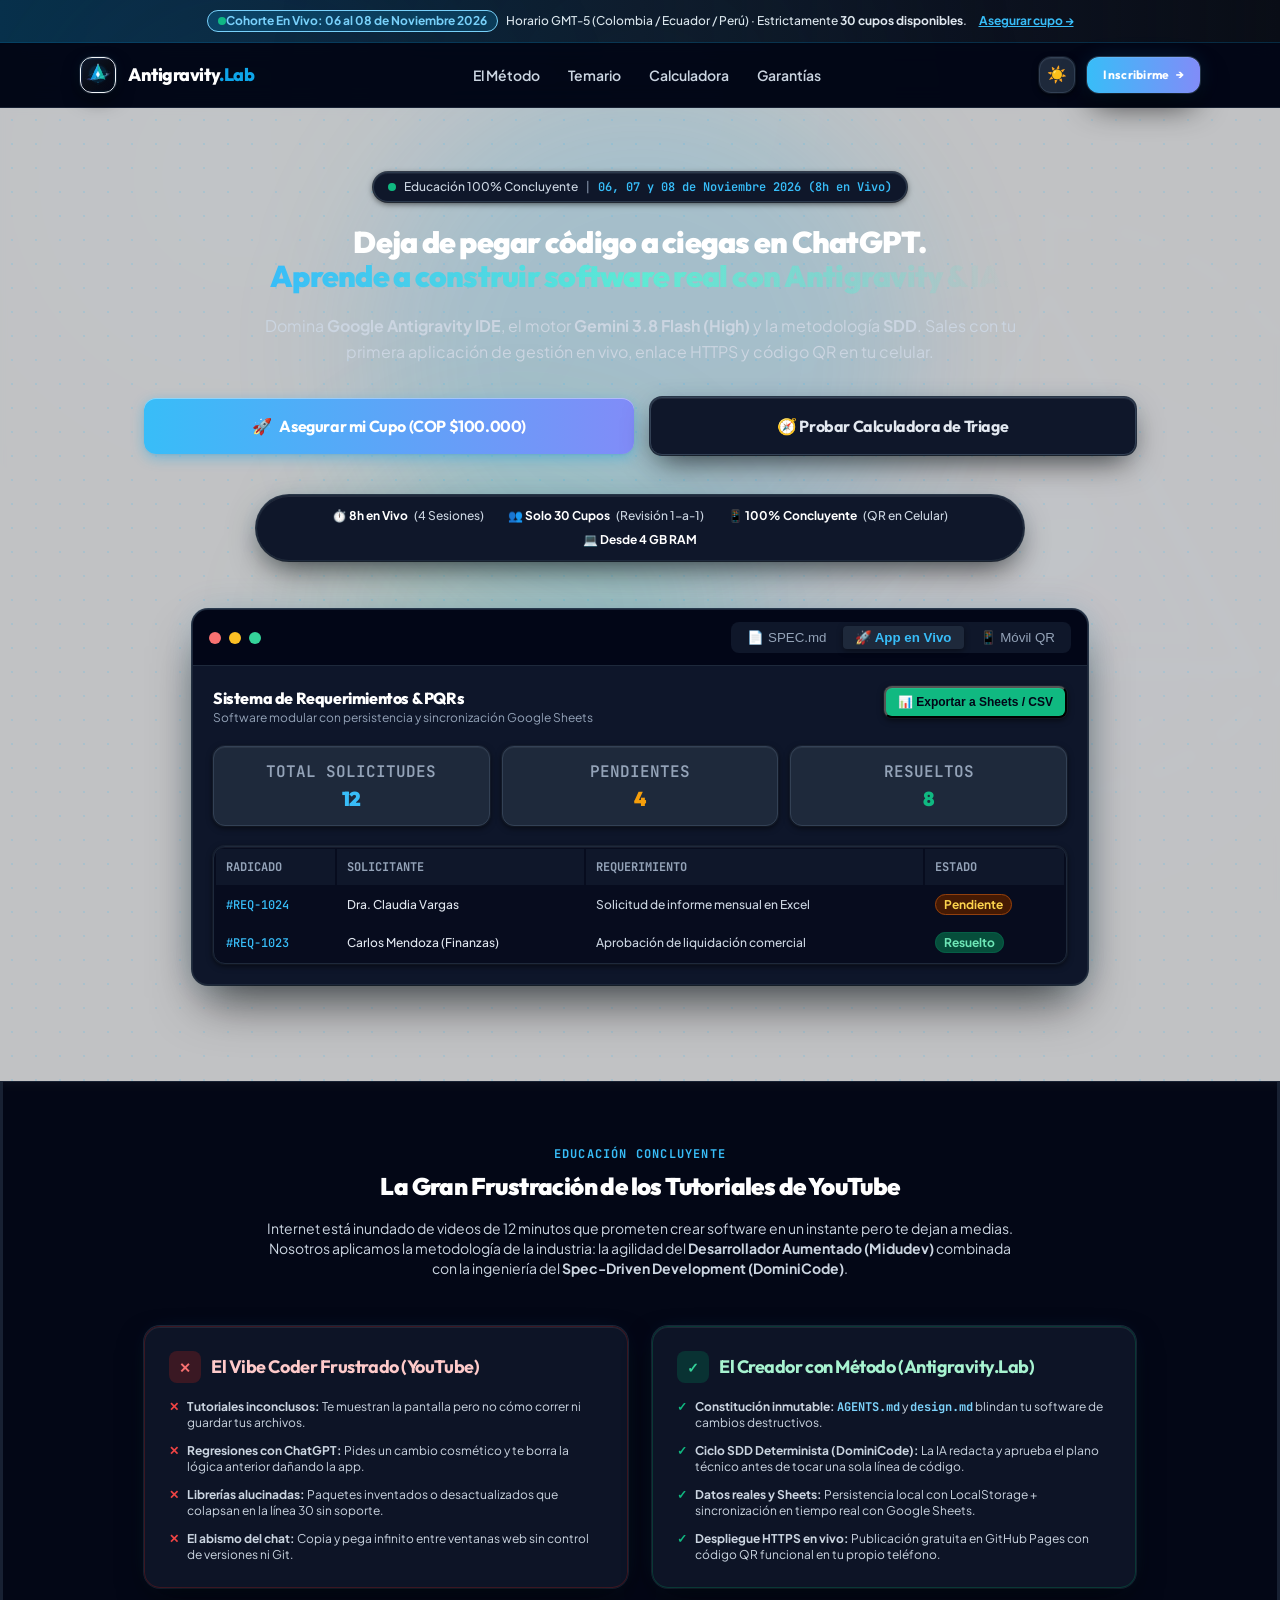
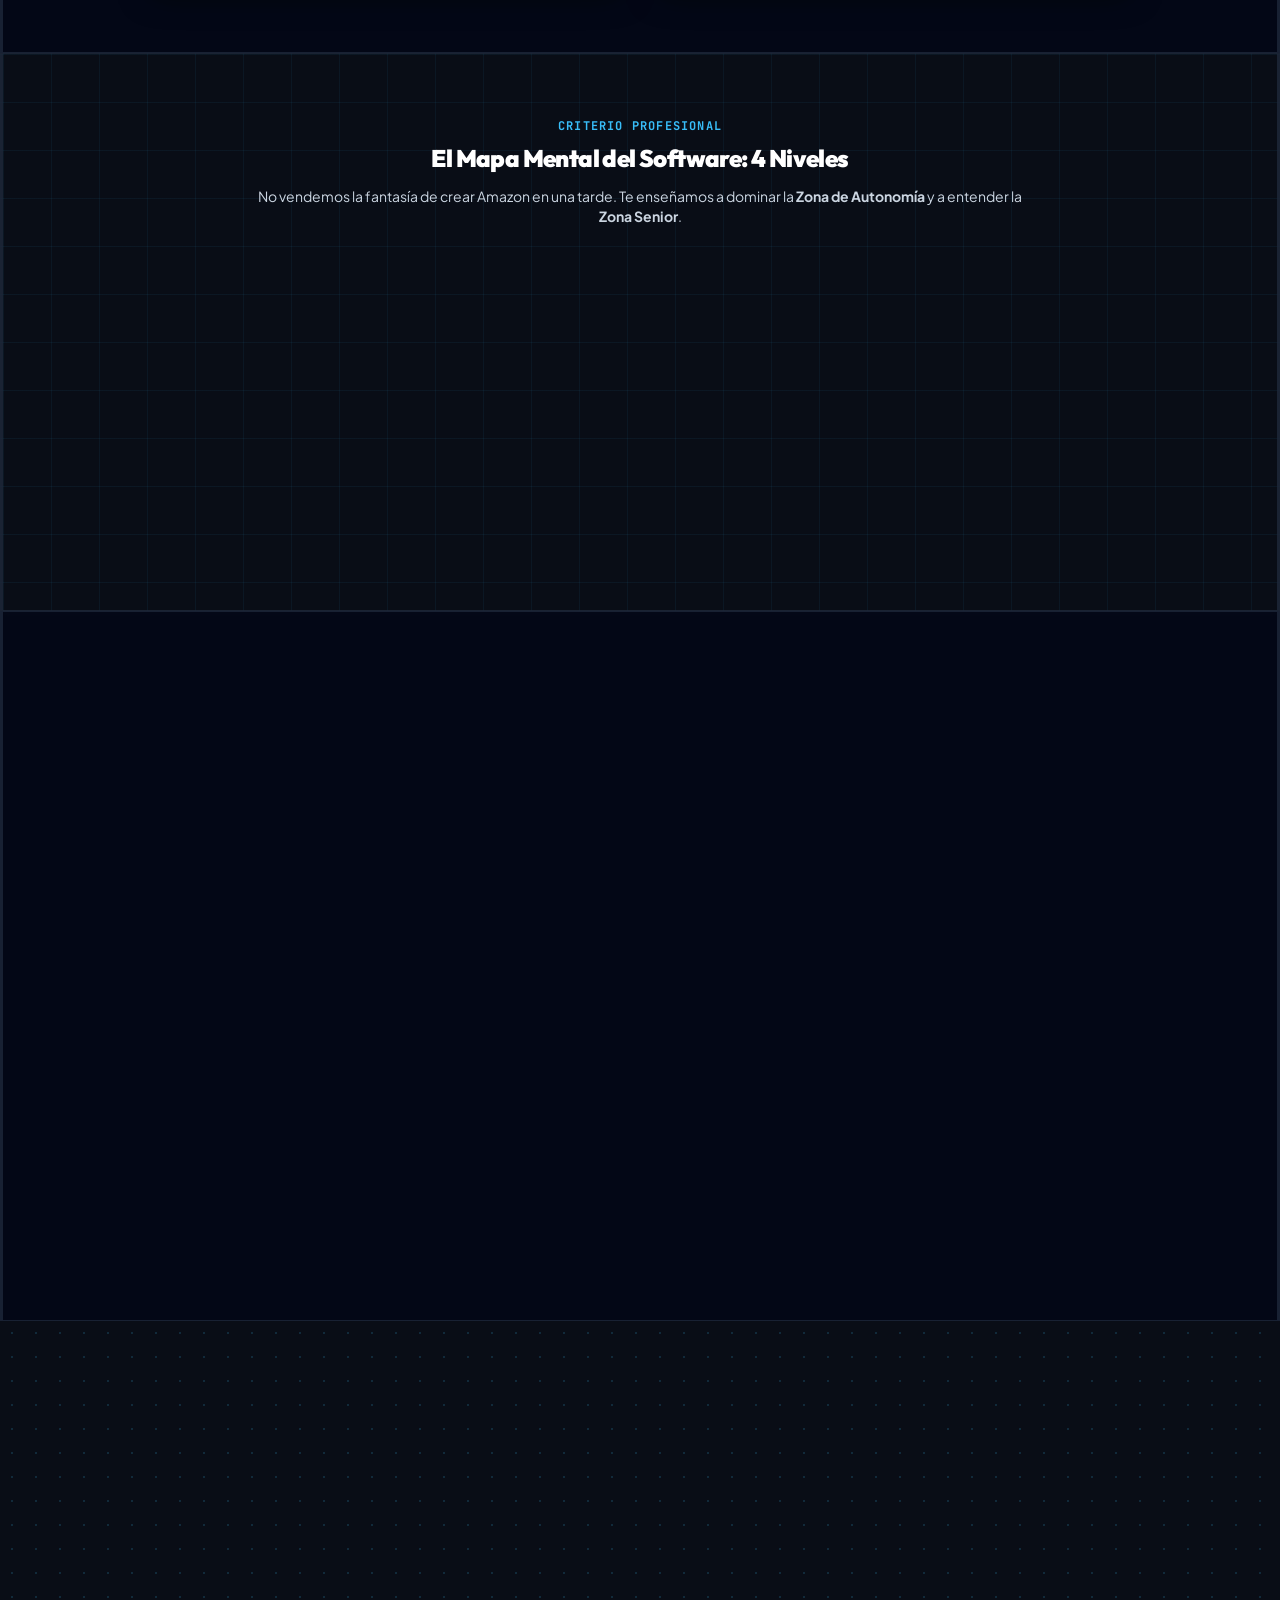
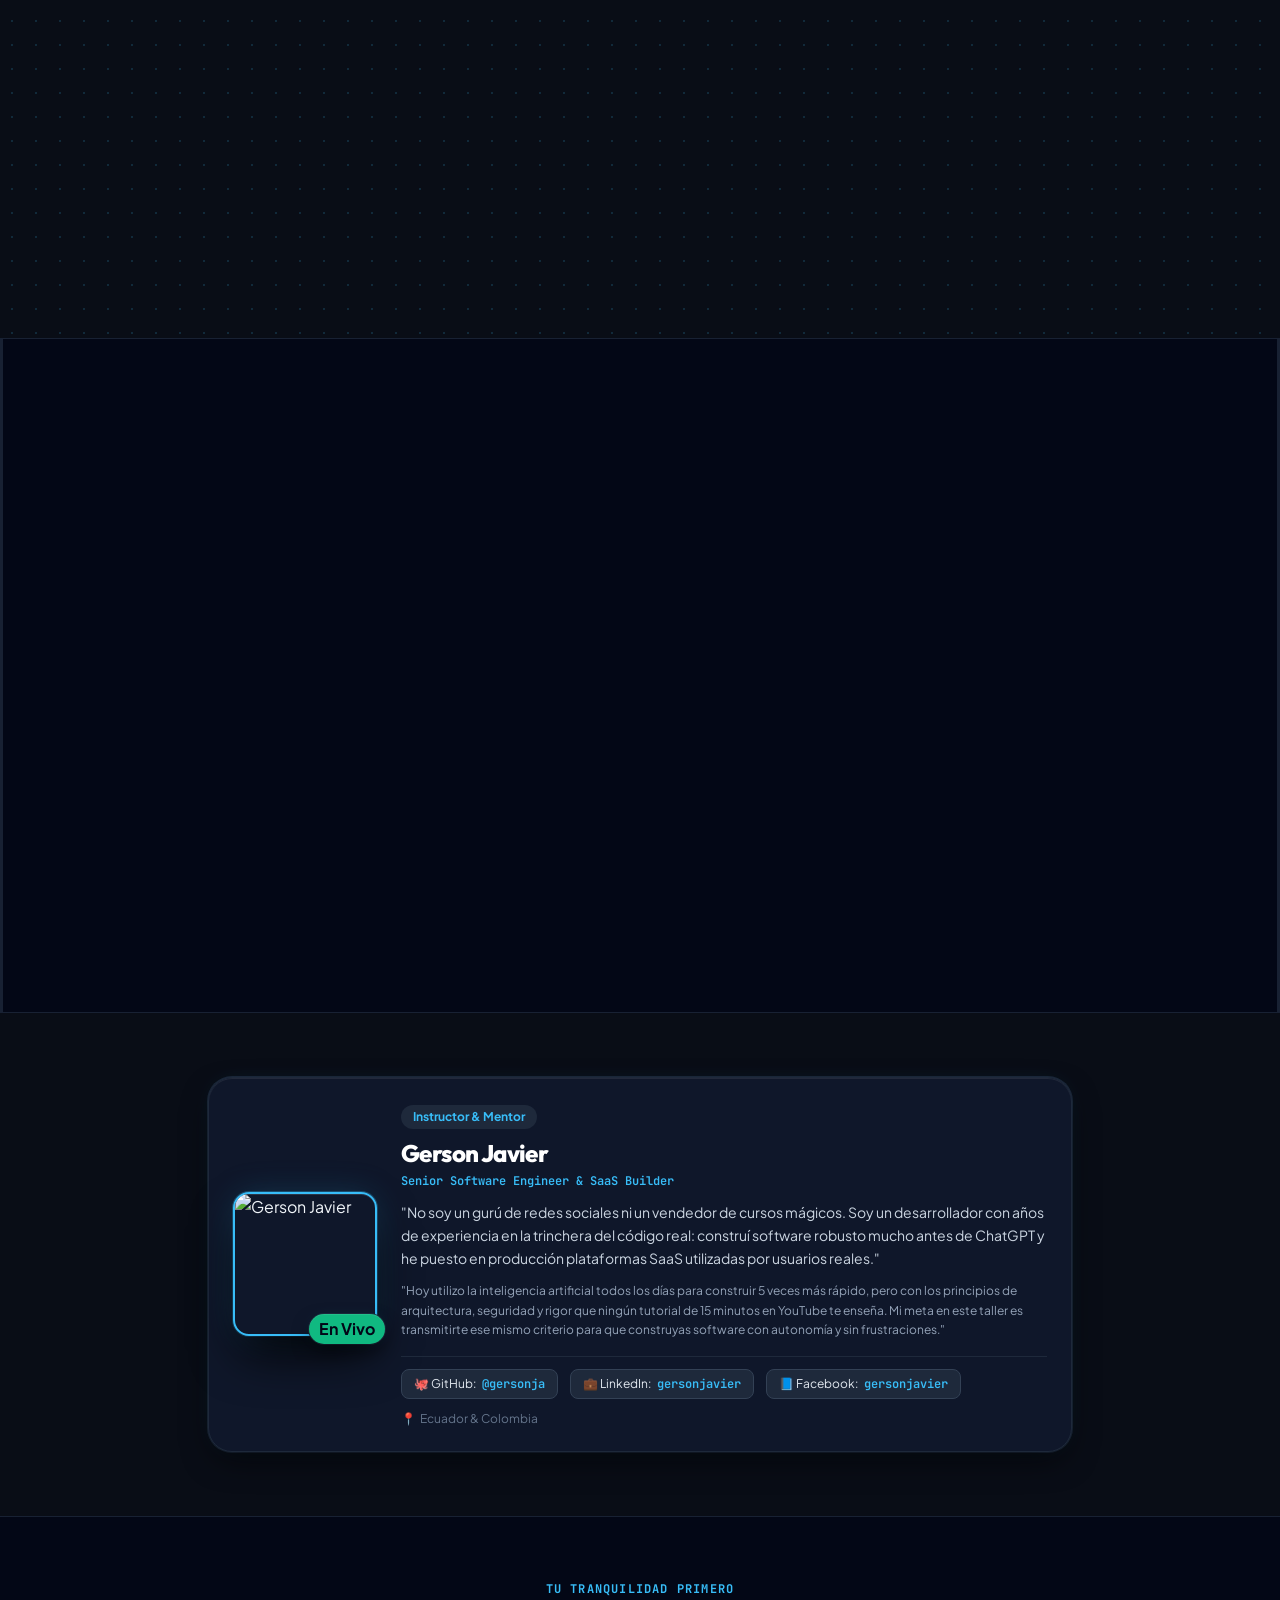
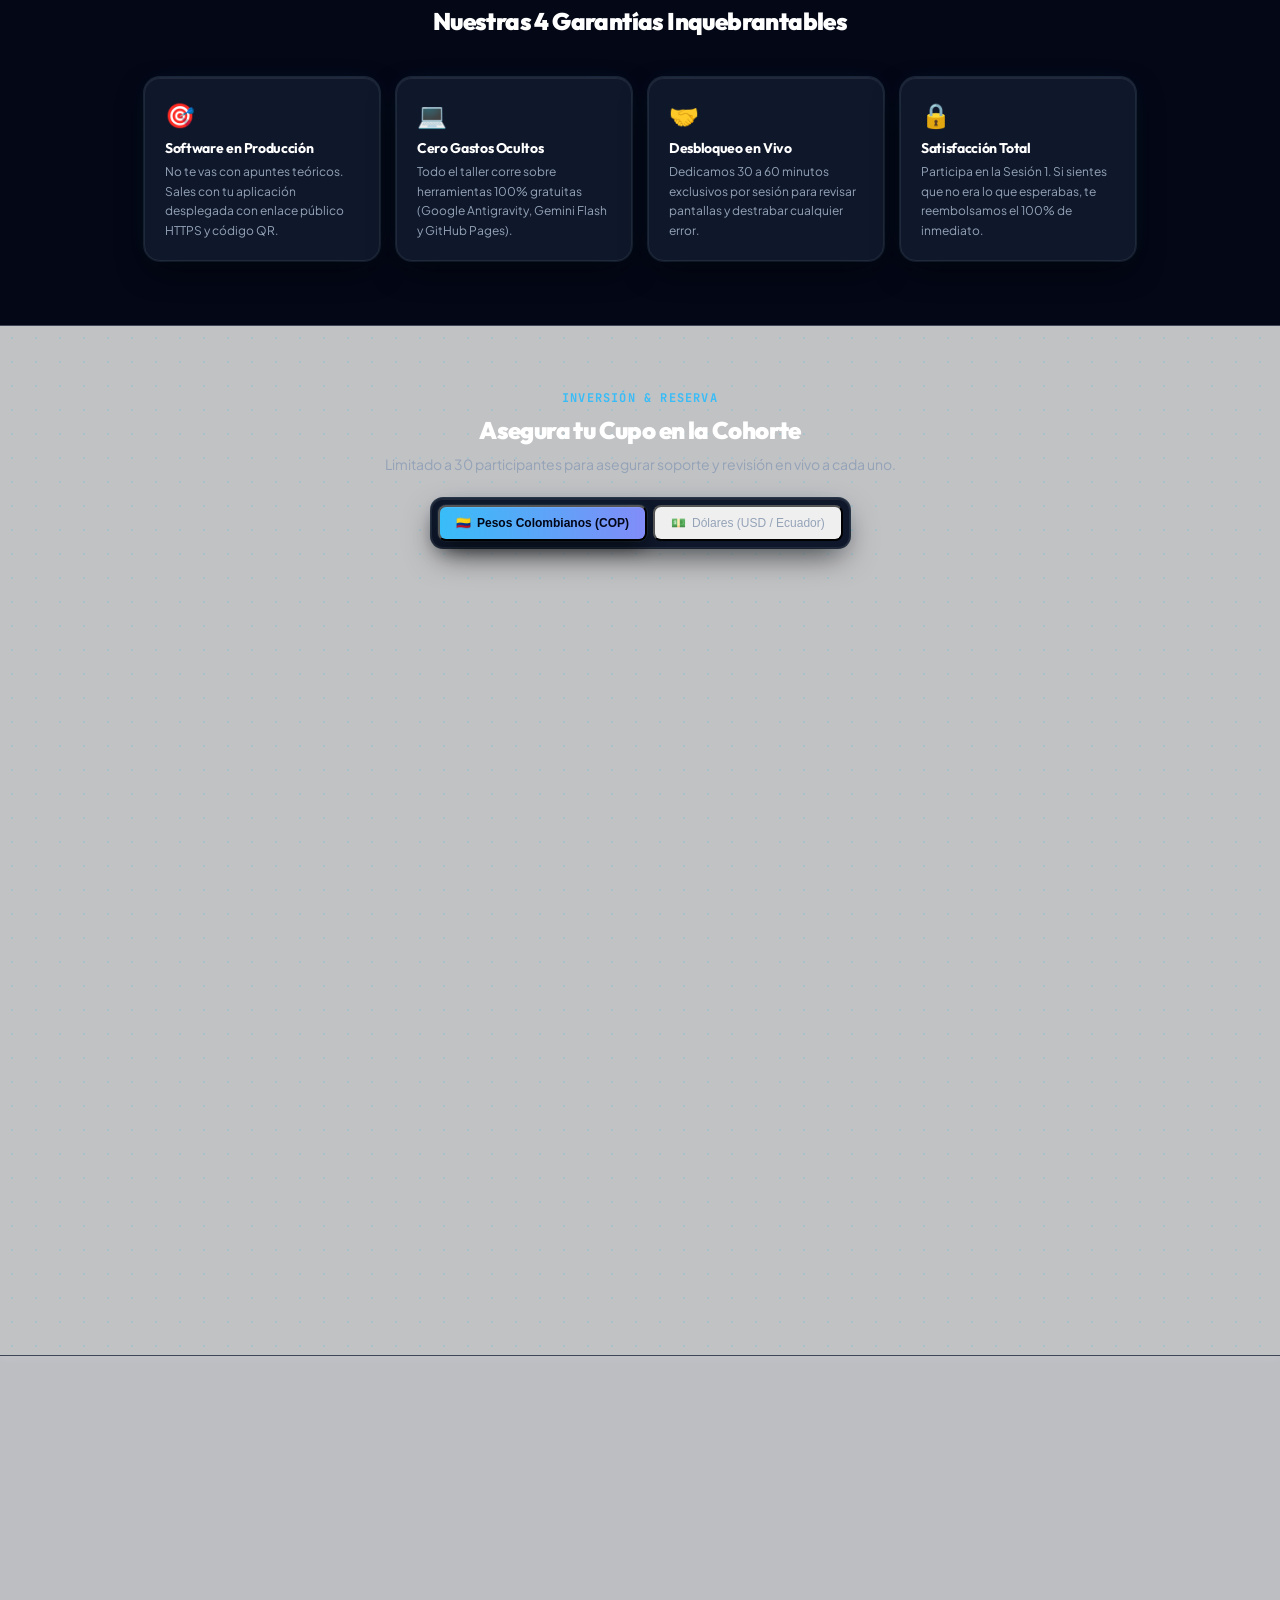
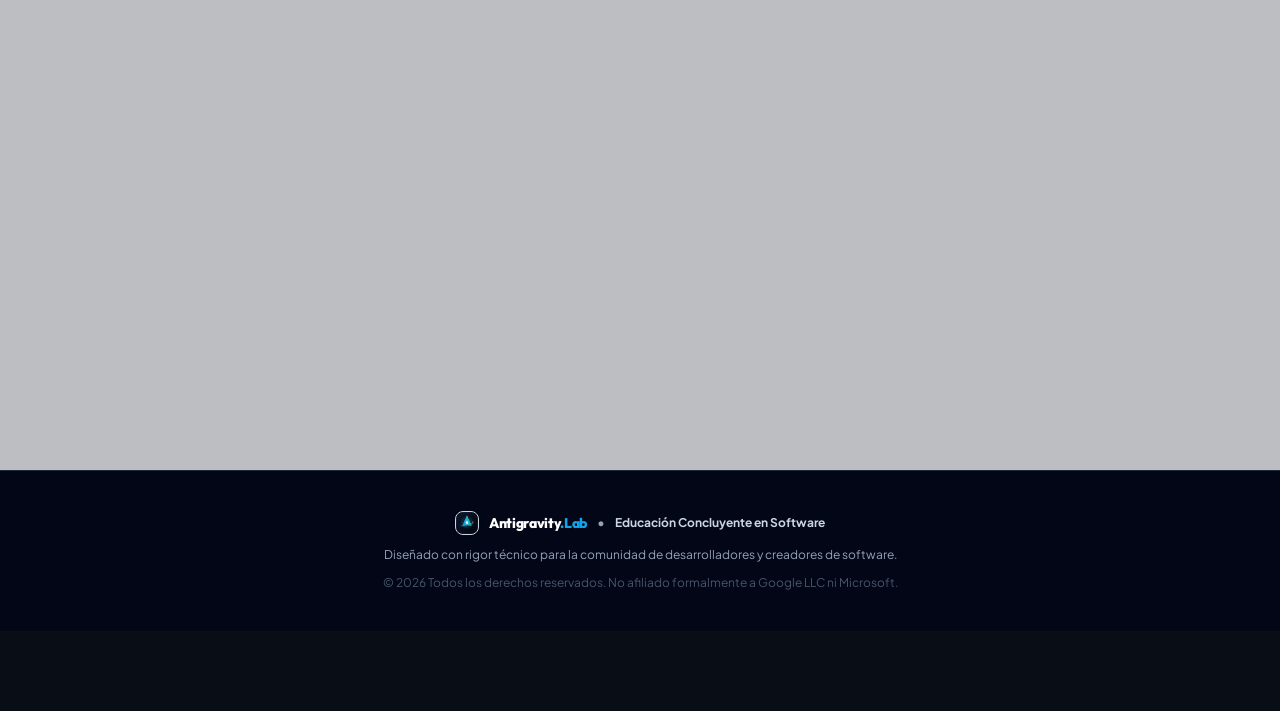
==== index.html @ 739fc52e "feat(ui): implementar sombras multicapa con profundidad 3d, destellos reactivos y elevacion de tarje" ====
<!DOCTYPE html>
<html lang="es" class="scroll-smooth">
<head>
  <meta charset="UTF-8">
  <meta name="viewport" content="width=device-width, initial-scale=1.0">
  <title>Taller Práctico Intensivo: De Cero a Software en Producción con Antigravity & IA</title>
  <meta name="description" content="Aprende a dirigir a Google Antigravity IDE con el método de un Desarrollador Senior. 8 horas prácticas en vivo. Educación 100% concluyente: sales con tu software en producción.">
  
  <!-- Open Graph -->
  <meta property="og:title" content="Taller Práctico Intensivo: Antigravity & Creación de Software con IA">
  <meta property="og:description" content="Deja de pegar código a ciegas. Aprende Arquitectura Limpia, Ciclo SDD y despliega software real de negocio en vivo.">
  <meta property="og:type" content="website">
  <meta property="og:image" content="logo.png">
  
  <!-- Favicon & App Icons -->
  <link rel="icon" type="image/svg+xml" href="favicon.svg">
  <link rel="icon" type="image/png" sizes="96x96" href="favicon-96x96.png">
  <link rel="icon" type="image/png" sizes="32x32" href="favicon-32x32.png">
  <link rel="icon" type="image/png" sizes="16x16" href="favicon-16x16.png">
  <link rel="shortcut icon" href="favicon.ico">
  <link rel="apple-touch-icon" sizes="180x180" href="apple-touch-icon.png">
  <link rel="manifest" href="site.webmanifest">
  <meta name="theme-color" content="#0284c7">
  
  <!-- Fonts: The Golden Trio (Outfit + Plus Jakarta Sans + JetBrains Mono) -->
  <link rel="preconnect" href="https://fonts.googleapis.com">
  <link rel="preconnect" href="https://fonts.gstatic.com" crossorigin>
  <link href="https://fonts.googleapis.com/css2?family=JetBrains+Mono:wght@400;500;600;700&family=Outfit:wght@500;600;700;800;900&family=Plus+Jakarta+Sans:wght@400;500;600;700&display=swap" rel="stylesheet">
  
  <!-- Custom Stylesheet & Anti-Watermark Overrides (v2.7) -->
  <link rel="stylesheet" href="styles.css?v=2.7">
  
  <!-- Fallback Inmediato para Accesibilidad & Bloqueadores de JS -->
  <noscript>
    <style>
      .reveal-up, .reveal-down, .reveal-left, .reveal-right, .reveal-scale, .reveal-rotate {
        opacity: 1 !important;
        transform: none !important;
      }
    </style>
  </noscript>
  
  <!-- Tailwind CSS CDN -->
  <script src="https://cdn.tailwindcss.com"></script>
  <script>
    tailwind.config = {
      darkMode: 'class',
      theme: {
        extend: {
          fontFamily: {
            display: ['"Outfit"', 'sans-serif'],
            sans: ['"Plus Jakarta Sans"', 'sans-serif'],
            mono: ['"JetBrains Mono"', 'monospace'],
          },
          colors: {
            brand: {
              50: '#f0f9ff',
              100: '#e0f2fe',
              400: '#38bdf8',
              500: '#0ea5e9',
              600: '#0284c7',
              900: '#0c4a6e',
            }
          }
        }
      }
    }
  </script>

  <!-- Inicialización de Tema: Light Theme por defecto -->
  <script>
    (function() {
      try {
        const saved = localStorage.getItem('antigravity_theme');
        if (saved === 'light') {
          document.documentElement.classList.remove('dark');
        } else {
          document.documentElement.classList.add('dark');
        }
      } catch(e) {}
    })();
  </script>
</head>
<body class="bg-slate-50/90 text-slate-800 dark:bg-[#090d16] dark:text-slate-100 font-sans selection:bg-sky-500 selection:text-white pb-20 md:pb-0 transition-colors duration-300 relative">

  <!-- LIENZO DE DESTELLOS Y PARALLAX REACTIVO AL SCROLL (ATMÓSFERA MODO CLARO & OSCURO) -->
  <div id="scroll-ambient-canvas" aria-hidden="true">
    <!-- Destello 1 (Sky / Cyan) -->
    <div id="glow-orb-1" class="glow-orb transition-transform duration-700 ease-out"></div>

    <!-- Destello 2 (Indigo / Violeta) -->
    <div id="glow-orb-2" class="glow-orb transition-transform duration-700 ease-out"></div>

    <!-- Destello 3 (Teal / Esmeralda) -->
    <div id="glow-orb-3" class="glow-orb transition-transform duration-700 ease-out"></div>

    <!-- Marca de Agua Sutil Antigravity en Parallax Rotativo -->
    <div id="watermark-logo" class="transition-transform duration-500 ease-out pointer-events-none">
      <svg viewBox="0 0 200 200" fill="none" xmlns="http://www.w3.org/2000/svg" class="w-full h-full text-sky-600 dark:text-sky-400">
        <circle cx="100" cy="100" r="92" stroke="currentColor" stroke-width="3" stroke-dasharray="14 10" />
        <circle cx="100" cy="100" r="76" stroke="currentColor" stroke-width="1.5" stroke-dasharray="6 6" opacity="0.6"/>
        <polygon points="100,32 165,152 35,152" stroke="currentColor" stroke-width="4" stroke-linejoin="round"/>
        <polygon points="100,58 145,142 55,142" stroke="currentColor" stroke-width="2" stroke-linejoin="round" opacity="0.5"/>
        <circle cx="100" cy="108" r="16" fill="currentColor"/>
        <line x1="100" y1="4" x2="100" y2="24" stroke="currentColor" stroke-width="3"/>
        <line x1="100" y1="176" x2="100" y2="196" stroke="currentColor" stroke-width="3"/>
        <line x1="4" y1="100" x2="24" y2="100" stroke="currentColor" stroke-width="3"/>
        <line x1="176" y1="100" x2="196" y2="100" stroke="currentColor" stroke-width="3"/>
      </svg>
    </div>
  </div>

  <!-- BARRA SUPERIOR DE ALERTA DE COHORTE -->
  <div class="bg-gradient-to-r from-sky-100 via-indigo-50 to-sky-100 dark:from-sky-950 dark:via-slate-900 dark:to-indigo-950 border-b border-sky-200/80 dark:border-sky-800/40 py-2.5 px-4 text-center text-xs sm:text-sm text-sky-950 dark:text-slate-200 transition-colors shadow-xs">
    <div class="max-w-6xl mx-auto flex items-center justify-center gap-2 font-medium">
      <span class="inline-flex items-center justify-center px-2.5 py-0.5 rounded-full text-xs font-bold bg-sky-500/20 text-sky-700 dark:text-sky-300 border border-sky-500/30">
        <span class="w-2 h-2 rounded-full bg-emerald-500 animate-pulse mr-1.5"></span> Cohorte En Vivo: 06 al 08 de Noviembre 2026
      </span>
      <span>Horario GMT-5 (Colombia / Ecuador / Perú) · Estrictamente <strong>30 cupos disponibles</strong>.</span>
      <a href="#precio" class="hidden md:inline-flex items-center text-sky-600 dark:text-sky-400 hover:text-sky-500 dark:hover:text-sky-300 font-bold underline ml-1">
        Asegurar cupo &rarr;
      </a>
    </div>
  </div>

  <!-- NAVEGACIÓN PRINCIPAL -->
  <header class="sticky top-0 z-40 bg-white/85 dark:bg-slate-950/85 backdrop-blur-md border-b border-slate-200/80 dark:border-slate-800/80 transition-colors">
    <div class="max-w-6xl mx-auto px-4 h-16 flex items-center justify-between">
      
      <!-- LOGO -->
      <div class="flex items-center gap-3">
        <a href="#" class="flex items-center gap-3 group">
          <img src="favicon.svg" alt="Antigravity.Lab" width="36" height="36" class="w-9 h-9 rounded-xl shadow-md border border-sky-400/40 group-hover:scale-105 group-hover:border-sky-400 transition">
          <div>
            <span class="font-display font-extrabold tracking-tight text-slate-900 dark:text-white text-lg sm:text-xl">Antigravity<span class="text-sky-500">.Lab</span></span>
            <span class="hidden sm:inline-block ml-2 text-[11px] font-mono px-2 py-0.5 rounded bg-slate-100 dark:bg-slate-800 text-slate-600 dark:text-slate-300 border border-slate-200 dark:border-slate-700 font-semibold">Taller Práctico</span>
          </div>
        </a>
      </div>
      
      <!-- MENÚ DE ESCRITORIO (4 ENLACES ESENCIALES, LIMPIO Y ESPACIOSO) -->
      <nav class="hidden md:flex items-center gap-7 text-sm font-semibold text-slate-600 dark:text-slate-300">
        <a href="#metodo" class="hover:text-sky-600 dark:hover:text-sky-400 transition">El Método</a>
        <a href="#temario" class="hover:text-sky-600 dark:hover:text-sky-400 transition">Temario</a>
        <a href="#triage" class="hover:text-sky-600 dark:hover:text-sky-400 transition">Calculadora</a>
        <a href="#garantia" class="hover:text-sky-600 dark:hover:text-sky-400 transition">Garantías</a>
      </nav>

      <!-- ACCIONES DE CABECERA (ESCRITORIO) -->
      <div class="hidden md:flex items-center gap-3">
        <!-- Switch Sun / Moon (Escritorio) -->
        <button onclick="toggleTheme()" id="theme-btn-desktop" aria-label="Cambiar tema claro/oscuro" class="w-9 h-9 rounded-xl bg-slate-100 dark:bg-slate-800 hover:bg-slate-200 dark:hover:bg-slate-700 text-slate-700 dark:text-amber-400 border border-slate-200 dark:border-slate-700 flex items-center justify-center transition shadow-sm cursor-pointer" title="Alternar Modo Claro / Modo Oscuro">
          <span class="theme-icon-moon text-base">🌙</span>
          <span class="theme-icon-sun text-base">☀️</span>
        </button>

        <a href="#precio" class="bg-gradient-to-r from-sky-500 to-indigo-500 hover:from-sky-400 hover:to-indigo-400 text-white font-bold text-xs sm:text-sm px-4 py-2.5 rounded-xl transition shadow-lg shadow-sky-500/25 flex items-center gap-1.5 font-display tracking-wide">
          <span>Inscribirme</span>
          <span class="text-xs">&rarr;</span>
          <span id="header-cta-text" class="hidden"></span>
        </a>
      </div>

      <!-- BOTONES MÓVIL: TEMA + HAMBURGUESA -->
      <div class="flex items-center gap-2 md:hidden">
        <!-- Switch Sun/Moon móvil -->
        <button onclick="toggleTheme()" id="theme-btn-mobile" aria-label="Cambiar tema claro/oscuro" class="w-9 h-9 rounded-xl bg-slate-100 dark:bg-slate-800 text-slate-700 dark:text-amber-400 border border-slate-200 dark:border-slate-700 flex items-center justify-center transition cursor-pointer" title="Alternar Modo Claro / Modo Oscuro">
          <span class="theme-icon-moon text-sm">🌙</span>
          <span class="theme-icon-sun text-sm">☀️</span>
        </button>

        <!-- Botón Hamburguesa Animado -->
        <button id="mobile-menu-btn" onclick="toggleMobileMenu()" aria-label="Abrir menú" class="w-10 h-10 rounded-xl bg-slate-100 dark:bg-slate-800 border border-slate-200 dark:border-slate-700 flex flex-col items-center justify-center gap-1.5 p-2.5 transition">
          <span class="hamburger-line hamburger-line-1 w-5 h-0.5 bg-slate-800 dark:bg-slate-200 rounded-full"></span>
          <span class="hamburger-line hamburger-line-2 w-5 h-0.5 bg-slate-800 dark:bg-slate-200 rounded-full"></span>
          <span class="hamburger-line hamburger-line-3 w-5 h-0.5 bg-slate-800 dark:bg-slate-200 rounded-full"></span>
        </button>
      </div>

    </div>

    <!-- MENÚ DESPLEGABLE MÓVIL (DRAWER) -->
    <div id="mobile-menu-drawer" class="hidden md:hidden border-b border-slate-200 dark:border-slate-800 bg-white/95 dark:bg-slate-950/95 backdrop-blur-xl px-5 py-6 space-y-4 shadow-2xl transition-all duration-300">
      <nav class="flex flex-col space-y-3 font-semibold text-slate-700 dark:text-slate-200 text-base">
        <a href="#metodo" onclick="toggleMobileMenu()" class="flex items-center gap-3 py-2 px-3 rounded-lg hover:bg-slate-100 dark:hover:bg-slate-800 transition">
          <span class="text-sky-500">⚡</span> El Método
        </a>
        <a href="#antigravity" onclick="toggleMobileMenu()" class="flex items-center gap-3 py-2 px-3 rounded-lg hover:bg-slate-100 dark:hover:bg-slate-800 transition">
          <span class="text-sky-500">🧠</span> ¿Por qué Google & Gemini?
        </a>
        <a href="#triage" onclick="toggleMobileMenu()" class="flex items-center gap-3 py-2 px-3 rounded-lg hover:bg-slate-100 dark:hover:bg-slate-800 transition">
          <span class="text-sky-500">🧭</span> Calculadora de Triage
        </a>
        <a href="#temario" onclick="toggleMobileMenu()" class="flex items-center gap-3 py-2 px-3 rounded-lg hover:bg-slate-100 dark:hover:bg-slate-800 transition">
          <span class="text-sky-500">📚</span> Temario de 4 Módulos
        </a>
        <a href="#garantia" onclick="toggleMobileMenu()" class="flex items-center gap-3 py-2 px-3 rounded-lg hover:bg-slate-100 dark:hover:bg-slate-800 transition">
          <span class="text-sky-500">🛡️</span> Nuestras 4 Garantías
        </a>
        <a href="#instructor" onclick="toggleMobileMenu()" class="flex items-center gap-3 py-2 px-3 rounded-lg hover:bg-slate-100 dark:hover:bg-slate-800 transition">
          <span class="text-sky-500">👨‍🏫</span> Instructor
        </a>
      </nav>

      <!-- Selector de Moneda en Móvil -->
      <div class="pt-4 border-t border-slate-200 dark:border-slate-800">
        <div class="text-xs font-mono uppercase text-slate-500 dark:text-slate-400 mb-2">Moneda del taller:</div>
        <div class="grid grid-cols-2 gap-2">
          <button onclick="setCurrency('COP'); toggleMobileMenu()" class="py-2 rounded-lg text-xs font-bold bg-sky-500 text-slate-950 text-center">
            🇨🇴 Pesos (COP)
          </button>
          <button onclick="setCurrency('USD'); toggleMobileMenu()" class="py-2 rounded-lg text-xs font-bold bg-slate-200 dark:bg-slate-800 text-slate-800 dark:text-slate-200 text-center">
            💵 Dólares (USD)
          </button>
        </div>
      </div>

      <div class="pt-2">
        <a href="#precio" onclick="toggleMobileMenu()" class="w-full py-3 rounded-xl bg-gradient-to-r from-sky-500 to-indigo-500 text-white font-bold text-center block shadow-lg shadow-sky-500/20 font-display">
          Inscribirme al Taller
        </a>
      </div>
    </div>
  </header>

  <!-- HERO SECTION CON MAQUETA INTERACTIVA -->
  <section class="relative pt-10 pb-16 md:pt-16 md:pb-24 overflow-hidden bg-white/75 dark:bg-[#090d16]/90 backdrop-blur-sm bg-grid-subtle transition-colors">
    <!-- Luces de atmósfera difusas -->
    <div class="absolute top-1/4 left-1/2 -translate-x-1/2 -translate-y-1/2 w-[550px] h-[550px] bg-sky-400/12 dark:bg-sky-500/15 rounded-full blur-3xl pointer-events-none"></div>
    <div class="absolute top-1/3 left-1/4 w-[400px] h-[400px] bg-emerald-400/10 dark:bg-emerald-500/10 rounded-full blur-3xl pointer-events-none"></div>
    <div class="absolute top-1/2 right-1/4 w-[420px] h-[420px] bg-indigo-500/10 dark:bg-indigo-600/15 rounded-full blur-3xl pointer-events-none"></div>

    <div class="max-w-5xl mx-auto px-4 text-center relative z-10">
      
      <!-- Badge de Credibilidad -->
      <div class="inline-flex items-center gap-2 px-3.5 py-1.5 rounded-full bg-white dark:bg-slate-900 border border-slate-200 dark:border-slate-700/80 text-slate-600 dark:text-slate-300 text-xs sm:text-sm mb-6 shadow-sm">
        <span class="flex h-2 w-2 rounded-full bg-emerald-500"></span>
        <span class="font-medium">Educación 100% Concluyente</span>
        <span class="text-slate-400">|</span>
        <span class="text-sky-600 dark:text-sky-400 font-mono font-semibold">06, 07 y 08 de Noviembre 2026 (8h en Vivo)</span>
      </div>

      <!-- Título Principal con Outfit (Display) -->
      <h1 class="font-display font-black text-3xl sm:text-5xl md:text-6xl tracking-tight text-slate-950 dark:text-white leading-[1.12] mb-5">
        Deja de pegar código a ciegas en ChatGPT. <br/>
        <span class="text-transparent bg-clip-text bg-gradient-to-r from-sky-600 via-teal-500 to-indigo-600 dark:from-sky-400 dark:via-teal-300 dark:to-indigo-300">
          Aprende a construir software real con Antigravity & IA.
        </span>
      </h1>

      <!-- Subtítulo -->
      <p class="text-base sm:text-xl text-slate-600 dark:text-slate-300 max-w-3xl mx-auto mb-8 font-normal leading-relaxed">
        Domina <strong>Google Antigravity IDE</strong>, el motor <strong>Gemini 3.8 Flash (High)</strong> y la metodología <strong>SDD</strong>. Sales con tu primera aplicación de gestión en vivo, enlace HTTPS y código QR en tu celular.
      </p>

      <!-- Botones de Acción con Profundidad Táctil -->
      <div class="flex flex-col sm:flex-row items-center justify-center gap-4 mb-10">
        <a href="#precio" class="w-full sm:w-auto px-8 py-4 rounded-xl bg-gradient-to-r from-sky-500 to-indigo-500 hover:from-sky-400 hover:to-indigo-400 text-white font-display font-bold text-base sm:text-lg transition btn-tactile-sky flex items-center justify-center gap-2">
          <span>🚀</span>
          <span id="hero-cta-text">Asegurar mi Cupo (COP $100.000)</span>
        </a>
        <a href="#triage" class="w-full sm:w-auto px-7 py-4 rounded-xl bg-white dark:bg-slate-900 hover:bg-slate-100 dark:hover:bg-slate-800 text-slate-800 dark:text-slate-200 font-display font-bold text-base border border-slate-200 dark:border-slate-700 transition shadow-soft-card flex items-center justify-center gap-2">
          <span>🧭 Probar Calculadora de Triage</span>
        </a>
      </div>

      <!-- Barra de Confianza Hero (Fluida, Elegante, Con Sombra Suave y Relieve) -->
      <div class="inline-flex flex-wrap items-center justify-center gap-x-6 gap-y-2 py-3 px-6 rounded-full bg-white dark:bg-slate-900 border border-slate-200 dark:border-slate-800 shadow-soft-card max-w-3xl mx-auto mb-12 text-xs text-slate-600 dark:text-slate-300">
        <span class="flex items-center gap-1.5 font-medium"><strong class="font-bold text-slate-900 dark:text-white">⏱️ 8h en Vivo</strong> (4 Sesiones)</span>
        <span class="hidden sm:inline text-slate-300 dark:text-slate-700">•</span>
        <span class="flex items-center gap-1.5 font-medium"><strong class="font-bold text-slate-900 dark:text-white">👥 Solo 30 Cupos</strong> (Revisión 1-a-1)</span>
        <span class="hidden sm:inline text-slate-300 dark:text-slate-700">•</span>
        <span class="flex items-center gap-1.5 font-medium"><strong class="font-bold text-slate-900 dark:text-white">📱 100% Concluyente</strong> (QR en Celular)</span>
        <span class="hidden sm:inline text-slate-300 dark:text-slate-700">•</span>
        <span class="flex items-center gap-1.5 font-medium"><strong class="font-bold text-slate-900 dark:text-white">💻 Desde 4 GB RAM</strong></span>
      </div>

      <!-- MAQUETA INTERACTIVA DE APLICACIÓN (SHOWCASE WINDOW MOCKUP) -->
      <div class="mockup-window shadow-perspective bg-white dark:bg-slate-900 text-left border border-slate-200 dark:border-slate-800/90 shadow-2xl rounded-2xl max-w-4xl mx-auto overflow-hidden reveal-scale">
        
        <!-- Barra de Ventana Mac -->
        <div class="bg-slate-100 dark:bg-slate-950 px-4 py-3 border-b border-slate-200 dark:border-slate-800 flex flex-wrap items-center justify-between gap-3">
          <div class="flex items-center gap-2">
            <span class="w-3 h-3 rounded-full bg-red-400 inline-block"></span>
            <span class="w-3 h-3 rounded-full bg-amber-400 inline-block"></span>
            <span class="w-3 h-3 rounded-full bg-emerald-400 inline-block"></span>
            <span class="ml-2 font-mono text-xs text-slate-500 dark:text-slate-400 hidden sm:inline">antigravity://sistema-requerimientos</span>
          </div>

          <!-- Selector de Pestañas del Mockup -->
          <div class="flex items-center gap-1 bg-slate-200/70 dark:bg-slate-900 p-1 rounded-lg text-xs font-mono">
            <button id="tab-btn-spec" onclick="switchHeroTab('spec')" class="mockup-tab-btn px-3 py-1 rounded text-slate-600 dark:text-slate-400 hover:text-slate-900 dark:hover:text-white">
              📄 SPEC.md
            </button>
            <button id="tab-btn-app" onclick="switchHeroTab('app')" class="mockup-tab-btn active px-3 py-1 rounded">
              🚀 App en Vivo
            </button>
            <button id="tab-btn-mobile" onclick="switchHeroTab('mobile')" class="mockup-tab-btn px-3 py-1 rounded text-slate-600 dark:text-slate-400 hover:text-slate-900 dark:hover:text-white">
              📱 Móvil QR
            </button>
          </div>
        </div>

        <!-- Contenido Pestaña 1: SPEC.md -->
        <div id="hero-tab-spec" class="hidden p-6 font-mono text-xs sm:text-sm bg-slate-950 text-slate-200 overflow-x-auto">
          <div class="text-slate-500 mb-2">// 📐 docs/specs/01-requerimientos-spec.md — Gobernanza Antigravity</div>
          <div class="text-sky-400 font-bold mb-1"># ESPECIFICACIÓN: Sistema de Gestión de Requerimientos & PQRs</div>
          <div class="text-emerald-400 mb-1">✓ AXIOMA INMUTABLE: ¡Estamos siempre en producción! Cero roturas.</div>
          <div class="text-slate-400 mb-2">✓ ARQUITECTURA: Screaming Architecture (`features/requerimientos`, `features/metricas`)</div>
          <div class="text-amber-300 mb-1">## 1. Contrato de Datos (LocalStorage):</div>
          <div class="text-slate-300 pl-4">ticket: { id: "REQ-01", solicitante: string, estado: "PENDIENTE"|"RESUELTO", fecha: ISO }</div>
          <div class="text-amber-300 mt-2 mb-1">## 2. Métricas KPI en Tiempo Real:</div>
          <div class="text-slate-300 pl-4">calcularKPIs(tickets) ➔ Total, Pendientes, Resueltos y % Cumplimiento.</div>
          <div class="text-sky-300 mt-3 pt-2 border-t border-slate-800">STATUS: ✅ PLANO APROBADO POR EL TECH LEAD ➔ COMPILACIÓN AUTORIZADA</div>
        </div>

        <!-- Contenido Pestaña 2: App en Vivo (Por Defecto) -->
        <div id="hero-tab-app" class="p-5 sm:p-6 bg-slate-50/50 dark:bg-slate-900/50">
          
          <div class="flex flex-col sm:flex-row sm:items-center justify-between gap-3 mb-5">
            <div>
              <h3 class="font-display font-extrabold text-base sm:text-lg text-slate-900 dark:text-white">
                Sistema de Requerimientos & PQRs
              </h3>
              <p class="text-xs text-slate-500 dark:text-slate-400">Software modular con persistencia y sincronización Google Sheets</p>
            </div>
            <button onclick="simularExportacion()" class="self-start sm:self-auto px-3 py-1.5 rounded-lg bg-emerald-500 hover:bg-emerald-400 text-slate-950 font-bold text-xs flex items-center gap-1.5 transition shadow-sm">
              <span>📊 Exportar a Sheets / CSV</span>
            </button>
          </div>

          <!-- Tarjetas KPI del Software -->
          <div class="grid grid-cols-3 gap-3 mb-5">
            <div class="p-3 rounded-xl bg-white dark:bg-slate-800 border-t-2 border-t-sky-500 border border-slate-200 dark:border-slate-700 shadow-sm text-center">
              <div class="text-[11px] font-mono text-slate-500 dark:text-slate-400 uppercase font-semibold">Total Solicitudes</div>
              <div id="kpi-total" class="font-display font-black text-xl sm:text-2xl text-sky-600 dark:text-sky-400">12</div>
            </div>
            <div class="p-3 rounded-xl bg-white dark:bg-slate-800 border-t-2 border-t-amber-500 border border-slate-200 dark:border-slate-700 shadow-sm text-center">
              <div class="text-[11px] font-mono text-slate-500 dark:text-slate-400 uppercase font-semibold">Pendientes</div>
              <div id="kpi-pendientes" class="font-display font-black text-xl sm:text-2xl text-amber-500">4</div>
            </div>
            <div class="p-3 rounded-xl bg-white dark:bg-slate-800 border-t-2 border-t-emerald-500 border border-slate-200 dark:border-slate-700 shadow-sm text-center">
              <div class="text-[11px] font-mono text-slate-500 dark:text-slate-400 uppercase font-semibold">Resueltos</div>
              <div id="kpi-resueltos" class="font-display font-black text-xl sm:text-2xl text-emerald-500">8</div>
            </div>
          </div>

          <!-- Tabla Visual Simulada -->
          <div class="overflow-x-auto rounded-xl border border-slate-200 dark:border-slate-800 bg-white dark:bg-slate-950/60 shadow-sm">
            <table class="w-full text-xs text-left">
              <thead class="bg-slate-100 dark:bg-slate-900 text-slate-600 dark:text-slate-400 font-mono font-semibold uppercase">
                <tr>
                  <th class="p-2.5">Radicado</th>
                  <th class="p-2.5">Solicitante</th>
                  <th class="p-2.5">Requerimiento</th>
                  <th class="p-2.5">Estado</th>
                </tr>
              </thead>
              <tbody class="divide-y divide-slate-100 dark:divide-slate-800 font-medium">
                <tr class="hover:bg-slate-50 dark:hover:bg-slate-900/50">
                  <td class="p-2.5 font-mono text-sky-600 dark:text-sky-400">#REQ-1024</td>
                  <td class="p-2.5 text-slate-900 dark:text-slate-200">Dra. Claudia Vargas</td>
                  <td class="p-2.5 text-slate-600 dark:text-slate-300">Solicitud de informe mensual en Excel</td>
                  <td class="p-2.5"><span class="px-2 py-0.5 rounded-full text-[10px] bg-amber-100 dark:bg-amber-950 text-amber-700 dark:text-amber-300 font-bold border border-amber-300 dark:border-amber-800">Pendiente</span></td>
                </tr>
                <tr class="hover:bg-slate-50 dark:hover:bg-slate-900/50">
                  <td class="p-2.5 font-mono text-sky-600 dark:text-sky-400">#REQ-1023</td>
                  <td class="p-2.5 text-slate-900 dark:text-slate-200">Carlos Mendoza (Finanzas)</td>
                  <td class="p-2.5 text-slate-600 dark:text-slate-300">Aprobación de liquidación comercial</td>
                  <td class="p-2.5"><span class="px-2 py-0.5 rounded-full text-[10px] bg-emerald-100 dark:bg-emerald-950 text-emerald-700 dark:text-emerald-300 font-bold border border-emerald-300 dark:border-emerald-800">Resuelto</span></td>
                </tr>
              </tbody>
            </table>
          </div>

          <div id="export-toast" class="hidden mt-3 p-2.5 rounded-lg bg-emerald-100 dark:bg-emerald-950 text-emerald-800 dark:text-emerald-200 text-xs font-mono text-center border border-emerald-300 dark:border-emerald-800">
            ✅ Archivo CSV con BOM UTF-8 descargado y sincronizado con Google Sheets.
          </div>

        </div>

        <!-- Contenido Pestaña 3: Móvil QR -->
        <div id="hero-tab-mobile" class="hidden p-6 bg-slate-100 dark:bg-slate-950 text-center">
          <div class="max-w-xs mx-auto p-5 rounded-2xl bg-white dark:bg-slate-900 border border-slate-200 dark:border-slate-800 shadow-xl">
            <div class="w-12 h-1 bg-slate-300 dark:bg-slate-700 rounded-full mx-auto mb-4"></div>
            <div class="w-36 h-36 bg-slate-100 dark:bg-slate-800 border-2 border-dashed border-sky-400 rounded-xl mx-auto flex flex-col items-center justify-center p-3 mb-3">
              <span class="text-4xl mb-1">📱</span>
              <span class="text-[10px] font-mono text-slate-500 dark:text-slate-400">Código QR Desplegado</span>
            </div>
            <div class="font-display font-bold text-xs text-slate-900 dark:text-white mb-1">https://tunombre.github.io/app/</div>
            <p class="text-[11px] text-slate-500 dark:text-slate-400">Escaneable desde cualquier teléfono celular en 3 segundos.</p>
          </div>
        </div>

      </div>

    </div>
  </section>

  <!-- CONTRASTE VISUAL: YOUTUBE VS ANTIGRAVITY.LAB -->
  <section id="metodo" class="py-16 bg-white/75 dark:bg-slate-950/70 border-y border-slate-200/80 dark:border-slate-800/80 transition-colors backdrop-blur-sm">
    <div class="max-w-5xl mx-auto px-4">
      
      <div class="text-center max-w-3xl mx-auto mb-12 reveal-up">
        <h2 class="text-xs uppercase font-mono tracking-widest text-sky-600 dark:text-sky-400 font-bold mb-2">Educación Concluyente</h2>
        <h3 class="font-display font-black text-2xl sm:text-4xl text-slate-950 dark:text-white tracking-tight mb-4">
          La Gran Frustración de los Tutoriales de YouTube
        </h3>
        <p class="text-sm sm:text-base text-slate-600 dark:text-slate-300">
          Internet está inundado de videos de 12 minutos que prometen crear software en un instante pero te dejan a medias. Nosotros aplicamos la metodología de la industria: la agilidad del <strong>Desarrollador Aumentado (Midudev)</strong> combinada con la ingeniería del <strong>Spec-Driven Development (DominiCode)</strong>.
        </p>
      </div>

      <div class="grid md:grid-cols-2 gap-6">
        
        <!-- Tarjeta Roja: YouTube Promedio -->
        <div class="p-6 sm:p-7 rounded-2xl bg-gradient-to-b from-red-50/80 to-white dark:from-red-950/25 dark:to-slate-900 border-t-4 border-t-red-500 border border-red-200 dark:border-red-900/40 text-left shadow-soft-card reveal-left">
          <div class="flex items-center gap-2.5 mb-4">
            <span class="w-8 h-8 rounded-lg bg-red-100 dark:bg-red-900/40 text-red-600 dark:text-red-400 flex items-center justify-center font-bold text-sm">✕</span>
            <h4 class="font-display font-bold text-lg text-red-950 dark:text-red-200">El Vibe Coder Frustrado (YouTube)</h4>
          </div>
          <ul class="space-y-3 text-xs sm:text-sm text-slate-700 dark:text-slate-300">
            <li class="flex items-start gap-2">
              <span class="text-red-500 font-bold">✕</span>
              <span><strong>Tutoriales inconclusos:</strong> Te muestran la pantalla pero no cómo correr ni guardar tus archivos.</span>
            </li>
            <li class="flex items-start gap-2">
              <span class="text-red-500 font-bold">✕</span>
              <span><strong>Regresiones con ChatGPT:</strong> Pides un cambio cosmético y te borra la lógica anterior dañando la app.</span>
            </li>
            <li class="flex items-start gap-2">
              <span class="text-red-500 font-bold">✕</span>
              <span><strong>Librerías alucinadas:</strong> Paquetes inventados o desactualizados que colapsan en la línea 30 sin soporte.</span>
            </li>
            <li class="flex items-start gap-2">
              <span class="text-red-500 font-bold">✕</span>
              <span><strong>El abismo del chat:</strong> Copia y pega infinito entre ventanas web sin control de versiones ni Git.</span>
            </li>
          </ul>
        </div>

        <!-- Tarjeta Verde: Antigravity.Lab -->
        <div class="p-6 sm:p-7 rounded-2xl bg-gradient-to-b from-emerald-50/80 to-white dark:from-emerald-950/25 dark:to-slate-900 border-t-4 border-t-emerald-500 border border-emerald-200 dark:border-emerald-800/50 text-left shadow-soft-card glow-border-sky reveal-right">
          <div class="flex items-center gap-2.5 mb-4">
            <span class="w-8 h-8 rounded-lg bg-emerald-100 dark:bg-emerald-900/40 text-emerald-600 dark:text-emerald-400 flex items-center justify-center font-bold text-sm">✓</span>
            <h4 class="font-display font-bold text-lg text-emerald-950 dark:text-emerald-200">El Creador con Método (Antigravity.Lab)</h4>
          </div>
          <ul class="space-y-3 text-xs sm:text-sm text-slate-700 dark:text-slate-300">
            <li class="flex items-start gap-2">
              <span class="text-emerald-500 font-bold">✓</span>
              <span><strong>Constitución inmutable:</strong> <code class="font-mono text-xs text-sky-600 dark:text-sky-300 font-bold">AGENTS.md</code> y <code class="font-mono text-xs text-sky-600 dark:text-sky-300 font-bold">design.md</code> blindan tu software de cambios destructivos.</span>
            </li>
            <li class="flex items-start gap-2">
              <span class="text-emerald-500 font-bold">✓</span>
              <span><strong>Ciclo SDD Determinista (DominiCode):</strong> La IA redacta y aprueba el plano técnico antes de tocar una sola línea de código.</span>
            </li>
            <li class="flex items-start gap-2">
              <span class="text-emerald-500 font-bold">✓</span>
              <span><strong>Datos reales y Sheets:</strong> Persistencia local con LocalStorage + sincronización en tiempo real con Google Sheets.</span>
            </li>
            <li class="flex items-start gap-2">
              <span class="text-emerald-500 font-bold">✓</span>
              <span><strong>Despliegue HTTPS en vivo:</strong> Publicación gratuita en GitHub Pages con código QR funcional en tu propio teléfono.</span>
            </li>
          </ul>
        </div>

      </div>

    </div>
  </section>

  <!-- EL MAPA MENTAL: 4 NIVELES Y EL MURO DE LA REALIDAD -->
  <section id="niveles" class="py-16 bg-slate-50/75 dark:bg-[#090d16] bg-lines-subtle transition-colors border-y border-slate-200/80 dark:border-slate-800/80 backdrop-blur-sm">
    <div class="max-w-5xl mx-auto px-4">
      
      <div class="text-center max-w-3xl mx-auto mb-12 reveal-up">
        <h2 class="text-xs uppercase font-mono tracking-widest text-sky-600 dark:text-sky-400 font-bold mb-2">Criterio Profesional</h2>
        <h3 class="font-display font-black text-2xl sm:text-4xl text-slate-950 dark:text-white tracking-tight mb-3">
          El Mapa Mental del Software: 4 Niveles
        </h3>
        <p class="text-sm sm:text-base text-slate-600 dark:text-slate-300">
          No vendemos la fantasía de crear Amazon en una tarde. Te enseñamos a dominar la <strong>Zona de Autonomía</strong> y a entender la <strong>Zona Senior</strong>.
        </p>
      </div>

      <div class="grid sm:grid-cols-2 lg:grid-cols-4 gap-4 text-left">
        
        <!-- Nivel 1 -->
        <div class="p-5 rounded-2xl bg-white dark:bg-slate-900 border-t-4 border-t-sky-500 border border-slate-200 dark:border-slate-800 shadow-soft-card reveal-left stagger-1">
          <div class="flex items-center justify-between gap-2 mb-3">
            <span class="font-display font-bold text-sm text-sky-600 dark:text-sky-400">Nivel 1</span>
            <span class="text-[10px] font-mono px-2 py-0.5 rounded-full bg-emerald-100 dark:bg-emerald-950 text-emerald-700 dark:text-emerald-300 font-bold">Zona Autonomía</span>
          </div>
          <h4 class="font-display font-bold text-base text-slate-900 dark:text-white mb-1">Landing con Cotizador</h4>
          <p class="text-xs text-slate-600 dark:text-slate-400 leading-relaxed mb-3">Páginas de captación con cotizador interactivo de presupuestos en tiempo real y cierre por WhatsApp. 1 solo archivo HTML + Tailwind + JS.</p>
          <div class="text-[11px] font-mono text-slate-500">Sesión 1 del Taller</div>
        </div>

        <!-- Nivel 2 -->
        <div class="p-5 rounded-2xl bg-white dark:bg-slate-900 border-t-4 border-t-teal-500 border border-slate-200 dark:border-slate-800 shadow-soft-card reveal-up stagger-2">
          <div class="flex items-center justify-between gap-2 mb-3">
            <span class="font-display font-bold text-sm text-teal-600 dark:text-teal-400">Nivel 2</span>
            <span class="text-[10px] font-mono px-2 py-0.5 rounded-full bg-emerald-100 dark:bg-emerald-950 text-emerald-700 dark:text-emerald-300 font-bold">Zona Autonomía</span>
          </div>
          <h4 class="font-display font-bold text-base text-slate-900 dark:text-white mb-1">Mini-App con Memoria</h4>
          <p class="text-xs text-slate-600 dark:text-slate-400 leading-relaxed mb-3">Formularios con persistencia en LocalStorage, validaciones defensivas y cálculos numéricos.</p>
          <div class="text-[11px] font-mono text-slate-500">Sesión 2 del Taller</div>
        </div>

        <!-- Nivel 3 -->
        <div class="p-5 rounded-2xl bg-gradient-to-b from-sky-50/70 to-white dark:from-sky-950/40 dark:to-slate-900 border-2 border-sky-400 dark:border-sky-400 shadow-soft-card glow-border-sky reveal-scale stagger-3 relative">
          <div class="flex items-center justify-between gap-2 mb-3">
            <span class="font-display font-bold text-sm text-sky-600 dark:text-sky-400">Nivel 3</span>
            <span class="text-[10px] font-mono px-2 py-0.5 rounded-full bg-sky-100 dark:bg-sky-950 text-sky-700 dark:text-sky-300 font-bold">Núcleo del Taller</span>
          </div>
          <h4 class="font-display font-bold text-base text-slate-900 dark:text-white mb-1">Sistema de Negocio</h4>
          <p class="text-xs text-slate-600 dark:text-slate-400 leading-relaxed mb-3">Screaming Architecture, PQRs, tarjetas KPI en tiempo real y sincronizador con Google Sheets.</p>
          <div class="text-[11px] font-mono text-sky-600 dark:text-sky-400 font-bold">Sesión 3 del Taller</div>
        </div>

        <!-- Nivel 4 -->
        <div class="p-5 rounded-2xl bg-indigo-50/40 dark:bg-slate-900/90 border-t-4 border-t-indigo-500 border border-indigo-200 dark:border-indigo-900/60 shadow-soft-card reveal-right stagger-4">
          <div class="flex items-center justify-between gap-2 mb-3">
            <span class="font-display font-bold text-sm text-indigo-600 dark:text-indigo-400">Nivel 4</span>
            <span class="text-[10px] font-mono px-2 py-0.5 rounded-full bg-indigo-100 dark:bg-indigo-950 text-indigo-700 dark:text-indigo-300 font-bold">Zona Senior</span>
          </div>
          <h4 class="font-display font-bold text-base text-slate-900 dark:text-white mb-1">Monorepo & Cloud</h4>
          <p class="text-xs text-slate-600 dark:text-slate-400 leading-relaxed mb-3">PostgreSQL, Docker, autenticación JWT, Linux VPS y radar de dependencias con Graphify.</p>
          <div class="text-[11px] font-mono text-indigo-600 dark:text-indigo-400 font-bold">Sesión 4 & Nivel 2</div>
        </div>

      </div>

    </div>
  </section>

  <!-- ¿POR QUÉ GOOGLE ANTIGRAVITY & GEMINI? -->
  <section id="antigravity" class="py-16 bg-white/75 dark:bg-slate-950/70 border-y border-slate-200/80 dark:border-slate-800/80 transition-colors backdrop-blur-sm">
    <div class="max-w-5xl mx-auto px-4">
      
      <div class="text-center max-w-3xl mx-auto mb-12 reveal-down">
        <h2 class="text-xs uppercase font-mono tracking-widest text-sky-600 dark:text-sky-400 font-bold mb-2">Criterio Tecnológico</h2>
        <h3 class="font-display font-black text-2xl sm:text-4xl text-slate-950 dark:text-white tracking-tight mb-3">
          ¿Por qué Google Antigravity & Gemini?
        </h3>
        <p class="text-sm sm:text-base text-slate-600 dark:text-slate-300">
          En el ecosistema existen herramientas extraordinarias. No venimos a hablar mal de ninguna; te enseñamos dónde brilla cada una y por qué Google es la mejor cabina para este taller:
        </p>
      </div>

      <!-- Cuadrante Comparativo Objetivo -->
      <div class="grid sm:grid-cols-2 lg:grid-cols-4 gap-4 mb-10 text-left">
        <div class="p-5 rounded-2xl bg-white dark:bg-slate-900 border-t-4 border-t-emerald-500 border border-slate-200 dark:border-slate-800 shadow-soft-card reveal-left stagger-1">
          <div class="font-display font-bold text-base text-slate-900 dark:text-white mb-1">ChatGPT & Claude</div>
          <div class="text-xs font-mono text-emerald-600 dark:text-emerald-400 mb-2 font-semibold">Ideación y Textos</div>
          <p class="text-xs text-slate-600 dark:text-slate-400 leading-relaxed">Insuperables para pulir propuestas de valor, lluvias de ideas y redacción de copys comerciales.</p>
        </div>
        <div class="p-5 rounded-2xl bg-white dark:bg-slate-900 border-t-4 border-t-sky-500 border border-slate-200 dark:border-slate-800 shadow-soft-card reveal-down stagger-2">
          <div class="font-display font-bold text-base text-slate-900 dark:text-white mb-1">GitHub Copilot</div>
          <div class="text-xs font-mono text-sky-600 dark:text-sky-400 mb-2 font-semibold">Autocompletado Rápido</div>
          <p class="text-xs text-slate-600 dark:text-slate-400 leading-relaxed">Excelente para programadores que ya dominan la sintaxis y quieren teclear código más rápido en su editor.</p>
        </div>
        <div class="p-5 rounded-2xl bg-white dark:bg-slate-900 border-t-4 border-t-purple-500 border border-slate-200 dark:border-slate-800 shadow-soft-card reveal-up stagger-3">
          <div class="font-display font-bold text-base text-slate-900 dark:text-white mb-1">Cursor & Windsurf</div>
          <div class="text-xs font-mono text-purple-600 dark:text-purple-400 mb-2 font-semibold">Diffs Multi-archivo</div>
          <p class="text-xs text-slate-600 dark:text-slate-400 leading-relaxed">Pioneros destacados para desarrolladores avanzados con flujos de terminal y suscripciones por API.</p>
        </div>
        <div class="p-5 rounded-2xl bg-gradient-to-b from-sky-50/80 to-white dark:from-sky-950/40 dark:to-slate-900 border-2 border-sky-400 dark:border-sky-500/70 shadow-soft-card glow-border-sky reveal-right stagger-4">
          <div class="font-display font-bold text-base text-sky-900 dark:text-sky-200 mb-1">Google Antigravity</div>
          <div class="text-xs font-mono text-sky-600 dark:text-sky-400 mb-2 font-bold">Creación Agéntica Unificada</div>
          <p class="text-xs text-slate-700 dark:text-slate-300 leading-relaxed">Cero barreras de pago con Gmail, ventana monumental de 1M de tokens y optimizado desde 4 GB de RAM.</p>
        </div>
      </div>

      <!-- 5 Puntos Clave de Elección -->
      <div class="grid sm:grid-cols-3 lg:grid-cols-5 gap-3 text-left">
        <div class="p-4 rounded-xl bg-white dark:bg-slate-900 border border-slate-200 dark:border-slate-800 shadow-soft-card reveal-left stagger-1">
          <div class="text-xl mb-1.5">🔑</div>
          <div class="font-display font-bold text-xs text-slate-900 dark:text-white mb-1">Cero Fricción</div>
          <div class="text-[11px] text-slate-600 dark:text-slate-400 leading-relaxed">Acceso inmediato con tu cuenta de Google (Gmail). Sin tarjetas de crédito internacionales.</div>
        </div>
        <div class="p-4 rounded-xl bg-white dark:bg-slate-900 border border-slate-200 dark:border-slate-800 shadow-soft-card reveal-down stagger-2">
          <div class="text-xl mb-1.5">🧠</div>
          <div class="font-display font-bold text-xs text-slate-900 dark:text-white mb-1">1M+ Tokens</div>
          <div class="text-[11px] text-slate-600 dark:text-slate-400 leading-relaxed">Gemini retiene tu proyecto entero en memoria para no desincronizar HTML, CSS y lógica.</div>
        </div>
        <div class="p-4 rounded-xl bg-white dark:bg-slate-900 border border-slate-200 dark:border-slate-800 shadow-soft-card reveal-scale stagger-3">
          <div class="text-xl mb-1.5">📐</div>
          <div class="font-display font-bold text-xs text-slate-900 dark:text-white mb-1">High Reasoning</div>
          <div class="text-[11px] text-slate-600 dark:text-slate-400 leading-relaxed">Obliga al agente a reflexionar, simular dependencias y actuar como arquitecto sénior.</div>
        </div>
        <div class="p-4 rounded-xl bg-white dark:bg-slate-900 border border-slate-200 dark:border-slate-800 shadow-soft-card reveal-up stagger-4">
          <div class="text-xl mb-1.5">💻</div>
          <div class="font-display font-bold text-xs text-slate-900 dark:text-white mb-1">Desde 4 GB RAM</div>
          <div class="text-[11px] text-slate-600 dark:text-slate-400 leading-relaxed">Ligero y accesible para computadoras portátiles normales sin tarjetas gráficas caras.</div>
        </div>
        <div class="p-4 rounded-xl bg-white dark:bg-slate-900 border border-slate-200 dark:border-slate-800 shadow-soft-card reveal-right stagger-5">
          <div class="text-xl mb-1.5">📊</div>
          <div class="font-display font-bold text-xs text-slate-900 dark:text-white mb-1">Google Sheets</div>
          <div class="text-[11px] text-slate-600 dark:text-slate-400 leading-relaxed">Sincronización en la nube en tiempo real sin pagar costos mensuales de servidores.</div>
        </div>
      </div>

    </div>
  </section>

  <!-- CALCULADORA DE TRIAGE INTERACTIVA -->
  <section id="triage" class="py-16 bg-slate-50/75 dark:bg-[#090d16] bg-grid-subtle transition-colors backdrop-blur-sm">
    <div class="max-w-4xl mx-auto px-4 text-center">
      
      <div class="reveal-up">
        <h2 class="text-xs uppercase font-mono tracking-widest text-sky-600 dark:text-sky-400 font-bold mb-2">Simulador de Decisiones Técnicas</h2>
        <h3 class="font-display font-black text-2xl sm:text-3xl text-slate-950 dark:text-white tracking-tight mb-4">
          Calculadora de Triage Determinista
        </h3>
        <p class="text-sm text-slate-600 dark:text-slate-300 max-w-2xl mx-auto mb-8">
          El gran secreto de los ingenieros senior es no sobrediseñar lo simple ni subestimar lo complejo. Selecciona qué tipo de software quieres construir para ver el veredicto:
        </p>
      </div>

      <!-- Selector de Casos -->
      <div class="flex flex-wrap items-center justify-center gap-2 mb-6 reveal-down">
        <button id="btn-1" onclick="setTriage(1)" class="triage-btn px-4 py-2.5 rounded-xl border border-slate-200 dark:border-slate-700 bg-white dark:bg-slate-800/60 text-xs sm:text-sm font-semibold transition shadow-soft-card">
          1. Landing con Cotizador
        </button>
        <button id="btn-2" onclick="setTriage(2)" class="triage-btn px-4 py-2.5 rounded-xl border-2 border-sky-500 bg-sky-50 dark:bg-slate-800 text-sky-900 dark:text-sky-300 text-xs sm:text-sm font-bold transition shadow-soft-card">
          2. Sistema de Requerimientos & PQRs
        </button>
        <button id="btn-3" onclick="setTriage(3)" class="triage-btn px-4 py-2.5 rounded-xl border border-slate-200 dark:border-slate-700 bg-white dark:bg-slate-800/60 text-xs sm:text-sm font-semibold transition shadow-soft-card">
          3. Software Corporativo Multiusuario
        </button>
      </div>

      <!-- Resultado de Triage -->
      <div id="triage-result" class="bg-white dark:bg-slate-900 border border-slate-200 dark:border-slate-800 shadow-soft-card rounded-2xl p-6 text-left max-w-3xl mx-auto transition-colors reveal-scale">
        <!-- Renderizado dinámico vía JavaScript -->
      </div>

    </div>
  </section>

  <!-- TEMARIO: NAVEGADOR INTERACTIVO DE MÓDULOS (TABS) -->
  <section id="temario" class="py-16 bg-white/75 dark:bg-slate-950/70 border-y border-slate-200/80 dark:border-slate-800/80 transition-colors backdrop-blur-sm">
    <div class="max-w-4xl mx-auto px-4">
      
      <div class="text-center max-w-3xl mx-auto mb-10 reveal-up">
        <h2 class="text-xs uppercase font-mono tracking-widest text-sky-600 dark:text-sky-400 font-bold mb-2">Programa Curricular</h2>
        <h3 class="font-display font-black text-2xl sm:text-4xl text-slate-950 dark:text-white tracking-tight mb-3">
          4 Módulos Prácticos en Vivo (8 Horas)
        </h3>
        <p class="text-sm sm:text-base text-slate-600 dark:text-slate-300">
          Toca cada pestaña para explorar los objetivos y el entregable concluyente de cada sesión:
        </p>
      </div>

      <!-- Selector de Pestañas de Módulos -->
      <div class="grid grid-cols-2 sm:grid-cols-4 gap-2 mb-6 reveal-down">
        <button id="mod-tab-1" onclick="setModuleTab(1)" class="module-tab-btn py-3 px-3 rounded-xl text-xs sm:text-sm font-display font-bold border transition text-center border-slate-200 dark:border-slate-800 bg-white dark:bg-slate-900 text-slate-600 dark:text-slate-300">
          Módulo 1: El Despegue
          <span class="block text-[10px] opacity-75 font-mono mt-0.5">Vie 06 Nov · 6:00 PM</span>
        </button>
        <button id="mod-tab-2" onclick="setModuleTab(2)" class="module-tab-btn py-3 px-3 rounded-xl text-xs sm:text-sm font-display font-bold border transition text-center border-slate-200 dark:border-slate-800 bg-white dark:bg-slate-900 text-slate-600 dark:text-slate-300">
          Módulo 2: El Cerebro
          <span class="block text-[10px] opacity-75 font-mono mt-0.5">Sáb 07 Nov · 10:00 AM</span>
        </button>
        <button id="mod-tab-3" onclick="setModuleTab(3)" class="module-tab-btn active py-3 px-3 rounded-xl text-xs sm:text-sm font-display font-bold border-2 border-sky-500 bg-sky-50 dark:bg-slate-800 text-sky-900 dark:text-sky-300 shadow-md text-center">
          Módulo 3: Construcción SDD
          <span class="block text-[10px] opacity-75 font-mono mt-0.5">Sáb 07 Nov · 3:00 PM</span>
        </button>
        <button id="mod-tab-4" onclick="setModuleTab(4)" class="module-tab-btn py-3 px-3 rounded-xl text-xs sm:text-sm font-display font-bold border transition text-center border-slate-200 dark:border-slate-800 bg-white dark:bg-slate-900 text-slate-600 dark:text-slate-300">
          Módulo 4: Producción & Negocio
          <span class="block text-[10px] opacity-75 font-mono mt-0.5">Dom 08 Nov · 10:00 AM</span>
        </button>
      </div>

      <!-- Tarjeta de Contenido del Módulo Activo -->
      <div id="module-content-card" class="bg-white dark:bg-slate-900 border border-slate-200 dark:border-slate-800 shadow-soft-card rounded-2xl p-6 sm:p-8 text-left transition-colors reveal-scale">
        <!-- Render dinámico por JavaScript -->
      </div>

    </div>
  </section>

  <!-- EL INSTRUCTOR: GERSON JAVIER -->
  <section id="instructor" class="py-16 bg-slate-50/75 dark:bg-[#090d16] transition-colors backdrop-blur-sm">
    <div class="max-w-4xl mx-auto px-4">
      <div class="bg-white dark:bg-slate-900 rounded-3xl p-6 sm:p-10 border border-slate-200 dark:border-slate-800 shadow-soft-card text-left transition-colors reveal-scale">
        <div class="flex flex-col md:flex-row items-center gap-6 sm:gap-8">
          <div class="relative flex-shrink-0 reveal-left stagger-1">
            <img src="https://github.com/gersonja.png" alt="Gerson Javier" width="144" height="144" class="w-28 h-28 sm:w-36 sm:h-36 rounded-2xl object-cover border-2 border-sky-400 shadow-xl" onerror="this.onerror=null; this.src='https://ui-avatars.com/api/?name=Gerson+Javier&background=0284c7&color=fff&size=256';">
            <div class="absolute -bottom-2 -right-2 bg-emerald-500 text-slate-950 text-[10px] px-2.5 py-0.5 rounded-full font-bold shadow-md">
              En Vivo
            </div>
          </div>
          <div class="reveal-right stagger-2">
            <div class="inline-flex items-center gap-2 px-3 py-1 rounded-full bg-sky-100 dark:bg-slate-800 text-sky-700 dark:text-sky-400 text-xs font-bold mb-2">
              Instructor & Mentor
            </div>
            <h3 class="font-display font-extrabold text-2xl sm:text-3xl text-slate-950 dark:text-white mb-1">
              Gerson Javier
            </h3>
            <div class="text-sky-600 dark:text-sky-400 font-semibold text-xs sm:text-sm mb-3 font-mono">
              Senior Software Engineer & SaaS Builder
            </div>
            <p class="text-slate-600 dark:text-slate-300 text-sm leading-relaxed mb-3">
              "No soy un gurú de redes sociales ni un vendedor de cursos mágicos. Soy un desarrollador con años de experiencia en la trinchera del código real: construí software robusto mucho antes de ChatGPT y he puesto en producción plataformas SaaS utilizadas por usuarios reales."
            </p>
            <p class="text-slate-500 dark:text-slate-400 text-xs leading-relaxed mb-4">
              "Hoy utilizo la inteligencia artificial todos los días para construir 5 veces más rápido, pero con los principios de arquitectura, seguridad y rigor que ningún tutorial de 15 minutos en YouTube te enseña. Mi meta en este taller es transmitirte ese mismo criterio para que construyas software con autonomía y sin frustraciones."
            </p>
            
            <!-- Enlaces directos a perfiles reales -->
            <div class="flex flex-wrap items-center gap-3 pt-3 border-t border-slate-200 dark:border-slate-800 text-xs">
              <a href="https://github.com/gersonja" target="_blank" class="inline-flex items-center gap-1.5 px-3 py-1.5 rounded-lg bg-slate-100 dark:bg-slate-800 hover:bg-slate-200 dark:hover:bg-slate-700 text-slate-800 dark:text-slate-200 border border-slate-200 dark:border-slate-700 transition">
                <span>🐙 GitHub:</span>
                <span class="font-mono text-sky-600 dark:text-sky-400 font-semibold">@gersonja</span>
              </a>
              <a href="https://www.linkedin.com/in/gersonjavier/" target="_blank" class="inline-flex items-center gap-1.5 px-3 py-1.5 rounded-lg bg-slate-100 dark:bg-slate-800 hover:bg-slate-200 dark:hover:bg-slate-700 text-slate-800 dark:text-slate-200 border border-slate-200 dark:border-slate-700 transition">
                <span>💼 LinkedIn:</span>
                <span class="font-mono text-sky-600 dark:text-sky-400 font-semibold">gersonjavier</span>
              </a>
              <a href="https://www.facebook.com/gersonjavier" target="_blank" class="inline-flex items-center gap-1.5 px-3 py-1.5 rounded-lg bg-slate-100 dark:bg-slate-800 hover:bg-slate-200 dark:hover:bg-slate-700 text-slate-800 dark:text-slate-200 border border-slate-200 dark:border-slate-700 transition">
                <span>📘 Facebook:</span>
                <span class="font-mono text-sky-600 dark:text-sky-400 font-semibold">gersonjavier</span>
              </a>
              <span class="text-slate-500 text-xs flex items-center gap-1">
                <span>📍</span> Ecuador & Colombia
              </span>
            </div>
          </div>
        </div>
      </div>
    </div>
  </section>

  <!-- GARANTÍAS CERO HUMO -->
  <section id="garantia" class="py-16 bg-white/75 dark:bg-slate-950/70 border-t border-slate-200/80 dark:border-slate-800/80 transition-colors backdrop-blur-sm">
    <div class="max-w-5xl mx-auto px-4 text-center">
      <div class="reveal-up">
        <h2 class="text-xs uppercase font-mono tracking-widest text-sky-600 dark:text-sky-400 font-bold mb-2">Tu Tranquilidad Primero</h2>
        <h3 class="font-display font-black text-2xl sm:text-3xl text-slate-950 dark:text-white tracking-tight mb-10">
          Nuestras 4 Garantías Inquebrantables
        </h3>
      </div>

      <div class="grid sm:grid-cols-2 lg:grid-cols-4 gap-4 text-left">
        <div class="p-5 rounded-2xl bg-white dark:bg-slate-900 border-t-4 border-t-sky-500 border border-slate-200 dark:border-slate-800 shadow-soft-card reveal-left stagger-1">
          <div class="text-2xl mb-2">🎯</div>
          <h4 class="font-display font-bold text-sm text-slate-900 dark:text-white mb-1">Software en Producción</h4>
          <p class="text-xs text-slate-600 dark:text-slate-400 leading-relaxed">No te vas con apuntes teóricos. Sales con tu aplicación desplegada con enlace público HTTPS y código QR.</p>
        </div>
        <div class="p-5 rounded-2xl bg-white dark:bg-slate-900 border-t-4 border-t-emerald-500 border border-slate-200 dark:border-slate-800 shadow-soft-card reveal-down stagger-2">
          <div class="text-2xl mb-2">💻</div>
          <h4 class="font-display font-bold text-sm text-slate-900 dark:text-white mb-1">Cero Gastos Ocultos</h4>
          <p class="text-xs text-slate-600 dark:text-slate-400 leading-relaxed">Todo el taller corre sobre herramientas 100% gratuitas (Google Antigravity, Gemini Flash y GitHub Pages).</p>
        </div>
        <div class="p-5 rounded-2xl bg-white dark:bg-slate-900 border-t-4 border-t-amber-500 border border-slate-200 dark:border-slate-800 shadow-soft-card reveal-up stagger-3">
          <div class="text-2xl mb-2">🤝</div>
          <h4 class="font-display font-bold text-sm text-slate-900 dark:text-white mb-1">Desbloqueo en Vivo</h4>
          <p class="text-xs text-slate-600 dark:text-slate-400 leading-relaxed">Dedicamos 30 a 60 minutos exclusivos por sesión para revisar pantallas y destrabar cualquier error.</p>
        </div>
        <div class="p-5 rounded-2xl bg-white dark:bg-slate-900 border-t-4 border-t-indigo-500 border border-slate-200 dark:border-slate-800 shadow-soft-card reveal-right stagger-4">
          <div class="text-2xl mb-2">🔒</div>
          <h4 class="font-display font-bold text-sm text-slate-900 dark:text-white mb-1">Satisfacción Total</h4>
          <p class="text-xs text-slate-600 dark:text-slate-400 leading-relaxed">Participa en la Sesión 1. Si sientes que no era lo que esperabas, te reembolsamos el 100% de inmediato.</p>
        </div>
      </div>
    </div>
  </section>

  <!-- TARJETA DE PRECIO Y RETORNO DE INVERSIÓN (ROI) -->
  <section id="precio" class="py-16 bg-white/75 dark:bg-[#090d16]/90 bg-grid-subtle border-t border-slate-200/80 dark:border-slate-800/80 transition-colors relative overflow-hidden backdrop-blur-sm">
    <!-- Luces de atmósfera difusas -->
    <div class="absolute top-1/3 left-1/4 w-[450px] h-[450px] bg-sky-400/10 dark:bg-sky-500/15 rounded-full blur-3xl pointer-events-none"></div>
    <div class="absolute bottom-1/4 right-1/4 w-[400px] h-[400px] bg-indigo-400/10 dark:bg-indigo-500/15 rounded-full blur-3xl pointer-events-none"></div>

    <div class="max-w-3xl mx-auto px-4 text-center relative z-10">
      
      <div class="reveal-up">
        <h2 class="text-xs uppercase font-mono tracking-widest text-sky-600 dark:text-sky-400 font-bold mb-2">Inversión & Reserva</h2>
        <h3 class="font-display font-black text-2xl sm:text-4xl text-slate-950 dark:text-white tracking-tight mb-2">
          Asegura tu Cupo en la Cohorte
        </h3>
        <p class="text-sm text-slate-600 dark:text-slate-400 max-w-xl mx-auto mb-6">
          Limitado a 30 participantes para asegurar soporte y revisión en vivo a cada uno.
        </p>
      </div>

      <!-- Selector de Moneda Dinámico (COP / USD) -->
      <div class="inline-flex items-center gap-1.5 p-1.5 rounded-xl bg-white dark:bg-slate-900 border border-slate-200 dark:border-slate-800 shadow-soft-card mb-8 reveal-down">
        <button id="curr-cop" onclick="setCurrency('COP')" class="px-4 py-2 rounded-lg text-xs sm:text-sm font-bold transition flex items-center gap-1.5 bg-gradient-to-r from-sky-500 to-teal-400 text-slate-950 shadow-md">
          <span>🇨🇴</span> Pesos Colombianos (COP)
        </button>
        <button id="curr-usd" onclick="setCurrency('USD')" class="px-4 py-2 rounded-lg text-xs sm:text-sm font-medium text-slate-600 dark:text-slate-400 hover:text-slate-900 dark:hover:text-white transition flex items-center gap-1.5">
          <span>💵</span> Dólares (USD / Ecuador)
        </button>
      </div>

      <!-- Tarjeta de Precio con Profundidad Destacada -->
      <div class="card-featured rounded-3xl p-6 sm:p-10 border-2 border-sky-400 dark:border-sky-500/70 relative text-left transition-colors reveal-scale">
        
        <div id="price-savings" class="absolute -top-3.5 right-6 px-3.5 py-1 rounded-full bg-gradient-to-r from-sky-500 to-teal-400 text-slate-950 font-extrabold text-xs tracking-wider uppercase shadow-md">
          Ahorras $50.000 COP
        </div>

        <div class="flex flex-col sm:flex-row sm:items-baseline justify-between gap-4 border-b border-slate-200 dark:border-slate-800 pb-6 mb-6">
          <div>
            <h3 class="font-display font-black text-xl sm:text-2xl text-slate-950 dark:text-white">Taller Completo (4 Sesiones)</h3>
            <p class="text-xs sm:text-sm text-slate-500 dark:text-slate-400">Acceso a clases en vivo, grabaciones y kit de plantillas</p>
          </div>
          <div class="text-right">
            <span id="price-regular" class="text-sm text-slate-400 line-through block font-mono">COP $150.000</span>
            <span id="price-active" class="font-display font-black text-3xl sm:text-4xl text-sky-600 dark:text-sky-400 tracking-tight">
              COP $100.000
            </span>
          </div>
        </div>


        <!-- Cronograma Oficial de la Cohorte -->
        <div class="mb-6 p-4 rounded-2xl bg-sky-50 dark:bg-sky-950/40 border border-sky-200 dark:border-sky-800/60 shadow-xs">
          <div class="flex flex-wrap items-center justify-between gap-2 mb-2.5 pb-2 border-b border-sky-200/80 dark:border-sky-800/60">
            <span class="text-xs font-mono font-bold text-sky-800 dark:text-sky-300 uppercase tracking-wider flex items-center gap-1.5">
              <span>🗓️</span> Cronograma En Vivo · Cohorte Noviembre 2026
            </span>
            <span class="text-[11px] font-mono px-2 py-0.5 rounded-full bg-sky-200/80 dark:bg-sky-900/60 text-sky-900 dark:text-sky-200 font-bold">Horario GMT-5 (Col / Ecu / Pe)</span>
          </div>
          <div class="grid grid-cols-1 sm:grid-cols-2 gap-2 text-xs text-slate-700 dark:text-slate-300">
            <div class="flex items-center gap-2 bg-white/90 dark:bg-slate-800 p-2 rounded-xl border border-sky-100 dark:border-slate-700 shadow-xs">
              <span class="font-bold text-sky-600 dark:text-sky-400 font-mono">Vie 06 Nov:</span>
              <span>6:00 PM – 8:00 PM · Sesión 1</span>
            </div>
            <div class="flex items-center gap-2 bg-white/90 dark:bg-slate-800 p-2 rounded-xl border border-sky-100 dark:border-slate-700 shadow-xs">
              <span class="font-bold text-sky-600 dark:text-sky-400 font-mono">Sáb 07 Nov:</span>
              <span>10:00 AM – 12:00 PM · Sesión 2</span>
            </div>
            <div class="flex items-center gap-2 bg-white/90 dark:bg-slate-800 p-2 rounded-xl border border-sky-100 dark:border-slate-700 shadow-xs">
              <span class="font-bold text-sky-600 dark:text-sky-400 font-mono">Sáb 07 Nov:</span>
              <span>3:00 PM – 5:00 PM · Sesión 3</span>
            </div>
            <div class="flex items-center gap-2 bg-white/90 dark:bg-slate-800 p-2 rounded-xl border border-sky-100 dark:border-slate-700 shadow-xs">
              <span class="font-bold text-sky-600 dark:text-sky-400 font-mono">Dom 08 Nov:</span>
              <span>10:00 AM – 12:00 PM · Sesión 4</span>
            </div>
          </div>
        </div>
        <div class="space-y-3 text-sm text-slate-700 dark:text-slate-300 mb-8 font-medium">
          <div class="flex items-center gap-3">
            <span class="text-emerald-500 font-bold">✓</span>
            <span><strong>8 Horas Prácticas en Vivo:</strong> 4 módulos interactivos con código en vivo.</span>
          </div>
          <div class="flex items-center gap-3">
            <span class="text-emerald-500 font-bold">✓</span>
            <span><strong>Mesa de Ayuda Técnica (30-60 min):</strong> Desbloqueo en vivo en cada sesión.</span>
          </div>
          <div class="flex items-center gap-3">
            <span class="text-emerald-500 font-bold">✓</span>
            <span><strong>Kit Canónico de Gobierno:</strong> Plantillas de <code class="font-mono text-xs text-sky-600 dark:text-sky-300 font-bold">AGENTS.md</code>, <code class="font-mono text-xs text-sky-600 dark:text-sky-300 font-bold">design.md</code>, <strong>Rules</strong> (Ciclo SDD) y <strong>Skills</strong> de Antigravity.</span>
          </div>
          <div class="flex items-center gap-3">
            <span class="text-emerald-500 font-bold">✓</span>
            <span><strong>Acceso a las Grabaciones:</strong> Repasa el paso a paso las veces que quieras en 1080p.</span>
          </div>
          <div class="flex items-center gap-3">
            <span class="text-emerald-500 font-bold">✓</span>
            <span><strong>Canal Privado de Telegram:</strong> Red de contactos y resolución de dudas.</span>
          </div>
          <div class="flex items-center gap-3">
            <span class="text-emerald-500 font-bold">✓</span>
            <span><strong>Garantía de Despliegue:</strong> Sales con tu software publicado o te ayudamos 1-a-1.</span>
          </div>
        </div>

        <!-- Botón de Pago Principal con Profundidad Táctil (WhatsApp) -->
        <a id="cta-whatsapp" href="https://wa.me/573245596884?text=Hola!%20Quiero%20asegurar%20mi%20cupo%20en%20el%20Taller%20Pr%C3%A1ctico%20de%20Antigravity%20por%20$100.000%20COP%20para%20la%20cohorte%20del%206%20al%208%20de%20Noviembre" target="_blank" class="w-full py-4 px-6 rounded-xl bg-gradient-to-r from-emerald-500 to-teal-400 hover:from-emerald-400 hover:to-teal-300 text-slate-950 font-display font-black text-center text-base sm:text-lg block transition btn-tactile-emerald mb-4 tracking-wide">
          📲 Reservar mi Cupo por WhatsApp (COP $100.000)
        </a>

        <div id="payment-methods-info" class="text-center text-xs text-slate-500 dark:text-slate-400 flex flex-col items-center justify-center gap-2 pt-2">
          <div class="flex items-center gap-2">
            <span>💳 Medios de pago Colombia:</span>
            <span class="px-2.5 py-0.5 rounded bg-slate-100 dark:bg-slate-800 text-sky-600 dark:text-sky-400 font-mono font-bold">Nequi</span>
            <span class="px-2.5 py-0.5 rounded bg-slate-100 dark:bg-slate-800 text-amber-600 dark:text-amber-400 font-mono font-bold">Bancolombia</span>
          </div>
          <p class="text-[11px]">
            Los datos exactos de transferencia o código QR te los compartimos directamente en la conversación de WhatsApp al escribirnos.
          </p>
        </div>

      </div>

    </div>
  </section>

  <!-- PREGUNTAS FRECUENTES (FAQ) INTERACTIVO -->
  <section id="faq" class="py-16 bg-slate-50/75 dark:bg-[#0c1220] border-t border-slate-200/80 dark:border-slate-800/80 transition-colors backdrop-blur-sm">
    <div class="max-w-3xl mx-auto px-4">
      <div class="text-center mb-10 reveal-up">
        <h2 class="text-xs uppercase font-mono tracking-widest text-sky-600 dark:text-sky-400 font-bold mb-2">Transparencia Total</h2>
        <h3 class="font-display font-black text-2xl sm:text-3xl text-slate-950 dark:text-white">Preguntas Frecuentes</h3>
        <p class="text-slate-600 dark:text-slate-400 text-xs sm:text-sm mt-1">Toca cualquier pregunta para desplegar la respuesta con un clic</p>
      </div>

      <div class="space-y-3" id="faq-accordion">
        
        <!-- Pregunta 1 (Abierta por defecto) -->
        <div class="faq-item rounded-2xl bg-white dark:bg-slate-900 border-2 border-sky-400 dark:border-sky-500 shadow-md overflow-hidden transition-all duration-200 reveal-left stagger-1" id="faq-item-1">
          <button type="button" onclick="toggleFaq(1)" class="w-full p-4 sm:p-5 text-left flex items-center justify-between gap-4 font-display font-bold text-sm sm:text-base text-slate-900 dark:text-white hover:text-sky-600 dark:hover:text-sky-400 transition" aria-expanded="true" id="faq-btn-1">
            <span class="flex items-center gap-3">
              <span class="w-7 h-7 rounded-lg bg-sky-100 dark:bg-sky-950 text-sky-600 dark:text-sky-400 flex items-center justify-center text-xs font-mono font-bold flex-shrink-0">01</span>
              <span>¿Necesito ser un programador experto para tomar el taller?</span>
            </span>
            <span class="faq-icon text-sky-500 font-bold text-xs sm:text-sm transition-transform duration-300 flex-shrink-0" id="faq-icon-1">
              ▲
            </span>
          </button>
          <div id="faq-ans-1" class="px-5 pb-5 pt-1 text-xs sm:text-sm text-slate-600 dark:text-slate-300 leading-relaxed border-t border-slate-100 dark:border-slate-800/80">
            <p>No. Si entiendes conceptos básicos de qué es una página web, botones e interfaces, el taller te enseñará a gobernar la IA con rigor paso a paso. No necesitas saber escribir algoritmos complejos de memoria; aprenderás a ser el arquitecto que guía a <strong>Google Antigravity</strong> con especificaciones claras (SDD) para que la IA genere código defensivo y modular por ti.</p>
          </div>
        </div>

        <!-- Pregunta 2 -->
        <div class="faq-item rounded-2xl bg-white dark:bg-slate-900 border border-slate-200 dark:border-slate-800 shadow-sm overflow-hidden transition-all duration-200 reveal-right stagger-2" id="faq-item-2">
          <button type="button" onclick="toggleFaq(2)" class="w-full p-4 sm:p-5 text-left flex items-center justify-between gap-4 font-display font-bold text-sm sm:text-base text-slate-900 dark:text-white hover:text-sky-600 dark:hover:text-sky-400 transition" aria-expanded="false" id="faq-btn-2">
            <span class="flex items-center gap-3">
              <span class="w-7 h-7 rounded-lg bg-slate-100 dark:bg-slate-800 text-slate-600 dark:text-slate-400 flex items-center justify-center text-xs font-mono font-bold flex-shrink-0">02</span>
              <span>¿Mi computador servirá para el taller?</span>
            </span>
            <span class="faq-icon text-slate-400 dark:text-slate-500 font-bold text-xs sm:text-sm transition-transform duration-300 flex-shrink-0" id="faq-icon-2">
              ▼
            </span>
          </button>
          <div id="faq-ans-2" class="hidden px-5 pb-5 pt-1 text-xs sm:text-sm text-slate-600 dark:text-slate-300 leading-relaxed border-t border-slate-100 dark:border-slate-800/80">
            <p>Sí. Hemos diseñado todo el taller para que funcione fluido desde portátiles modestos con <strong>4 GB de memoria RAM</strong> en Windows, macOS o Linux. No necesitas tarjetas gráficas Nvidia ni procesadores de gama alta; Google Antigravity corre optimizado y ligero en tu máquina.</p>
          </div>
        </div>

        <!-- Pregunta 3 -->
        <div class="faq-item rounded-2xl bg-white dark:bg-slate-900 border border-slate-200 dark:border-slate-800 shadow-sm overflow-hidden transition-all duration-200 reveal-left stagger-3" id="faq-item-3">
          <button type="button" onclick="toggleFaq(3)" class="w-full p-4 sm:p-5 text-left flex items-center justify-between gap-4 font-display font-bold text-sm sm:text-base text-slate-900 dark:text-white hover:text-sky-600 dark:hover:text-sky-400 transition" aria-expanded="false" id="faq-btn-3">
            <span class="flex items-center gap-3">
              <span class="w-7 h-7 rounded-lg bg-slate-100 dark:bg-slate-800 text-slate-600 dark:text-slate-400 flex items-center justify-center text-xs font-mono font-bold flex-shrink-0">03</span>
              <span>¿Debo pagar suscripciones mensuales o comprar créditos de API?</span>
            </span>
            <span class="faq-icon text-slate-400 dark:text-slate-500 font-bold text-xs sm:text-sm transition-transform duration-300 flex-shrink-0" id="faq-icon-3">
              ▼
            </span>
          </button>
          <div id="faq-ans-3" class="hidden px-5 pb-5 pt-1 text-xs sm:text-sm text-slate-600 dark:text-slate-300 leading-relaxed border-t border-slate-100 dark:border-slate-800/80">
            <p>No. Todo el taller corre sobre herramientas <strong>100% gratuitas</strong>: Google Antigravity se activa directamente con tu cuenta normal de Gmail, el motor Gemini Flash ofrece cuota amplia sin costo, y el despliegue se realiza en <strong>GitHub Pages</strong> con certificado SSL gratis. Cero gastos ocultos.</p>
          </div>
        </div>

        <!-- Pregunta 4 -->
        <div class="faq-item rounded-2xl bg-white dark:bg-slate-900 border border-slate-200 dark:border-slate-800 shadow-sm overflow-hidden transition-all duration-200 reveal-right stagger-4" id="faq-item-4">
          <button type="button" onclick="toggleFaq(4)" class="w-full p-4 sm:p-5 text-left flex items-center justify-between gap-4 font-display font-bold text-sm sm:text-base text-slate-900 dark:text-white hover:text-sky-600 dark:hover:text-sky-400 transition" aria-expanded="false" id="faq-btn-4">
            <span class="flex items-center gap-3">
              <span class="w-7 h-7 rounded-lg bg-slate-100 dark:bg-slate-800 text-slate-600 dark:text-slate-400 flex items-center justify-center text-xs font-mono font-bold flex-shrink-0">04</span>
              <span>¿Qué pasa si no puedo asistir a una clase en vivo?</span>
            </span>
            <span class="faq-icon text-slate-400 dark:text-slate-500 font-bold text-xs sm:text-sm transition-transform duration-300 flex-shrink-0" id="faq-icon-4">
              ▼
            </span>
          </button>
          <div id="faq-ans-4" class="hidden px-5 pb-5 pt-1 text-xs sm:text-sm text-slate-600 dark:text-slate-300 leading-relaxed border-t border-slate-100 dark:border-slate-800/80">
            <p>Todas las 4 sesiones se graban en alta definición (1080p) y se comparten en el canal privado de Telegram inmediatamente después de cada clase, junto con las plantillas, prompts y código de la sesión. Tendrás acceso de por vida a las grabaciones.</p>
          </div>
        </div>

        <!-- Pregunta 5 -->
        <div class="faq-item rounded-2xl bg-white dark:bg-slate-900 border border-slate-200 dark:border-slate-800 shadow-sm overflow-hidden transition-all duration-200 reveal-left stagger-5" id="faq-item-5">
          <button type="button" onclick="toggleFaq(5)" class="w-full p-4 sm:p-5 text-left flex items-center justify-between gap-4 font-display font-bold text-sm sm:text-base text-slate-900 dark:text-white hover:text-sky-600 dark:hover:text-sky-400 transition" aria-expanded="false" id="faq-btn-5">
            <span class="flex items-center gap-3">
              <span class="w-7 h-7 rounded-lg bg-slate-100 dark:bg-slate-800 text-slate-600 dark:text-slate-400 flex items-center justify-center text-xs font-mono font-bold flex-shrink-0">05</span>
              <span>¿Por qué limitan el cupo a solo 30 participantes?</span>
            </span>
            <span class="faq-icon text-slate-400 dark:text-slate-500 font-bold text-xs sm:text-sm transition-transform duration-300 flex-shrink-0" id="faq-icon-5">
              ▼
            </span>
          </button>
          <div id="faq-ans-5" class="hidden px-5 pb-5 pt-1 text-xs sm:text-sm text-slate-600 dark:text-slate-300 leading-relaxed border-t border-slate-100 dark:border-slate-800/80">
            <p>Porque dedicamos entre 30 y 60 minutos en cada sesión a revisar pantallas en vivo y desbloquear errores puntuales de los participantes. En un auditorio con cientos de personas es imposible dar soporte personalizado; con 30 participantes garantizamos que todos alcancen el objetivo y publiquen su aplicación.</p>
          </div>
        </div>

        <!-- Pregunta 6 -->
        <div class="faq-item rounded-2xl bg-white dark:bg-slate-900 border border-slate-200 dark:border-slate-800 shadow-sm overflow-hidden transition-all duration-200 reveal-right stagger-5" id="faq-item-6">
          <button type="button" onclick="toggleFaq(6)" class="w-full p-4 sm:p-5 text-left flex items-center justify-between gap-4 font-display font-bold text-sm sm:text-base text-slate-900 dark:text-white hover:text-sky-600 dark:hover:text-sky-400 transition" aria-expanded="false" id="faq-btn-6">
            <span class="flex items-center gap-3">
              <span class="w-7 h-7 rounded-lg bg-slate-100 dark:bg-slate-800 text-slate-600 dark:text-slate-400 flex items-center justify-center text-xs font-mono font-bold flex-shrink-0">06</span>
              <span>¿Cómo funciona la Garantía de Satisfacción Total?</span>
            </span>
            <span class="faq-icon text-slate-400 dark:text-slate-500 font-bold text-xs sm:text-sm transition-transform duration-300 flex-shrink-0" id="faq-icon-6">
              ▼
            </span>
          </button>
          <div id="faq-ans-6" class="hidden px-5 pb-5 pt-1 text-xs sm:text-sm text-slate-600 dark:text-slate-300 leading-relaxed border-t border-slate-100 dark:border-slate-800/80">
            <p>Participa en la Sesión 1 completa el viernes. Si al terminar sientes que el contenido o la pedagogía no cumplen con tus expectativas, nos avisas por WhatsApp antes del inicio de la Sesión 2 y te transferimos el 100% de tu dinero de vuelta, sin preguntas incómodas ni trámites burocráticos.</p>
          </div>
        </div>

      </div>
    </div>
  </section>

  <!-- FOOTER -->
  <footer class="py-10 bg-slate-100 dark:bg-slate-950 border-t border-slate-200 dark:border-slate-800 text-center text-xs text-slate-500 dark:text-slate-400 transition-colors">
    <div class="max-w-4xl mx-auto px-4 space-y-3">
      <div class="flex items-center justify-center gap-2.5 font-bold text-slate-700 dark:text-slate-300">
        <img src="favicon.svg" alt="Antigravity.Lab" width="24" height="24" class="w-6 h-6 rounded-lg shadow border border-sky-400/40">
        <span class="font-display text-slate-900 dark:text-white font-extrabold text-sm">Antigravity<span class="text-sky-500">.Lab</span></span>
        <span class="text-slate-400">•</span>
        <span>Educación Concluyente en Software</span>
      </div>
      <p>Diseñado con rigor técnico para la comunidad de desarrolladores y creadores de software.</p>
      <p class="text-slate-400 dark:text-slate-600">© 2026 Todos los derechos reservados. No afiliado formalmente a Google LLC ni Microsoft.</p>
    </div>
  </footer>

  <!-- BARRA STICKY INFERIOR MÓVIL -->
  <div class="md:hidden fixed bottom-0 left-0 right-0 z-50 bg-white/95 dark:bg-slate-950/95 backdrop-blur-md border-t border-slate-200 dark:border-slate-800 p-3 flex items-center justify-between shadow-lg">
    <div>
      <div class="text-[10px] text-slate-500 dark:text-slate-400 uppercase font-mono">Solo 30 Cupos</div>
      <div id="mobile-price" class="text-base font-display font-black text-sky-600 dark:text-sky-400 font-mono">COP $100.000</div>
    </div>
    <a href="#precio" class="px-5 py-2.5 rounded-xl bg-sky-500 hover:bg-sky-400 text-slate-950 font-display font-bold text-xs transition shadow-md shadow-sky-500/20">
      Asegurar Cupo &rarr;
    </a>
  </div>

  <!-- SCRIPTS INTERACTIVOS: TEMA, MENÚ MÓVIL, MOCKUP HERO, TEMARIO TABS, TRIAGE Y DIVISAS -->
  <script>
    // --- 1. GESTIÓN DE TEMA (LIGHT THEME POR DEFECTO + DARK THEME TOGGLE) ---
    function toggleTheme() {
      const isDark = document.documentElement.classList.toggle('dark');
      localStorage.setItem('antigravity_theme', isDark ? 'dark' : 'light');
    }

    // --- 2. MENÚ HAMBURGUESA MÓVIL ---
    function toggleMobileMenu() {
      const drawer = document.getElementById('mobile-menu-drawer');
      const btn = document.getElementById('mobile-menu-btn');
      if (!drawer || !btn) return;

      const isHidden = drawer.classList.contains('hidden');
      if (isHidden) {
        drawer.classList.remove('hidden');
        btn.classList.add('hamburger-active');
      } else {
        drawer.classList.add('hidden');
        btn.classList.remove('hamburger-active');
      }
    }

    // --- 3. PESTAÑAS DEL SHOWCASE MOCKUP EN EL HERO ---
    function switchHeroTab(tabId) {
      const tabs = ['spec', 'app', 'mobile'];
      tabs.forEach(t => {
        const content = document.getElementById('hero-tab-' + t);
        const btn = document.getElementById('tab-btn-' + t);
        if (content) content.classList.add('hidden');
        if (btn) {
          btn.classList.remove('active');
          btn.className = 'mockup-tab-btn px-3 py-1 rounded text-slate-600 dark:text-slate-400 hover:text-slate-900 dark:hover:text-white';
        }
      });

      const activeContent = document.getElementById('hero-tab-' + tabId);
      const activeBtn = document.getElementById('tab-btn-' + tabId);
      if (activeContent) activeContent.classList.remove('hidden');
      if (activeBtn) {
        activeBtn.className = 'mockup-tab-btn active px-3 py-1 rounded';
      }
    }

    function simularExportacion() {
      const toast = document.getElementById('export-toast');
      if (!toast) return;
      toast.classList.remove('hidden');
      setTimeout(() => {
        toast.classList.add('hidden');
      }, 3500);
    }

    // --- 4. NAVEGADOR DE MÓDULOS DEL TEMARIO (TABS) ---
    const modulesData = {
      1: {
        num: 1,
        title: "Módulo 1: El Despegue — Landing Comercial con Cotizador Interactivo",
        duration: "🗓️ Vie 06 Nov · 6:00 PM – 8:00 PM (GMT-5)",
        desc: "Instalamos y calibramos <strong>Google Antigravity IDE</strong> con <strong>Gemini 3.8 Flash (High Reasoning)</strong>. Separamos la Idea del Stack y construimos una Landing comercial con <strong>Cotizador Interactivo de Presupuestos</strong> en tiempo real y botón de WhatsApp en tu PC desde 4 GB de RAM, realizando tu primer commit en GitHub.",
        points: [
          "Del chat web conversacional al agente residente en tu código.",
          "Separación estricta de Idea de Negocio vs. Stack Tecnológico.",
          "Construcción de Landing Comercial con Cotizador Interactivo en tiempo real (HTML5 + Tailwind CDN + JS)."
        ],
        deliverable: "Landing comercial con cotizador interactivo y cierre a WhatsApp versionada en GitHub."
      },
      2: {
        num: 2,
        title: "Módulo 2: Domando a la IA — AGENTS.md, design.md, Rules & Skills",
        duration: "🗓️ Sáb 07 Nov · 10:00 AM – 12:00 PM (GMT-5)",
        desc: "Blindamos al agente con el cuarteto canónico: la constitución <code>AGENTS.md</code>, el sistema de UI <code>design.md</code>, las <strong>Rules</strong> de Ciclo SDD y las <strong>Skills</strong> de Antigravity. La IA redacta el plano técnico (<code>SPEC.md</code>) sin tirar código a ciegas.",
        points: [
          "Screaming Architecture: carpetas que gritan el negocio (`features/requerimientos`).",
          "Matriz de Triage Determinista: Fast-Path vs. SDD Obligatorio.",
          "Inyección del Prompt Génesis y aprobación del plano antes de construir."
        ],
        deliverable: "Constitución AGENTS.md, design.md y Especificación previa SPEC.md aprobada."
      },
      3: {
        num: 3,
        title: "Módulo 3: Construcción Quirúrgica con SDD — Del Plano a la App con KPIs",
        duration: "🗓️ Sáb 07 Nov · 3:00 PM – 5:00 PM (GMT-5) · Núcleo",
        desc: "Compilamos el <strong>Sistema de Gestión de Requerimientos & PQRs</strong>. Persistencia local en LocalStorage, tarjetas KPI en tiempo real y sincronización en vivo con <strong>Google Sheets</strong>. Aplicamos parches milimétricos con el Prompt Cirujano.",
        points: [
          "Motor de Captura de Requerimientos y validación estricta de entradas.",
          "Motor de Métricas KPI en vivo: Total, Pendientes, Resueltos y porcentajes.",
          "Exportador con BOM UTF-8 y enlace en tiempo real con Google Sheets en la nube."
        ],
        deliverable: "Sistema de Requerimientos 100% funcional con LocalStorage y Google Sheets."
      },
      4: {
        num: 4,
        title: "Módulo 4: De Localhost al Mundo — Despliegue, Escala Empresarial & Negocio",
        duration: "🗓️ Dom 08 Nov · 10:00 AM – 12:00 PM (GMT-5)",
        desc: "Desplegamos en 1 clic a <strong>GitHub Pages (HTTPS)</strong> con código QR abriendo en tu celular. Analizamos la <strong>Escala Corporativa (Nivel 4)</strong> con demostración de <strong>Graphify</strong> para auditar grandes monorepos y estrategia para vender a empresas.",
        points: [
          "Despliegue global gratuito en 3 clics con HTTPS y certificado SSL.",
          "Detrás de la Nube Senior: VPS Linux, Nginx, Docker y PostgreSQL.",
          "Demostración de Graphify como radar de dependencias para proyectos grandes."
        ],
        deliverable: "Tu software publicado en Internet, enlace público, código QR y diploma."
      }
    };

    function setModuleTab(tabId) {
      document.querySelectorAll('.module-tab-btn').forEach((btn, idx) => {
        btn.classList.remove('active', 'border-2', 'border-sky-500', 'bg-sky-50', 'dark:bg-slate-800', 'text-sky-900', 'dark:text-sky-300', 'shadow-md');
        btn.classList.add('border-slate-200', 'dark:border-slate-800', 'bg-white', 'dark:bg-slate-900', 'text-slate-600', 'dark:text-slate-300');
      });

      const activeBtn = document.getElementById('mod-tab-' + tabId);
      if (activeBtn) {
        activeBtn.classList.remove('border-slate-200', 'dark:border-slate-800', 'bg-white', 'dark:bg-slate-900', 'text-slate-600', 'dark:text-slate-300');
        activeBtn.classList.add('active', 'border-2', 'border-sky-500', 'bg-sky-50', 'dark:bg-slate-800', 'text-sky-900', 'dark:text-sky-300', 'shadow-md');
      }

      const mod = modulesData[tabId];
      const card = document.getElementById('module-content-card');
      if (!card || !mod) return;

      card.innerHTML = `
        <div class="flex flex-col sm:flex-row sm:items-center justify-between gap-3 mb-4">
          <div class="flex items-center gap-3">
            <span class="w-8 h-8 rounded-lg bg-sky-500/20 text-sky-600 dark:text-sky-400 flex items-center justify-center font-display font-bold text-sm border border-sky-500/30">
              ${mod.num}
            </span>
            <h4 class="font-display font-bold text-lg sm:text-xl text-slate-900 dark:text-white">
              ${mod.title}
            </h4>
          </div>
          <span class="text-xs font-mono px-3 py-1 rounded bg-slate-100 dark:bg-slate-800 text-slate-700 dark:text-slate-300 border border-slate-200 dark:border-slate-700 self-start sm:self-auto font-semibold">
            ${mod.duration}
          </span>
        </div>
        <p class="text-sm text-slate-600 dark:text-slate-300 mb-4 leading-relaxed">
          ${mod.desc}
        </p>
        <div class="mb-5 space-y-2">
          ${mod.points.map(p => `
            <div class="flex items-start gap-2.5 text-xs sm:text-sm text-slate-700 dark:text-slate-300 font-medium">
              <span class="text-sky-500 font-bold">✓</span>
              <span>${p}</span>
            </div>
          `).join('')}
        </div>
        <div class="p-4 bg-gradient-to-r from-emerald-50 to-teal-50 dark:from-emerald-950/40 dark:to-slate-950 rounded-xl border border-emerald-300 dark:border-emerald-800/80 text-xs sm:text-sm text-slate-800 dark:text-slate-200 flex items-center gap-2.5 shadow-sm">
          <span class="text-emerald-600 dark:text-emerald-400 font-bold flex-shrink-0">🎯 Entregable Concluyente:</span>
          <span>${mod.deliverable}</span>
        </div>
      `;
    }

    // --- 5. GESTIÓN DE MONEDAS (COP / USD) ---
    const currencyData = {
      COP: {
        regular: "COP $150.000",
        active: "COP $100.000",
        savings: "Ahorras $50.000 COP",
        headerCta: "(COP $100.000)",
        heroCta: "Asegurar mi Cupo (COP $100.000)",
        btnWhatsapp: "📲 Reservar mi Cupo por WhatsApp (COP $100.000)",
        whatsappUrl: "https://wa.me/573245596884?text=Hola!%20Quiero%20asegurar%20mi%20cupo%20en%20el%20Taller%20Pr%C3%A1ctico%20de%20Antigravity%20por%20$100.000%20COP%20para%20la%20cohorte%20del%206%20al%208%20de%20Noviembre",
        methodsHtml: `
          <div class="flex items-center gap-2">
            <span>💳 Medios de pago Colombia:</span>
            <span class="px-2.5 py-0.5 rounded bg-slate-100 dark:bg-slate-800 text-sky-600 dark:text-sky-400 font-mono font-bold">Nequi</span>
            <span class="px-2.5 py-0.5 rounded bg-slate-100 dark:bg-slate-800 text-amber-600 dark:text-amber-400 font-mono font-bold">Bancolombia</span>
          </div>
          <p class="text-[11px]">
            Los datos exactos de transferencia o código QR te los compartimos directamente en la conversación de WhatsApp al escribirnos.
          </p>
        `
      },
      USD: {
        regular: "USD $40",
        active: "USD $25",
        savings: "Ahorras $15 USD",
        headerCta: "(USD $25)",
        heroCta: "Asegurar mi Cupo (USD $25)",
        btnWhatsapp: "📲 Reservar mi Cupo por WhatsApp (USD $25)",
        whatsappUrl: "https://wa.me/573245596884?text=Hola!%20Quiero%20asegurar%20mi%20cupo%20en%20el%20Taller%20Pr%C3%A1ctico%20de%20Antigravity%20por%20$25%20USD%20para%20la%20cohorte%20del%206%20al%208%20de%20Noviembre",
        methodsHtml: `
          <div class="flex flex-wrap items-center justify-center gap-2">
            <span>💳 Medios de pago Ecuador / Internacional:</span>
            <span class="px-2.5 py-0.5 rounded bg-slate-100 dark:bg-slate-800 text-amber-600 dark:text-amber-400 font-mono font-bold">Banco Pichincha</span>
            <span class="px-2.5 py-0.5 rounded bg-slate-100 dark:bg-slate-800 text-sky-600 dark:text-sky-400 font-mono font-bold">Banco Guayaquil</span>
            <span class="px-2.5 py-0.5 rounded bg-slate-100 dark:bg-slate-800 text-teal-600 dark:text-teal-400 font-mono font-bold">Deuna</span>
            <span class="px-2.5 py-0.5 rounded bg-slate-100 dark:bg-slate-800 text-indigo-600 dark:text-indigo-400 font-mono font-bold">PayPal</span>
          </div>
          <p class="text-[11px]">
            Los datos de transferencia bancaria en Ecuador (o enlace PayPal internacional) te los compartimos directamente por WhatsApp.
          </p>
        `
      }
    };

    function setCurrency(curr) {
      const btnCop = document.getElementById('curr-cop');
      const btnUsd = document.getElementById('curr-usd');
      
      if (!btnCop || !btnUsd) return;

      if (curr === 'COP') {
        btnCop.className = 'px-4 py-2 rounded-lg text-xs sm:text-sm font-bold transition flex items-center gap-1.5 bg-gradient-to-r from-sky-500 to-teal-400 text-slate-950 shadow-md';
        btnUsd.className = 'px-4 py-2 rounded-lg text-xs sm:text-sm font-medium text-slate-600 dark:text-slate-400 hover:text-slate-900 dark:hover:text-white transition flex items-center gap-1.5';
      } else {
        btnUsd.className = 'px-4 py-2 rounded-lg text-xs sm:text-sm font-bold transition flex items-center gap-1.5 bg-gradient-to-r from-sky-500 to-teal-400 text-slate-950 shadow-md';
        btnCop.className = 'px-4 py-2 rounded-lg text-xs sm:text-sm font-medium text-slate-600 dark:text-slate-400 hover:text-slate-900 dark:hover:text-white transition flex items-center gap-1.5';
      }

      const d = currencyData[curr];
      const savingsEl = document.getElementById('price-savings');
      const regularEl = document.getElementById('price-regular');
      const activeEl = document.getElementById('price-active');
      const headerCta = document.getElementById('header-cta-text');
      const heroCta = document.getElementById('hero-cta-text');
      const mobilePrice = document.getElementById('mobile-price');
      const ctaWa = document.getElementById('cta-whatsapp');
      const methodsEl = document.getElementById('payment-methods-info');

      if (savingsEl) savingsEl.innerText = d.savings;
      if (regularEl) regularEl.innerText = d.regular;
      if (activeEl) activeEl.innerText = d.active;
      if (headerCta) headerCta.innerText = d.headerCta;
      if (heroCta) heroCta.innerText = d.heroCta;
      if (mobilePrice) mobilePrice.innerText = d.active;
      if (ctaWa) {
        ctaWa.innerText = d.btnWhatsapp;
        ctaWa.href = d.whatsappUrl;
      }
      if (methodsEl) methodsEl.innerHTML = d.methodsHtml;
    }

    // --- 6. CALCULADORA DE TRIAGE ---
    const triageData = {
      1: {
        title: "Nivel 1: Fast-Path (Vía Rápida)",
        badge: "100% Autónomo | Listo en 45 Minutos",
        color: "text-sky-600 dark:text-sky-400",
        bgBadge: "bg-sky-100 dark:bg-sky-950 text-sky-800 dark:text-sky-300 border-sky-300 dark:border-sky-800",
        desc: "Ideal para páginas de aterrizaje, portafolios, cotizadores interactivos de servicios o cartas de ventas con botón a WhatsApp. Todo vive en un solo archivo HTML estilizado con Tailwind CSS vía CDN y JavaScript Vanilla.",
        stack: "HTML5 + Tailwind CDN + JS Vanilla (Sin compiladores ni dependencias).",
        veredicto: "✅ No requiere ciclo SDD complejo. Se genera directamente con un buen prompt de Fast-Path en la Sesión 1."
      },
      2: {
        title: "Nivel 3: Sistema de Gestión de Requerimientos & PQRs (El Núcleo del Taller)",
        badge: "100% Autónomo | Lo que construyes en la Sesión 3",
        color: "text-emerald-600 dark:text-emerald-400",
        bgBadge: "bg-emerald-100 dark:bg-emerald-950 text-emerald-800 dark:text-emerald-300 border-emerald-300 dark:border-emerald-800",
        desc: "Ideal para cualquier negocio, clínica, agencia o comercio: captura de requerimientos, peticiones, quejas o reclamos con validaciones, filtros por estado (Pendiente / En Proceso / Resuelto), tarjetas KPI en tiempo real y sincronización directa con Google Sheets en la nube.",
        stack: "Screaming Architecture (index.html, operaciones.js, metricas.js, reportes.js) + LocalStorage + Google Sheets Sync.",
        veredicto: "💎 El software de alta demanda que las empresas necesitan y pagan con gusto. Lo construyes y despliegas en el taller con total autonomía."
      },
      3: {
        title: "Nivel 4: Software Corporativo & Arquitectura Cloud",
        badge: "Oportunidad de Alto Valor | Escala Empresarial",
        color: "text-indigo-600 dark:text-indigo-400",
        bgBadge: "bg-indigo-100 dark:bg-indigo-950 text-indigo-800 dark:text-indigo-300 border-indigo-300 dark:border-indigo-800",
        desc: "Cuando tu cliente necesita multiusuario concurrente con permisos por roles, bases de datos PostgreSQL transaccionales, APIs autenticadas con JWT y despliegues en servidores Linux cloud. Aquí es donde entra Graphify para auditar y mapear monorepos complejos sin romper dependencias.",
        stack: "PostgreSQL 16 + Docker + Node.js/TypeScript + Prisma ORM + Radar Graphify.",
        veredicto: "🚀 La gran oportunidad de negocio: en el taller aprendes a dimensionar estos proyectos de alto ticket para cotizarlos con confianza, liderarlos como Director de Producto o continuar tu formación técnica con nuestro Nivel 2."
      }
    };

    function setTriage(level) {
      document.querySelectorAll('.triage-btn').forEach(btn => {
        btn.classList.remove('border-2', 'border-sky-500', 'bg-sky-50', 'dark:bg-slate-800', 'text-sky-900', 'dark:text-sky-300', 'font-bold');
        btn.classList.add('border-slate-200', 'dark:border-slate-700', 'bg-white', 'dark:bg-slate-800/60', 'font-semibold');
      });
      const activeBtn = document.getElementById('btn-' + level);
      if (activeBtn) {
        activeBtn.classList.remove('border-slate-200', 'dark:border-slate-700', 'bg-white', 'dark:bg-slate-800/60', 'font-semibold');
        activeBtn.classList.add('border-2', 'border-sky-500', 'bg-sky-50', 'dark:bg-slate-800', 'text-sky-900', 'dark:text-sky-300', 'font-bold');
      }

      const data = triageData[level];
      const container = document.getElementById('triage-result');
      if (!container || !data) return;

      container.innerHTML = `
        <div class="flex flex-col sm:flex-row sm:items-center justify-between gap-2 mb-3">
          <span class="font-display font-bold text-base ${data.color}">${data.title}</span>
          <span class="text-xs px-2.5 py-0.5 rounded-full border ${data.bgBadge} font-mono font-semibold self-start sm:self-auto">${data.badge}</span>
        </div>
        <p class="text-slate-600 dark:text-slate-300 text-xs sm:text-sm leading-relaxed mb-3">${data.desc}</p>
        <div class="bg-slate-100 dark:bg-slate-900 p-3 rounded-xl border border-slate-200 dark:border-slate-800 text-xs font-mono text-slate-700 dark:text-slate-300 mb-3">
          <strong class="text-slate-900 dark:text-white">Stack Técnico:</strong> ${data.stack}
        </div>
        <div class="text-xs font-bold ${data.color}">${data.veredicto}</div>
      `;
    }

    // --- 7. ACORDEÓN DE PREGUNTAS FRECUENTES (FAQ) ---
    function toggleFaq(id) {
      const item = document.getElementById('faq-item-' + id);
      const ans = document.getElementById('faq-ans-' + id);
      const icon = document.getElementById('faq-icon-' + id);
      const btn = document.getElementById('faq-btn-' + id);
      if (!ans || !icon) return;

      const isHidden = ans.classList.contains('hidden');

      if (isHidden) {
        ans.classList.remove('hidden');
        icon.innerText = '▲';
        icon.className = 'faq-icon text-sky-500 font-bold text-xs sm:text-sm transition-transform duration-300 flex-shrink-0';
        if (btn) btn.setAttribute('aria-expanded', 'true');
        if (item) {
          item.classList.add('border-2', 'border-sky-400', 'dark:border-sky-500', 'shadow-md');
          item.classList.remove('border-slate-200', 'dark:border-slate-800');
        }
      } else {
        ans.classList.add('hidden');
        icon.innerText = '▼';
        icon.className = 'faq-icon text-slate-400 dark:text-slate-500 font-bold text-xs sm:text-sm transition-transform duration-300 flex-shrink-0';
        if (btn) btn.setAttribute('aria-expanded', 'false');
        if (item) {
          item.classList.remove('border-2', 'border-sky-400', 'dark:border-sky-500', 'shadow-md');
          item.classList.add('border', 'border-slate-200', 'dark:border-slate-800');
        }
      }
    }

    // --- 8. OBSERVADOR DE ANIMACIONES DE SCROLL BIDIRECCIONAL (60 FPS NATIVO) ---
    function initScrollAnimations() {
      const revealElements = document.querySelectorAll('.reveal-up, .reveal-down, .reveal-left, .reveal-right, .reveal-scale, .reveal-rotate');
      if (!('IntersectionObserver' in window)) {
        revealElements.forEach(el => el.classList.add('revealed'));
        return;
      }
      
      const observer = new IntersectionObserver((entries) => {
        entries.forEach(entry => {
          if (entry.isIntersecting) {
            entry.target.classList.add('revealed');
          } else {
            // Re-arma la animación al salir del campo visual para que al subir o bajar vuelva a animar
            const rect = entry.target.getBoundingClientRect();
            if (rect.top > window.innerHeight || rect.bottom < 0) {
              entry.target.classList.remove('revealed');
            }
          }
        });
      }, {
        threshold: 0.12,
        rootMargin: '0px 0px -40px 0px'
      });

      revealElements.forEach(el => observer.observe(el));
    }

    // --- 9. EFECTO PARALLAX AMBIENTAL DE FONDO Y MARCA DE AGUA (MODO CLARO Y OSCURO) ---
    function initScrollParallax() {
      const orb1 = document.getElementById('glow-orb-1');
      const orb2 = document.getElementById('glow-orb-2');
      const orb3 = document.getElementById('glow-orb-3');
      const watermark = document.getElementById('watermark-logo');
      if (!orb1 && !watermark) return;

      let ticking = false;
      function updateParallax() {
        const scrollY = window.scrollY || window.pageYOffset;
        const maxScroll = Math.max(document.documentElement.scrollHeight - window.innerHeight, 1);
        const progress = Math.min(Math.max(scrollY / maxScroll, 0), 1);

        if (orb1) {
          const y1 = progress * 650 - 50;
          const x1 = Math.sin(progress * Math.PI) * 130;
          orb1.style.transform = `translate3d(${x1.toFixed(1)}px, ${y1.toFixed(1)}px, 0)`;
        }
        if (orb2) {
          const y2 = -progress * 480 + 40;
          const x2 = -Math.sin(progress * Math.PI) * 110;
          orb2.style.transform = `translate3d(${x2.toFixed(1)}px, ${y2.toFixed(1)}px, 0)`;
        }
        if (orb3) {
          const y3 = -(1 - progress) * 380;
          const x3 = Math.cos(progress * Math.PI) * 75;
          orb3.style.transform = `translate3d(${x3.toFixed(1)}px, ${y3.toFixed(1)}px, 0)`;
        }
        if (watermark) {
          const deg = progress * 40;
          const yWm = progress * 300;
          watermark.style.transform = `translate3d(0, ${yWm.toFixed(1)}px, 0) rotate(${deg.toFixed(1)}deg)`;
        }
        ticking = false;
      }

      window.addEventListener('scroll', () => {
        if (!ticking) {
          window.requestAnimationFrame(updateParallax);
          ticking = true;
        }
      }, { passive: true });

      updateParallax();
    }

    // Inicializaciones
    setTriage(2);
    setModuleTab(3);
    
    function initApp() {
      initScrollAnimations();
      initScrollParallax();
    }

    if (document.readyState === 'loading') {
      document.addEventListener('DOMContentLoaded', initApp);
    } else {
      initApp();
    }
  </script>

</body>
</html>
---- styles.css ----
/* ==========================================================================
   ANTIGRAVITY.LAB — HOJA DE ESTILOS AUTOCONTENIDA & BLINDADA
   100% INMUNE A ADBLOCKERS, SIN DEPENDENCIAS DE SCRIPTS EXTERNOS (ZERO RUNTIME)
   ========================================================================== */

/* --------------------------------------------------------------------------
   1. IMPORTACIÓN DE TIPOGRAFÍA (OUTFIT + PLUS JAKARTA SANS + JETBRAINS MONO)
   -------------------------------------------------------------------------- */
@import url('https://fonts.googleapis.com/css2?family=JetBrains+Mono:wght@400;500;600;700&family=Outfit:wght@500;600;700;800;900&family=Plus+Jakarta+Sans:wght@400;500;600;700&display=swap');

/* --------------------------------------------------------------------------
   2. VARIABLES DE DISEÑO & RESET BASE
   -------------------------------------------------------------------------- */
:root {
  --bg-dark: #0b1020;
  --panel-dark: #111a2e;
  --panel-dark-subtle: #19233b;
  --line-dark: rgba(255, 255, 255, 0.08);
  --line-dark-accent: rgba(56, 189, 248, 0.3);
  
  --bg-light: #f8fafc;
  --panel-light: #ffffff;
  --line-light: #e2e8f0;
  
  --text-white: #f8fafc;
  --text-slate-200: #e2e8f0;
  --text-slate-300: #cbd5e1;
  --text-slate-400: #94a3b8;
  --text-slate-500: #64748b;
  --text-dark: #0f172a;
  --text-dark-muted: #475569;
  
  --brand-sky: #0ea5e9;
  --brand-sky-light: #38bdf8;
  --brand-purple: #8b5cf6;
  --brand-emerald: #10b981;
  --brand-amber: #f59e0b;
  --brand-red: #ef4444;
}

*, *::before, *::after {
  box-sizing: border-box;
  margin: 0;
  padding: 0;
}

html {
  scroll-behavior: smooth;
  -webkit-font-smoothing: antialiased;
  -moz-osx-font-smoothing: grayscale;
}

body {
  font-family: 'Plus Jakarta Sans', -apple-system, BlinkMacSystemFont, 'Segoe UI', Roboto, sans-serif;
  background-color: var(--bg-dark);
  color: var(--text-white);
  line-height: 1.6;
  overflow-x: hidden;
}

a {
  color: inherit;
  text-decoration: none;
}

img, svg {
  display: block;
  max-width: 100%;
}

/* Tipografía de Encabezados */
h1, h2, h3, h4, h5, h6, .font-display {
  font-family: 'Outfit', -apple-system, BlinkMacSystemFont, 'Segoe UI', Roboto, sans-serif !important;
  letter-spacing: -0.025em;
  font-weight: 800;
}

.font-mono {
  font-family: 'JetBrains Mono', monospace !important;
}

/* --------------------------------------------------------------------------
   3. BLOQUEO ESTRICTO DE MARCAS Y WIDGETS DE TERCEROS (NETLIFY / FREE)
   -------------------------------------------------------------------------- */
#netlify-badge, .netlify-badge, a[href*="netlify.com"]:not(.allowed-link),
[data-netlify-drawer], [data-netlify-identity], #netlify-banner,
.netlify-feedback-banner, iframe[src*="netlify"], iframe[id*="netlify"] {
  display: none !important;
  opacity: 0 !important;
  visibility: hidden !important;
  pointer-events: none !important;
  height: 0 !important;
  width: 0 !important;
  position: absolute !important;
  top: -9999px !important;
  z-index: -999999 !important;
}

/* --------------------------------------------------------------------------
   4. SISTEMA DE CUADRÍCULA & MAQUETACIÓN NATIVA
   -------------------------------------------------------------------------- */
.max-w-3xl { max-width: 48rem; }
.max-w-4xl { max-width: 56rem; }
.max-w-5xl { max-width: 64rem; }
.max-w-6xl { max-width: 72rem; }
.mx-auto { margin-left: auto; margin-right: auto; }

.flex { display: flex; }
.inline-flex { display: inline-flex; }
.flex-col { flex-direction: column; }
.flex-wrap { flex-wrap: wrap; }
.items-center { align-items: center; }
.items-start { align-items: flex-start; }
.items-baseline { align-items: baseline; }
.justify-between { justify-content: space-between; }
.justify-center { justify-content: center; }

.grid { display: grid; }
.grid-cols-2 { grid-template-columns: repeat(2, minmax(0, 1fr)); }
.grid-cols-3 { grid-template-columns: repeat(3, minmax(0, 1fr)); }
.grid-cols-4 { grid-template-columns: repeat(4, minmax(0, 1fr)); }

.gap-1 { gap: 0.25rem; }
.gap-1\.5 { gap: 0.375rem; }
.gap-2 { gap: 0.5rem; }
.gap-2\.5 { gap: 0.625rem; }
.gap-3 { gap: 0.75rem; }
.gap-3\.5 { gap: 0.875rem; }
.gap-4 { gap: 1rem; }
.gap-5 { gap: 1.25rem; }
.gap-6 { gap: 1.5rem; }
.gap-7 { gap: 1.75rem; }
.gap-8 { gap: 2rem; }
.gap-x-5 { column-gap: 1.25rem; }
.gap-y-2 { row-gap: 0.5rem; }

@media (min-width: 640px) {
  .sm\:flex-row { flex-direction: row; }
  .sm\:grid-cols-2 { grid-template-columns: repeat(2, minmax(0, 1fr)); }
  .sm\:grid-cols-3 { grid-template-columns: repeat(3, minmax(0, 1fr)); }
  .sm\:grid-cols-4 { grid-template-columns: repeat(4, minmax(0, 1fr)); }
  .sm\:items-center { align-items: center; }
  .sm\:items-baseline { align-items: baseline; }
  .sm\:self-auto { align-self: auto; }
}

@media (min-width: 768px) {
  .md\:flex { display: flex !important; }
  .md\:hidden { display: none !important; }
  .md\:inline-flex { display: inline-flex !important; }
  .md\:grid-cols-2 { grid-template-columns: repeat(2, minmax(0, 1fr)); }
  .md\:grid-cols-4 { grid-template-columns: repeat(4, minmax(0, 1fr)); }
  .md\:flex-row { flex-direction: row; }
}

@media (min-width: 1024px) {
  .lg\:grid-cols-4 { grid-template-columns: repeat(4, minmax(0, 1fr)); }
  .lg\:grid-cols-5 { grid-template-columns: repeat(5, minmax(0, 1fr)); }
}

/* --------------------------------------------------------------------------
   5. ESPACIADO, PADDINGS & BORDES
   -------------------------------------------------------------------------- */
.p-1 { padding: 0.25rem; }
.p-1\.5 { padding: 0.375rem; }
.p-2 { padding: 0.5rem; }
.p-2\.5 { padding: 0.625rem; }
.p-3 { padding: 0.75rem; }
.p-3\.5 { padding: 0.875rem; }
.p-4 { padding: 1rem; }
.p-5 { padding: 1.25rem; }
.p-6 { padding: 1.5rem; }
.px-2 { padding-left: 0.5rem; padding-right: 0.5rem; }
.px-2\.5 { padding-left: 0.625rem; padding-right: 0.625rem; }
.px-3 { padding-left: 0.75rem; padding-right: 0.75rem; }
.px-3\.5 { padding-left: 0.875rem; padding-right: 0.875rem; }
.px-4 { padding-left: 1rem; padding-right: 1rem; }
.px-5 { padding-left: 1.25rem; padding-right: 1.25rem; }
.px-6 { padding-left: 1.5rem; padding-right: 1.5rem; }
.px-7 { padding-left: 1.75rem; padding-right: 1.75rem; }
.px-8 { padding-left: 2rem; padding-right: 2rem; }
.py-0\.5 { padding-top: 0.125rem; padding-bottom: 0.125rem; }
.py-1 { padding-top: 0.25rem; padding-bottom: 0.25rem; }
.py-1\.5 { padding-top: 0.375rem; padding-bottom: 0.375rem; }
.py-2 { padding-top: 0.5rem; padding-bottom: 0.5rem; }
.py-2\.5 { padding-top: 0.625rem; padding-bottom: 0.625rem; }
.py-3 { padding-top: 0.75rem; padding-bottom: 0.75rem; }
.py-4 { padding-top: 1rem; padding-bottom: 1rem; }
.py-10 { padding-top: 2.5rem; padding-bottom: 2.5rem; }
.py-16 { padding-top: 4rem; padding-bottom: 4rem; }

.pt-2 { padding-top: 0.5rem; }
.pt-3 { padding-top: 0.75rem; }
.pt-4 { padding-top: 1rem; }
.pb-2 { padding-bottom: 0.5rem; }
.pb-4 { padding-bottom: 1rem; }
.pb-6 { padding-bottom: 1.5rem; }
.pb-20 { padding-bottom: 5rem; }

.mb-1 { margin-bottom: 0.25rem; }
.mb-2 { margin-bottom: 0.5rem; }
.mb-3 { margin-bottom: 0.75rem; }
.mb-4 { margin-bottom: 1rem; }
.mb-5 { margin-bottom: 1.25rem; }
.mb-6 { margin-bottom: 1.5rem; }
.mb-8 { margin-bottom: 2rem; }
.mb-10 { margin-bottom: 2.5rem; }
.mb-12 { margin-bottom: 3rem; }
.mt-1 { margin-top: 0.25rem; }
.mt-2 { margin-top: 0.5rem; }
.mt-3 { margin-top: 0.75rem; }
.mt-4 { margin-top: 1rem; }
.ml-1 { margin-left: 0.25rem; }
.ml-2 { margin-left: 0.5rem; }

.space-y-2 > :not([hidden]) ~ :not([hidden]) { margin-top: 0.5rem; }
.space-y-3 > :not([hidden]) ~ :not([hidden]) { margin-top: 0.75rem; }
.space-y-3\.5 > :not([hidden]) ~ :not([hidden]) { margin-top: 0.875rem; }
.space-y-4 > :not([hidden]) ~ :not([hidden]) { margin-top: 1rem; }

/* Bordes & Redondeos */
.rounded { border-radius: 0.25rem; }
.rounded-lg { border-radius: 0.5rem; }
.rounded-xl { border-radius: 0.75rem; }
.rounded-2xl { border-radius: 1rem; }
.rounded-3xl { border-radius: 1.5rem; }
.rounded-full { border-radius: 9999px; }

.border { border-width: 1px; border-style: solid; }
.border-2 { border-width: 2px; border-style: solid; }
.border-b { border-bottom-width: 1px; border-bottom-style: solid; }
.border-t { border-top-width: 1px; border-top-style: solid; }
.border-y { border-top-width: 1px; border-bottom-width: 1px; border-style: solid; }
.border-dashed { border-style: dashed; }

/* Colores de Borde */
.border-slate-100 { border-color: #f1f5f9; }
.border-slate-200 { border-color: #e2e8f0; }
.border-slate-700 { border-color: #334155; }
.border-slate-800 { border-color: #1e293b; }
.border-sky-200 { border-color: #bae6fd; }
.border-sky-400 { border-color: #38bdf8; }
.border-sky-500 { border-color: #0ea5e9; }
.border-sky-800 { border-color: #075985; }
.border-emerald-200 { border-color: #a7f3d0; }
.border-emerald-300 { border-color: #6ee7b7; }
.border-emerald-800 { border-color: #065f46; }
.border-purple-200 { border-color: #ddd6fe; }
.border-purple-500\/30 { border-color: rgba(168, 85, 247, 0.3); }
.border-amber-300 { border-color: #fcd34d; }
.border-amber-800 { border-color: #92400e; }
.border-red-200 { border-color: #fecaca; }
.border-white\/10 { border-color: rgba(255, 255, 255, 0.1); }
.border-white\/15 { border-color: rgba(255, 255, 255, 0.15); }

/* --------------------------------------------------------------------------
   6. TIPOGRAFÍA, TAMAÑOS & COLORES
   -------------------------------------------------------------------------- */
.text-xs { font-size: 0.75rem; line-height: 1rem; }
.text-sm { font-size: 0.875rem; line-height: 1.25rem; }
.text-base { font-size: 1rem; line-height: 1.5rem; }
.text-lg { font-size: 1.125rem; line-height: 1.75rem; }
.text-xl { font-size: 1.25rem; line-height: 1.75rem; }
.text-2xl { font-size: 1.5rem; line-height: 2rem; }
.text-3xl { font-size: 1.875rem; line-height: 2.25rem; }
.text-4xl { font-size: 2.25rem; line-height: 2.5rem; }
.text-5xl { font-size: 3rem; line-height: 1; }
.text-6xl { font-size: 3.75rem; line-height: 1; }

.font-medium { font-weight: 500; }
.font-semibold { font-weight: 600; }
.font-bold { font-weight: 700; }
.font-extrabold { font-weight: 800; }
.font-black { font-weight: 900; }

.uppercase { text-transform: uppercase; }
.tracking-tight { letter-spacing: -0.025em; }
.tracking-wider { letter-spacing: 0.05em; }
.tracking-widest { letter-spacing: 0.1em; }
.leading-relaxed { line-height: 1.625; }
.text-left { text-align: left; }
.text-center { text-align: center; }
.text-right { text-align: right; }
.underline { text-decoration: underline; }
.line-through { text-decoration: line-through; }

/* Colores de Texto */
.text-white { color: #ffffff; }
.text-slate-100 { color: #f1f5f9; }
.text-slate-200 { color: #e2e8f0; }
.text-slate-300 { color: #cbd5e1; }
.text-slate-400 { color: #94a3b8; }
.text-slate-500 { color: #64748b; }
.text-slate-600 { color: #475569; }
.text-slate-700 { color: #334155; }
.text-slate-800 { color: #1e293b; }
.text-slate-900 { color: #0f172a; }
.text-slate-950 { color: #020617; }

.text-sky-300 { color: #7dd3fc; }
.text-sky-400 { color: #38bdf8; }
.text-sky-600 { color: #0284c7; }
.text-sky-700 { color: #0369a1; }
.text-sky-800 { color: #075985; }
.text-emerald-300 { color: #6ee7b7; }
.text-emerald-400 { color: #34d399; }
.text-emerald-500 { color: #10b981; }
.text-emerald-600 { color: #059669; }
.text-emerald-700 { color: #047857; }
.text-purple-300 { color: #d8b4fe; }
.text-purple-600 { color: #9333ea; }
.text-indigo-300 { color: #a5b4fc; }
.text-indigo-400 { color: #818cf8; }
.text-indigo-700 { color: #4338ca; }
.text-amber-300 { color: #fcd34d; }
.text-amber-400 { color: #fbbf24; }
.text-amber-600 { color: #d97706; }
.text-amber-700 { color: #b45309; }
.text-red-400 { color: #f87171; }
.text-red-500 { color: #ef4444; }
.text-red-600 { color: #dc2626; }
.text-red-950 { color: #450a0a; }

/* Texto con Gradiente */
.text-transparent { color: transparent; }
.bg-clip-text { -webkit-background-clip: text; background-clip: text; }
.bg-gradient-to-r { background-image: linear-gradient(to right, var(--tw-gradient-stops, #38bdf8, #818cf8)); }
.from-sky-400 { --tw-gradient-from: #38bdf8; --tw-gradient-stops: var(--tw-gradient-from), var(--tw-gradient-to, rgba(56, 189, 248, 0)); }
.via-teal-300 { --tw-gradient-stops: var(--tw-gradient-from), #5eead4, var(--tw-gradient-to, rgba(94, 234, 212, 0)); }
.to-indigo-300 { --tw-gradient-to: #a5b4fc; }

/* --------------------------------------------------------------------------
   7. FONDOS DE SECCIONES (RITMO ALTERNADO DARK ↔ LIGHT)
   -------------------------------------------------------------------------- */
.bg-\[\#0b1020\] { background-color: #0b1020 !important; }
.bg-\[\#070a14\] { background-color: #070a14 !important; }
.bg-\[\#f8fafc\] { background-color: #f8fafc !important; }

.bg-white { background-color: #ffffff; }
.bg-white\/5 { background-color: rgba(255, 255, 255, 0.05); }
.bg-white\/10 { background-color: rgba(255, 255, 255, 0.1); }
.bg-white\/60 { background-color: rgba(255, 255, 255, 0.6); }
.bg-white\/70 { background-color: rgba(255, 255, 255, 0.7); }
.bg-white\/75 { background-color: rgba(255, 255, 255, 0.75); }
.bg-white\/80 { background-color: rgba(255, 255, 255, 0.8); }
.bg-white\/85 { background-color: rgba(255, 255, 255, 0.85); }
.bg-white\/90 { background-color: rgba(255, 255, 255, 0.9); }
.bg-white\/95 { background-color: rgba(255, 255, 255, 0.95); }
.bg-slate-50 { background-color: #f8fafc; }
.bg-slate-50\/50 { background-color: rgba(248, 250, 252, 0.5); }
.bg-slate-50\/60 { background-color: rgba(248, 250, 252, 0.6); }
.bg-slate-50\/70 { background-color: rgba(248, 250, 252, 0.7); }
.bg-slate-50\/75 { background-color: rgba(248, 250, 252, 0.75); }
.bg-slate-50\/80 { background-color: rgba(248, 250, 252, 0.8); }
.bg-slate-50\/85 { background-color: rgba(248, 250, 252, 0.85); }
.bg-slate-50\/90 { background-color: rgba(248, 250, 252, 0.9); }
.bg-slate-100 { background-color: #f1f5f9; }
.bg-slate-700 { background-color: #334155; }
.bg-slate-800 { background-color: #1e293b; }
.bg-slate-800\/60 { background-color: rgba(30, 41, 59, 0.6); }
.bg-slate-900 { background-color: #0f172a; }
.bg-slate-900\/60 { background-color: rgba(15, 23, 42, 0.6); }
.bg-slate-900\/80 { background-color: rgba(15, 23, 42, 0.8); }
.bg-slate-950 { background-color: #020617; }
.bg-slate-950\/60 { background-color: rgba(2, 6, 23, 0.6); }

.bg-sky-50 { background-color: #f0f9ff; }
.bg-sky-100 { background-color: #e0f2fe; }
.bg-sky-500 { background-color: #0ea5e9; }
.bg-sky-500\/20 { background-color: rgba(14, 165, 233, 0.2); }
.bg-sky-950 { background-color: #082f49; }
.bg-emerald-50 { background-color: #ecfdf5; }
.bg-emerald-50\/80 { background-color: rgba(236, 253, 245, 0.8); }
.bg-emerald-100 { background-color: #d1fae5; }
.bg-emerald-500 { background-color: #10b981; }
.bg-emerald-950 { background-color: #064e3b; }
.bg-purple-50 { background-color: #faf5ff; }
.bg-purple-500\/10 { background-color: rgba(168, 85, 247, 0.1); }
.bg-indigo-50 { background-color: #eef2ff; }
.bg-indigo-950 { background-color: #1e1b4b; }
.bg-amber-100 { background-color: #fef3c7; }
.bg-amber-950 { background-color: #451a03; }
.bg-red-50\/80 { background-color: rgba(254, 242, 242, 0.8); }
.bg-red-100 { background-color: #fee2e2; }
.bg-red-400 { background-color: #f87171; }
.bg-amber-400 { background-color: #fbbf24; }
.bg-emerald-400 { background-color: #34d399; }

/* --------------------------------------------------------------------------
   8. COMPONENTES: SOMBRAS MULTICAPA, ELEVACIÓN 3D & MAQUETA
   -------------------------------------------------------------------------- */
.shadow-xs {
  box-shadow: 0 1px 2px 0 rgba(15, 23, 42, 0.05);
}
.shadow-sm {
  box-shadow: 0 1px 3px 0 rgba(15, 23, 42, 0.08), 0 1px 2px -1px rgba(15, 23, 42, 0.06), inset 0 1px 0 0 rgba(255, 255, 255, 0.85);
}
.shadow-md {
  box-shadow: 0 4px 12px -2px rgba(15, 23, 42, 0.08), 0 2px 6px -2px rgba(15, 23, 42, 0.05), 0 10px 20px -8px rgba(14, 165, 233, 0.08), inset 0 1px 0 0 rgba(255, 255, 255, 0.95);
}
.shadow-lg {
  box-shadow: 0 12px 24px -4px rgba(15, 23, 42, 0.10), 0 4px 8px -2px rgba(15, 23, 42, 0.05), 0 18px 28px -10px rgba(14, 165, 233, 0.12), inset 0 1px 0 0 #ffffff;
}
.shadow-xl {
  box-shadow: 0 20px 35px -6px rgba(15, 23, 42, 0.12), 0 8px 16px -4px rgba(15, 23, 42, 0.06), 0 24px 38px -12px rgba(14, 165, 233, 0.16), inset 0 1px 0 0 #ffffff;
}
.shadow-2xl {
  box-shadow: 0 25px 60px -12px rgba(15, 23, 42, 0.16), 0 12px 24px -6px rgba(14, 165, 233, 0.18), 0 0 40px -5px rgba(14, 165, 233, 0.22), inset 0 1px 0 0 #ffffff;
}
.shadow-sky-500\/20 { box-shadow: 0 10px 25px -5px rgba(14, 165, 233, 0.35); }
.shadow-emerald-500\/20 { box-shadow: 0 10px 25px -5px rgba(16, 185, 129, 0.35); }

/* Sombras en Modo Oscuro (.dark) */
.dark .shadow-xs { box-shadow: 0 1px 2px 0 rgba(0, 0, 0, 0.6); }
.dark .shadow-sm { box-shadow: 0 2px 6px 0 rgba(0, 0, 0, 0.6), 0 0 0 1px rgba(30, 41, 59, 0.8), inset 0 1px 0 0 rgba(255, 255, 255, 0.06); }
.dark .shadow-md { box-shadow: 0 8px 20px -4px rgba(0, 0, 0, 0.75), 0 0 15px -3px rgba(56, 189, 248, 0.12), 0 0 0 1px rgba(30, 41, 59, 0.9), inset 0 1px 0 0 rgba(255, 255, 255, 0.08); }
.dark .shadow-lg { box-shadow: 0 16px 32px -6px rgba(0, 0, 0, 0.85), 0 0 25px -4px rgba(56, 189, 248, 0.20), 0 0 0 1px rgba(51, 65, 85, 0.8), inset 0 1px 0 0 rgba(255, 255, 255, 0.1); }
.dark .shadow-xl { box-shadow: 0 24px 48px -8px rgba(0, 0, 0, 0.92), 0 0 35px -5px rgba(56, 189, 248, 0.25), 0 0 0 1px rgba(56, 189, 248, 0.3), inset 0 1px 0 0 rgba(255, 255, 255, 0.12); }
.dark .shadow-2xl { box-shadow: 0 30px 70px -15px rgba(0, 0, 0, 0.98), 0 0 50px -5px rgba(56, 189, 248, 0.35), 0 0 0 1px rgba(56, 189, 248, 0.4), inset 0 1px 0 0 rgba(255, 255, 255, 0.15); }

/* Elevación al pasar el cursor (Hover States) */
.hover\:shadow-md {
  transition: transform 0.25s cubic-bezier(0.16, 1, 0.3, 1), box-shadow 0.25s cubic-bezier(0.16, 1, 0.3, 1);
}
.hover\:shadow-md:hover {
  box-shadow: 0 14px 28px -4px rgba(15, 23, 42, 0.12), 0 6px 12px -2px rgba(15, 23, 42, 0.06), 0 16px 28px -8px rgba(14, 165, 233, 0.14), inset 0 1px 0 0 #ffffff !important;
  transform: translateY(-3px);
}
.dark .hover\:shadow-md:hover {
  box-shadow: 0 16px 36px -6px rgba(0, 0, 0, 0.85), 0 0 30px -4px rgba(56, 189, 248, 0.25), 0 0 0 1px rgba(56, 189, 248, 0.4), inset 0 1px 0 0 rgba(255, 255, 255, 0.12) !important;
  transform: translateY(-3px);
}

.sticky { position: sticky; }
.relative { position: relative; }
.absolute { position: absolute; }
.fixed { position: fixed; }
.inset-0 { top: 0; right: 0; bottom: 0; left: 0; }
.top-0 { top: 0; }
.bottom-0 { bottom: 0; }
.left-0 { left: 0; }
.right-0 { right: 0; }
.z-10 { z-index: 10; }
.z-40 { z-index: 40; }
.z-50 { z-index: 50; }
.overflow-hidden { overflow: hidden; }
.overflow-x-auto { overflow-x: auto; }

.w-2 { width: 0.5rem; }
.h-2 { height: 0.5rem; }
.w-3 { width: 0.75rem; }
.h-3 { height: 0.75rem; }
.w-8 { width: 2rem; }
.h-8 { height: 2rem; }
.w-9 { width: 2.25rem; }
.h-9 { height: 2.25rem; }
.w-10 { width: 2.5rem; }
.h-10 { height: 2.5rem; }
.w-12 { width: 3rem; }
.h-1 { height: 0.25rem; }
.w-32 { width: 8rem; }
.h-32 { height: 8rem; }
.w-36 { width: 9rem; }
.h-36 { height: 9rem; }
.w-full { width: 100%; }
.h-16 { height: 4rem; }

/* Maqueta Hero Inclinada (Desktop) con Profundidad 3D */
.mockup-window {
  border-radius: 1rem;
  overflow: hidden;
  box-shadow: 
    0 28px 65px -12px rgba(15, 23, 42, 0.22),
    0 12px 28px -6px rgba(14, 165, 233, 0.22),
    0 0 0 1px rgba(203, 213, 225, 0.8),
    0 0 45px -5px rgba(14, 165, 233, 0.18);
  transition: all 0.35s cubic-bezier(0.16, 1, 0.3, 1);
}
.dark .mockup-window {
  box-shadow: 
    0 30px 75px -15px rgba(0, 0, 0, 0.9),
    0 0 0 1px rgba(51, 65, 85, 0.8),
    0 0 50px -5px rgba(56, 189, 248, 0.25);
}

@media (min-width: 1024px) {
  .mockup-window {
    transform: rotate(0.6deg);
  }
  .mockup-window:hover {
    transform: rotate(0deg) translateY(-2px);
  }
}

.mockup-tab-btn {
  transition: all 0.2s ease;
  background: transparent;
  border: 0;
  cursor: pointer;
}

.mockup-tab-btn.active {
  background: #1e293b;
  color: #38bdf8;
  font-weight: 700;
  box-shadow: 0 2px 6px rgba(0, 0, 0, 0.4);
}

/* Acordeón Nativo HTML5 (<details> / <summary>) */
details summary::-webkit-details-marker {
  display: none;
}
details summary {
  list-style: none;
  user-select: none;
}
details[open] summary span:last-child {
  transform: rotate(180deg);
}

/* Menú Hamburguesa Móvil Animado */
.hamburger-line {
  transition: all 0.25s cubic-bezier(0.16, 1, 0.3, 1);
  transform-origin: center;
}
.hamburger-active .hamburger-line-1 {
  transform: translateY(6px) rotate(45deg);
}
.hamburger-active .hamburger-line-2 {
  opacity: 0;
  transform: scaleX(0);
}
.hamburger-active .hamburger-line-3 {
  transform: translateY(-6px) rotate(-45deg);
}

/* --------------------------------------------------------------------------
   9. ANIMACIONES DE SCROLL (60 FPS NATIVAS)
   -------------------------------------------------------------------------- */
.reveal-up {
  opacity: 0;
  transform: translateY(28px);
  will-change: transform, opacity;
  transition: opacity 0.65s cubic-bezier(0.16, 1, 0.3, 1), transform 0.65s cubic-bezier(0.16, 1, 0.3, 1);
}

.reveal-down {
  opacity: 0;
  transform: translateY(-28px);
  will-change: transform, opacity;
  transition: opacity 0.65s cubic-bezier(0.16, 1, 0.3, 1), transform 0.65s cubic-bezier(0.16, 1, 0.3, 1);
}

.reveal-left {
  opacity: 0;
  transform: translateX(-32px);
  will-change: transform, opacity;
  transition: opacity 0.65s cubic-bezier(0.16, 1, 0.3, 1), transform 0.65s cubic-bezier(0.16, 1, 0.3, 1);
}

.reveal-right {
  opacity: 0;
  transform: translateX(32px);
  will-change: transform, opacity;
  transition: opacity 0.65s cubic-bezier(0.16, 1, 0.3, 1), transform 0.65s cubic-bezier(0.16, 1, 0.3, 1);
}

.reveal-scale {
  opacity: 0;
  transform: scale(0.94) translateY(18px);
  will-change: transform, opacity;
  transition: opacity 0.7s cubic-bezier(0.16, 1, 0.3, 1), transform 0.7s cubic-bezier(0.16, 1, 0.3, 1);
}

.reveal-rotate {
  opacity: 0;
  transform: rotate(-3deg) scale(0.95) translateY(18px);
  will-change: transform, opacity;
  transition: opacity 0.7s cubic-bezier(0.16, 1, 0.3, 1), transform 0.7s cubic-bezier(0.16, 1, 0.3, 1);
}

.revealed {
  opacity: 1 !important;
  transform: translateY(0) translateX(0) scale(1) rotate(0deg) !important;
}

.stagger-1 { transition-delay: 80ms; }
.stagger-2 { transition-delay: 160ms; }
.stagger-3 { transition-delay: 240ms; }
.stagger-4 { transition-delay: 320ms; }
.stagger-5 { transition-delay: 400ms; }

@media (max-width: 768px) {
  .reveal-left, .reveal-right {
    transform: translateY(22px);
  }
}

@media (prefers-reduced-motion: reduce) {
  .reveal-up, .reveal-down, .reveal-left, .reveal-right, .reveal-scale, .reveal-rotate {
    opacity: 1 !important;
    transform: none !important;
    transition: none !important;
  }
}

/* ==========================================================================
   10. REFUERZO DE BLINDAJE & COBERTURA TOTAL DE CLASES UTILITARIAS
   ========================================================================== */

/* Display & Flujo */
.hidden { display: none; }
.block { display: block; }
.inline-block { display: inline-block; }
.flex-shrink-0 { flex-shrink: 0; }
.object-cover { object-fit: cover; }
.pointer-events-none { pointer-events: none; }
.cursor-pointer { cursor: pointer; }
.list-none { list-style: none; }
.overflow-x-hidden { overflow-x: hidden; }

/* Selección de texto */
::selection { background-color: #0ea5e9; color: #ffffff; }

/* Dimensiones fijas adicionales */
.w-5 { width: 1.25rem; }
.h-0.5 { height: 0.125rem; }
.w-6 { width: 1.5rem; }
.h-6 { height: 1.5rem; }
.w-80 { width: 20rem; }
.h-80 { height: 20rem; }
.w-96 { width: 24rem; }
.h-96 { height: 24rem; }

/* Posicionamiento absoluto */
.-top-32 { top: -8rem; }
.-top-3.5 { top: -0.875rem; }
.top-10 { top: 2.5rem; }
.left-10 { left: 2.5rem; }
.right-6 { right: 1.5rem; }
.right-1/4 { right: 25%; }
.-bottom-2 { bottom: -0.5rem; }
.-right-2 { right: -0.5rem; }

/* Filtros & Desenfoques */
.blur-3xl { filter: blur(64px); }
.backdrop-blur-sm { backdrop-filter: blur(4px); -webkit-backdrop-filter: blur(4px); }
.backdrop-blur-md { backdrop-filter: blur(12px); -webkit-backdrop-filter: blur(12px); }
.backdrop-blur-xl { backdrop-filter: blur(24px); -webkit-backdrop-filter: blur(24px); }

/* Fondos específicos con alfa */
.bg-[#0b1020]/90 { background-color: rgba(11, 16, 32, 0.9); }
.bg-[#0b1020]/95 { background-color: rgba(11, 16, 32, 0.95); }
.bg-[#0b1020]/98 { background-color: rgba(11, 16, 32, 0.98); }
.bg-purple-600/15 { background-color: rgba(147, 51, 234, 0.15); }
.bg-sky-500/10 { background-color: rgba(14, 165, 233, 0.1); }
.bg-slate-900/50 { background-color: rgba(15, 23, 42, 0.5); }

/* Gradientes adicionales */
.from-sky-950 { --tw-gradient-from: #082f49; }
.via-slate-900 { --tw-gradient-stops: var(--tw-gradient-from), #0f172a, var(--tw-gradient-to, rgba(15, 23, 42, 0)); }
.to-indigo-950 { --tw-gradient-to: #1e1b4b; }
.from-sky-500 { --tw-gradient-from: #0ea5e9; }
.to-indigo-500 { --tw-gradient-to: #6366f1; }
.to-teal-400 { --tw-gradient-to: #2dd4bf; }
.from-emerald-500 { --tw-gradient-from: #10b981; }

/* Bordes adicionales */
.border-sky-800/40 { border-color: rgba(7, 89, 133, 0.4); }
.border-sky-500/30 { border-color: rgba(14, 165, 233, 0.3); }
.border-sky-400/40 { border-color: rgba(56, 189, 248, 0.4); }
.border-slate-800/90 { border-color: rgba(30, 41, 59, 0.9); }
.border-indigo-900/60 { border-color: rgba(49, 46, 129, 0.6); }
.border-indigo-800 { border-color: #3730a3; }
.border-indigo-200 { border-color: #c7d2fe; }

/* Divisores de tabla y listas */
.divide-y > :not([hidden]) ~ :not([hidden]) {
  border-top-width: 1px;
  border-style: solid;
}
.divide-slate-800 > :not([hidden]) ~ :not([hidden]) {
  border-color: #1e293b;
}

/* Tipografía & Tamaños específicos */
.text-[10px] { font-size: 10px; line-height: 14px; }
.text-[11px] { font-size: 11px; line-height: 15px; }
.leading-[1.08] { line-height: 1.08; }
.tracking-wide { letter-spacing: 0.025em; }
.font-normal { font-weight: 400; }
.text-sky-900 { color: #0c4a6e; }
.text-emerald-200 { color: #a7f3d0; }
.text-emerald-950 { color: #022c22; }
.text-teal-600 { color: #0d9488; }
.text-indigo-600 { color: #4f46e5; }

/* Paddings / Margins / Gaps específicos */
.pt-12 { padding-top: 3rem; }
.py-6 { padding-top: 1.5rem; padding-bottom: 1.5rem; }
.pl-4 { padding-left: 1rem; }
.mb-1.5 { margin-bottom: 0.375rem; }
.max-w-xs { max-width: 20rem; }
.max-w-xl { max-width: 36rem; }
.max-w-2xl { max-width: 42rem; }

/* Transiciones & Animaciones */
.transition {
  transition-property: color, background-color, border-color, text-decoration-color, fill, stroke, opacity, box-shadow, transform, filter, backdrop-filter;
  transition-timing-function: cubic-bezier(0.4, 0, 0.2, 1);
  transition-duration: 150ms;
}
.transition-all {
  transition-property: all;
  transition-timing-function: cubic-bezier(0.4, 0, 0.2, 1);
  transition-duration: 150ms;
}
.transition-colors {
  transition-property: color, background-color, border-color, text-decoration-color, fill, stroke;
  transition-timing-function: cubic-bezier(0.4, 0, 0.2, 1);
  transition-duration: 150ms;
}
.transition-transform {
  transition-property: transform;
  transition-timing-function: cubic-bezier(0.4, 0, 0.2, 1);
  transition-duration: 150ms;
}
.duration-300 { transition-duration: 300ms; }

@keyframes pulse {
  50% { opacity: .5; }
}
.animate-pulse {
  animation: pulse 2s cubic-bezier(0.4, 0, 0.6, 1) infinite;
}

/* Pseudo-estados (Hover & Group) */
.hover:text-white:hover { color: #ffffff !important; }
.hover:text-sky-300:hover { color: #7dd3fc !important; }
.hover:text-sky-400:hover { color: #38bdf8 !important; }
.hover:text-slate-900:hover { color: #0f172a !important; }
.hover:bg-white/10:hover { background-color: rgba(255, 255, 255, 0.1) !important; }
.hover:bg-slate-700:hover { background-color: #334155 !important; }
.hover:bg-slate-800:hover { background-color: #1e293b !important; }
.hover:bg-emerald-400:hover { background-color: #34d399 !important; }
.hover:from-sky-400:hover { --tw-gradient-from: #38bdf8 !important; }
.hover:to-indigo-400:hover { --tw-gradient-to: #818cf8 !important; }
.hover:from-emerald-400:hover { --tw-gradient-from: #34d399 !important; }
.hover:to-teal-300:hover { --tw-gradient-to: #5eead4 !important; }

.group:hover .group-hover:scale-105 {
  transform: scale(1.05);
}
.group:hover .group-hover:border-sky-400 {
  border-color: #38bdf8;
}

/* Acordeones Interactivos */
details[open] .group-open:rotate-180 {
  transform: rotate(180deg);
}
details[open] {
  border-color: rgba(14, 165, 233, 0.5) !important;
}

/* Media Queries Responsivas: SM (>= 640px) */
@media (min-width: 640px) {
  .sm:inline { display: inline !important; }
  .sm:inline-block { display: inline-block !important; }
  .sm:w-auto { width: auto !important; }
  .sm:w-40 { width: 10rem !important; }
  .sm:h-40 { height: 10rem !important; }
  .sm:text-sm { font-size: 0.875rem !important; line-height: 1.25rem !important; }
  .sm:text-base { font-size: 1rem !important; line-height: 1.5rem !important; }
  .sm:text-lg { font-size: 1.125rem !important; line-height: 1.75rem !important; }
  .sm:text-xl { font-size: 1.25rem !important; line-height: 1.75rem !important; }
  .sm:text-2xl { font-size: 1.5rem !important; line-height: 2rem !important; }
  .sm:text-3xl { font-size: 1.875rem !important; line-height: 2.25rem !important; }
  .sm:text-4xl { font-size: 2.25rem !important; line-height: 2.5rem !important; }
  .sm:text-5xl { font-size: 3rem !important; line-height: 1 !important; }
  .sm:p-5 { padding: 1.25rem !important; }
  .sm:p-6 { padding: 1.5rem !important; }
  .sm:p-7 { padding: 1.75rem !important; }
  .sm:p-10 { padding: 2.5rem !important; }
  .sm:gap-8 { gap: 2rem !important; }
}

/* Media Queries Responsivas: MD (>= 768px) */
@media (min-width: 768px) {
  .md:pt-20 { padding-top: 5rem !important; }
  .md:pb-0 { padding-bottom: 0 !important; }
  .md:pb-28 { padding-bottom: 7rem !important; }
  .md:py-24 { padding-top: 6rem !important; padding-bottom: 6rem !important; }
  .md:text-6xl { font-size: 3.75rem !important; line-height: 1 !important; }
}

/* Complementos finales de blindaje */
.self-start { align-self: flex-start; }
.shadow { box-shadow: 0 1px 3px 0 rgba(0, 0, 0, 0.1), 0 1px 2px -1px rgba(0, 0, 0, 0.1); }
.bg-slate-200 { background-color: #e2e8f0; }
.shadow-sky-500\/25 { box-shadow: 0 10px 25px -5px rgba(14, 165, 233, 0.25); }
.triage-btn { transition: all 0.2s ease; cursor: pointer; }
.font-sans { font-family: 'Plus Jakarta Sans', -apple-system, BlinkMacSystemFont, 'Segoe UI', Roboto, sans-serif !important; }
.font-display { font-family: 'Outfit', -apple-system, BlinkMacSystemFont, 'Segoe UI', Roboto, sans-serif !important; }
.scroll-smooth { scroll-behavior: smooth; }

/* ==========================================================================
   11. SOPORTE DE THEME DUAL (LIGHT / DARK) & VERSION COMPLETA ORIGINAL
   ========================================================================== */

/* Colores y Fondos de Superficie Modo Claro */
.bg-slate-50 { background-color: #f8fafc; }
.bg-slate-50\/50 { background-color: rgba(248, 250, 252, 0.5); }
.bg-slate-200\/70 { background-color: rgba(226, 232, 240, 0.7); }
.bg-slate-300 { background-color: #cbd5e1; }
.bg-white\/85 { background-color: rgba(255, 255, 255, 0.85); }
.bg-white\/95 { background-color: rgba(255, 255, 255, 0.95); }
.bg-sky-100\/90 { background-color: rgba(224, 242, 254, 0.9); }
.bg-sky-400\/10 { background-color: rgba(56, 189, 248, 0.1); }
.bg-emerald-400\/10 { background-color: rgba(52, 211, 153, 0.1); }
.bg-red-50\/60 { background-color: rgba(254, 242, 242, 0.6); }
.bg-emerald-50\/70 { background-color: rgba(236, 253, 245, 0.7); }
.bg-indigo-50\/50 { background-color: rgba(238, 242, 255, 0.5); }
.bg-indigo-100 { background-color: #e0e7ff; }

/* Bordes Modo Claro */
.border-slate-200\/80 { border-color: rgba(226, 232, 240, 0.8); }
.border-sky-200\/80 { border-color: rgba(186, 230, 253, 0.8); }
.divide-slate-100 > :not([hidden]) ~ :not([hidden]) { border-color: #f1f5f9; }

/* Tipografía Modo Claro */
.text-slate-800 { color: #1e293b; }
.text-sky-500 { color: #0ea5e9; }
.text-sky-950 { color: #082f49; }
.text-emerald-800 { color: #065f46; }
.text-amber-500 { color: #f59e0b; }
.leading-\[1\.12\] { line-height: 1.12; }
.gap-x-6 { column-gap: 1.5rem; }

/* Gradientes de Texto Modo Claro */
.from-sky-600 { --tw-gradient-from: #0284c7; }
.via-teal-500 { --tw-gradient-stops: var(--tw-gradient-from), #14b8a6, var(--tw-gradient-to, rgba(20, 184, 166, 0)); }
.to-sky-500 { --tw-gradient-to: #0ea5e9; }

/* Globos Decorativos de Fondo (Atmosphere) */
.w-\[550px\] { width: 550px; }
.h-\[550px\] { height: 550px; }
.w-\[400px\] { width: 400px; }
.h-\[400px\] { height: 400px; }
.top-1\/4 { top: 25%; }
.top-1\/3 { top: 33.333333%; }
.left-1\/2 { left: 50%; }
.left-1\/4 { left: 25%; }
.-translate-x-1\/2 { transform: translateX(-50%); }
.-translate-y-1\/2 { transform: translateY(-50%); }
.-translate-x-1\/2.-translate-y-1\/2 { transform: translate(-50%, -50%); }

/* Paddings y Espaciados */
.pt-10 { padding-top: 2.5rem; }
.pb-16 { padding-bottom: 4rem; }
.w-28 { width: 7rem; }
.h-28 { height: 7rem; }

/* Hovers Modo Claro */
.hover\:text-sky-500:hover { color: #0ea5e9 !important; }
.hover\:text-sky-600:hover { color: #0284c7 !important; }
.hover\:bg-slate-50:hover { background-color: #f8fafc !important; }
.hover\:bg-slate-100:hover { background-color: #f1f5f9 !important; }
.hover\:bg-slate-200:hover { background-color: #e2e8f0 !important; }
.hover\:bg-sky-400:hover { background-color: #38bdf8 !important; }

/* Switchers y Tabs */
.module-tab-btn {
  transition: all 0.2s cubic-bezier(0.16, 1, 0.3, 1);
  cursor: pointer;
}
.module-tab-btn.active {
  background-color: #0284c7 !important;
  color: #ffffff !important;
  box-shadow: 0 4px 12px rgba(2, 132, 199, 0.3);
}
.dark .module-tab-btn.active {
  background-color: #0284c7 !important;
  color: #ffffff !important;
  box-shadow: 0 0 20px rgba(56, 189, 248, 0.35);
}

/* ==========================================================================
   12. REGLAS ESPECÍFICAS DE DARK MODE (.dark ...)
   ========================================================================== */

/* Conmutador de Visibilidad Iconos Sol / Luna */
.dark\:hidden { display: inline-flex; }
.dark\:inline { display: none; }
.dark .dark\:hidden { display: none !important; }
.dark .dark\:inline { display: inline-flex !important; }

/* Clases blindadas directas para botones de tema */
.theme-icon-sun { display: none !important; }
.theme-icon-moon { display: inline-flex !important; }
.dark .theme-icon-sun { display: inline-flex !important; }
.dark .theme-icon-moon { display: none !important; }

/* Fondos Dark Mode */
.dark body { background-color: #090d16 !important; color: #f8fafc !important; }
.dark .dark\:bg-\[\#090d16\] { background-color: #090d16 !important; }
.dark .dark\:bg-slate-800 { background-color: #1e293b !important; }
.dark .dark\:bg-slate-800\/60 { background-color: rgba(30, 41, 59, 0.6) !important; }
.dark .dark\:bg-slate-900 { background-color: #0f172a !important; }
.dark .dark\:bg-slate-900\/50 { background-color: rgba(15, 23, 42, 0.5) !important; }
.dark .dark\:bg-slate-900\/80 { background-color: rgba(15, 23, 42, 0.8) !important; }
.dark .dark\:bg-slate-950 { background-color: #020617 !important; }
.dark .dark\:bg-slate-950\/60 { background-color: rgba(2, 6, 23, 0.6) !important; }
.dark .dark\:bg-slate-950\/70 { background-color: rgba(2, 6, 23, 0.7) !important; }
.dark .dark\:bg-slate-950\/85 { background-color: rgba(2, 6, 23, 0.85) !important; }
.dark .dark\:bg-slate-950\/95 { background-color: rgba(2, 6, 23, 0.95) !important; }
.dark .dark\:bg-slate-700 { background-color: #334155 !important; }
.dark .dark\:bg-slate-200 { background-color: #e2e8f0 !important; }
.dark .dark\:bg-sky-950 { background-color: #082f49 !important; }
.dark .dark\:bg-sky-950\/30 { background-color: rgba(8, 47, 73, 0.3) !important; }
.dark .dark\:bg-sky-500\/15 { background-color: rgba(14, 165, 233, 0.15) !important; }
.dark .dark\:bg-emerald-950 { background-color: #064e3b !important; }
.dark .dark\:bg-emerald-950\/20 { background-color: rgba(6, 78, 59, 0.2) !important; }
.dark .dark\:bg-emerald-900\/40 { background-color: rgba(6, 95, 70, 0.4) !important; }
.dark .dark\:bg-emerald-500\/10 { background-color: rgba(16, 185, 129, 0.1) !important; }
.dark .dark\:bg-indigo-950 { background-color: #1e1b4b !important; }
.dark .dark\:bg-amber-950 { background-color: #451a03 !important; }
.dark .dark\:bg-red-950\/20 { background-color: rgba(69, 10, 10, 0.2) !important; }
.dark .dark\:bg-red-900\/40 { background-color: rgba(127, 29, 29, 0.4) !important; }

/* Gradientes Dark Mode */
.dark .dark\:bg-gradient-to-r { background-image: linear-gradient(to right, var(--tw-gradient-stops, #38bdf8, #818cf8)); }
.dark .dark\:from-sky-950 { --tw-gradient-from: #082f49; }
.dark .dark\:via-slate-900 { --tw-gradient-stops: var(--tw-gradient-from), #0f172a, var(--tw-gradient-to, rgba(15, 23, 42, 0)); }
.dark .dark\:to-sky-950 { --tw-gradient-to: #082f49; }
.dark .dark\:from-sky-400 { --tw-gradient-from: #38bdf8; }
.dark .dark\:via-teal-300 { --tw-gradient-stops: var(--tw-gradient-from), #5eead4, var(--tw-gradient-to, rgba(94, 234, 212, 0)); }
.dark .dark\:to-sky-300 { --tw-gradient-to: #7dd3fc; }

/* Bordes Dark Mode */
.dark .dark\:border-slate-700 { border-color: #334155 !important; }
.dark .dark\:border-slate-700\/80 { border-color: rgba(51, 65, 85, 0.8) !important; }
.dark .dark\:border-slate-800 { border-color: #1e293b !important; }
.dark .dark\:border-slate-800\/80 { border-color: rgba(30, 41, 59, 0.8) !important; }
.dark .dark\:border-slate-800\/90 { border-color: rgba(30, 41, 59, 0.9) !important; }
.dark .dark\:border-sky-800\/40 { border-color: rgba(7, 89, 133, 0.4) !important; }
.dark .dark\:border-sky-500\/60 { border-color: rgba(14, 165, 233, 0.6) !important; }
.dark .dark\:border-indigo-900\/60 { border-color: rgba(49, 46, 129, 0.6) !important; }
.dark .dark\:border-emerald-800 { border-color: #065f46 !important; }
.dark .dark\:border-emerald-800\/50 { border-color: rgba(6, 95, 70, 0.5) !important; }
.dark .dark\:border-amber-800 { border-color: #92400e !important; }
.dark .dark\:border-red-900\/40 { border-color: rgba(127, 29, 29, 0.4) !important; }
.dark .dark\:divide-slate-800 > :not([hidden]) ~ :not([hidden]) { border-color: #1e293b !important; }

/* Textos Dark Mode */
.dark .dark\:text-white { color: #ffffff !important; }
.dark .dark\:text-slate-100 { color: #f1f5f9 !important; }
.dark .dark\:text-slate-200 { color: #e2e8f0 !important; }
.dark .dark\:text-slate-300 { color: #cbd5e1 !important; }
.dark .dark\:text-slate-400 { color: #94a3b8 !important; }
.dark .dark\:text-slate-600 { color: #475569 !important; }
.dark .dark\:text-slate-700 { color: #334155 !important; }
.dark .dark\:text-sky-200 { color: #bae6fd !important; }
.dark .dark\:text-sky-300 { color: #7dd3fc !important; }
.dark .dark\:text-sky-400 { color: #38bdf8 !important; }
.dark .dark\:text-emerald-200 { color: #a7f3d0 !important; }
.dark .dark\:text-emerald-300 { color: #6ee7b7 !important; }
.dark .dark\:text-emerald-400 { color: #34d399 !important; }
.dark .dark\:text-teal-400 { color: #2dd4bf !important; }
.dark .dark\:text-indigo-300 { color: #a5b4fc !important; }
.dark .dark\:text-indigo-400 { color: #818cf8 !important; }
.dark .dark\:text-amber-300 { color: #fcd34d !important; }
.dark .dark\:text-amber-400 { color: #fbbf24 !important; }
.dark .dark\:text-red-200 { color: #fecaca !important; }
.dark .dark\:text-red-400 { color: #f87171 !important; }

/* Hovers Dark Mode */
.dark .dark\:hover\:text-white:hover { color: #ffffff !important; }
.dark .dark\:hover\:text-sky-300:hover { color: #7dd3fc !important; }
.dark .dark\:hover\:text-sky-400:hover { color: #38bdf8 !important; }
.dark .dark\:hover\:bg-slate-700:hover { background-color: #334155 !important; }
.dark .dark\:hover\:bg-slate-800:hover { background-color: #1e293b !important; }
.dark .dark\:hover\:bg-slate-900\/50:hover { background-color: rgba(15, 23, 42, 0.5) !important; }

/* Responsive Media Queries Adicionales (sm, md) */
@media (min-width: 640px) {
  .sm\:w-36 { width: 9rem !important; }
  .sm\:h-36 { height: 9rem !important; }
  .sm\:p-8 { padding: 2rem !important; }
}

@media (min-width: 768px) {
  .md\:pt-16 { padding-top: 4rem !important; }
  .md\:pb-24 { padding-bottom: 6rem !important; }
  .md\:inline-flex { display: inline-flex !important; }
}

/* ==========================================================================
   13. PROFUNDIDAD, PERSPECTIVA Y TEXTURAS DE FONDO PARA THEMING
   ========================================================================== */

/* Cuadrícula tecnológica sutil para fondos de secciones */
.bg-grid-subtle {
  background-image: radial-gradient(rgba(14, 165, 233, 0.12) 1px, transparent 1px);
  background-size: 24px 24px;
}
.dark .bg-grid-subtle {
  background-image: radial-gradient(rgba(56, 189, 248, 0.16) 1.2px, transparent 1.2px);
  background-size: 24px 24px;
}

/* Patrón de líneas arquitectónicas sutiles */
.bg-lines-subtle {
  background-image: linear-gradient(to right, rgba(14, 165, 233, 0.05) 1px, transparent 1px),
                    linear-gradient(to bottom, rgba(14, 165, 233, 0.05) 1px, transparent 1px);
  background-size: 48px 48px;
}
.dark .bg-lines-subtle {
  background-image: linear-gradient(to right, rgba(56, 189, 248, 0.06) 1px, transparent 1px),
                    linear-gradient(to bottom, rgba(56, 189, 248, 0.06) 1px, transparent 1px);
  background-size: 48px 48px;
}

/* Sombra y elevación con perspectiva para tarjetas y maquetas */
.shadow-perspective {
  box-shadow: 0 20px 40px -15px rgba(2, 6, 23, 0.08), 0 0 0 1px rgba(226, 232, 240, 0.8);
}
.dark .shadow-perspective {
  box-shadow: 0 25px 50px -12px rgba(0, 0, 0, 0.7), 0 0 35px rgba(14, 165, 233, 0.12), 0 0 0 1px rgba(30, 41, 59, 0.9);
}

/* Resplandores y bordes con profundidad */
.glow-border-sky {
  box-shadow: 0 0 25px -5px rgba(14, 165, 233, 0.25);
}
.dark .glow-border-sky {
  box-shadow: 0 0 30px -5px rgba(56, 189, 248, 0.35);
}
.glow-border-purple {
  box-shadow: 0 0 25px -5px rgba(147, 51, 234, 0.25);
}
.dark .glow-border-purple {
  box-shadow: 0 0 30px -5px rgba(168, 85, 247, 0.35);
}

/* --------------------------------------------------------------------------
   ESTILOS PARA EL ACORDEÓN DE PREGUNTAS FRECUENTES (FAQ) CON PROFUNDIDAD
   -------------------------------------------------------------------------- */
.faq-item {
  box-shadow: 0 2px 5px 0 rgba(15, 23, 42, 0.05), inset 0 1px 0 0 rgba(255, 255, 255, 0.9);
  transition: border-color 0.25s ease, box-shadow 0.25s ease, transform 0.25s ease;
}
.faq-item:hover {
  box-shadow: 0 6px 16px -2px rgba(15, 23, 42, 0.08), 0 0 0 1px rgba(56, 189, 248, 0.3);
  transform: translateY(-1px);
}
.dark .faq-item {
  box-shadow: 0 4px 12px 0 rgba(0, 0, 0, 0.5), inset 0 1px 0 0 rgba(255, 255, 255, 0.05);
}
.dark .faq-item:hover {
  box-shadow: 0 8px 20px 0 rgba(0, 0, 0, 0.7), 0 0 15px -3px rgba(56, 189, 248, 0.2);
}
.faq-icon {
  transition: transform 0.25s cubic-bezier(0.4, 0, 0.2, 1), color 0.2s ease;
  user-select: none;
}

/* --------------------------------------------------------------------------
   LIENZO DE DESTELLOS DINÁMICOS & PARALLAX DE FONDO (MODO CLARO & OSCURO)
   -------------------------------------------------------------------------- */
#scroll-ambient-canvas {
  position: fixed;
  inset: 0;
  pointer-events: none;
  z-index: 0;
  overflow: hidden;
}

.glow-orb {
  position: absolute;
  border-radius: 9999px;
  will-change: transform;
  pointer-events: none;
}

#glow-orb-1 {
  width: 650px;
  height: 650px;
  top: -100px;
  left: -80px;
  filter: blur(80px);
  -webkit-filter: blur(80px);
  opacity: 0.85;
  background: radial-gradient(circle, rgba(14, 165, 233, 0.32) 0%, rgba(56, 189, 248, 0.14) 45%, transparent 70%);
}
.dark #glow-orb-1 {
  filter: blur(100px);
  -webkit-filter: blur(100px);
  opacity: 0.28;
  background: radial-gradient(circle, rgba(14, 165, 233, 0.3) 0%, rgba(56, 189, 248, 0.1) 50%, transparent 70%);
}

#glow-orb-2 {
  width: 620px;
  height: 620px;
  top: 32%;
  right: -100px;
  filter: blur(85px);
  -webkit-filter: blur(85px);
  opacity: 0.80;
  background: radial-gradient(circle, rgba(99, 102, 241, 0.30) 0%, rgba(139, 92, 246, 0.12) 45%, transparent 70%);
}
.dark #glow-orb-2 {
  filter: blur(110px);
  -webkit-filter: blur(110px);
  opacity: 0.25;
  background: radial-gradient(circle, rgba(99, 102, 241, 0.25) 0%, rgba(139, 92, 246, 0.08) 50%, transparent 70%);
}

#glow-orb-3 {
  width: 680px;
  height: 680px;
  bottom: 8%;
  left: 18%;
  filter: blur(80px);
  -webkit-filter: blur(80px);
  opacity: 0.85;
  background: radial-gradient(circle, rgba(20, 184, 166, 0.32) 0%, rgba(16, 185, 129, 0.12) 50%, transparent 70%);
}
.dark #glow-orb-3 {
  filter: blur(100px);
  -webkit-filter: blur(100px);
  opacity: 0.25;
  background: radial-gradient(circle, rgba(20, 184, 166, 0.25) 0%, rgba(16, 185, 129, 0.08) 50%, transparent 70%);
}

#watermark-logo {
  position: absolute;
  width: 620px;
  height: 620px;
  top: 22%;
  right: -80px;
  opacity: 0.08;
  filter: drop-shadow(0 20px 30px rgba(14, 165, 233, 0.2));
  will-change: transform;
  pointer-events: none;
}
.dark #watermark-logo {
  opacity: 0.035;
  filter: drop-shadow(0 20px 30px rgba(56, 189, 248, 0.25));
}

/* --------------------------------------------------------------------------
   SISTEMA DE ELEVACIÓN Y TARJETAS 3D FLOTANTES (MODERN LUXURY UI)
   -------------------------------------------------------------------------- */
.card-3d, .shadow-soft-card {
  position: relative;
  background-color: rgba(255, 255, 255, 0.95);
  box-shadow: 
    0 2px 4px 0 rgba(15, 23, 42, 0.04),
    0 12px 28px -6px rgba(15, 23, 42, 0.08),
    0 18px 30px -12px rgba(14, 165, 233, 0.09),
    inset 0 1px 0 0 #ffffff;
  border: 1px solid rgba(226, 232, 240, 0.9);
  transition: transform 0.28s cubic-bezier(0.16, 1, 0.3, 1), box-shadow 0.28s cubic-bezier(0.16, 1, 0.3, 1), border-color 0.25s ease;
}
.card-3d:hover, .shadow-soft-card:hover {
  transform: translateY(-4px);
  box-shadow: 
    0 4px 8px -2px rgba(15, 23, 42, 0.05),
    0 22px 40px -8px rgba(15, 23, 42, 0.13),
    0 30px 48px -15px rgba(14, 165, 233, 0.22),
    inset 0 1px 0 0 #ffffff;
  border-color: rgba(56, 189, 248, 0.5);
}
.dark .card-3d, .dark .shadow-soft-card {
  background-color: rgba(15, 23, 42, 0.9);
  box-shadow: 
    0 12px 32px -8px rgba(0, 0, 0, 0.75),
    0 0 25px -8px rgba(56, 189, 248, 0.15),
    0 0 0 1px rgba(30, 41, 59, 0.9),
    inset 0 1px 0 0 rgba(255, 255, 255, 0.08);
  border: 1px solid rgba(51, 65, 85, 0.7);
}
.dark .card-3d:hover, .dark .shadow-soft-card:hover {
  transform: translateY(-4px);
  box-shadow: 
    0 24px 50px -10px rgba(0, 0, 0, 0.9),
    0 0 40px -5px rgba(56, 189, 248, 0.3),
    0 0 0 1px rgba(56, 189, 248, 0.5),
    inset 0 1px 0 0 rgba(255, 255, 255, 0.16);
  border-color: rgba(56, 189, 248, 0.6);
}

/* Tarjeta Principal de Precio con Máxima Jerarquía (Showstopper) */
.card-featured {
  background: #ffffff;
  box-shadow: 
    0 25px 65px -15px rgba(15, 23, 42, 0.15),
    0 0 45px -8px rgba(14, 165, 233, 0.26),
    0 0 0 2px rgba(56, 189, 248, 0.8),
    inset 0 1px 0 0 #ffffff;
  transition: transform 0.35s cubic-bezier(0.16, 1, 0.3, 1), box-shadow 0.35s ease;
}
.card-featured:hover {
  transform: translateY(-3px);
  box-shadow: 
    0 35px 80px -15px rgba(15, 23, 42, 0.20),
    0 0 60px -5px rgba(14, 165, 233, 0.40),
    0 0 0 2px rgba(14, 165, 233, 1),
    inset 0 1px 0 0 #ffffff;
}
.dark .card-featured {
  background: #0f172a;
  box-shadow: 
    0 30px 75px -15px rgba(0, 0, 0, 0.9),
    0 0 55px -5px rgba(56, 189, 248, 0.35),
    0 0 0 2px rgba(56, 189, 248, 0.75),
    inset 0 1px 0 0 rgba(255, 255, 255, 0.12);
}
.dark .card-featured:hover {
  box-shadow: 
    0 40px 90px -15px rgba(0, 0, 0, 0.98),
    0 0 75px -5px rgba(56, 189, 248, 0.5),
    0 0 0 2px rgba(56, 189, 248, 1),
    inset 0 1px 0 0 rgba(255, 255, 255, 0.22);
}

/* Botones con Profundidad Táctil */
.btn-tactile-emerald {
  box-shadow: 
    0 4px 14px -1px rgba(16, 185, 129, 0.45),
    0 1px 2px 0 rgba(0, 0, 0, 0.05),
    inset 0 1px 0 0 rgba(255, 255, 255, 0.4);
  transition: all 0.25s cubic-bezier(0.16, 1, 0.3, 1);
}
.btn-tactile-emerald:hover {
  transform: translateY(-2px);
  box-shadow: 
    0 8px 25px -2px rgba(16, 185, 129, 0.6),
    0 3px 6px 0 rgba(0, 0, 0, 0.1),
    inset 0 1px 0 0 rgba(255, 255, 255, 0.55);
}
.btn-tactile-emerald:active {
  transform: translateY(1px);
  box-shadow: 
    0 2px 8px -1px rgba(16, 185, 129, 0.4),
    inset 0 2px 4px 0 rgba(0, 0, 0, 0.15);
}

.btn-tactile-sky {
  box-shadow: 
    0 4px 14px -1px rgba(14, 165, 233, 0.45),
    0 1px 2px 0 rgba(0, 0, 0, 0.05),
    inset 0 1px 0 0 rgba(255, 255, 255, 0.4);
  transition: all 0.25s cubic-bezier(0.16, 1, 0.3, 1);
}
.btn-tactile-sky:hover {
  transform: translateY(-2px);
  box-shadow: 
    0 8px 25px -2px rgba(14, 165, 233, 0.6),
    0 3px 6px 0 rgba(0, 0, 0, 0.1),
    inset 0 1px 0 0 rgba(255, 255, 255, 0.55);
}
.btn-tactile-sky:active {
  transform: translateY(1px);
  box-shadow: 
    0 2px 8px -1px rgba(14, 165, 233, 0.4),
    inset 0 2px 4px 0 rgba(0, 0, 0, 0.15);
}
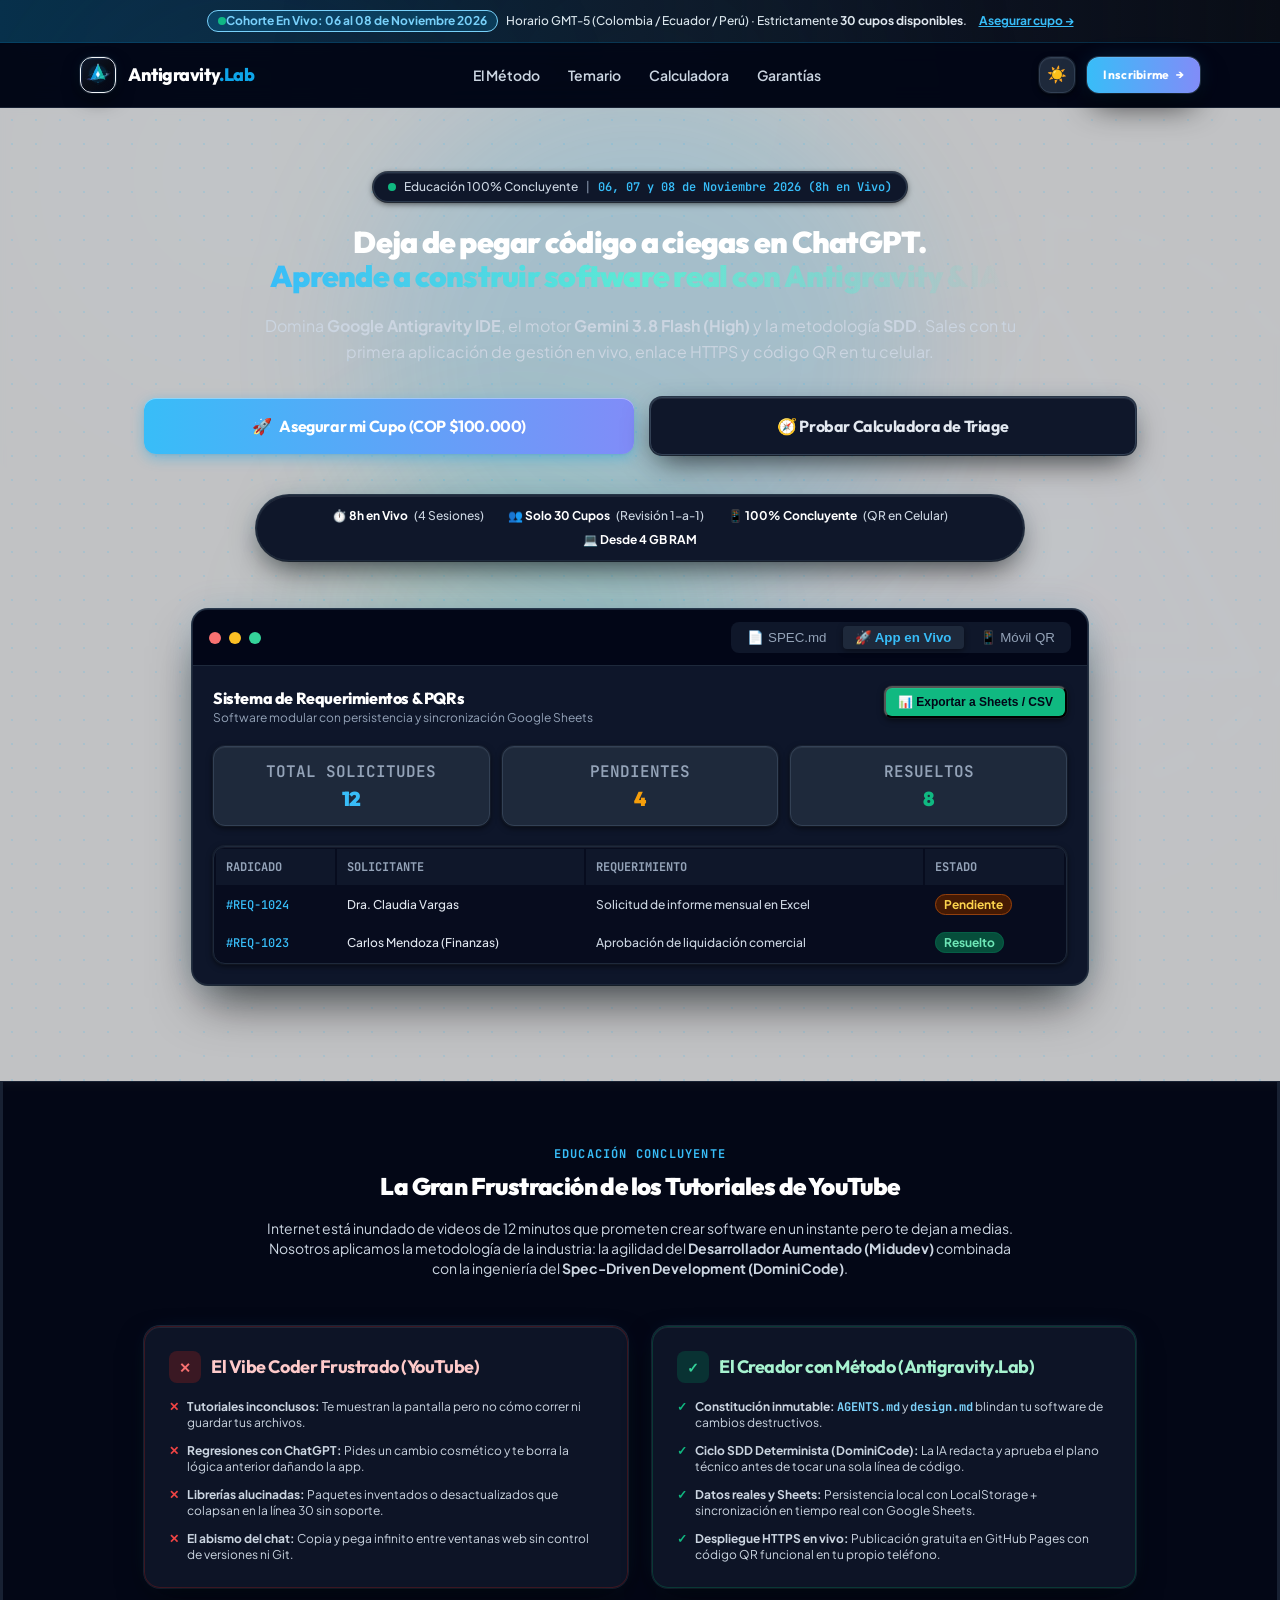
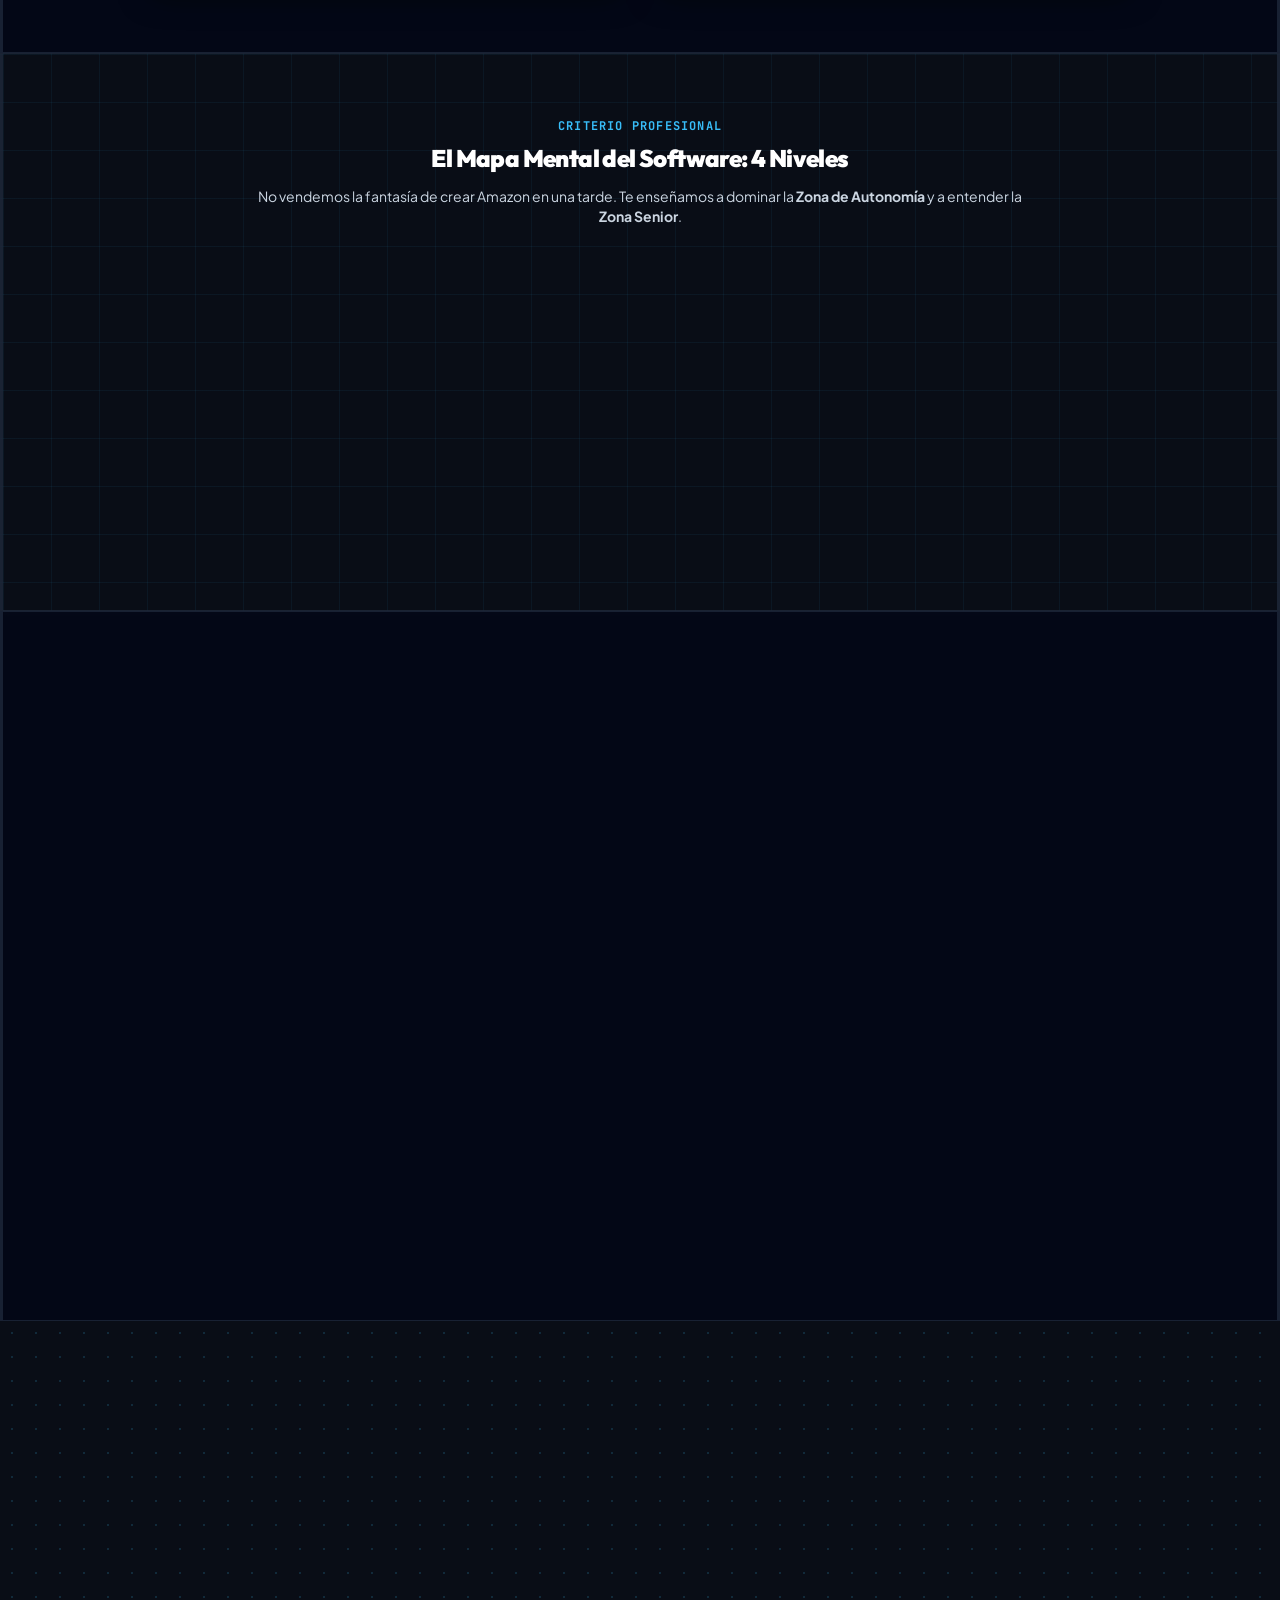
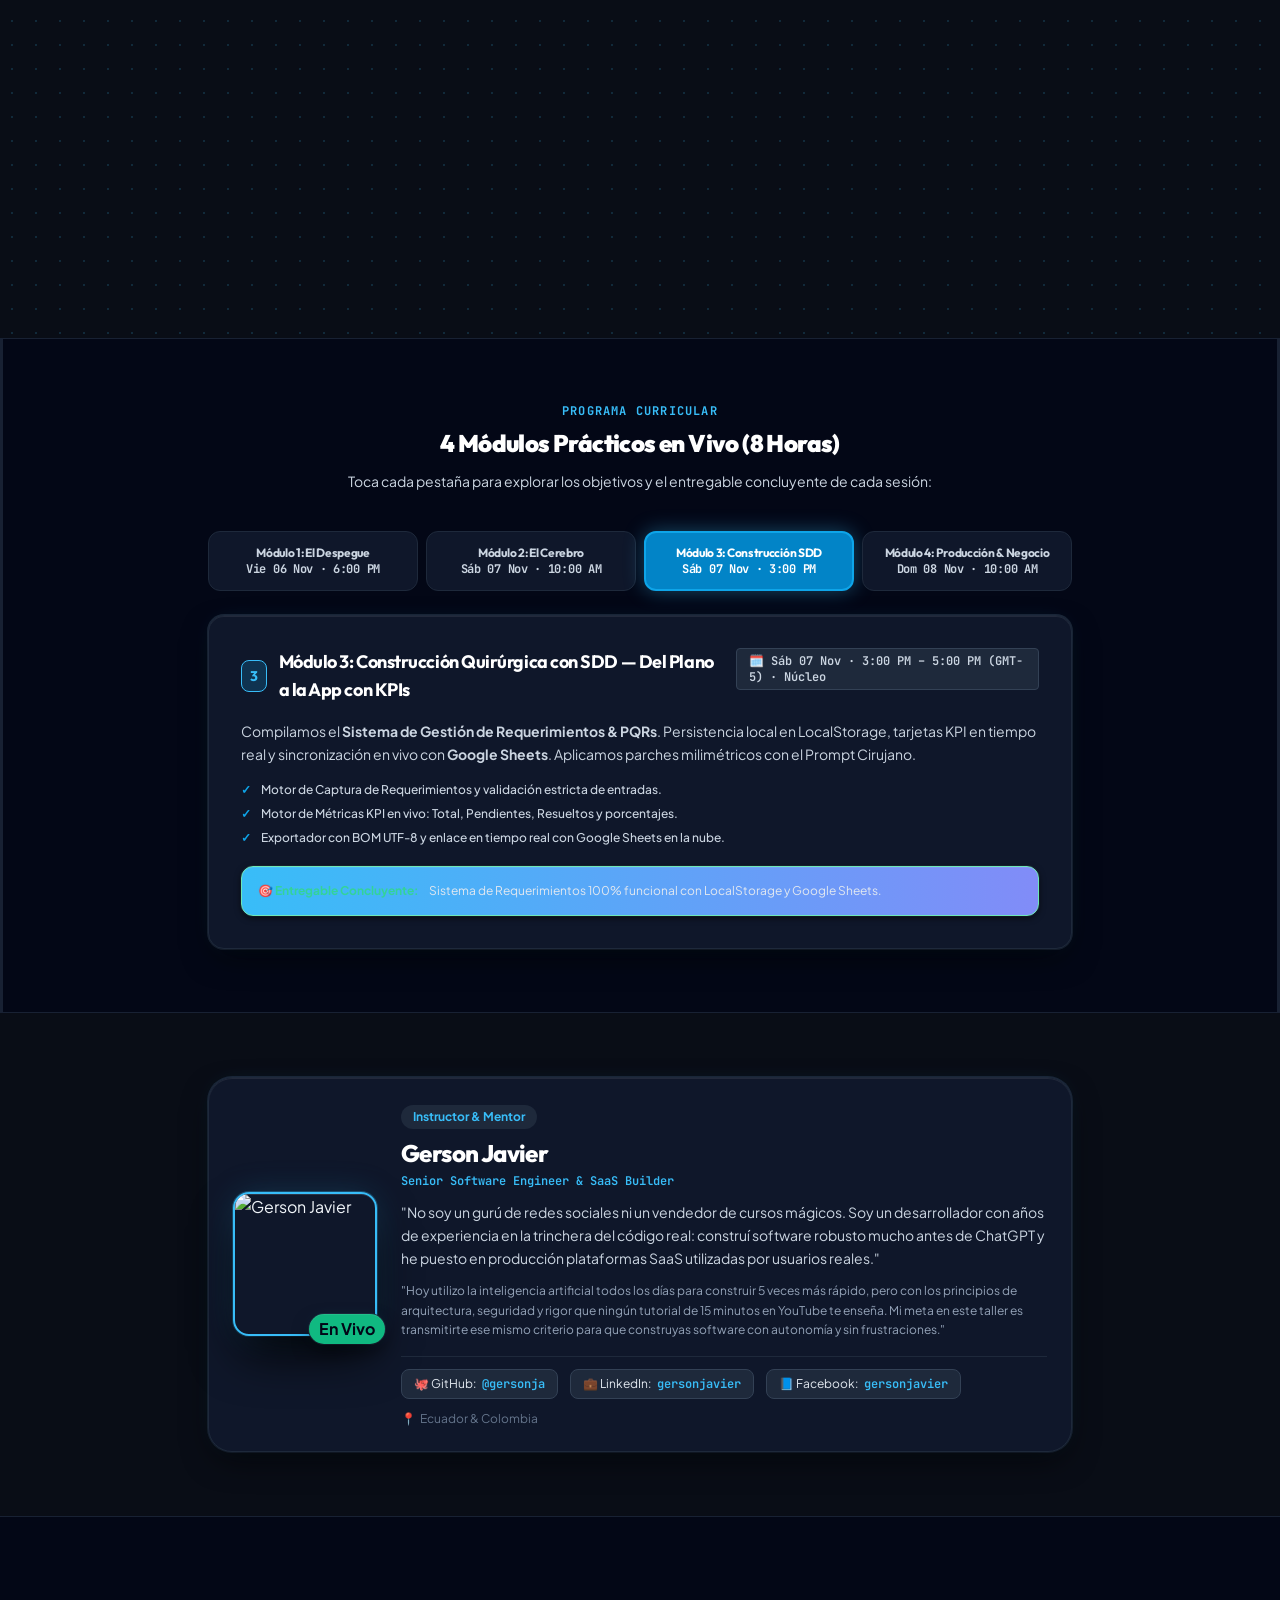
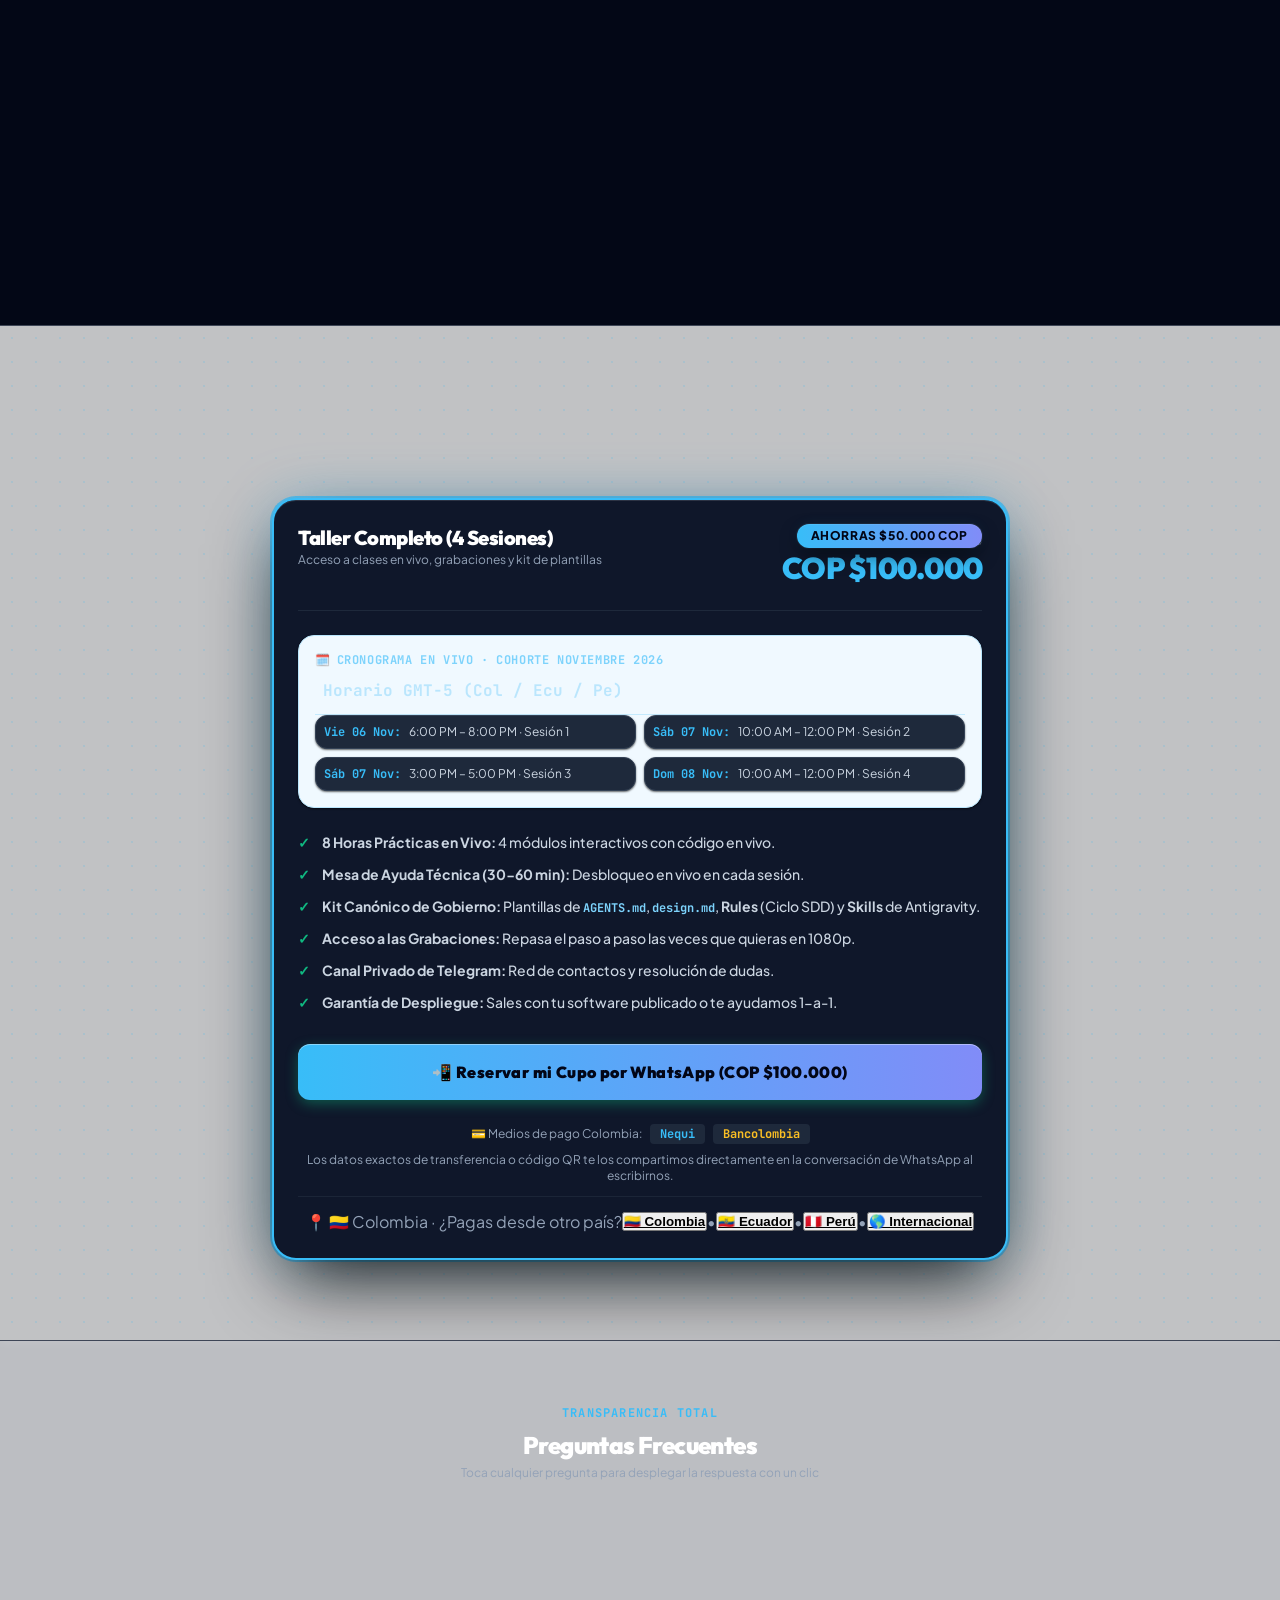
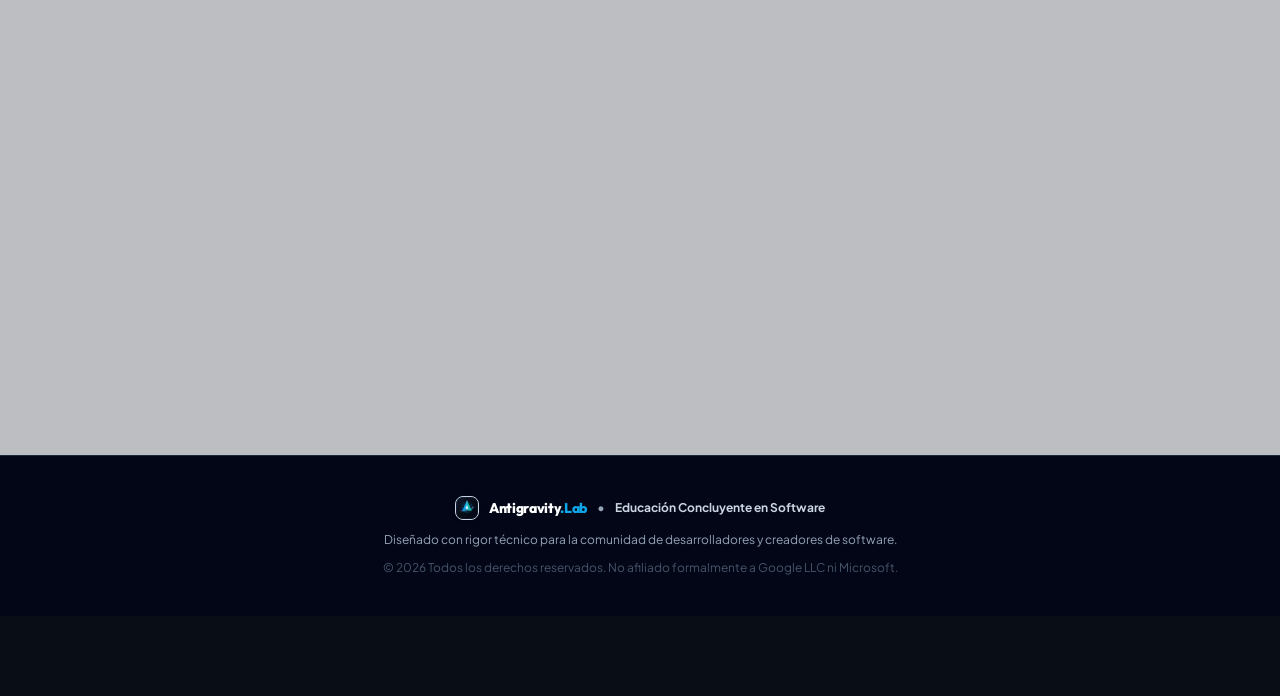
==== commit b077c2c5: "feat(geo): deteccion automatica geoip para colombia ecuador peru e internacional" ====
--- a/index.html
+++ b/index.html
@@ -202,20 +202,7 @@
         </a>
       </nav>
 
-      <!-- Selector de Moneda en Móvil -->
-      <div class="pt-4 border-t border-slate-200 dark:border-slate-800">
-        <div class="text-xs font-mono uppercase text-slate-500 dark:text-slate-400 mb-2">Moneda del taller:</div>
-        <div class="grid grid-cols-2 gap-2">
-          <button onclick="setCurrency('COP'); toggleMobileMenu()" class="py-2 rounded-lg text-xs font-bold bg-sky-500 text-slate-950 text-center">
-            🇨🇴 Pesos (COP)
-          </button>
-          <button onclick="setCurrency('USD'); toggleMobileMenu()" class="py-2 rounded-lg text-xs font-bold bg-slate-200 dark:bg-slate-800 text-slate-800 dark:text-slate-200 text-center">
-            💵 Dólares (USD)
-          </button>
-        </div>
-      </div>
-
-      <div class="pt-2">
+      <div class="pt-3 border-t border-slate-200 dark:border-slate-800">
         <a href="#precio" onclick="toggleMobileMenu()" class="w-full py-3 rounded-xl bg-gradient-to-r from-sky-500 to-indigo-500 text-white font-bold text-center block shadow-lg shadow-sky-500/20 font-display">
           Inscribirme al Taller
         </a>
@@ -787,18 +774,8 @@
         </p>
       </div>
 
-      <!-- Selector de Moneda Dinámico (COP / USD) -->
-      <div class="inline-flex items-center gap-1.5 p-1.5 rounded-xl bg-white dark:bg-slate-900 border border-slate-200 dark:border-slate-800 shadow-soft-card mb-8 reveal-down">
-        <button id="curr-cop" onclick="setCurrency('COP')" class="px-4 py-2 rounded-lg text-xs sm:text-sm font-bold transition flex items-center gap-1.5 bg-gradient-to-r from-sky-500 to-teal-400 text-slate-950 shadow-md">
-          <span>🇨🇴</span> Pesos Colombianos (COP)
-        </button>
-        <button id="curr-usd" onclick="setCurrency('USD')" class="px-4 py-2 rounded-lg text-xs sm:text-sm font-medium text-slate-600 dark:text-slate-400 hover:text-slate-900 dark:hover:text-white transition flex items-center gap-1.5">
-          <span>💵</span> Dólares (USD / Ecuador)
-        </button>
-      </div>
-
-      <!-- Tarjeta de Precio con Profundidad Destacada -->
-      <div class="card-featured rounded-3xl p-6 sm:p-10 border-2 border-sky-400 dark:border-sky-500/70 relative text-left transition-colors reveal-scale">
+      <!-- Tarjeta de Precio con Profundidad Destacada (Auto-localizada vía GeoIP) -->
+      <div class="card-featured rounded-3xl p-6 sm:p-10 border-2 border-sky-400 dark:border-sky-500/70 relative text-left transition-colors reveal-scale mb-4">
         
         <div id="price-savings" class="absolute -top-3.5 right-6 px-3.5 py-1 rounded-full bg-gradient-to-r from-sky-500 to-teal-400 text-slate-950 font-extrabold text-xs tracking-wider uppercase shadow-md">
           Ahorras $50.000 COP
@@ -877,7 +854,7 @@
           📲 Reservar mi Cupo por WhatsApp (COP $100.000)
         </a>
 
-        <div id="payment-methods-info" class="text-center text-xs text-slate-500 dark:text-slate-400 flex flex-col items-center justify-center gap-2 pt-2">
+        <div id="payment-methods-info" class="text-center text-xs text-slate-500 dark:text-slate-400 flex flex-col items-center justify-center gap-2 pt-2 mb-3">
           <div class="flex items-center gap-2">
             <span>💳 Medios de pago Colombia:</span>
             <span class="px-2.5 py-0.5 rounded bg-slate-100 dark:bg-slate-800 text-sky-600 dark:text-sky-400 font-mono font-bold">Nequi</span>
@@ -886,6 +863,18 @@
           <p class="text-[11px]">
             Los datos exactos de transferencia o código QR te los compartimos directamente en la conversación de WhatsApp al escribirnos.
           </p>
+        </div>
+
+        <!-- Respaldo discreto para VPN / Cambio de país -->
+        <div class="text-[11px] text-slate-400 dark:text-slate-500 pt-3 border-t border-slate-100 dark:border-slate-800/80 text-center flex flex-wrap items-center justify-center gap-x-2 gap-y-1">
+          <span>📍 <span id="detected-country-label">🇨🇴 Colombia</span> · ¿Pagas desde otro país?</span>
+          <button type="button" onclick="setCurrency('COP')" class="hover:text-sky-500 dark:hover:text-sky-400 font-semibold underline transition cursor-pointer">🇨🇴 Colombia</button>
+          <span class="opacity-40">•</span>
+          <button type="button" onclick="setCurrency('USD')" class="hover:text-sky-500 dark:hover:text-sky-400 font-semibold underline transition cursor-pointer">🇪🇨 Ecuador</button>
+          <span class="opacity-40">•</span>
+          <button type="button" onclick="setCurrency('PEN')" class="hover:text-sky-500 dark:hover:text-sky-400 font-semibold underline transition cursor-pointer">🇵🇪 Perú</button>
+          <span class="opacity-40">•</span>
+          <button type="button" onclick="setCurrency('INT')" class="hover:text-sky-500 dark:hover:text-sky-400 font-semibold underline transition cursor-pointer">🌎 Internacional</button>
         </div>
 
       </div>
@@ -1183,18 +1172,21 @@
       `;
     }
 
-    // --- 5. GESTIÓN DE MONEDAS (COP / USD) ---
+    // --- 5. GESTIÓN MULTI-PAÍS, MONEDAS Y MEDIOS DE PAGO LOCALES ---
     const currencyData = {
       COP: {
+        code: "COP",
+        countryName: "Colombia",
+        flag: "🇨🇴",
         regular: "COP $150.000",
         active: "COP $100.000",
         savings: "Ahorras $50.000 COP",
         headerCta: "(COP $100.000)",
         heroCta: "Asegurar mi Cupo (COP $100.000)",
         btnWhatsapp: "📲 Reservar mi Cupo por WhatsApp (COP $100.000)",
-        whatsappUrl: "https://wa.me/573245596884?text=Hola!%20Quiero%20asegurar%20mi%20cupo%20en%20el%20Taller%20Pr%C3%A1ctico%20de%20Antigravity%20por%20$100.000%20COP%20para%20la%20cohorte%20del%206%20al%208%20de%20Noviembre",
+        whatsappUrl: "https://wa.me/573245596884?text=Hola!%20Quiero%20asegurar%20mi%20cupo%20en%20el%20Taller%20Pr%C3%A1ctico%20de%20Antigravity%20por%20$100.000%20COP%20para%20la%20cohorte%20del%206%20al%208%20de%20Noviembre%20(Colombia)",
         methodsHtml: `
-          <div class="flex items-center gap-2">
+          <div class="flex items-center justify-center gap-2">
             <span>💳 Medios de pago Colombia:</span>
             <span class="px-2.5 py-0.5 rounded bg-slate-100 dark:bg-slate-800 text-sky-600 dark:text-sky-400 font-mono font-bold">Nequi</span>
             <span class="px-2.5 py-0.5 rounded bg-slate-100 dark:bg-slate-800 text-amber-600 dark:text-amber-400 font-mono font-bold">Bancolombia</span>
@@ -1205,40 +1197,79 @@
         `
       },
       USD: {
+        code: "USD",
+        countryName: "Ecuador",
+        flag: "🇪🇨",
         regular: "USD $40",
         active: "USD $25",
         savings: "Ahorras $15 USD",
         headerCta: "(USD $25)",
         heroCta: "Asegurar mi Cupo (USD $25)",
         btnWhatsapp: "📲 Reservar mi Cupo por WhatsApp (USD $25)",
-        whatsappUrl: "https://wa.me/573245596884?text=Hola!%20Quiero%20asegurar%20mi%20cupo%20en%20el%20Taller%20Pr%C3%A1ctico%20de%20Antigravity%20por%20$25%20USD%20para%20la%20cohorte%20del%206%20al%208%20de%20Noviembre",
+        whatsappUrl: "https://wa.me/573245596884?text=Hola!%20Quiero%20asegurar%20mi%20cupo%20en%20el%20Taller%20Pr%C3%A1ctico%20de%20Antigravity%20por%20$25%20USD%20para%20la%20cohorte%20del%206%20al%208%20de%20Noviembre%20(Ecuador)",
         methodsHtml: `
           <div class="flex flex-wrap items-center justify-center gap-2">
-            <span>💳 Medios de pago Ecuador / Internacional:</span>
-            <span class="px-2.5 py-0.5 rounded bg-slate-100 dark:bg-slate-800 text-amber-600 dark:text-amber-400 font-mono font-bold">Banco Pichincha</span>
+            <span>💳 Medios de pago Ecuador:</span>
+            <span class="px-2.5 py-0.5 rounded bg-teal-50 dark:bg-teal-950/60 text-teal-700 dark:text-teal-300 font-mono font-bold border border-teal-200 dark:border-teal-800">Deuna</span>
             <span class="px-2.5 py-0.5 rounded bg-slate-100 dark:bg-slate-800 text-sky-600 dark:text-sky-400 font-mono font-bold">Banco Guayaquil</span>
-            <span class="px-2.5 py-0.5 rounded bg-slate-100 dark:bg-slate-800 text-teal-600 dark:text-teal-400 font-mono font-bold">Deuna</span>
-            <span class="px-2.5 py-0.5 rounded bg-slate-100 dark:bg-slate-800 text-indigo-600 dark:text-indigo-400 font-mono font-bold">PayPal</span>
           </div>
           <p class="text-[11px]">
-            Los datos de transferencia bancaria en Ecuador (o enlace PayPal internacional) te los compartimos directamente por WhatsApp.
+            Los datos de transferencia a Banco Guayaquil o código QR Deuna te los compartimos por WhatsApp al escribirnos.
+          </p>
+        `
+      },
+      PEN: {
+        code: "PEN",
+        countryName: "Perú",
+        flag: "🇵🇪",
+        regular: "PEN S/ 150",
+        active: "PEN S/ 95",
+        savings: "Ahorras S/ 55 PEN",
+        headerCta: "(S/ 95 PEN)",
+        heroCta: "Asegurar mi Cupo (S/ 95 PEN)",
+        btnWhatsapp: "📲 Reservar mi Cupo por WhatsApp (S/ 95 PEN - Yape)",
+        whatsappUrl: "https://wa.me/573245596884?text=Hola!%20Quiero%20asegurar%20mi%20cupo%20en%20el%20Taller%20Pr%C3%A1ctico%20de%20Antigravity%20por%20S/%2095%20PEN%20para%20la%20cohorte%20del%206%20al%208%20de%20Noviembre%20(Per%C3%BA:%20Yape)",
+        methodsHtml: `
+          <div class="flex items-center justify-center gap-2">
+            <span>💳 Medio de pago Perú:</span>
+            <span class="px-2.5 py-0.5 rounded bg-purple-100 dark:bg-purple-950/60 text-purple-700 dark:text-purple-300 font-mono font-bold border border-purple-200 dark:border-purple-800">Yape</span>
+          </div>
+          <p class="text-[11px]">
+            El número o código QR de Yape en Perú te lo compartimos directamente al escribirnos por WhatsApp.
+          </p>
+        `
+      },
+      INT: {
+        code: "USD",
+        countryName: "Internacional",
+        flag: "🌎",
+        regular: "USD $40",
+        active: "USD $25",
+        savings: "Ahorras $15 USD",
+        headerCta: "(USD $25)",
+        heroCta: "Asegurar mi Cupo (USD $25)",
+        btnWhatsapp: "📲 Reservar mi Cupo por WhatsApp (USD $25 - PayPal)",
+        whatsappUrl: "https://wa.me/573245596884?text=Hola!%20Quiero%20asegurar%20mi%20cupo%20en%20el%20Taller%20Pr%C3%A1ctico%20de%20Antigravity%20por%20$25%20USD%20para%20la%20cohorte%20del%206%20al%208%20de%20Noviembre%20(Internacional:%20PayPal)",
+        methodsHtml: `
+          <div class="flex items-center justify-center gap-2">
+            <span>💳 Medio de pago Internacional:</span>
+            <span class="px-2.5 py-0.5 rounded bg-indigo-100 dark:bg-indigo-950/60 text-indigo-700 dark:text-indigo-300 font-mono font-bold border border-indigo-200 dark:border-indigo-800">PayPal</span>
+            <span class="text-slate-400 dark:text-slate-500">(Tarjetas Débito / Crédito)</span>
+          </div>
+          <p class="text-[11px]">
+            Te compartimos el enlace seguro de PayPal (admite tarjetas de cualquier país sin costos ocultos).
           </p>
         `
       }
     };
 
-    function setCurrency(curr) {
-      const btnCop = document.getElementById('curr-cop');
-      const btnUsd = document.getElementById('curr-usd');
-      
-      if (!btnCop || !btnUsd) return;
-
-      if (curr === 'COP') {
-        btnCop.className = 'px-4 py-2 rounded-lg text-xs sm:text-sm font-bold transition flex items-center gap-1.5 bg-gradient-to-r from-sky-500 to-teal-400 text-slate-950 shadow-md';
-        btnUsd.className = 'px-4 py-2 rounded-lg text-xs sm:text-sm font-medium text-slate-600 dark:text-slate-400 hover:text-slate-900 dark:hover:text-white transition flex items-center gap-1.5';
-      } else {
-        btnUsd.className = 'px-4 py-2 rounded-lg text-xs sm:text-sm font-bold transition flex items-center gap-1.5 bg-gradient-to-r from-sky-500 to-teal-400 text-slate-950 shadow-md';
-        btnCop.className = 'px-4 py-2 rounded-lg text-xs sm:text-sm font-medium text-slate-600 dark:text-slate-400 hover:text-slate-900 dark:hover:text-white transition flex items-center gap-1.5';
+    function setCurrency(curr, isUserManual = true) {
+      if (!currencyData[curr]) curr = 'COP';
+
+      if (isUserManual) {
+        try {
+          localStorage.setItem('antigravity_currency', curr);
+        } catch(e) {}
       }
 
       const d = currencyData[curr];
@@ -1250,6 +1281,7 @@
       const mobilePrice = document.getElementById('mobile-price');
       const ctaWa = document.getElementById('cta-whatsapp');
       const methodsEl = document.getElementById('payment-methods-info');
+      const detectedLabel = document.getElementById('detected-country-label');
 
       if (savingsEl) savingsEl.innerText = d.savings;
       if (regularEl) regularEl.innerText = d.regular;
@@ -1257,11 +1289,74 @@
       if (headerCta) headerCta.innerText = d.headerCta;
       if (heroCta) heroCta.innerText = d.heroCta;
       if (mobilePrice) mobilePrice.innerText = d.active;
+      if (detectedLabel) detectedLabel.innerText = d.flag + " " + d.countryName;
       if (ctaWa) {
         ctaWa.innerText = d.btnWhatsapp;
         ctaWa.href = d.whatsappUrl;
       }
       if (methodsEl) methodsEl.innerHTML = d.methodsHtml;
+    }
+
+    // --- 6. DETECCIÓN AUTOMÁTICA DE PAÍS CON GEOIP (VANILLA JS NO BLOQUEANTE) ---
+    async function initGeoCountry() {
+      // 1. Si el usuario ya eligió manualmente una moneda antes, se respeta estrictamente
+      try {
+        const saved = localStorage.getItem('antigravity_currency');
+        if (saved && currencyData[saved]) {
+          setCurrency(saved, false);
+          return;
+        }
+      } catch(e) {}
+
+      // 2. Comprobación inicial por locale del navegador (0 ms, sin esperar red)
+      const browserLang = (navigator.language || navigator.userLanguage || '').toUpperCase();
+      if (browserLang.includes('-PE')) {
+        setCurrency('PEN', false);
+      } else if (browserLang.includes('-EC')) {
+        setCurrency('USD', false);
+      } else if (browserLang.includes('-CO')) {
+        setCurrency('COP', false);
+      }
+
+      // 3. Consulta GeoIP asíncrona no bloqueante (AbortController a 2.5s)
+      try {
+        const controller = new AbortController();
+        const timeoutId = setTimeout(() => controller.abort(), 2500);
+
+        let detectedCountry = null;
+        try {
+          const res = await fetch('https://api.country.is/', { signal: controller.signal });
+          if (res.ok) {
+            const data = await res.json();
+            if (data && data.country) detectedCountry = data.country;
+          }
+        } catch(e1) {
+          // Fallback a ipwho.is si api.country.is estuviese inaccesible
+          try {
+            const res2 = await fetch('https://ipwho.is/', { signal: controller.signal });
+            if (res2.ok) {
+              const data2 = await res2.json();
+              if (data2 && data2.country_code) detectedCountry = data2.country_code;
+            }
+          } catch(e2) {}
+        }
+        clearTimeout(timeoutId);
+
+        if (detectedCountry) {
+          const code = detectedCountry.toUpperCase();
+          if (code === 'CO') {
+            setCurrency('COP', false);
+          } else if (code === 'EC') {
+            setCurrency('USD', false);
+          } else if (code === 'PE') {
+            setCurrency('PEN', false);
+          } else {
+            setCurrency('INT', false);
+          }
+        }
+      } catch(err) {
+        // En caso de modo avión o bloqueo de red, mantiene la moneda por defecto sin romper la página
+      }
     }
 
     // --- 6. CALCULADORA DE TRIAGE ---
@@ -1436,6 +1531,7 @@
     function initApp() {
       initScrollAnimations();
       initScrollParallax();
+      initGeoCountry();
     }
 
     if (document.readyState === 'loading') {
--- a/styles.css
+++ b/styles.css
@@ -245,8 +245,13 @@
 .border-emerald-200 { border-color: #a7f3d0; }
 .border-emerald-300 { border-color: #6ee7b7; }
 .border-emerald-800 { border-color: #065f46; }
+.border-teal-200 { border-color: #99f6e4; }
+.border-teal-800 { border-color: #115e59; }
 .border-purple-200 { border-color: #ddd6fe; }
+.border-purple-800 { border-color: #581c87; }
 .border-purple-500\/30 { border-color: rgba(168, 85, 247, 0.3); }
+.border-indigo-200 { border-color: #c7d2fe; }
+.border-indigo-800 { border-color: #3730a3; }
 .border-amber-300 { border-color: #fcd34d; }
 .border-amber-800 { border-color: #92400e; }
 .border-red-200 { border-color: #fecaca; }
@@ -375,9 +380,18 @@
 .bg-emerald-500 { background-color: #10b981; }
 .bg-emerald-950 { background-color: #064e3b; }
 .bg-purple-50 { background-color: #faf5ff; }
+.bg-purple-100 { background-color: #f3e8ff; }
 .bg-purple-500\/10 { background-color: rgba(168, 85, 247, 0.1); }
+.bg-purple-950 { background-color: #3b0764; }
 .bg-indigo-50 { background-color: #eef2ff; }
+.bg-indigo-100 { background-color: #e0e7ff; }
 .bg-indigo-950 { background-color: #1e1b4b; }
+.bg-teal-50 { background-color: #f0fdfa; }
+.bg-teal-100 { background-color: #ccfbf1; }
+.bg-teal-950 { background-color: #042f2e; }
+.text-teal-700 { color: #0f766e; }
+.text-purple-700 { color: #7e22ce; }
+.text-indigo-700 { color: #4338ca; }
 .bg-amber-100 { background-color: #fef3c7; }
 .bg-amber-950 { background-color: #451a03; }
 .bg-red-50\/80 { background-color: rgba(254, 242, 242, 0.8); }
@@ -924,6 +938,10 @@
 .dark .dark\:bg-emerald-900\/40 { background-color: rgba(6, 95, 70, 0.4) !important; }
 .dark .dark\:bg-emerald-500\/10 { background-color: rgba(16, 185, 129, 0.1) !important; }
 .dark .dark\:bg-indigo-950 { background-color: #1e1b4b !important; }
+.dark .dark\:bg-teal-950 { background-color: #042f2e !important; }
+.dark .dark\:bg-teal-950\/60 { background-color: rgba(4, 47, 46, 0.6) !important; }
+.dark .dark\:bg-purple-950 { background-color: #3b0764 !important; }
+.dark .dark\:bg-purple-950\/60 { background-color: rgba(59, 7, 100, 0.6) !important; }
 .dark .dark\:bg-amber-950 { background-color: #451a03 !important; }
 .dark .dark\:bg-red-950\/20 { background-color: rgba(69, 10, 10, 0.2) !important; }
 .dark .dark\:bg-red-900\/40 { background-color: rgba(127, 29, 29, 0.4) !important; }
@@ -971,6 +989,8 @@
 .dark .dark\:text-indigo-400 { color: #818cf8 !important; }
 .dark .dark\:text-amber-300 { color: #fcd34d !important; }
 .dark .dark\:text-amber-400 { color: #fbbf24 !important; }
+.dark .dark\:text-purple-300 { color: #d8b4fe !important; }
+.dark .dark\:text-purple-400 { color: #c084fc !important; }
 .dark .dark\:text-red-200 { color: #fecaca !important; }
 .dark .dark\:text-red-400 { color: #f87171 !important; }
 
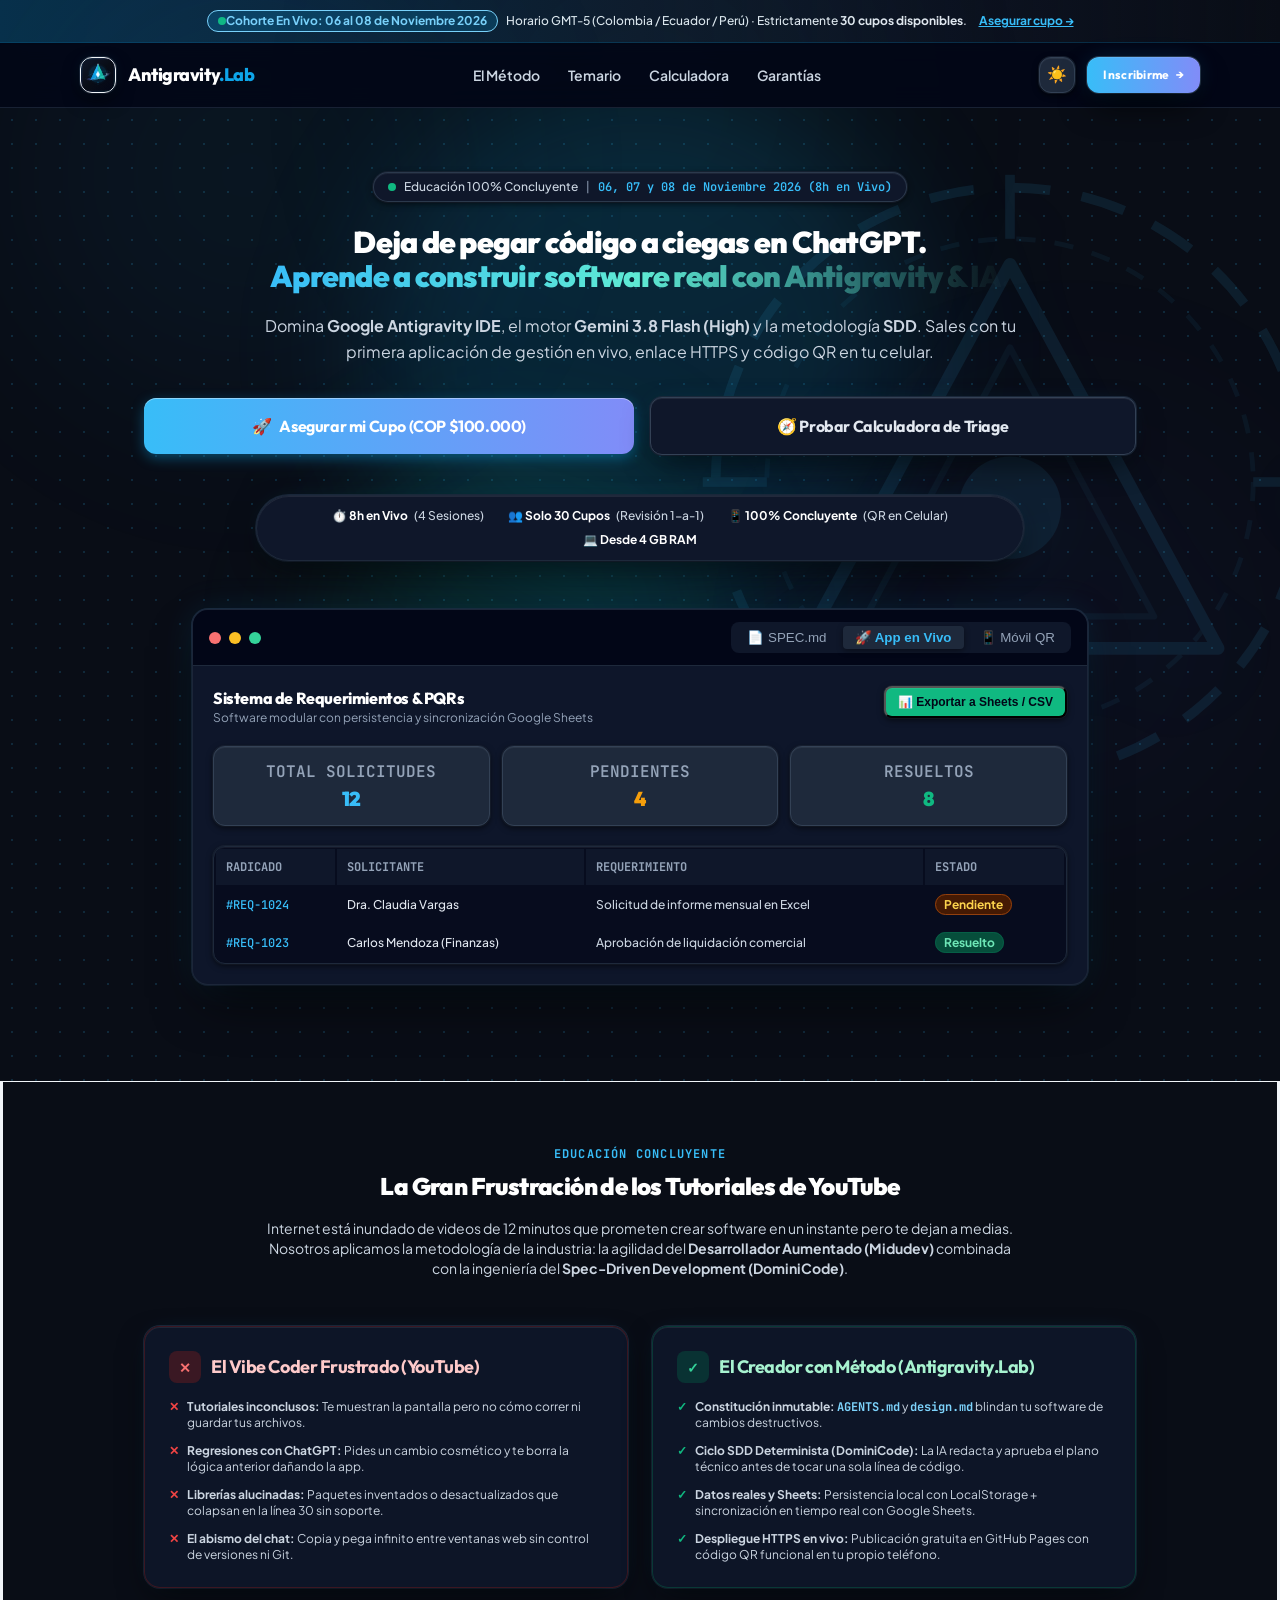
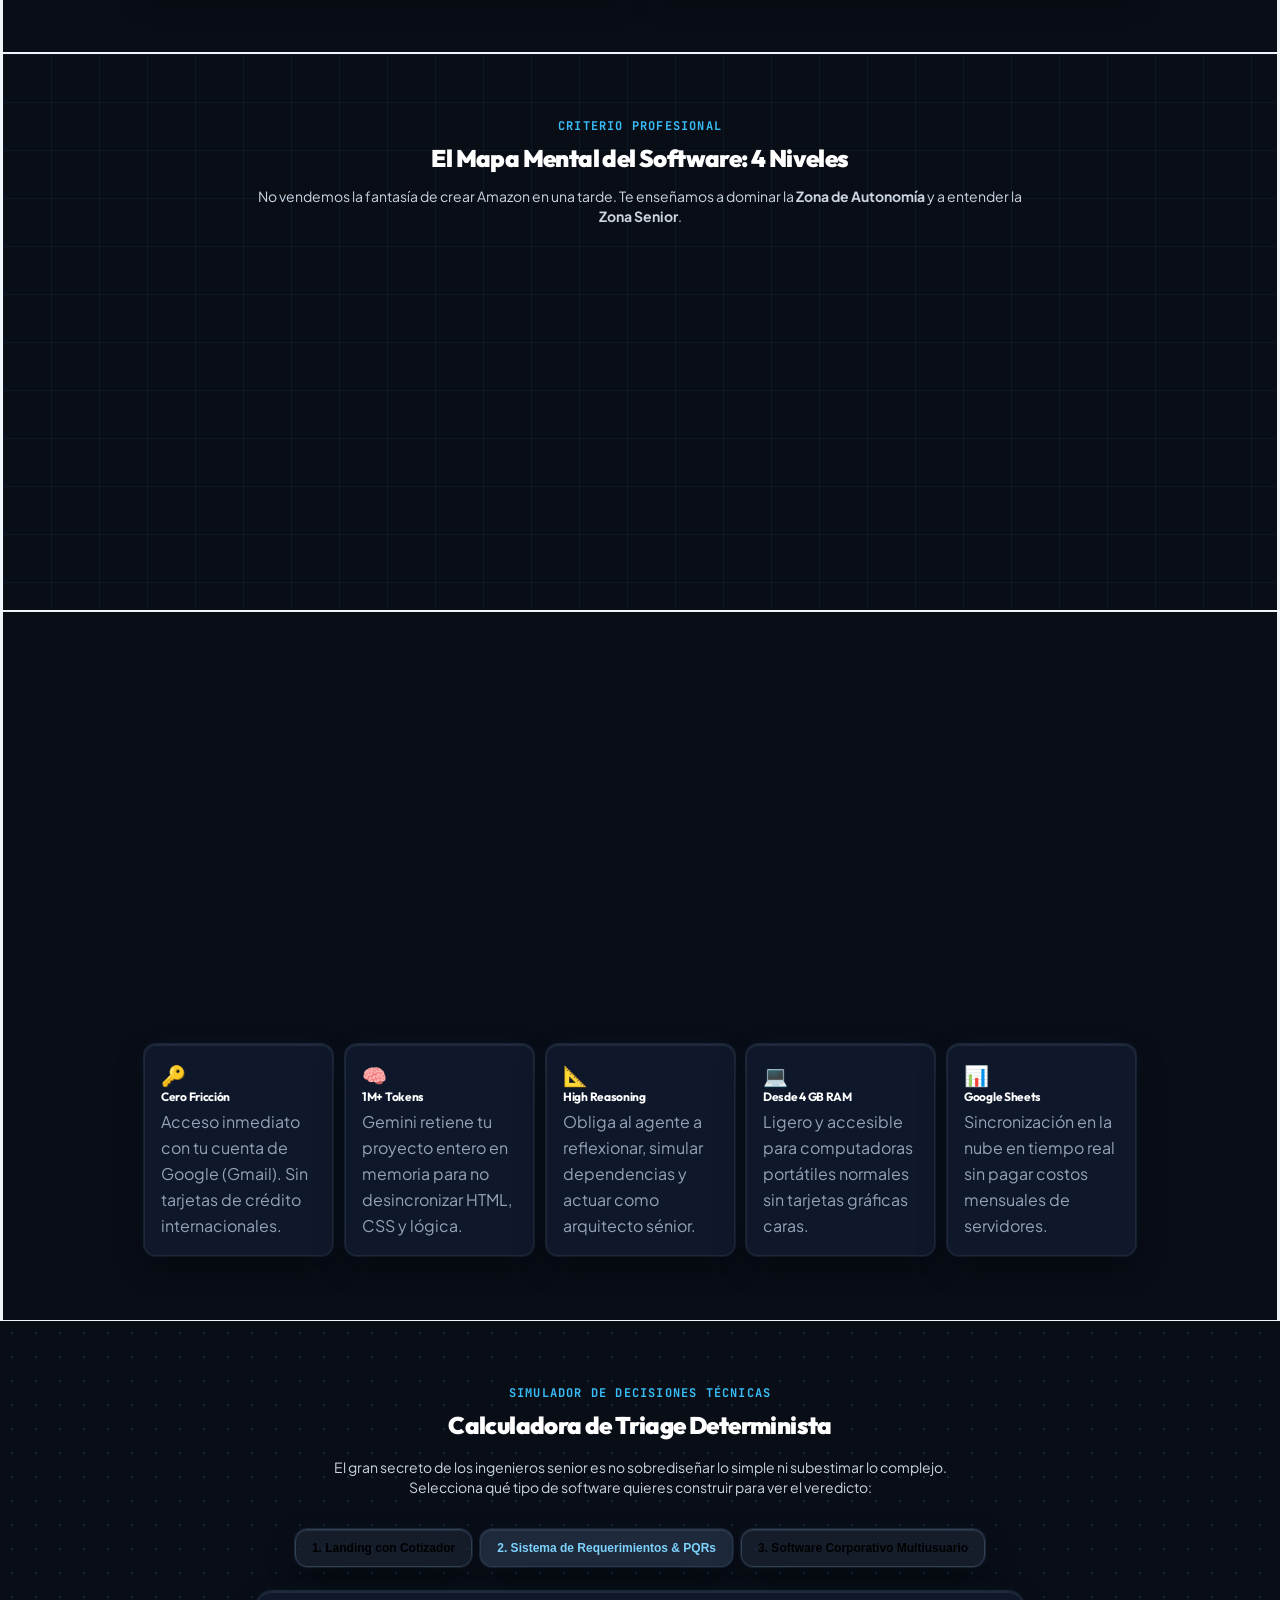
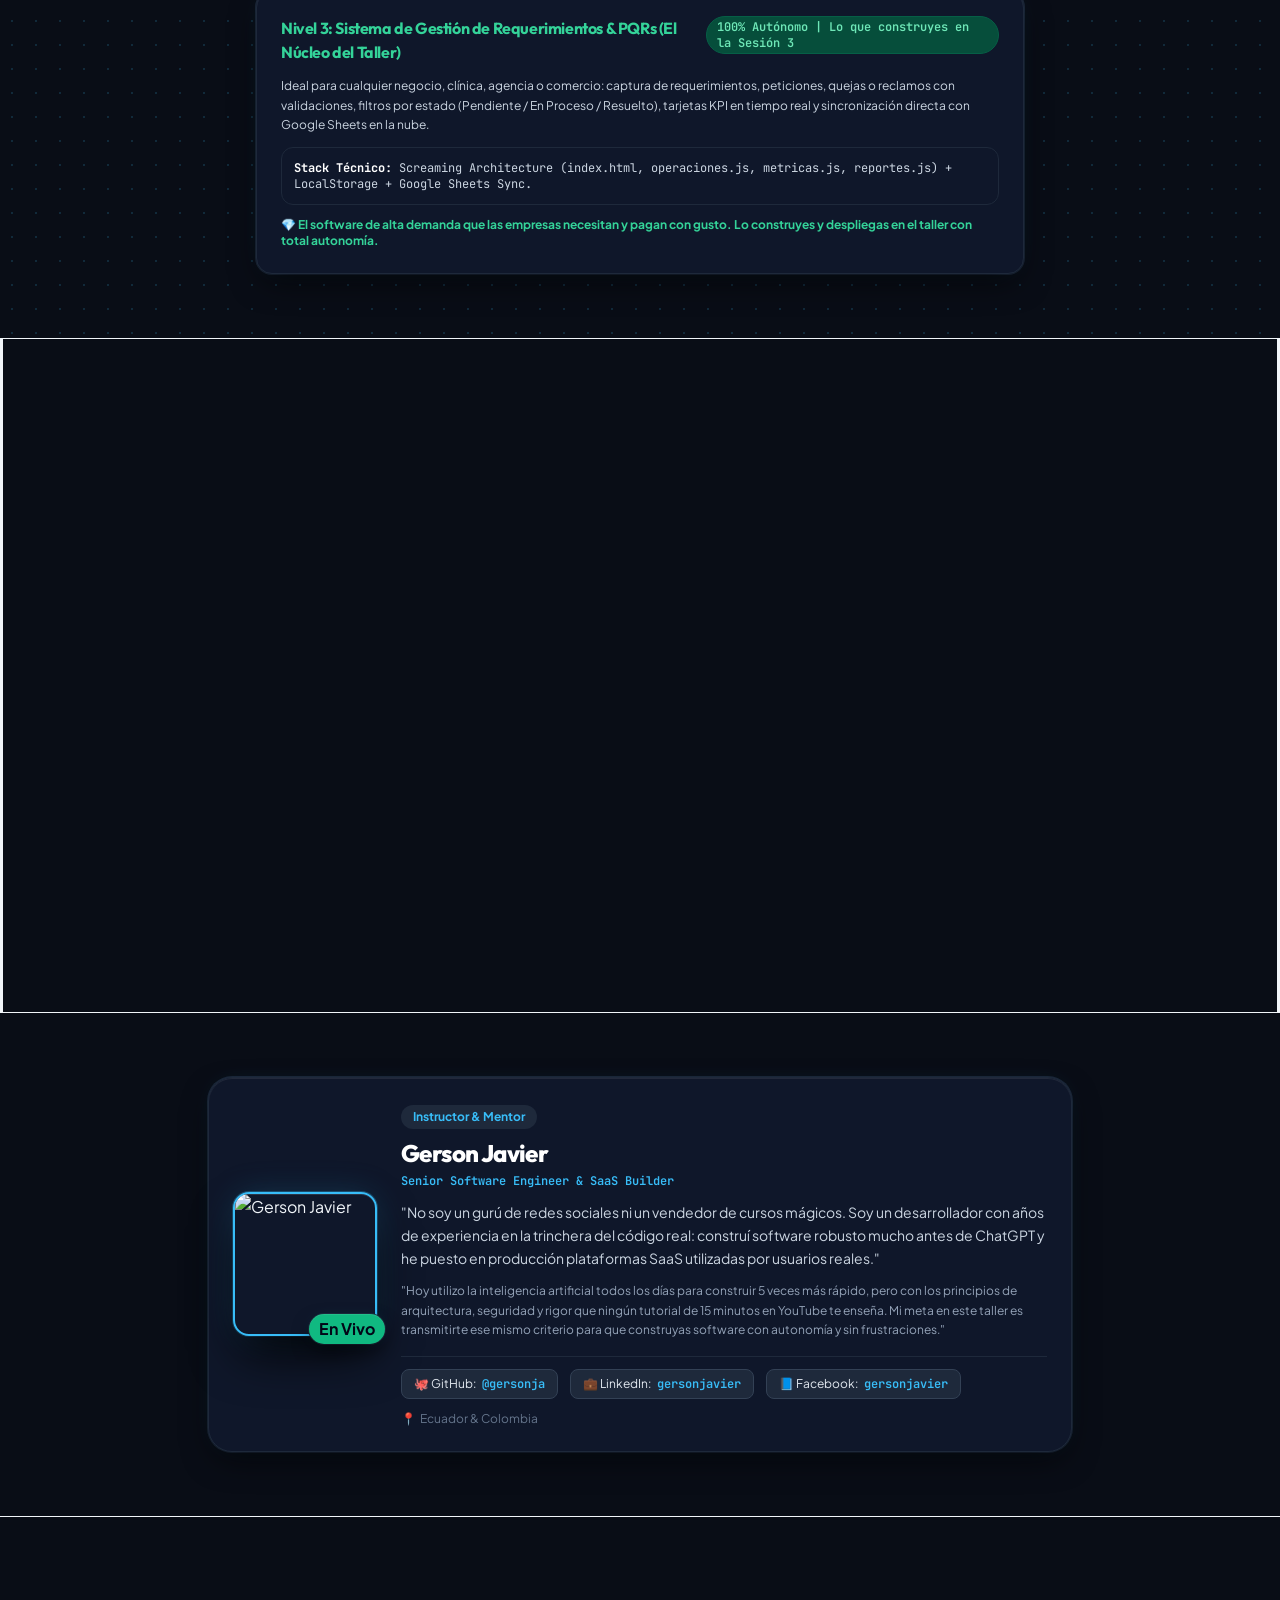
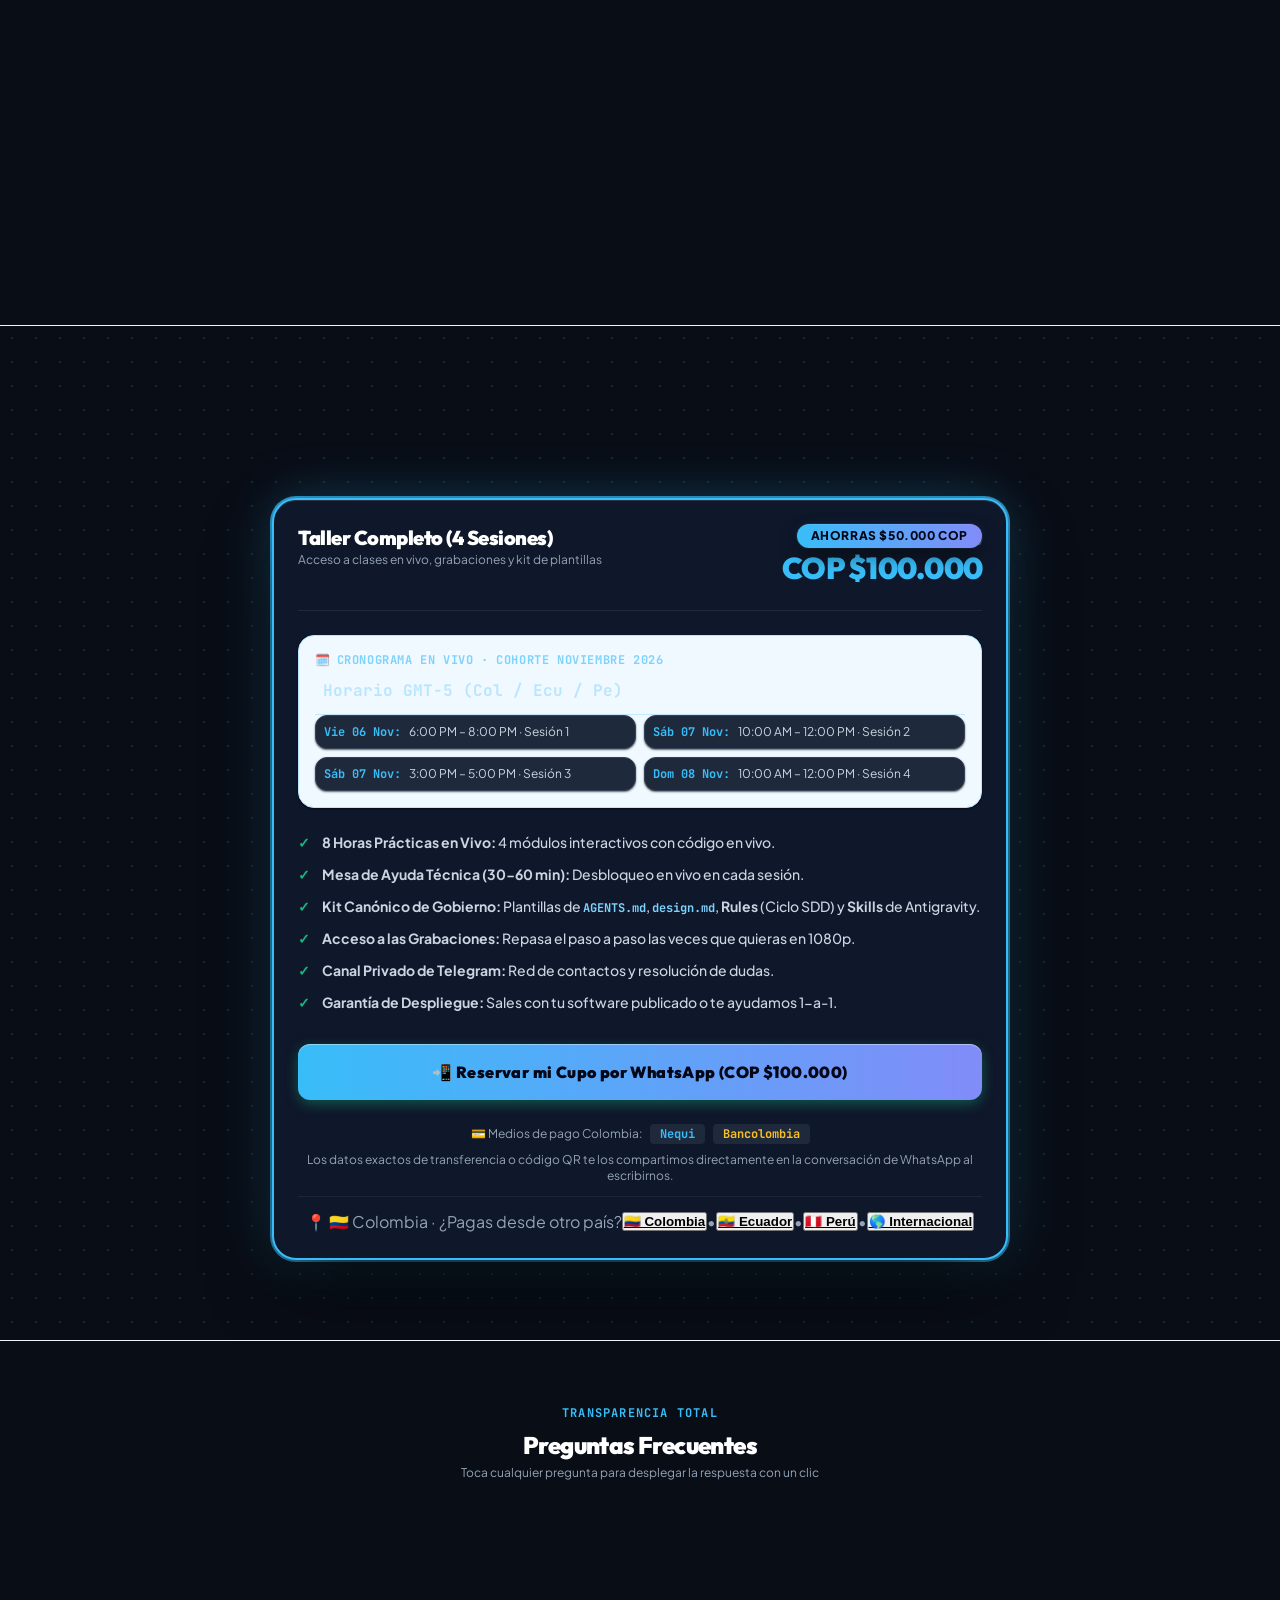
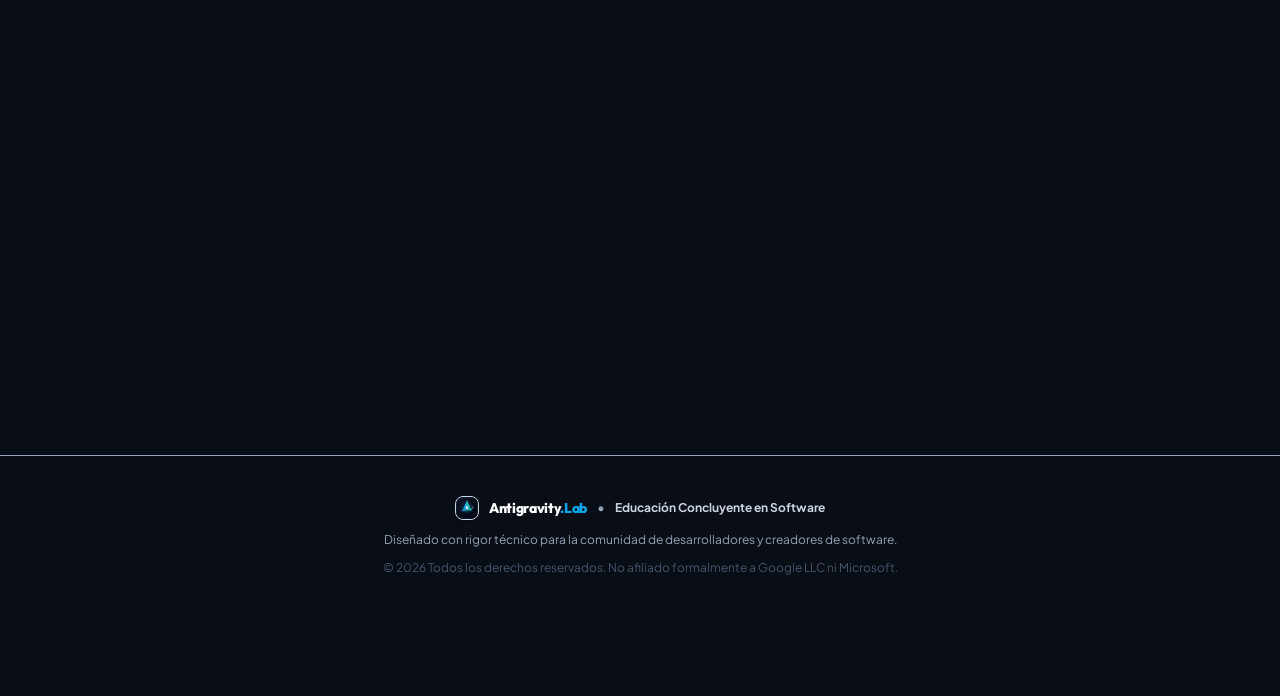
==== commit e2ed4c59: "feat: fondos transparentes en secciones para visibilidad de logo ambiental y ajuste a 100 soles en p" ====
--- a/index.html
+++ b/index.html
@@ -211,7 +211,7 @@
   </header>
 
   <!-- HERO SECTION CON MAQUETA INTERACTIVA -->
-  <section class="relative pt-10 pb-16 md:pt-16 md:pb-24 overflow-hidden bg-white/75 dark:bg-[#090d16]/90 backdrop-blur-sm bg-grid-subtle transition-colors">
+  <section class="relative pt-10 pb-16 md:pt-16 md:pb-24 overflow-hidden bg-transparent dark:bg-transparent bg-grid-subtle transition-colors">
     <!-- Luces de atmósfera difusas -->
     <div class="absolute top-1/4 left-1/2 -translate-x-1/2 -translate-y-1/2 w-[550px] h-[550px] bg-sky-400/12 dark:bg-sky-500/15 rounded-full blur-3xl pointer-events-none"></div>
     <div class="absolute top-1/3 left-1/4 w-[400px] h-[400px] bg-emerald-400/10 dark:bg-emerald-500/10 rounded-full blur-3xl pointer-events-none"></div>
@@ -385,7 +385,7 @@
   </section>
 
   <!-- CONTRASTE VISUAL: YOUTUBE VS ANTIGRAVITY.LAB -->
-  <section id="metodo" class="py-16 bg-white/75 dark:bg-slate-950/70 border-y border-slate-200/80 dark:border-slate-800/80 transition-colors backdrop-blur-sm">
+  <section id="metodo" class="py-16 bg-transparent dark:bg-transparent border-y border-slate-200/60 dark:border-slate-800/60 transition-colors">
     <div class="max-w-5xl mx-auto px-4">
       
       <div class="text-center max-w-3xl mx-auto mb-12 reveal-up">
@@ -458,7 +458,7 @@
   </section>
 
   <!-- EL MAPA MENTAL: 4 NIVELES Y EL MURO DE LA REALIDAD -->
-  <section id="niveles" class="py-16 bg-slate-50/75 dark:bg-[#090d16] bg-lines-subtle transition-colors border-y border-slate-200/80 dark:border-slate-800/80 backdrop-blur-sm">
+  <section id="niveles" class="py-16 bg-transparent dark:bg-transparent bg-lines-subtle transition-colors border-y border-slate-200/60 dark:border-slate-800/60">
     <div class="max-w-5xl mx-auto px-4">
       
       <div class="text-center max-w-3xl mx-auto mb-12 reveal-up">
@@ -523,7 +523,7 @@
   </section>
 
   <!-- ¿POR QUÉ GOOGLE ANTIGRAVITY & GEMINI? -->
-  <section id="antigravity" class="py-16 bg-white/75 dark:bg-slate-950/70 border-y border-slate-200/80 dark:border-slate-800/80 transition-colors backdrop-blur-sm">
+  <section id="antigravity" class="py-16 bg-transparent dark:bg-transparent border-y border-slate-200/60 dark:border-slate-800/60 transition-colors">
     <div class="max-w-5xl mx-auto px-4">
       
       <div class="text-center max-w-3xl mx-auto mb-12 reveal-down">
@@ -593,7 +593,7 @@
   </section>
 
   <!-- CALCULADORA DE TRIAGE INTERACTIVA -->
-  <section id="triage" class="py-16 bg-slate-50/75 dark:bg-[#090d16] bg-grid-subtle transition-colors backdrop-blur-sm">
+  <section id="triage" class="py-16 bg-transparent dark:bg-transparent bg-grid-subtle transition-colors">
     <div class="max-w-4xl mx-auto px-4 text-center">
       
       <div class="reveal-up">
@@ -628,7 +628,7 @@
   </section>
 
   <!-- TEMARIO: NAVEGADOR INTERACTIVO DE MÓDULOS (TABS) -->
-  <section id="temario" class="py-16 bg-white/75 dark:bg-slate-950/70 border-y border-slate-200/80 dark:border-slate-800/80 transition-colors backdrop-blur-sm">
+  <section id="temario" class="py-16 bg-transparent dark:bg-transparent border-y border-slate-200/60 dark:border-slate-800/60 transition-colors">
     <div class="max-w-4xl mx-auto px-4">
       
       <div class="text-center max-w-3xl mx-auto mb-10 reveal-up">
@@ -670,7 +670,7 @@
   </section>
 
   <!-- EL INSTRUCTOR: GERSON JAVIER -->
-  <section id="instructor" class="py-16 bg-slate-50/75 dark:bg-[#090d16] transition-colors backdrop-blur-sm">
+  <section id="instructor" class="py-16 bg-transparent dark:bg-transparent transition-colors">
     <div class="max-w-4xl mx-auto px-4">
       <div class="bg-white dark:bg-slate-900 rounded-3xl p-6 sm:p-10 border border-slate-200 dark:border-slate-800 shadow-soft-card text-left transition-colors reveal-scale">
         <div class="flex flex-col md:flex-row items-center gap-6 sm:gap-8">
@@ -722,7 +722,7 @@
   </section>
 
   <!-- GARANTÍAS CERO HUMO -->
-  <section id="garantia" class="py-16 bg-white/75 dark:bg-slate-950/70 border-t border-slate-200/80 dark:border-slate-800/80 transition-colors backdrop-blur-sm">
+  <section id="garantia" class="py-16 bg-transparent dark:bg-transparent border-t border-slate-200/60 dark:border-slate-800/60 transition-colors">
     <div class="max-w-5xl mx-auto px-4 text-center">
       <div class="reveal-up">
         <h2 class="text-xs uppercase font-mono tracking-widest text-sky-600 dark:text-sky-400 font-bold mb-2">Tu Tranquilidad Primero</h2>
@@ -757,7 +757,7 @@
   </section>
 
   <!-- TARJETA DE PRECIO Y RETORNO DE INVERSIÓN (ROI) -->
-  <section id="precio" class="py-16 bg-white/75 dark:bg-[#090d16]/90 bg-grid-subtle border-t border-slate-200/80 dark:border-slate-800/80 transition-colors relative overflow-hidden backdrop-blur-sm">
+  <section id="precio" class="py-16 bg-transparent dark:bg-transparent bg-grid-subtle border-t border-slate-200/60 dark:border-slate-800/60 transition-colors relative overflow-hidden">
     <!-- Luces de atmósfera difusas -->
     <div class="absolute top-1/3 left-1/4 w-[450px] h-[450px] bg-sky-400/10 dark:bg-sky-500/15 rounded-full blur-3xl pointer-events-none"></div>
     <div class="absolute bottom-1/4 right-1/4 w-[400px] h-[400px] bg-indigo-400/10 dark:bg-indigo-500/15 rounded-full blur-3xl pointer-events-none"></div>
@@ -883,7 +883,7 @@
   </section>
 
   <!-- PREGUNTAS FRECUENTES (FAQ) INTERACTIVO -->
-  <section id="faq" class="py-16 bg-slate-50/75 dark:bg-[#0c1220] border-t border-slate-200/80 dark:border-slate-800/80 transition-colors backdrop-blur-sm">
+  <section id="faq" class="py-16 bg-transparent dark:bg-transparent border-t border-slate-200/60 dark:border-slate-800/60 transition-colors">
     <div class="max-w-3xl mx-auto px-4">
       <div class="text-center mb-10 reveal-up">
         <h2 class="text-xs uppercase font-mono tracking-widest text-sky-600 dark:text-sky-400 font-bold mb-2">Transparencia Total</h2>
@@ -994,7 +994,7 @@
   </section>
 
   <!-- FOOTER -->
-  <footer class="py-10 bg-slate-100 dark:bg-slate-950 border-t border-slate-200 dark:border-slate-800 text-center text-xs text-slate-500 dark:text-slate-400 transition-colors">
+  <footer class="py-10 bg-transparent dark:bg-transparent border-t border-slate-200/60 dark:border-slate-800/60 text-center text-xs text-slate-500 dark:text-slate-400 transition-colors">
     <div class="max-w-4xl mx-auto px-4 space-y-3">
       <div class="flex items-center justify-center gap-2.5 font-bold text-slate-700 dark:text-slate-300">
         <img src="favicon.svg" alt="Antigravity.Lab" width="24" height="24" class="w-6 h-6 rounded-lg shadow border border-sky-400/40">
@@ -1222,13 +1222,13 @@
         code: "PEN",
         countryName: "Perú",
         flag: "🇵🇪",
-        regular: "PEN S/ 150",
-        active: "PEN S/ 95",
-        savings: "Ahorras S/ 55 PEN",
-        headerCta: "(S/ 95 PEN)",
-        heroCta: "Asegurar mi Cupo (S/ 95 PEN)",
-        btnWhatsapp: "📲 Reservar mi Cupo por WhatsApp (S/ 95 PEN - Yape)",
-        whatsappUrl: "https://wa.me/573245596884?text=Hola!%20Quiero%20asegurar%20mi%20cupo%20en%20el%20Taller%20Pr%C3%A1ctico%20de%20Antigravity%20por%20S/%2095%20PEN%20para%20la%20cohorte%20del%206%20al%208%20de%20Noviembre%20(Per%C3%BA:%20Yape)",
+        regular: "PEN S/ 160",
+        active: "PEN S/ 100",
+        savings: "Ahorras S/ 60 PEN",
+        headerCta: "(S/ 100 PEN)",
+        heroCta: "Asegurar mi Cupo (S/ 100 PEN)",
+        btnWhatsapp: "📲 Reservar mi Cupo por WhatsApp (S/ 100 PEN - Yape)",
+        whatsappUrl: "https://wa.me/573245596884?text=Hola!%20Quiero%20asegurar%20mi%20cupo%20en%20el%20Taller%20Pr%C3%A1ctico%20de%20Antigravity%20por%20S/%20100%20PEN%20para%20la%20cohorte%20del%206%20al%208%20de%20Noviembre%20(Per%C3%BA:%20Yape)",
         methodsHtml: `
           <div class="flex items-center justify-center gap-2">
             <span>💳 Medio de pago Perú:</span>
@@ -1507,8 +1507,8 @@
           orb3.style.transform = `translate3d(${x3.toFixed(1)}px, ${y3.toFixed(1)}px, 0)`;
         }
         if (watermark) {
-          const deg = progress * 40;
-          const yWm = progress * 300;
+          const deg = progress * 45;
+          const yWm = progress * 360;
           watermark.style.transform = `translate3d(0, ${yWm.toFixed(1)}px, 0) rotate(${deg.toFixed(1)}deg)`;
         }
         ticking = false;
--- a/styles.css
+++ b/styles.css
@@ -340,6 +340,7 @@
 .bg-\[\#0b1020\] { background-color: #0b1020 !important; }
 .bg-\[\#070a14\] { background-color: #070a14 !important; }
 .bg-\[\#f8fafc\] { background-color: #f8fafc !important; }
+.bg-transparent { background-color: transparent !important; }
 
 .bg-white { background-color: #ffffff; }
 .bg-white\/5 { background-color: rgba(255, 255, 255, 0.05); }
@@ -945,6 +946,7 @@
 .dark .dark\:bg-amber-950 { background-color: #451a03 !important; }
 .dark .dark\:bg-red-950\/20 { background-color: rgba(69, 10, 10, 0.2) !important; }
 .dark .dark\:bg-red-900\/40 { background-color: rgba(127, 29, 29, 0.4) !important; }
+.dark .dark\:bg-transparent { background-color: transparent !important; }
 
 /* Gradientes Dark Mode */
 .dark .dark\:bg-gradient-to-r { background-image: linear-gradient(to right, var(--tw-gradient-stops, #38bdf8, #818cf8)); }
@@ -1156,18 +1158,18 @@
 
 #watermark-logo {
   position: absolute;
-  width: 620px;
-  height: 620px;
-  top: 22%;
-  right: -80px;
-  opacity: 0.08;
-  filter: drop-shadow(0 20px 30px rgba(14, 165, 233, 0.2));
+  width: 640px;
+  height: 640px;
+  top: 18%;
+  right: -50px;
+  opacity: 0.16;
+  filter: drop-shadow(0 20px 35px rgba(14, 165, 233, 0.35));
   will-change: transform;
   pointer-events: none;
 }
 .dark #watermark-logo {
-  opacity: 0.035;
-  filter: drop-shadow(0 20px 30px rgba(56, 189, 248, 0.25));
+  opacity: 0.10;
+  filter: drop-shadow(0 20px 35px rgba(56, 189, 248, 0.4));
 }
 
 /* --------------------------------------------------------------------------
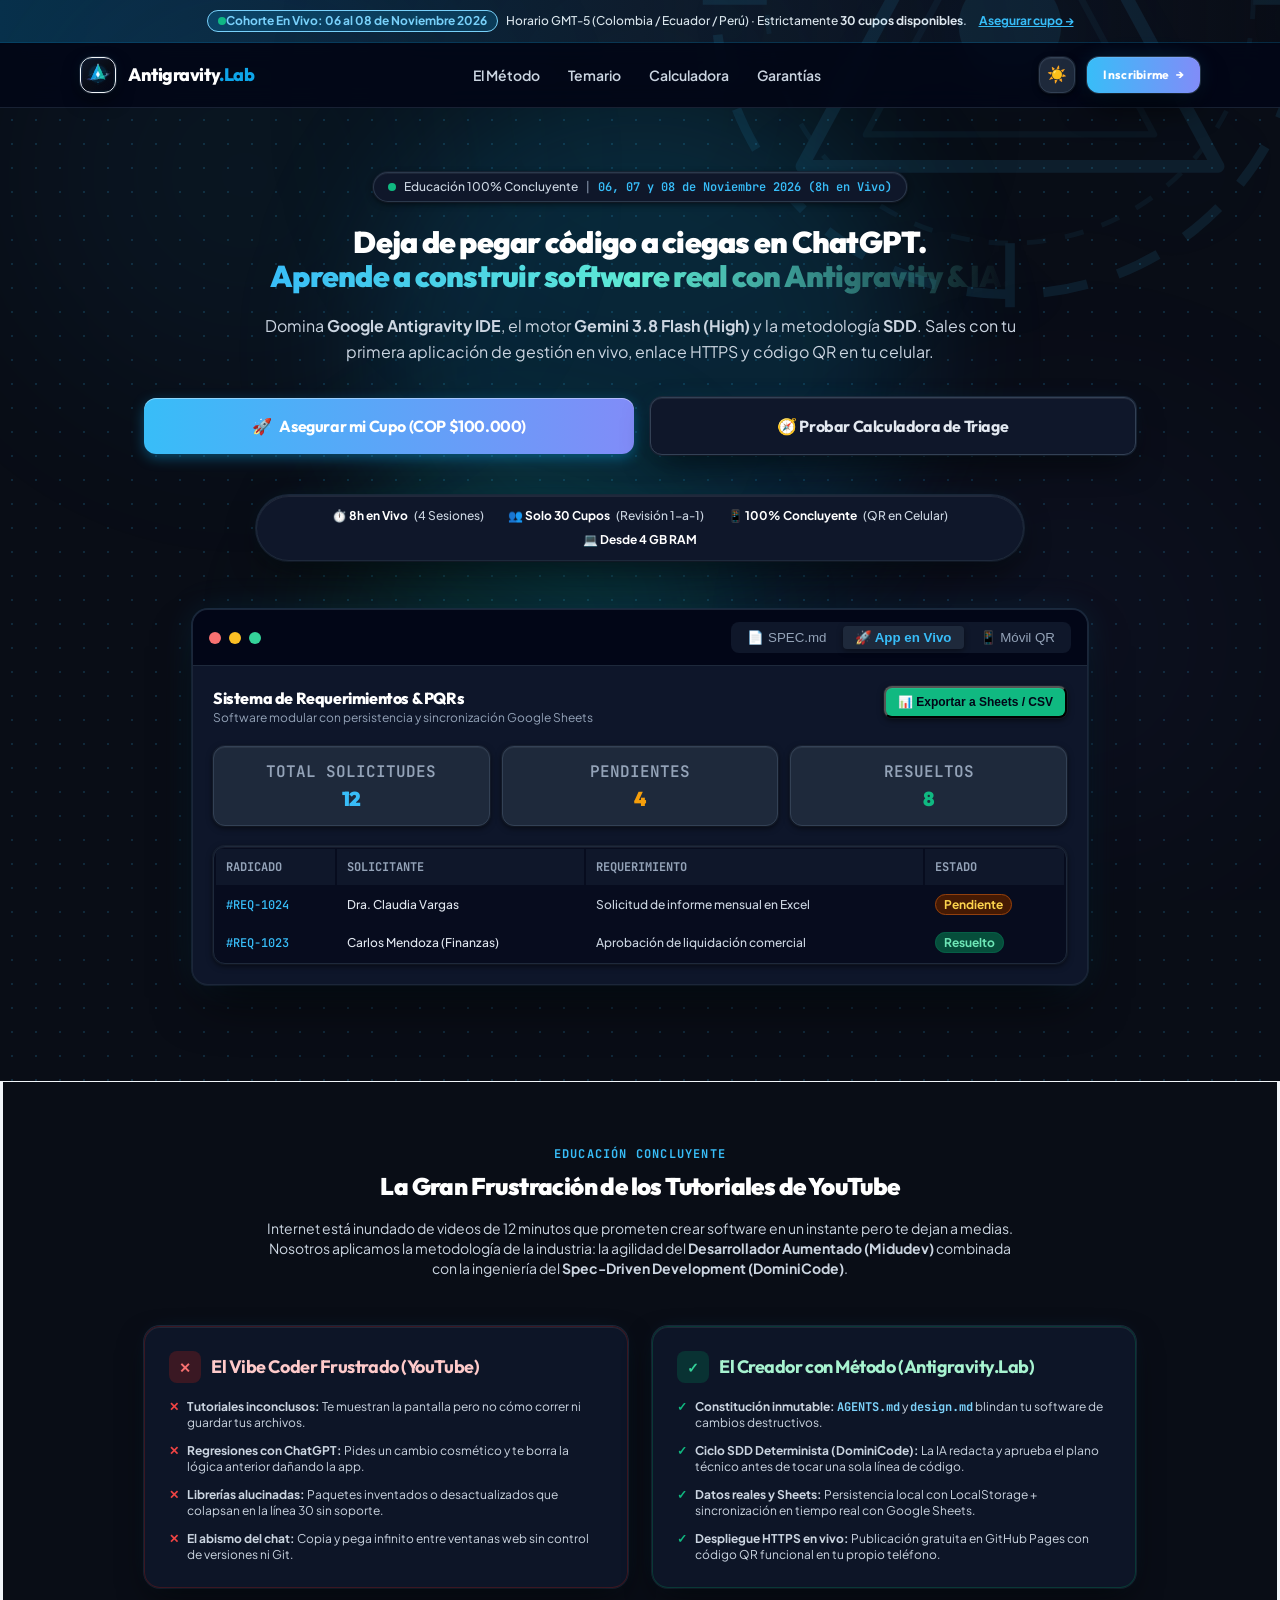
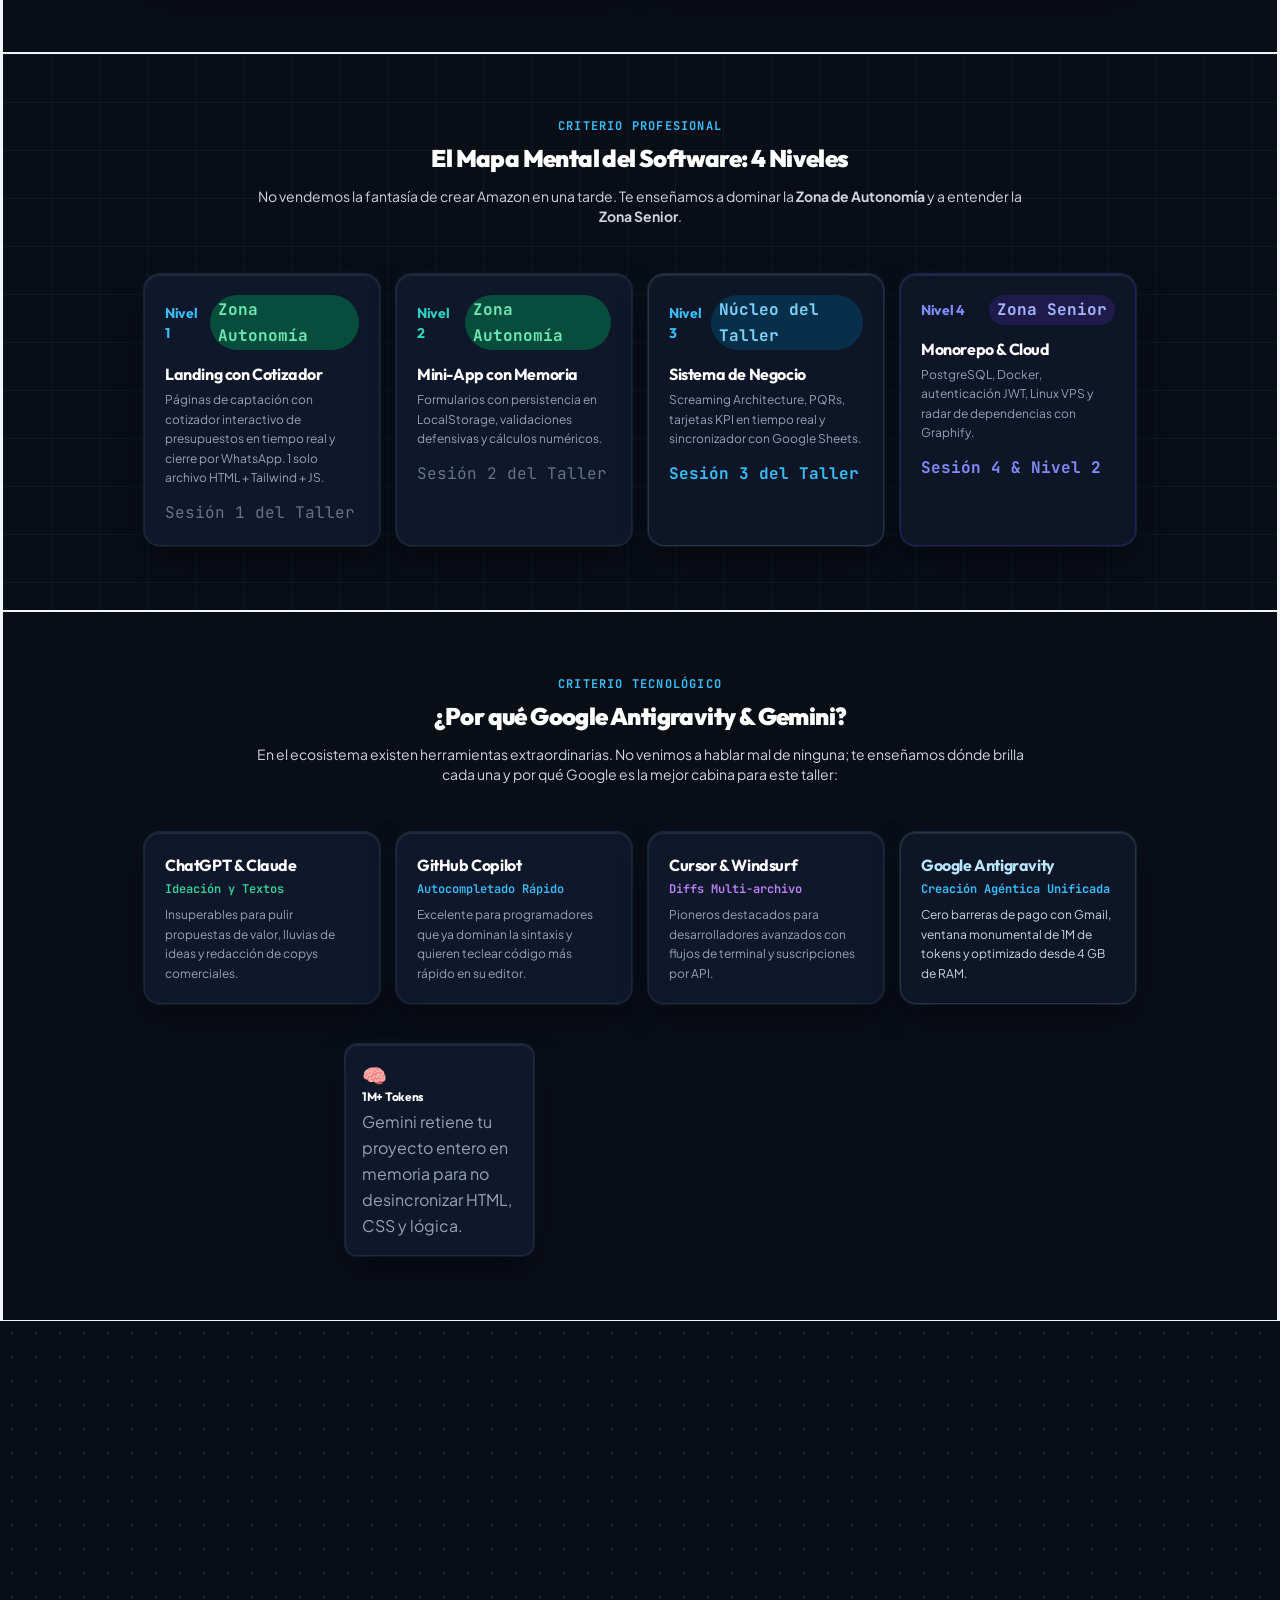
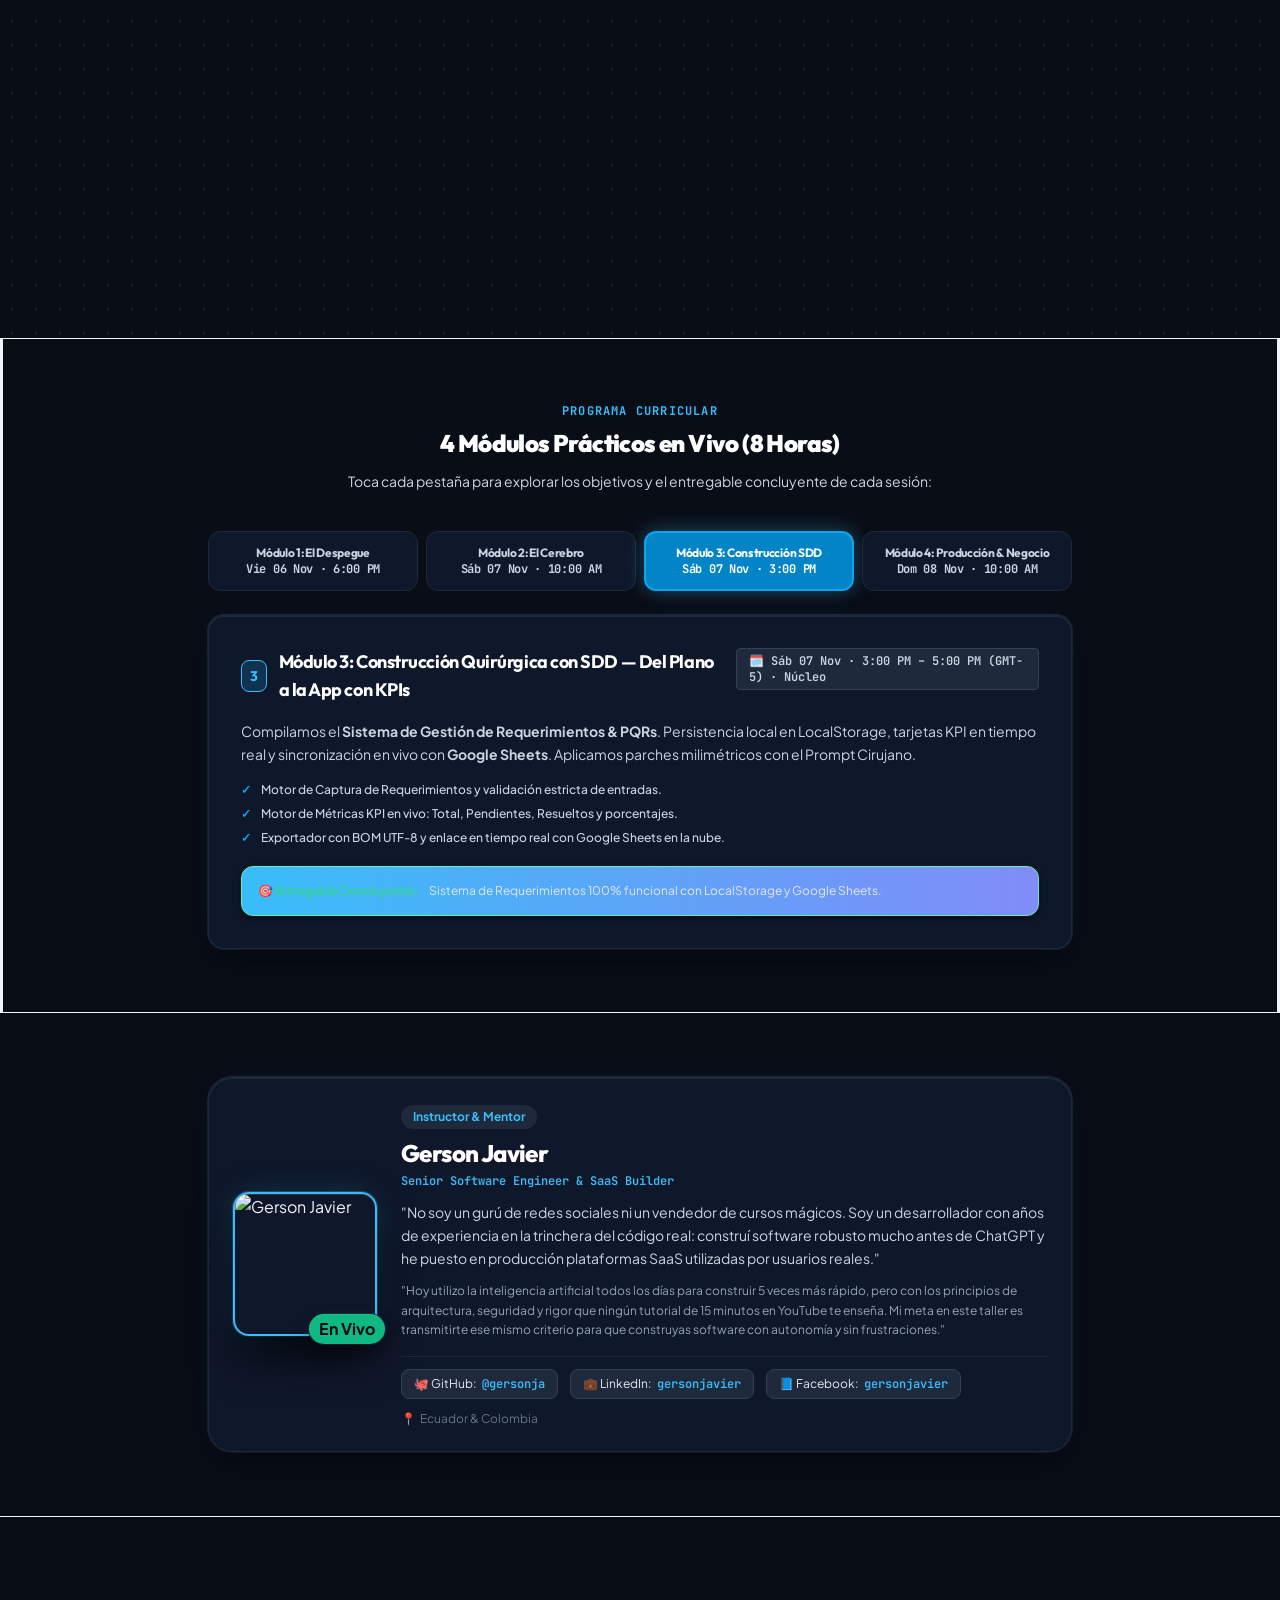
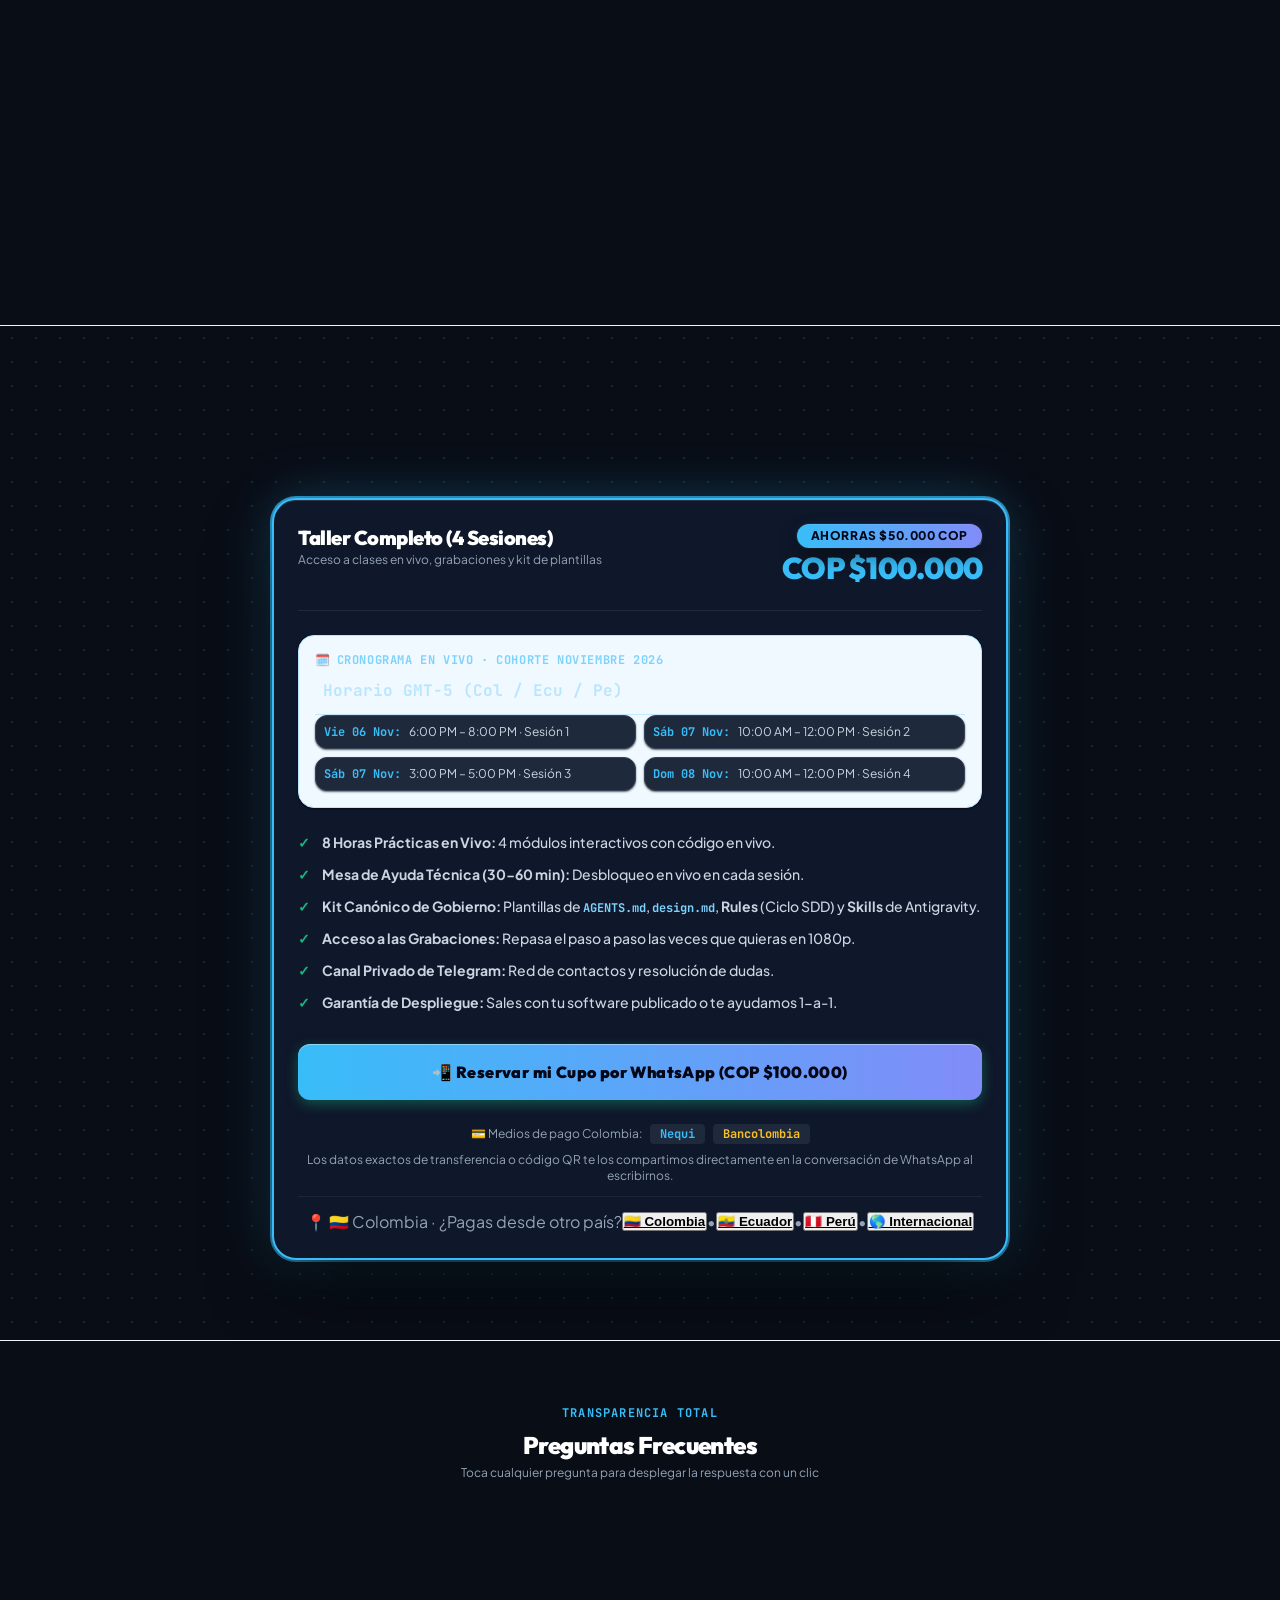
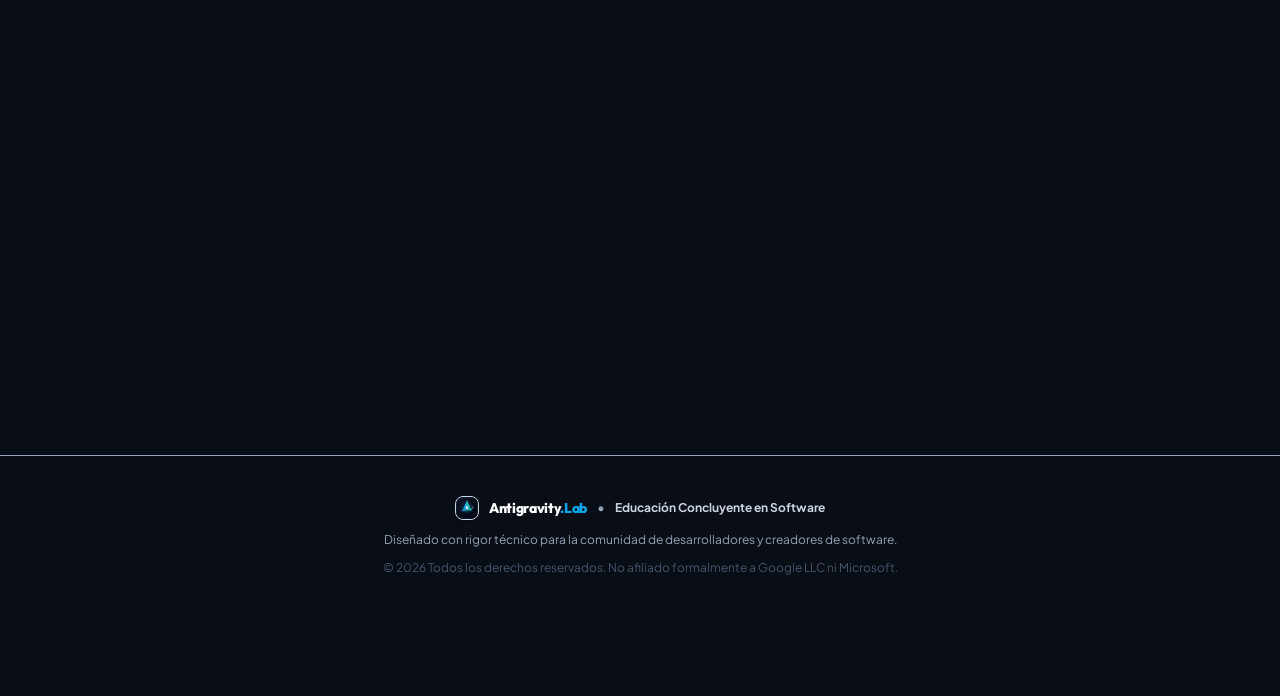
==== commit ddcd2138: "feat(parallax): inicio del logo en top con 50% visible y recorrido extendido" ====
--- a/index.html
+++ b/index.html
@@ -1507,8 +1507,10 @@
           orb3.style.transform = `translate3d(${x3.toFixed(1)}px, ${y3.toFixed(1)}px, 0)`;
         }
         if (watermark) {
-          const deg = progress * 45;
-          const yWm = progress * 360;
+          const vh = window.innerHeight || 800;
+          const totalTravel = Math.round(vh * 0.62 + 320);
+          const deg = progress * 75;
+          const yWm = progress * totalTravel;
           watermark.style.transform = `translate3d(0, ${yWm.toFixed(1)}px, 0) rotate(${deg.toFixed(1)}deg)`;
         }
         ticking = false;
--- a/styles.css
+++ b/styles.css
@@ -1160,7 +1160,7 @@
   position: absolute;
   width: 640px;
   height: 640px;
-  top: 18%;
+  top: -320px;
   right: -50px;
   opacity: 0.16;
   filter: drop-shadow(0 20px 35px rgba(14, 165, 233, 0.35));
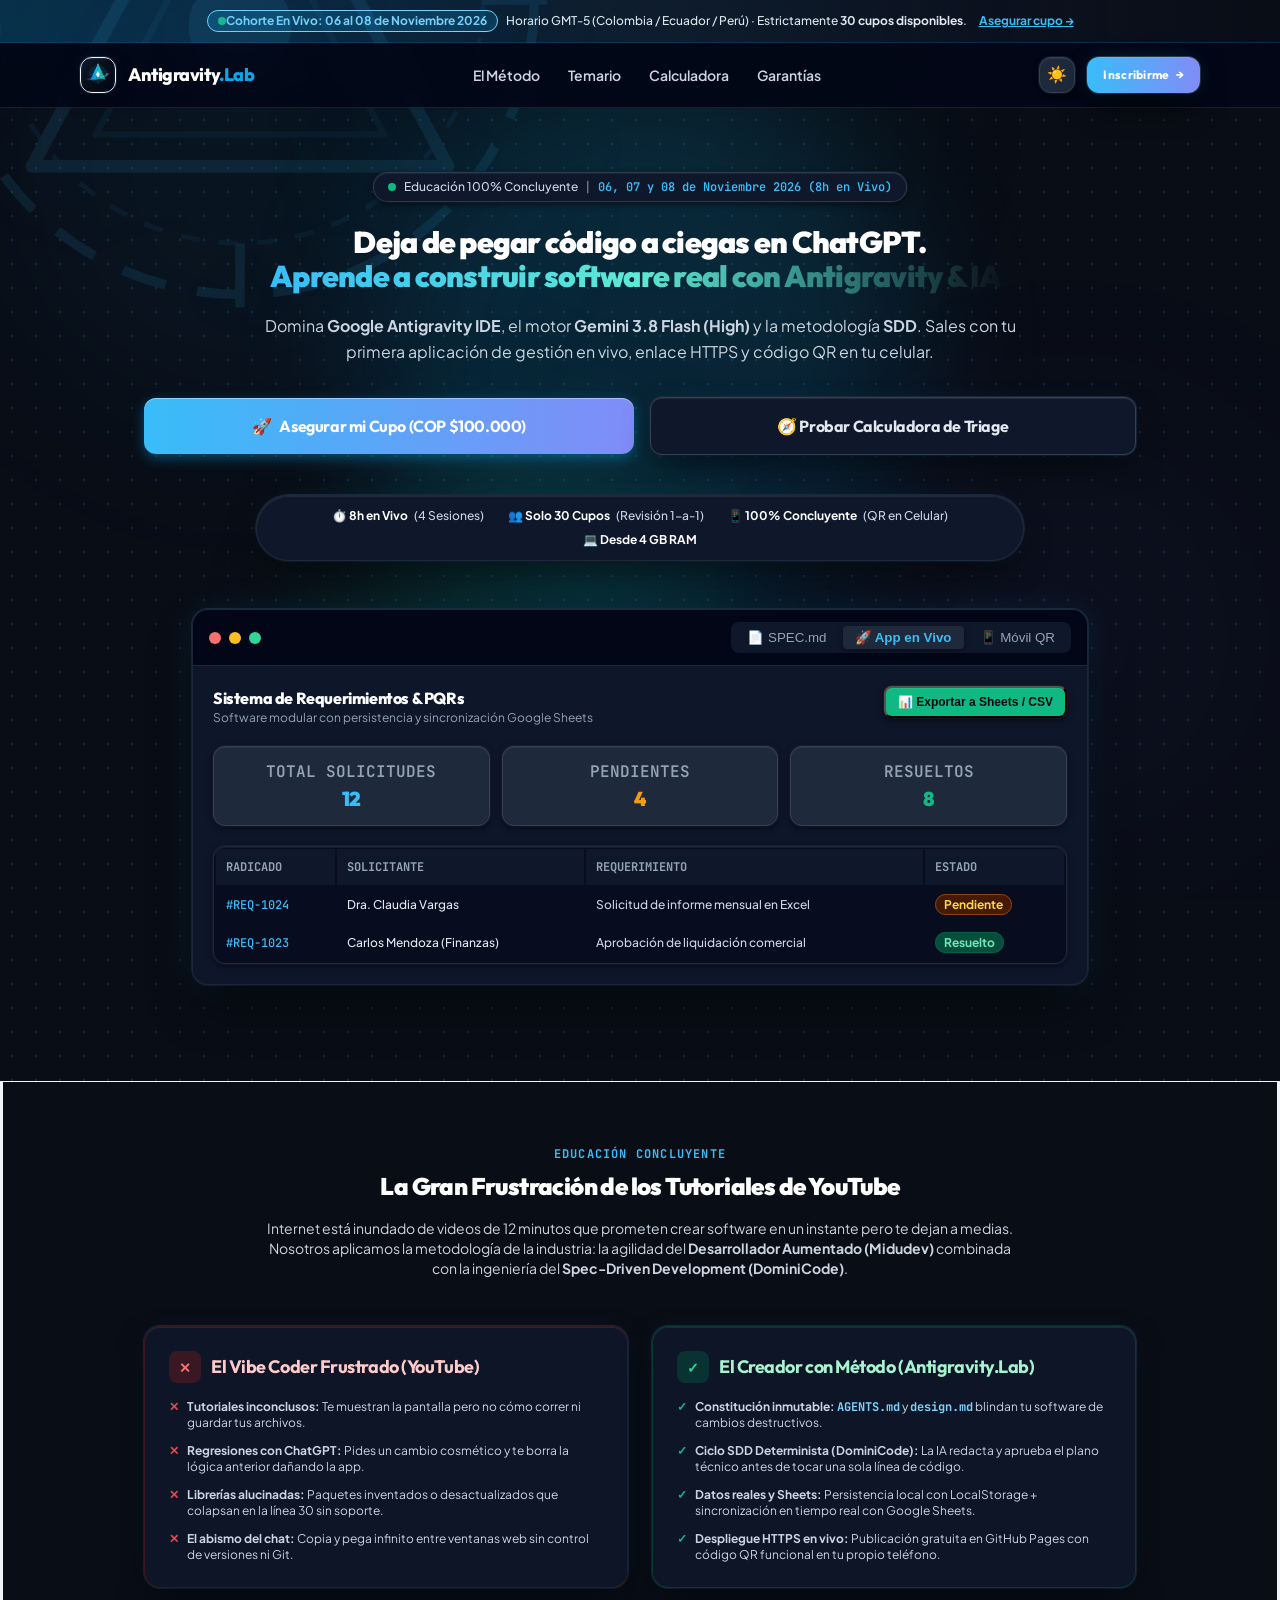
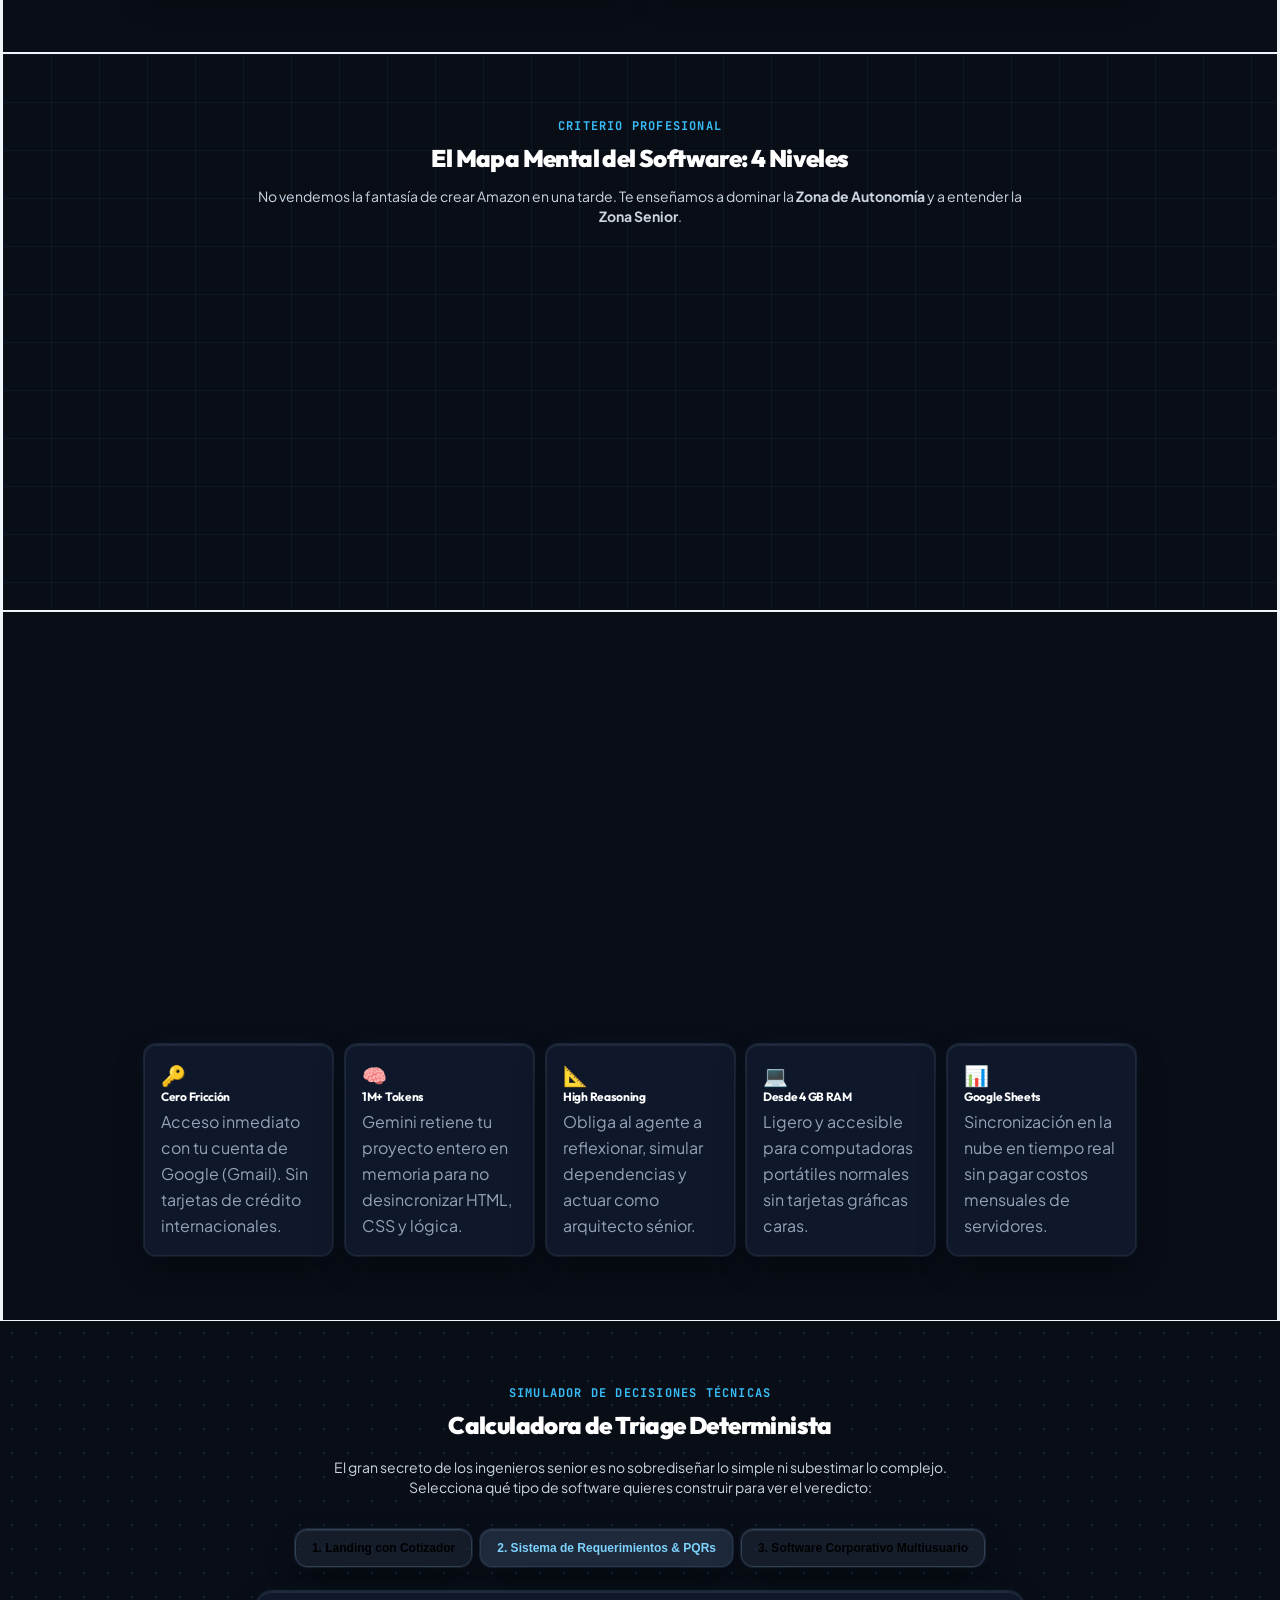
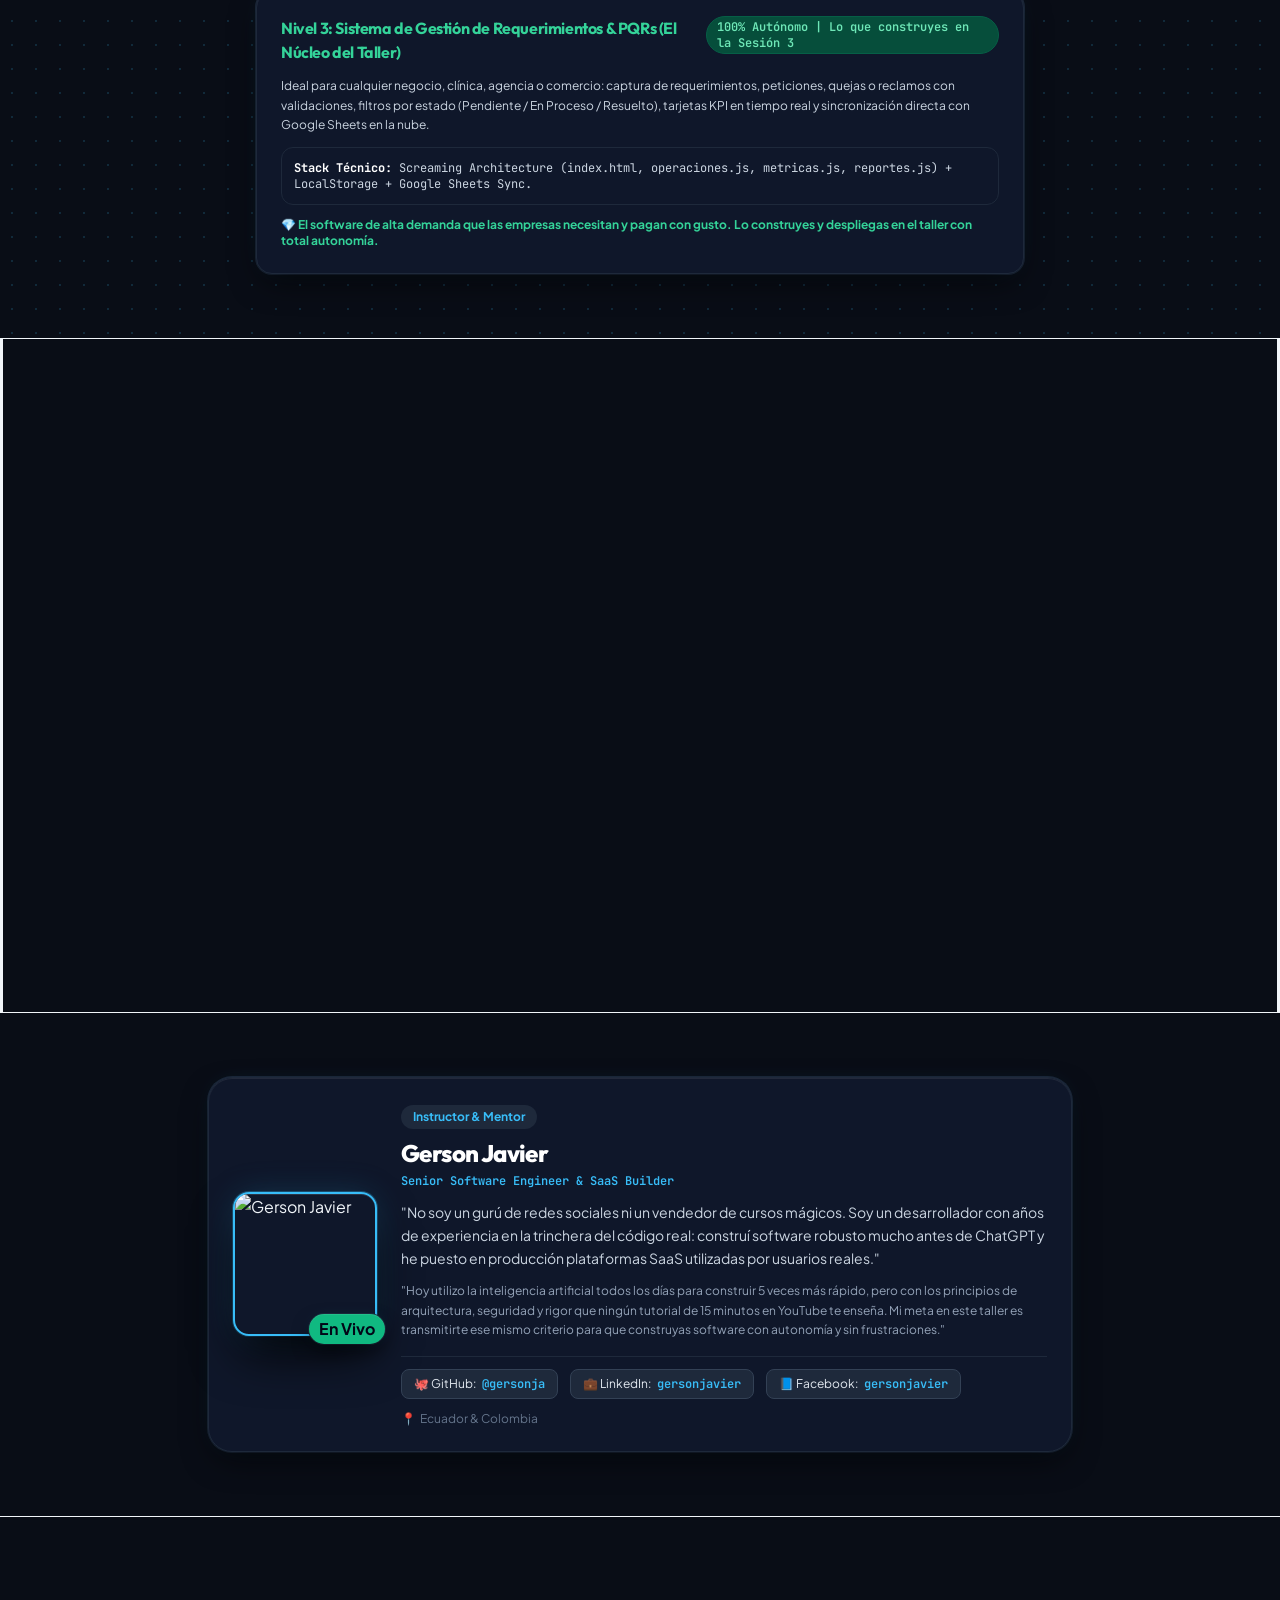
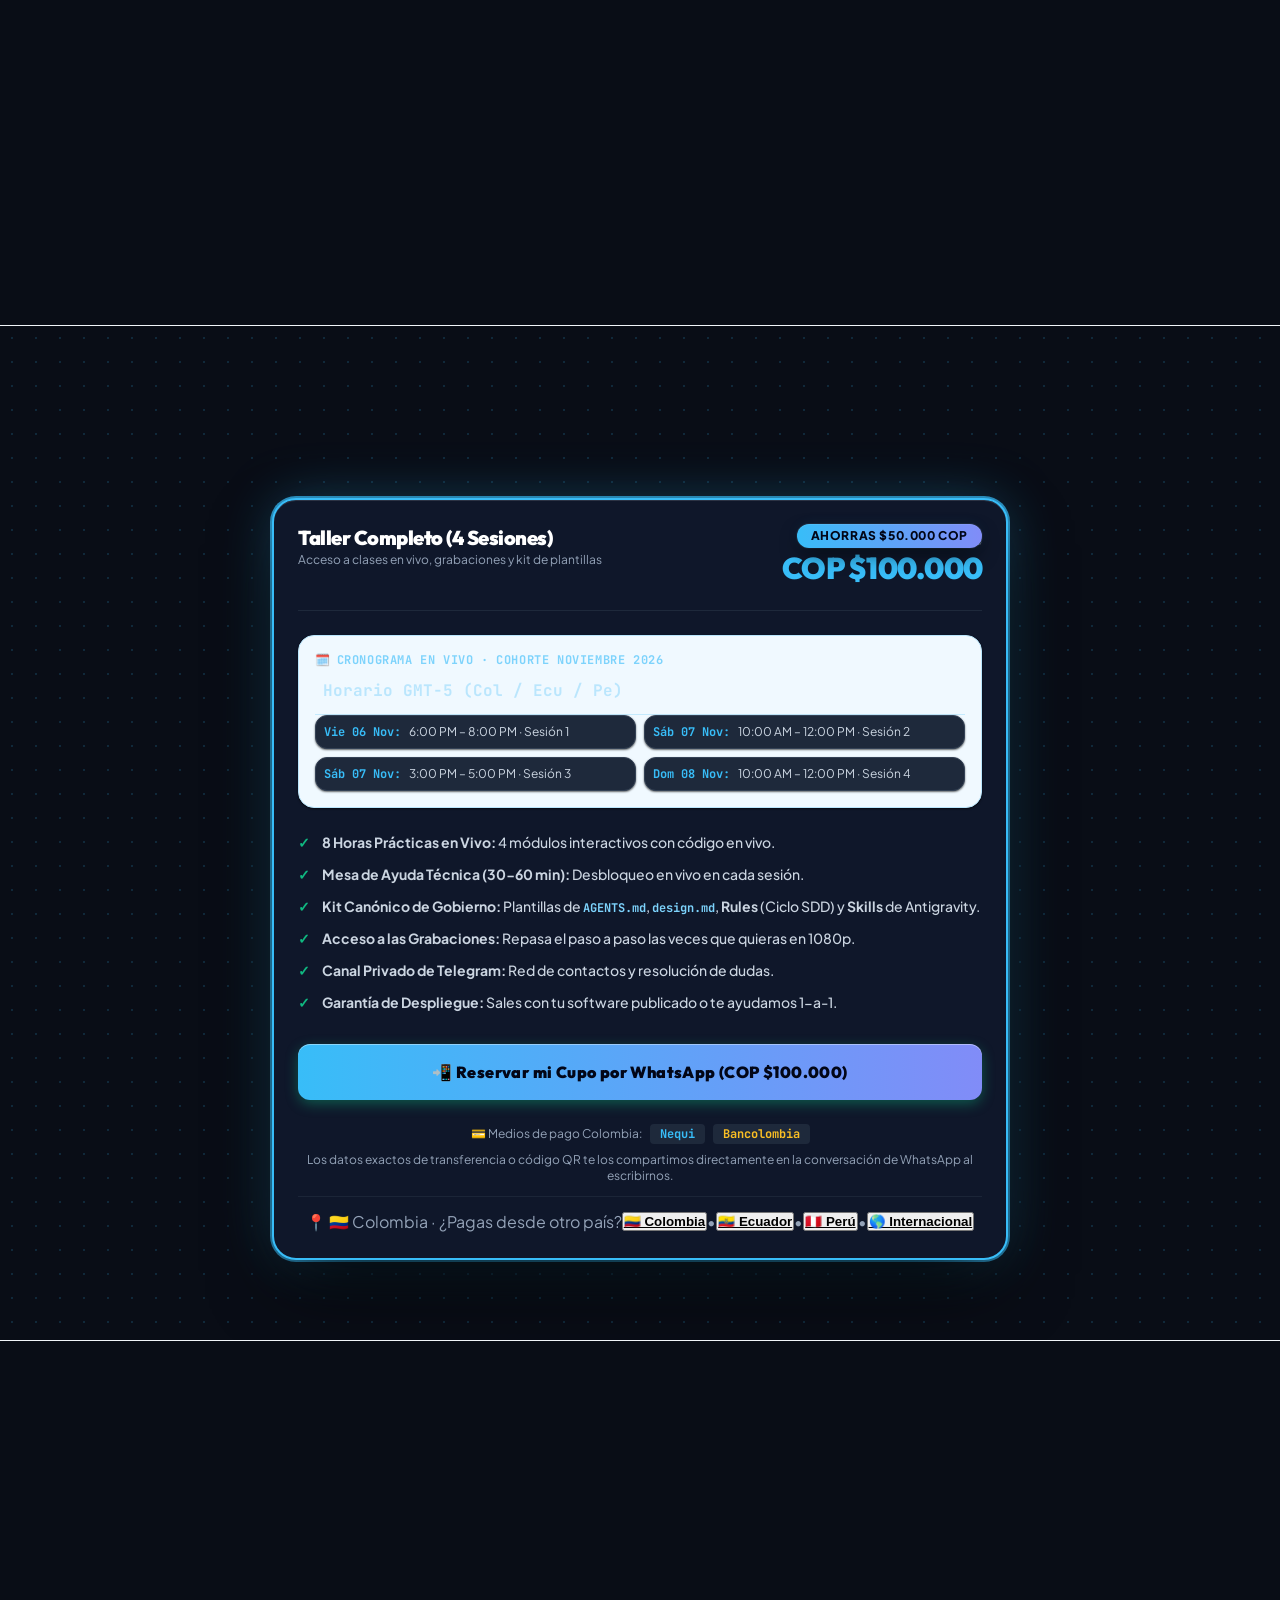
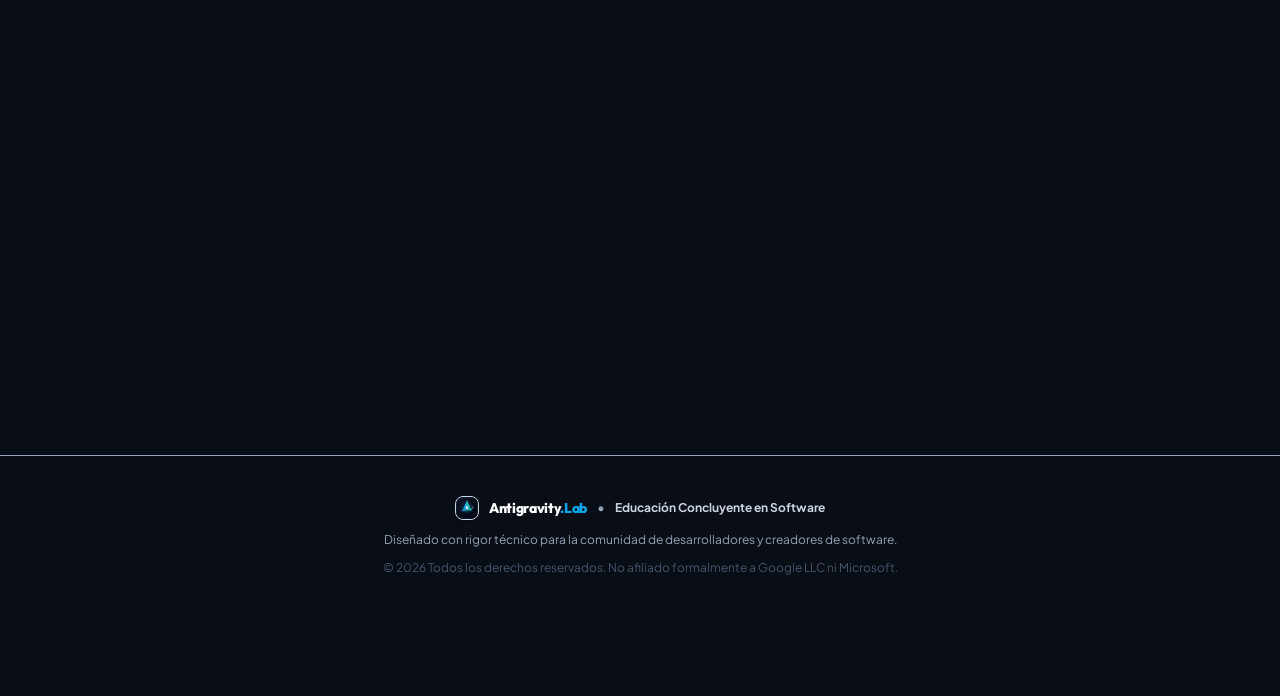
==== commit f2ecb49f: "feat(parallax): trayectoria senoidal en S (top-left -> centro-derecha -> bottom-left)" ====
--- a/index.html
+++ b/index.html
@@ -1508,10 +1508,23 @@
         }
         if (watermark) {
           const vh = window.innerHeight || 800;
-          const totalTravel = Math.round(vh * 0.62 + 320);
-          const deg = progress * 75;
-          const yWm = progress * totalTravel;
-          watermark.style.transform = `translate3d(0, ${yWm.toFixed(1)}px, 0) rotate(${deg.toFixed(1)}deg)`;
+          const vw = window.innerWidth || 1200;
+
+          // 1. Recorrido Vertical (Y): Mayor amplitud para mayor velocidad visual
+          const totalTravelY = Math.round(vh * 0.85 + 320);
+          const yWm = progress * totalTravelY;
+
+          // 2. Recorrido Horizontal (X) en Arco Senoidal (Izquierda -> Derecha/Centro -> Izquierda):
+          // En progress = 0: sin(0) = 0 -> Inicia en la esquina superior izquierda
+          // En progress = 0.5: sin(PI/2) = 1 -> Se desplaza hacia la derecha y al centro
+          // En progress = 1: sin(PI) = 0 -> Vuelve a ubicarse a la izquierda cerca del footer
+          const maxSwingX = vw > 768 ? Math.max(vw - 520, 360) : Math.max(vw * 0.45, 120);
+          const xWm = Math.sin(progress * Math.PI) * maxSwingX;
+
+          // 3. Rotación dinámica continua (140 grados)
+          const deg = progress * 140;
+
+          watermark.style.transform = `translate3d(${xWm.toFixed(1)}px, ${yWm.toFixed(1)}px, 0) rotate(${deg.toFixed(1)}deg)`;
         }
         ticking = false;
       }
--- a/styles.css
+++ b/styles.css
@@ -1161,7 +1161,7 @@
   width: 640px;
   height: 640px;
   top: -320px;
-  right: -50px;
+  left: -80px;
   opacity: 0.16;
   filter: drop-shadow(0 20px 35px rgba(14, 165, 233, 0.35));
   will-change: transform;
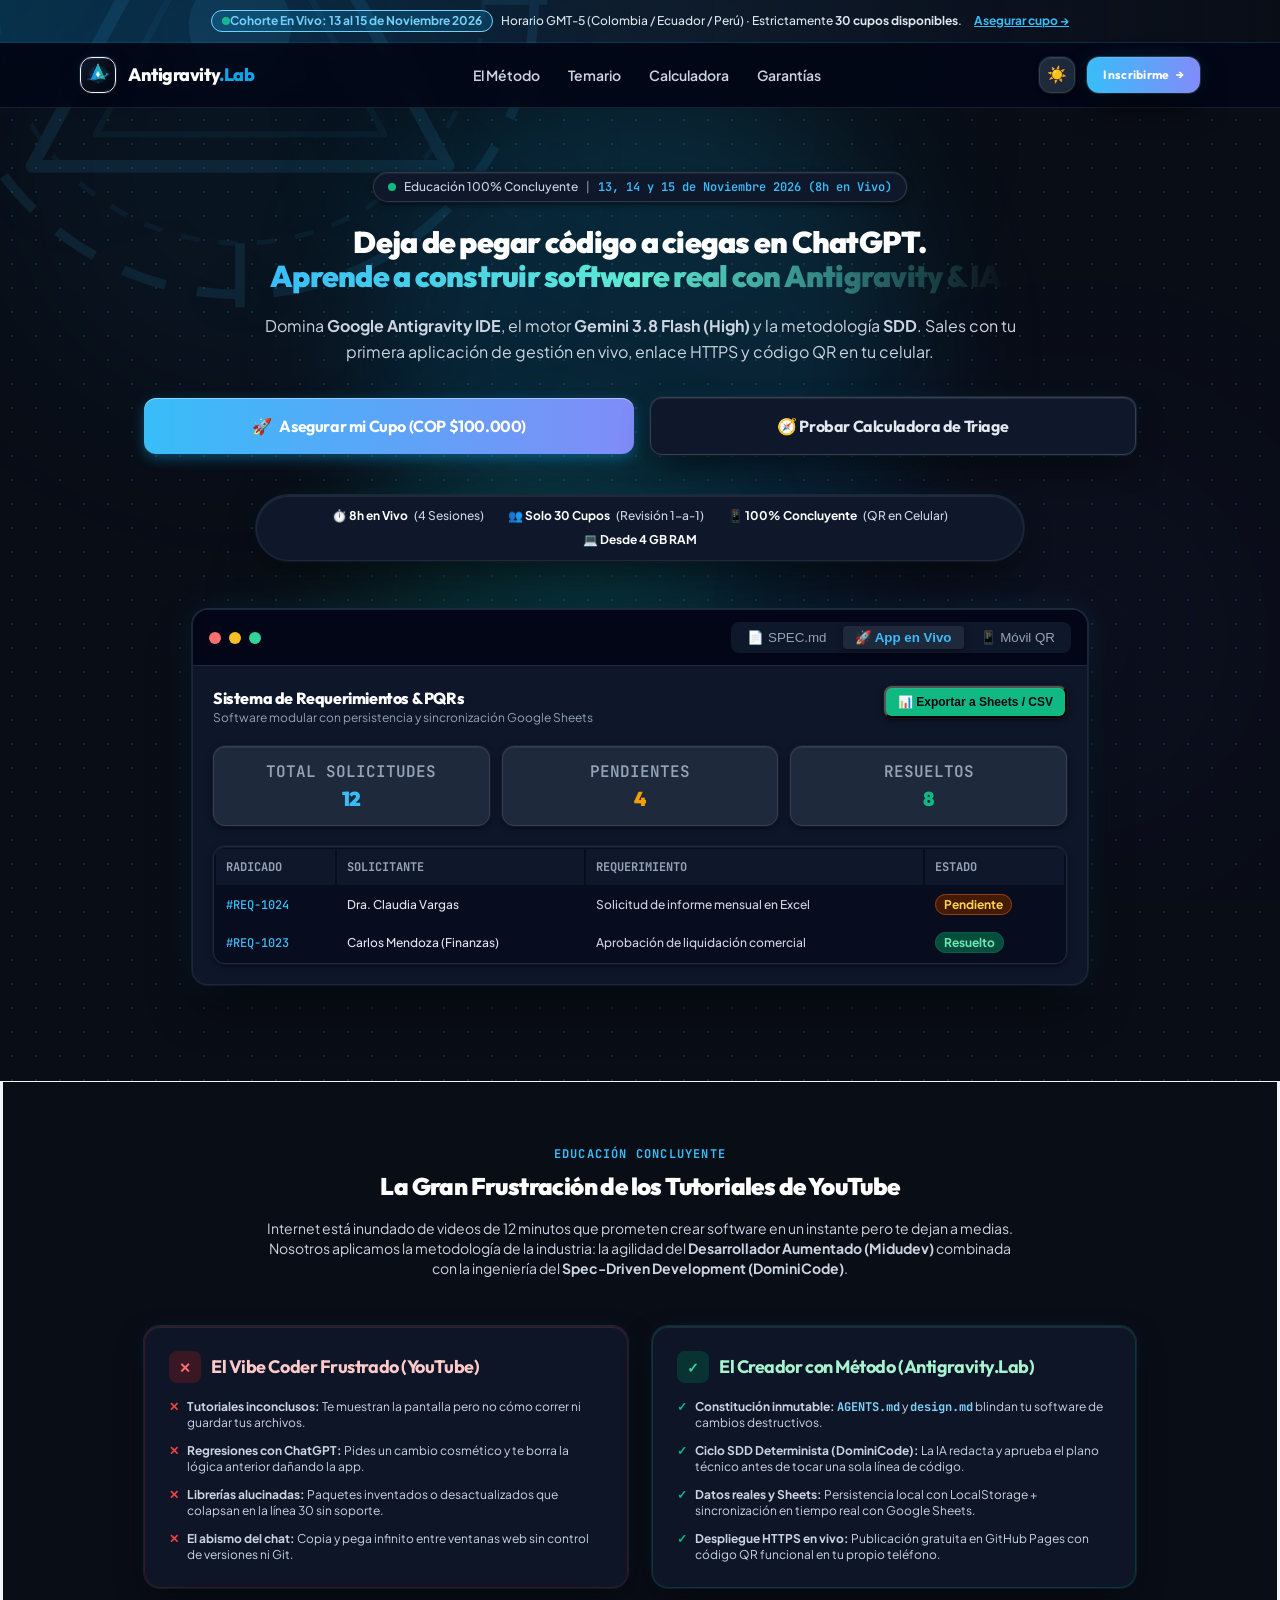
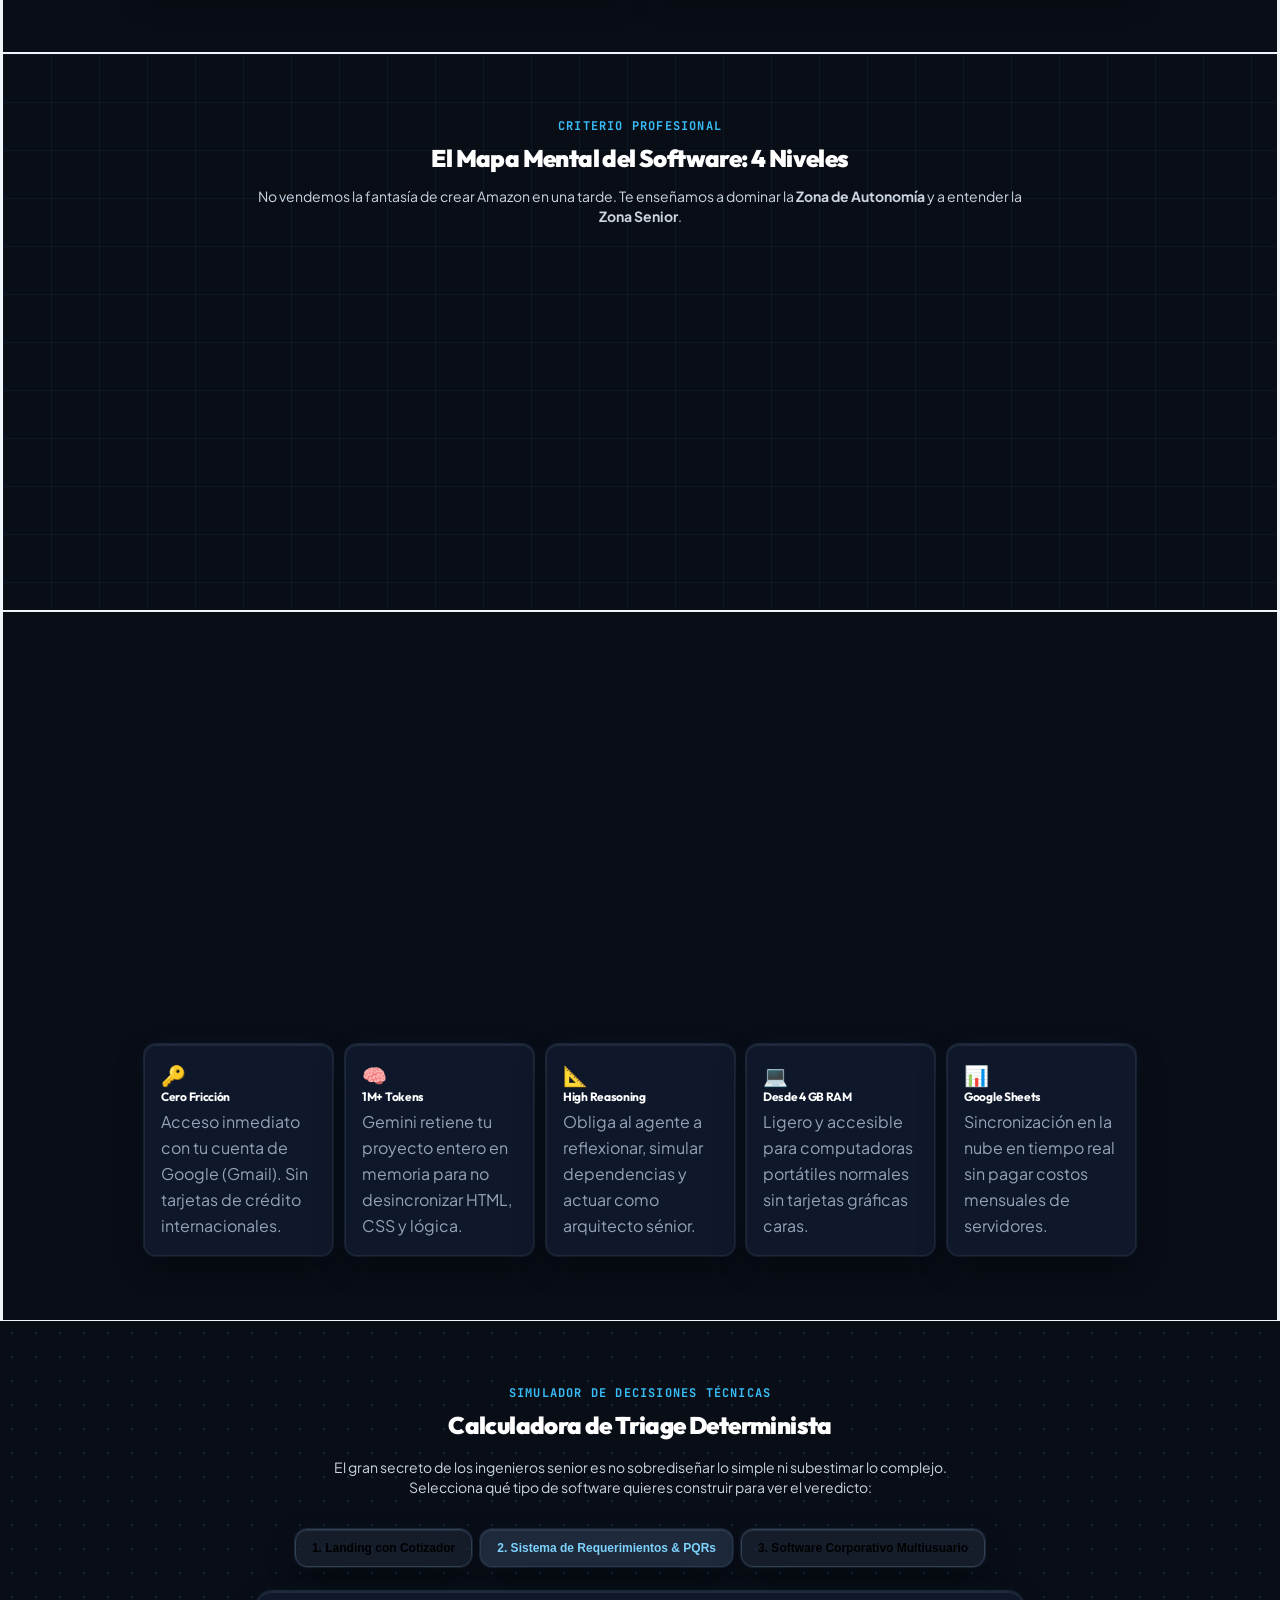
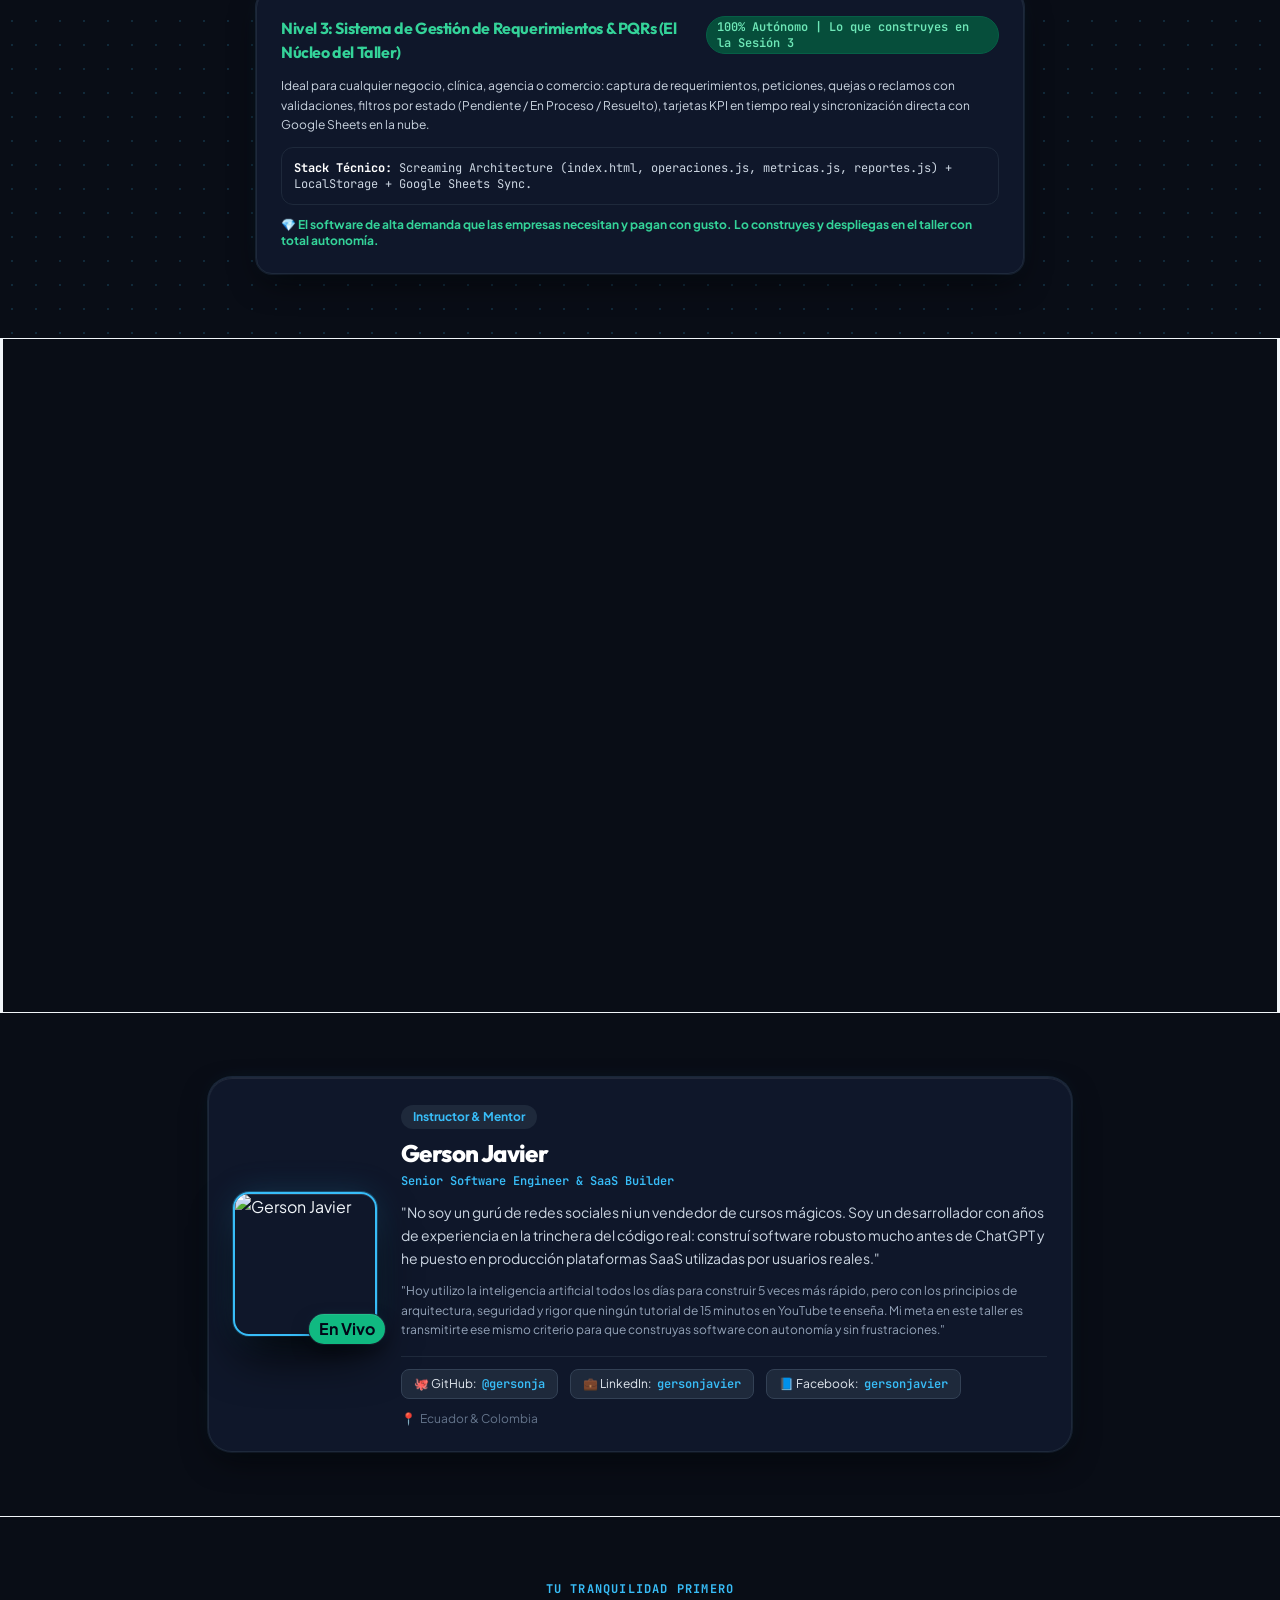
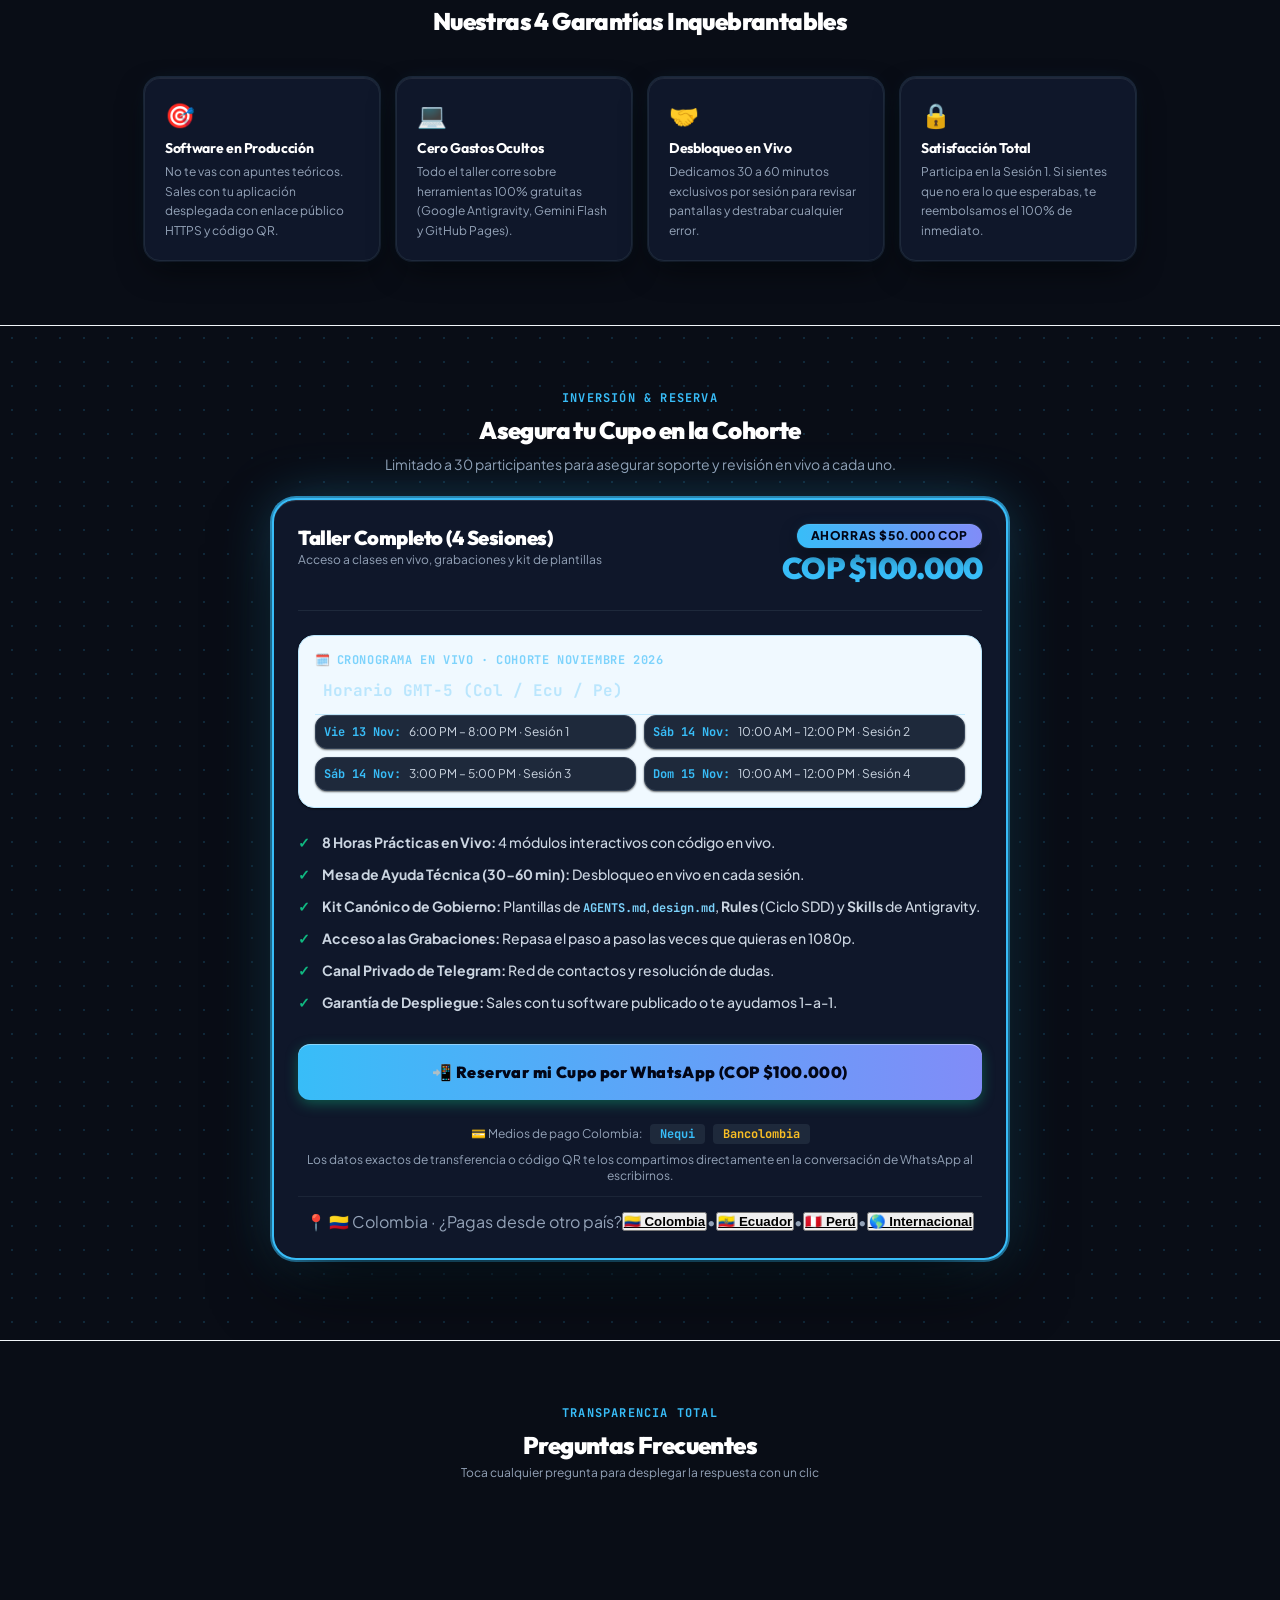
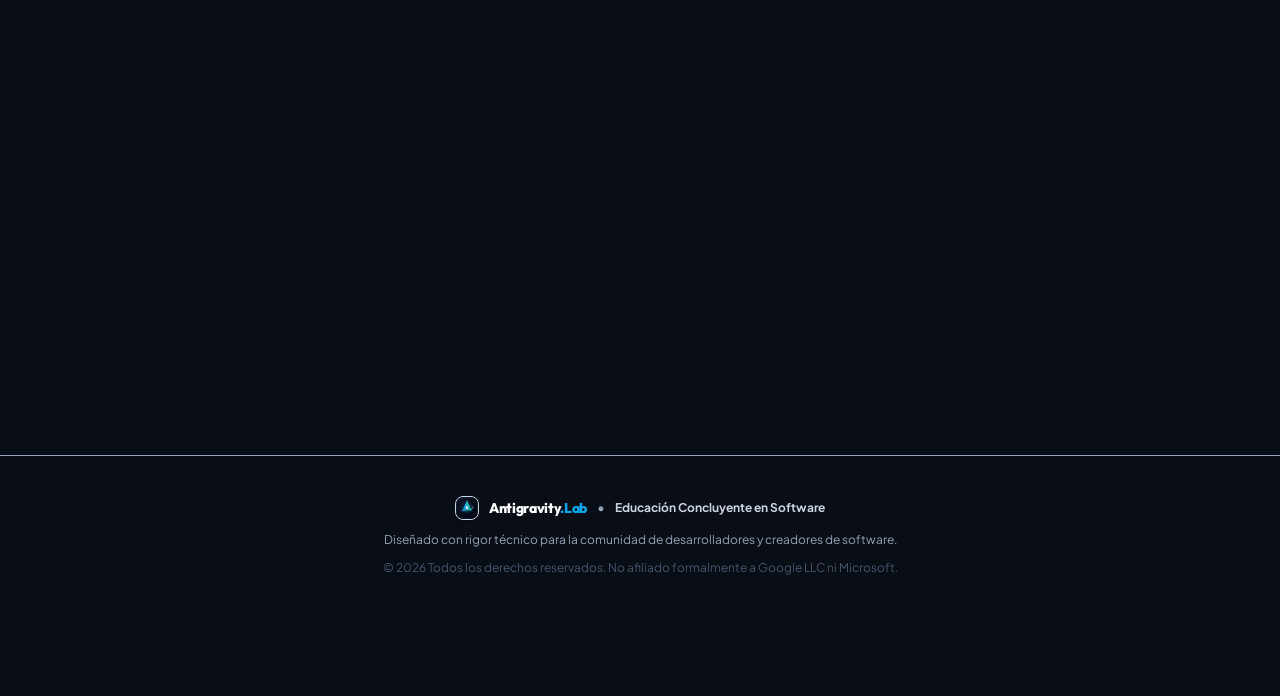
==== commit 156b275e: "chore(fechas): aplazar cohorte una semana al 13, 14 y 15 de Noviembre 2026" ====
--- a/index.html
+++ b/index.html
@@ -114,7 +114,7 @@
   <div class="bg-gradient-to-r from-sky-100 via-indigo-50 to-sky-100 dark:from-sky-950 dark:via-slate-900 dark:to-indigo-950 border-b border-sky-200/80 dark:border-sky-800/40 py-2.5 px-4 text-center text-xs sm:text-sm text-sky-950 dark:text-slate-200 transition-colors shadow-xs">
     <div class="max-w-6xl mx-auto flex items-center justify-center gap-2 font-medium">
       <span class="inline-flex items-center justify-center px-2.5 py-0.5 rounded-full text-xs font-bold bg-sky-500/20 text-sky-700 dark:text-sky-300 border border-sky-500/30">
-        <span class="w-2 h-2 rounded-full bg-emerald-500 animate-pulse mr-1.5"></span> Cohorte En Vivo: 06 al 08 de Noviembre 2026
+        <span class="w-2 h-2 rounded-full bg-emerald-500 animate-pulse mr-1.5"></span> Cohorte En Vivo: 13 al 15 de Noviembre 2026
       </span>
       <span>Horario GMT-5 (Colombia / Ecuador / Perú) · Estrictamente <strong>30 cupos disponibles</strong>.</span>
       <a href="#precio" class="hidden md:inline-flex items-center text-sky-600 dark:text-sky-400 hover:text-sky-500 dark:hover:text-sky-300 font-bold underline ml-1">
@@ -224,7 +224,7 @@
         <span class="flex h-2 w-2 rounded-full bg-emerald-500"></span>
         <span class="font-medium">Educación 100% Concluyente</span>
         <span class="text-slate-400">|</span>
-        <span class="text-sky-600 dark:text-sky-400 font-mono font-semibold">06, 07 y 08 de Noviembre 2026 (8h en Vivo)</span>
+        <span class="text-sky-600 dark:text-sky-400 font-mono font-semibold">13, 14 y 15 de Noviembre 2026 (8h en Vivo)</span>
       </div>
 
       <!-- Título Principal con Outfit (Display) -->
@@ -645,19 +645,19 @@
       <div class="grid grid-cols-2 sm:grid-cols-4 gap-2 mb-6 reveal-down">
         <button id="mod-tab-1" onclick="setModuleTab(1)" class="module-tab-btn py-3 px-3 rounded-xl text-xs sm:text-sm font-display font-bold border transition text-center border-slate-200 dark:border-slate-800 bg-white dark:bg-slate-900 text-slate-600 dark:text-slate-300">
           Módulo 1: El Despegue
-          <span class="block text-[10px] opacity-75 font-mono mt-0.5">Vie 06 Nov · 6:00 PM</span>
+          <span class="block text-[10px] opacity-75 font-mono mt-0.5">Vie 13 Nov · 6:00 PM</span>
         </button>
         <button id="mod-tab-2" onclick="setModuleTab(2)" class="module-tab-btn py-3 px-3 rounded-xl text-xs sm:text-sm font-display font-bold border transition text-center border-slate-200 dark:border-slate-800 bg-white dark:bg-slate-900 text-slate-600 dark:text-slate-300">
           Módulo 2: El Cerebro
-          <span class="block text-[10px] opacity-75 font-mono mt-0.5">Sáb 07 Nov · 10:00 AM</span>
+          <span class="block text-[10px] opacity-75 font-mono mt-0.5">Sáb 14 Nov · 10:00 AM</span>
         </button>
         <button id="mod-tab-3" onclick="setModuleTab(3)" class="module-tab-btn active py-3 px-3 rounded-xl text-xs sm:text-sm font-display font-bold border-2 border-sky-500 bg-sky-50 dark:bg-slate-800 text-sky-900 dark:text-sky-300 shadow-md text-center">
           Módulo 3: Construcción SDD
-          <span class="block text-[10px] opacity-75 font-mono mt-0.5">Sáb 07 Nov · 3:00 PM</span>
+          <span class="block text-[10px] opacity-75 font-mono mt-0.5">Sáb 14 Nov · 3:00 PM</span>
         </button>
         <button id="mod-tab-4" onclick="setModuleTab(4)" class="module-tab-btn py-3 px-3 rounded-xl text-xs sm:text-sm font-display font-bold border transition text-center border-slate-200 dark:border-slate-800 bg-white dark:bg-slate-900 text-slate-600 dark:text-slate-300">
           Módulo 4: Producción & Negocio
-          <span class="block text-[10px] opacity-75 font-mono mt-0.5">Dom 08 Nov · 10:00 AM</span>
+          <span class="block text-[10px] opacity-75 font-mono mt-0.5">Dom 15 Nov · 10:00 AM</span>
         </button>
       </div>
 
@@ -805,19 +805,19 @@
           </div>
           <div class="grid grid-cols-1 sm:grid-cols-2 gap-2 text-xs text-slate-700 dark:text-slate-300">
             <div class="flex items-center gap-2 bg-white/90 dark:bg-slate-800 p-2 rounded-xl border border-sky-100 dark:border-slate-700 shadow-xs">
-              <span class="font-bold text-sky-600 dark:text-sky-400 font-mono">Vie 06 Nov:</span>
+              <span class="font-bold text-sky-600 dark:text-sky-400 font-mono">Vie 13 Nov:</span>
               <span>6:00 PM – 8:00 PM · Sesión 1</span>
             </div>
             <div class="flex items-center gap-2 bg-white/90 dark:bg-slate-800 p-2 rounded-xl border border-sky-100 dark:border-slate-700 shadow-xs">
-              <span class="font-bold text-sky-600 dark:text-sky-400 font-mono">Sáb 07 Nov:</span>
+              <span class="font-bold text-sky-600 dark:text-sky-400 font-mono">Sáb 14 Nov:</span>
               <span>10:00 AM – 12:00 PM · Sesión 2</span>
             </div>
             <div class="flex items-center gap-2 bg-white/90 dark:bg-slate-800 p-2 rounded-xl border border-sky-100 dark:border-slate-700 shadow-xs">
-              <span class="font-bold text-sky-600 dark:text-sky-400 font-mono">Sáb 07 Nov:</span>
+              <span class="font-bold text-sky-600 dark:text-sky-400 font-mono">Sáb 14 Nov:</span>
               <span>3:00 PM – 5:00 PM · Sesión 3</span>
             </div>
             <div class="flex items-center gap-2 bg-white/90 dark:bg-slate-800 p-2 rounded-xl border border-sky-100 dark:border-slate-700 shadow-xs">
-              <span class="font-bold text-sky-600 dark:text-sky-400 font-mono">Dom 08 Nov:</span>
+              <span class="font-bold text-sky-600 dark:text-sky-400 font-mono">Dom 15 Nov:</span>
               <span>10:00 AM – 12:00 PM · Sesión 4</span>
             </div>
           </div>
@@ -850,7 +850,7 @@
         </div>
 
         <!-- Botón de Pago Principal con Profundidad Táctil (WhatsApp) -->
-        <a id="cta-whatsapp" href="https://wa.me/573245596884?text=Hola!%20Quiero%20asegurar%20mi%20cupo%20en%20el%20Taller%20Pr%C3%A1ctico%20de%20Antigravity%20por%20$100.000%20COP%20para%20la%20cohorte%20del%206%20al%208%20de%20Noviembre" target="_blank" class="w-full py-4 px-6 rounded-xl bg-gradient-to-r from-emerald-500 to-teal-400 hover:from-emerald-400 hover:to-teal-300 text-slate-950 font-display font-black text-center text-base sm:text-lg block transition btn-tactile-emerald mb-4 tracking-wide">
+        <a id="cta-whatsapp" href="https://wa.me/573245596884?text=Hola!%20Quiero%20asegurar%20mi%20cupo%20en%20el%20Taller%20Pr%C3%A1ctico%20de%20Antigravity%20por%20$100.000%20COP%20para%20la%20cohorte%20del%2013%20al%2015%20de%20Noviembre" target="_blank" class="w-full py-4 px-6 rounded-xl bg-gradient-to-r from-emerald-500 to-teal-400 hover:from-emerald-400 hover:to-teal-300 text-slate-950 font-display font-black text-center text-base sm:text-lg block transition btn-tactile-emerald mb-4 tracking-wide">
           📲 Reservar mi Cupo por WhatsApp (COP $100.000)
         </a>
 
@@ -1077,7 +1077,7 @@
       1: {
         num: 1,
         title: "Módulo 1: El Despegue — Landing Comercial con Cotizador Interactivo",
-        duration: "🗓️ Vie 06 Nov · 6:00 PM – 8:00 PM (GMT-5)",
+        duration: "🗓️ Vie 13 Nov · 6:00 PM – 8:00 PM (GMT-5)",
         desc: "Instalamos y calibramos <strong>Google Antigravity IDE</strong> con <strong>Gemini 3.8 Flash (High Reasoning)</strong>. Separamos la Idea del Stack y construimos una Landing comercial con <strong>Cotizador Interactivo de Presupuestos</strong> en tiempo real y botón de WhatsApp en tu PC desde 4 GB de RAM, realizando tu primer commit en GitHub.",
         points: [
           "Del chat web conversacional al agente residente en tu código.",
@@ -1089,7 +1089,7 @@
       2: {
         num: 2,
         title: "Módulo 2: Domando a la IA — AGENTS.md, design.md, Rules & Skills",
-        duration: "🗓️ Sáb 07 Nov · 10:00 AM – 12:00 PM (GMT-5)",
+        duration: "🗓️ Sáb 14 Nov · 10:00 AM – 12:00 PM (GMT-5)",
         desc: "Blindamos al agente con el cuarteto canónico: la constitución <code>AGENTS.md</code>, el sistema de UI <code>design.md</code>, las <strong>Rules</strong> de Ciclo SDD y las <strong>Skills</strong> de Antigravity. La IA redacta el plano técnico (<code>SPEC.md</code>) sin tirar código a ciegas.",
         points: [
           "Screaming Architecture: carpetas que gritan el negocio (`features/requerimientos`).",
@@ -1101,7 +1101,7 @@
       3: {
         num: 3,
         title: "Módulo 3: Construcción Quirúrgica con SDD — Del Plano a la App con KPIs",
-        duration: "🗓️ Sáb 07 Nov · 3:00 PM – 5:00 PM (GMT-5) · Núcleo",
+        duration: "🗓️ Sáb 14 Nov · 3:00 PM – 5:00 PM (GMT-5) · Núcleo",
         desc: "Compilamos el <strong>Sistema de Gestión de Requerimientos & PQRs</strong>. Persistencia local en LocalStorage, tarjetas KPI en tiempo real y sincronización en vivo con <strong>Google Sheets</strong>. Aplicamos parches milimétricos con el Prompt Cirujano.",
         points: [
           "Motor de Captura de Requerimientos y validación estricta de entradas.",
@@ -1113,7 +1113,7 @@
       4: {
         num: 4,
         title: "Módulo 4: De Localhost al Mundo — Despliegue, Escala Empresarial & Negocio",
-        duration: "🗓️ Dom 08 Nov · 10:00 AM – 12:00 PM (GMT-5)",
+        duration: "🗓️ Dom 15 Nov · 10:00 AM – 12:00 PM (GMT-5)",
         desc: "Desplegamos en 1 clic a <strong>GitHub Pages (HTTPS)</strong> con código QR abriendo en tu celular. Analizamos la <strong>Escala Corporativa (Nivel 4)</strong> con demostración de <strong>Graphify</strong> para auditar grandes monorepos y estrategia para vender a empresas.",
         points: [
           "Despliegue global gratuito en 3 clics con HTTPS y certificado SSL.",
@@ -1184,7 +1184,7 @@
         headerCta: "(COP $100.000)",
         heroCta: "Asegurar mi Cupo (COP $100.000)",
         btnWhatsapp: "📲 Reservar mi Cupo por WhatsApp (COP $100.000)",
-        whatsappUrl: "https://wa.me/573245596884?text=Hola!%20Quiero%20asegurar%20mi%20cupo%20en%20el%20Taller%20Pr%C3%A1ctico%20de%20Antigravity%20por%20$100.000%20COP%20para%20la%20cohorte%20del%206%20al%208%20de%20Noviembre%20(Colombia)",
+        whatsappUrl: "https://wa.me/573245596884?text=Hola!%20Quiero%20asegurar%20mi%20cupo%20en%20el%20Taller%20Pr%C3%A1ctico%20de%20Antigravity%20por%20$100.000%20COP%20para%20la%20cohorte%20del%2013%20al%2015%20de%20Noviembre%20(Colombia)",
         methodsHtml: `
           <div class="flex items-center justify-center gap-2">
             <span>💳 Medios de pago Colombia:</span>
@@ -1206,7 +1206,7 @@
         headerCta: "(USD $25)",
         heroCta: "Asegurar mi Cupo (USD $25)",
         btnWhatsapp: "📲 Reservar mi Cupo por WhatsApp (USD $25)",
-        whatsappUrl: "https://wa.me/573245596884?text=Hola!%20Quiero%20asegurar%20mi%20cupo%20en%20el%20Taller%20Pr%C3%A1ctico%20de%20Antigravity%20por%20$25%20USD%20para%20la%20cohorte%20del%206%20al%208%20de%20Noviembre%20(Ecuador)",
+        whatsappUrl: "https://wa.me/573245596884?text=Hola!%20Quiero%20asegurar%20mi%20cupo%20en%20el%20Taller%20Pr%C3%A1ctico%20de%20Antigravity%20por%20$25%20USD%20para%20la%20cohorte%20del%2013%20al%2015%20de%20Noviembre%20(Ecuador)",
         methodsHtml: `
           <div class="flex flex-wrap items-center justify-center gap-2">
             <span>💳 Medios de pago Ecuador:</span>
@@ -1228,7 +1228,7 @@
         headerCta: "(S/ 100 PEN)",
         heroCta: "Asegurar mi Cupo (S/ 100 PEN)",
         btnWhatsapp: "📲 Reservar mi Cupo por WhatsApp (S/ 100 PEN - Yape)",
-        whatsappUrl: "https://wa.me/573245596884?text=Hola!%20Quiero%20asegurar%20mi%20cupo%20en%20el%20Taller%20Pr%C3%A1ctico%20de%20Antigravity%20por%20S/%20100%20PEN%20para%20la%20cohorte%20del%206%20al%208%20de%20Noviembre%20(Per%C3%BA:%20Yape)",
+        whatsappUrl: "https://wa.me/573245596884?text=Hola!%20Quiero%20asegurar%20mi%20cupo%20en%20el%20Taller%20Pr%C3%A1ctico%20de%20Antigravity%20por%20S/%20100%20PEN%20para%20la%20cohorte%20del%2013%20al%2015%20de%20Noviembre%20(Per%C3%BA:%20Yape)",
         methodsHtml: `
           <div class="flex items-center justify-center gap-2">
             <span>💳 Medio de pago Perú:</span>
@@ -1249,7 +1249,7 @@
         headerCta: "(USD $25)",
         heroCta: "Asegurar mi Cupo (USD $25)",
         btnWhatsapp: "📲 Reservar mi Cupo por WhatsApp (USD $25 - PayPal)",
-        whatsappUrl: "https://wa.me/573245596884?text=Hola!%20Quiero%20asegurar%20mi%20cupo%20en%20el%20Taller%20Pr%C3%A1ctico%20de%20Antigravity%20por%20$25%20USD%20para%20la%20cohorte%20del%206%20al%208%20de%20Noviembre%20(Internacional:%20PayPal)",
+        whatsappUrl: "https://wa.me/573245596884?text=Hola!%20Quiero%20asegurar%20mi%20cupo%20en%20el%20Taller%20Pr%C3%A1ctico%20de%20Antigravity%20por%20$25%20USD%20para%20la%20cohorte%20del%2013%20al%2015%20de%20Noviembre%20(Internacional:%20PayPal)",
         methodsHtml: `
           <div class="flex items-center justify-center gap-2">
             <span>💳 Medio de pago Internacional:</span>
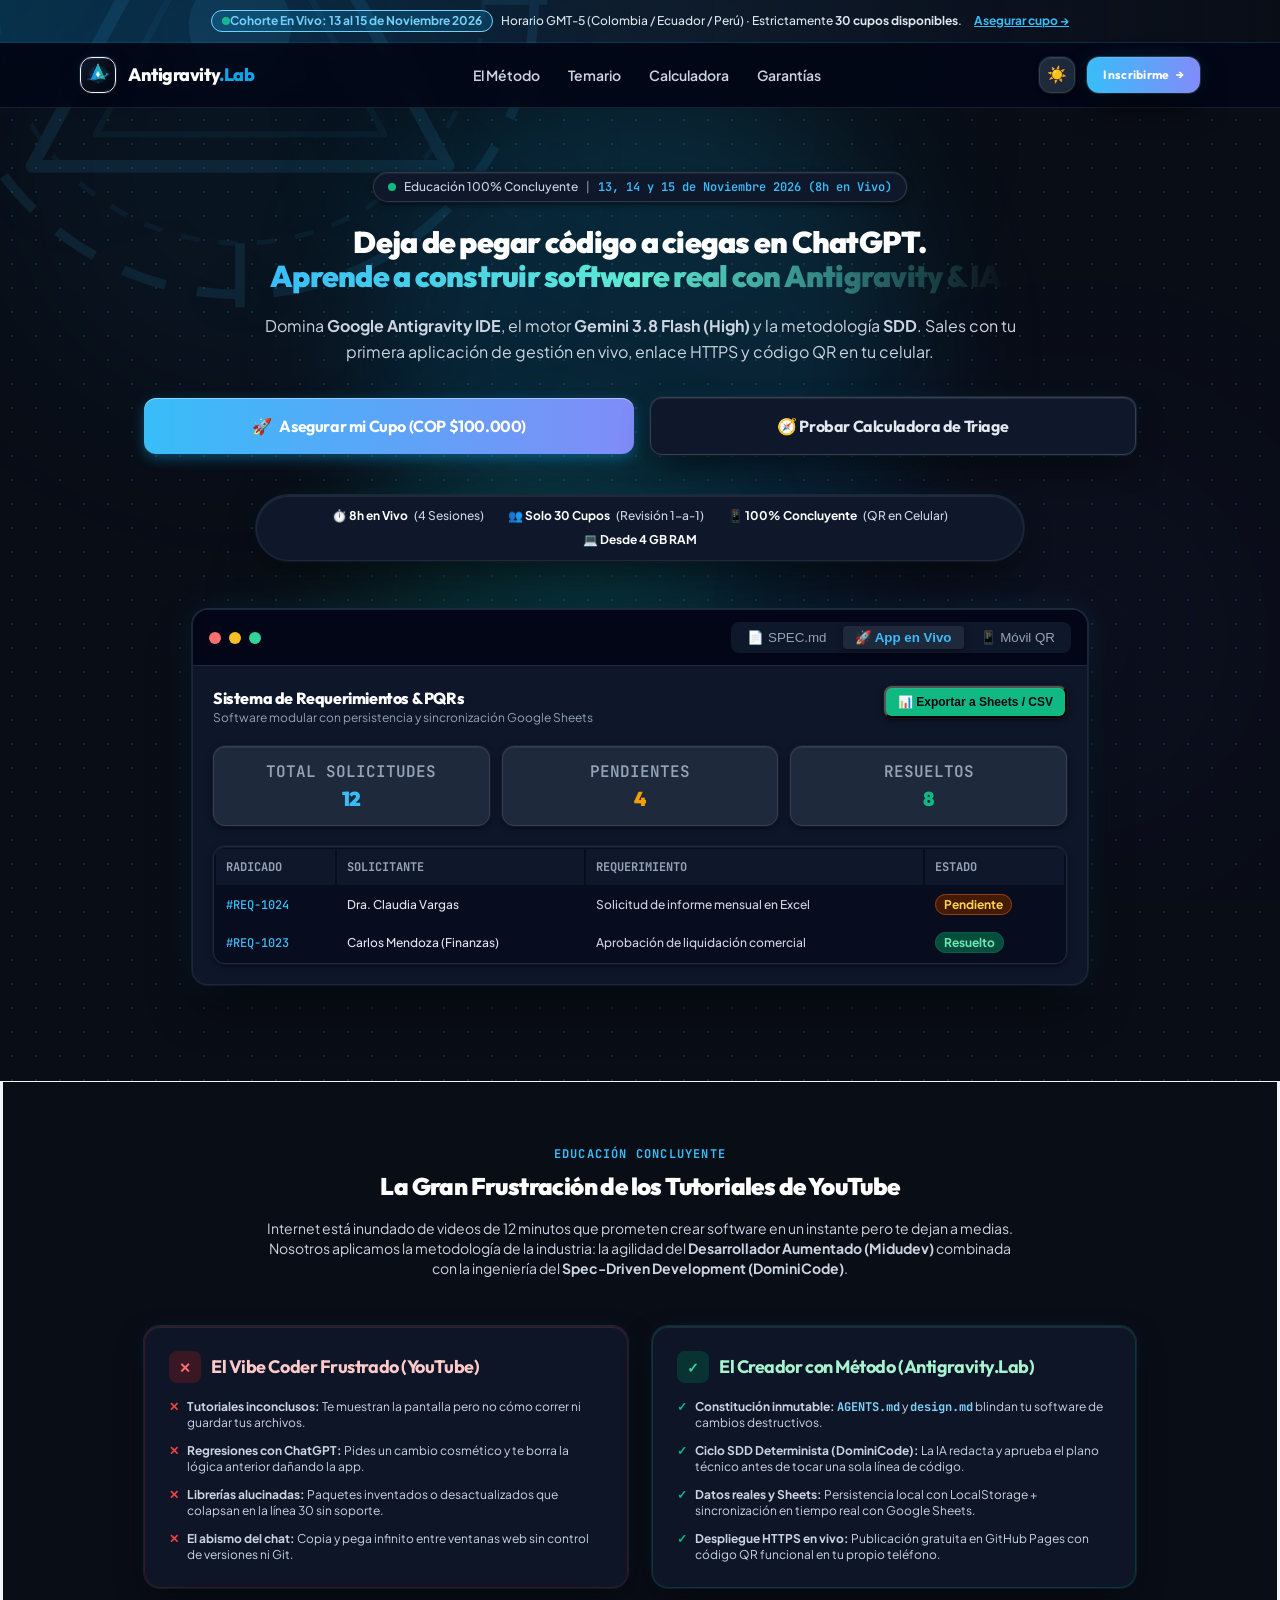
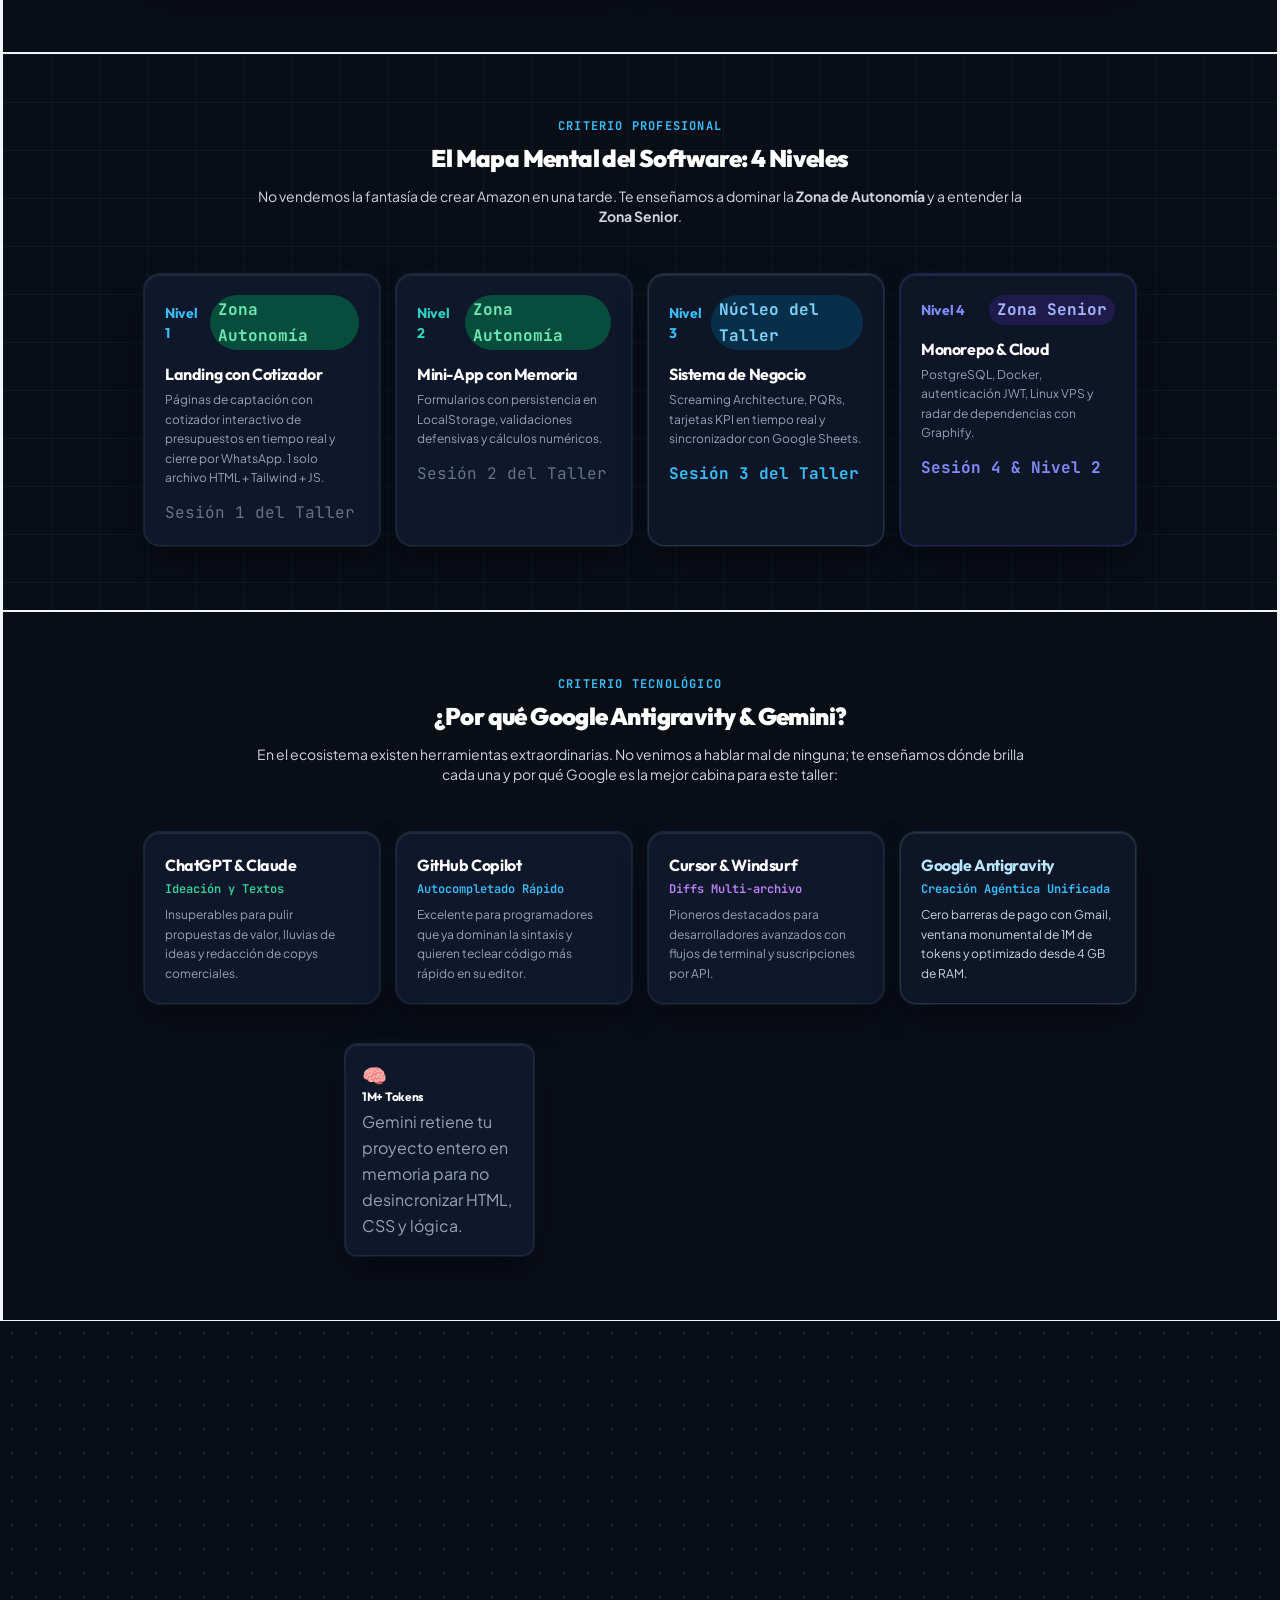
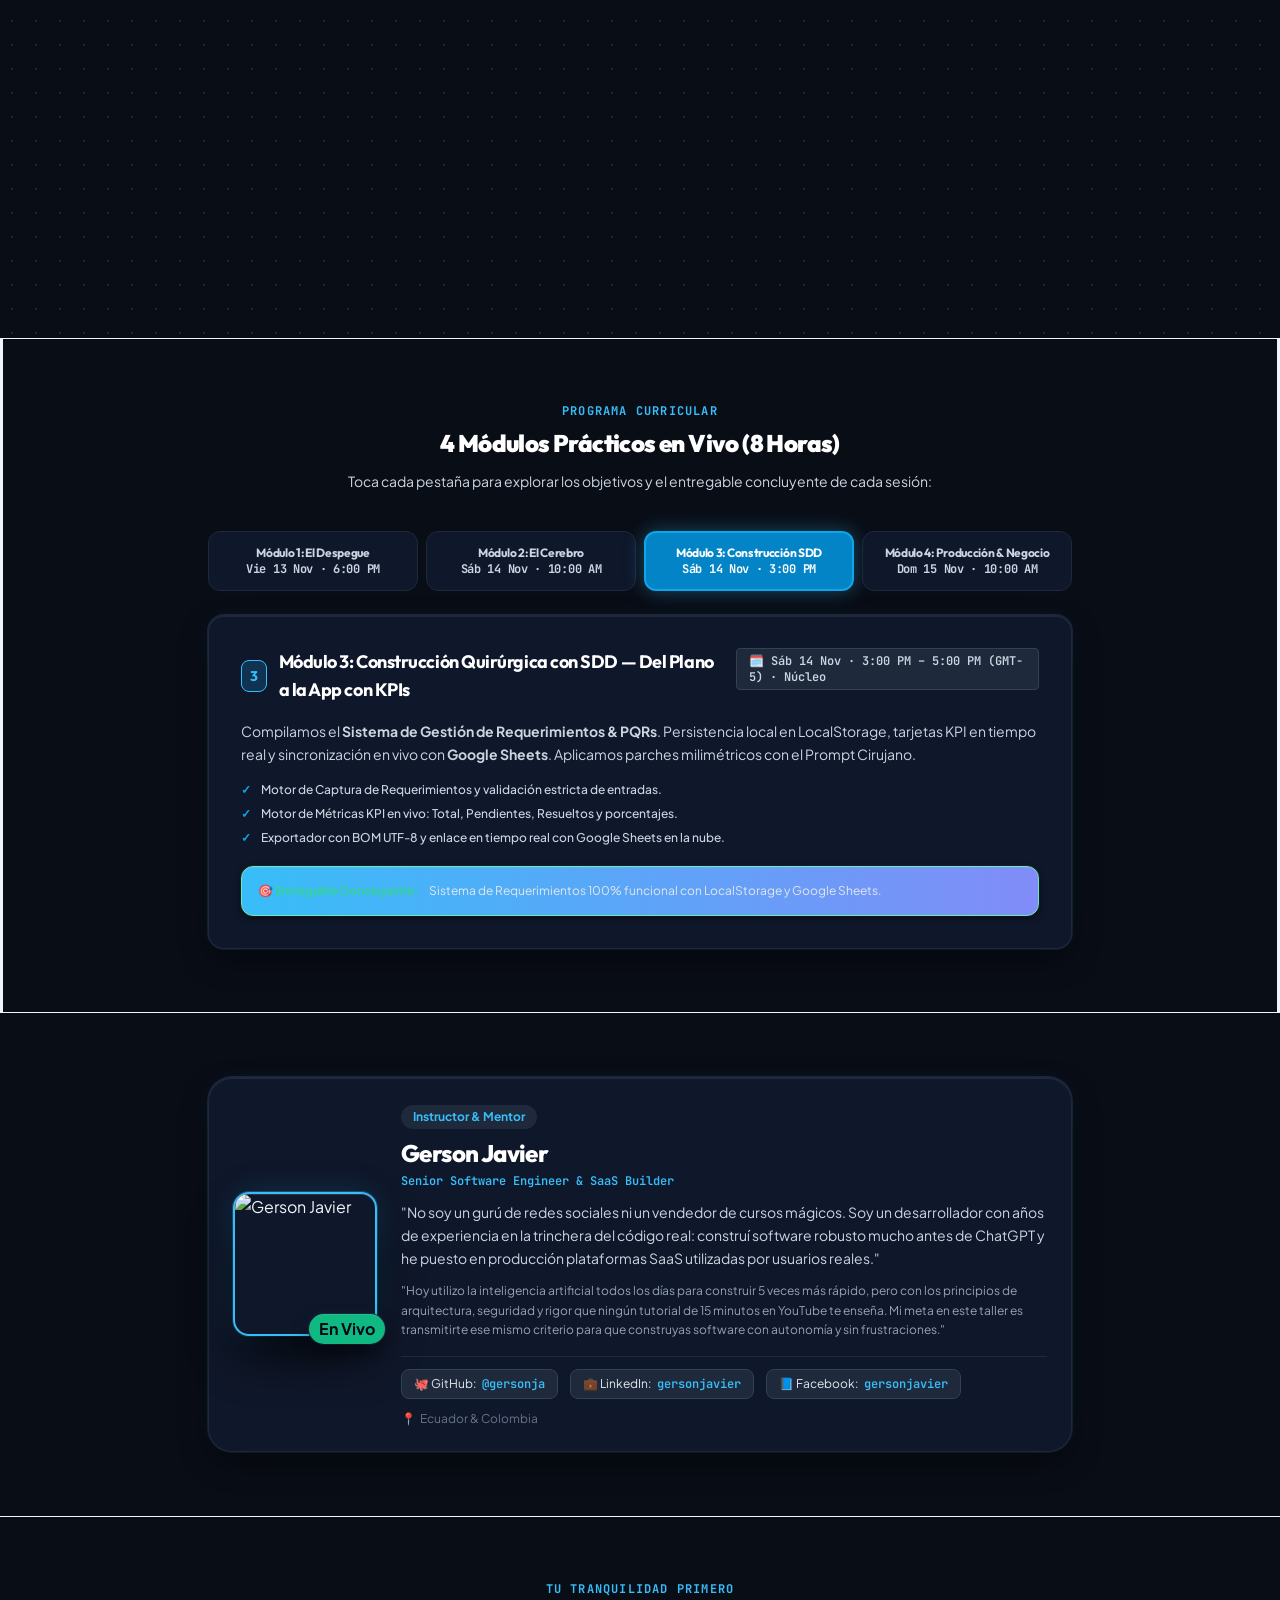
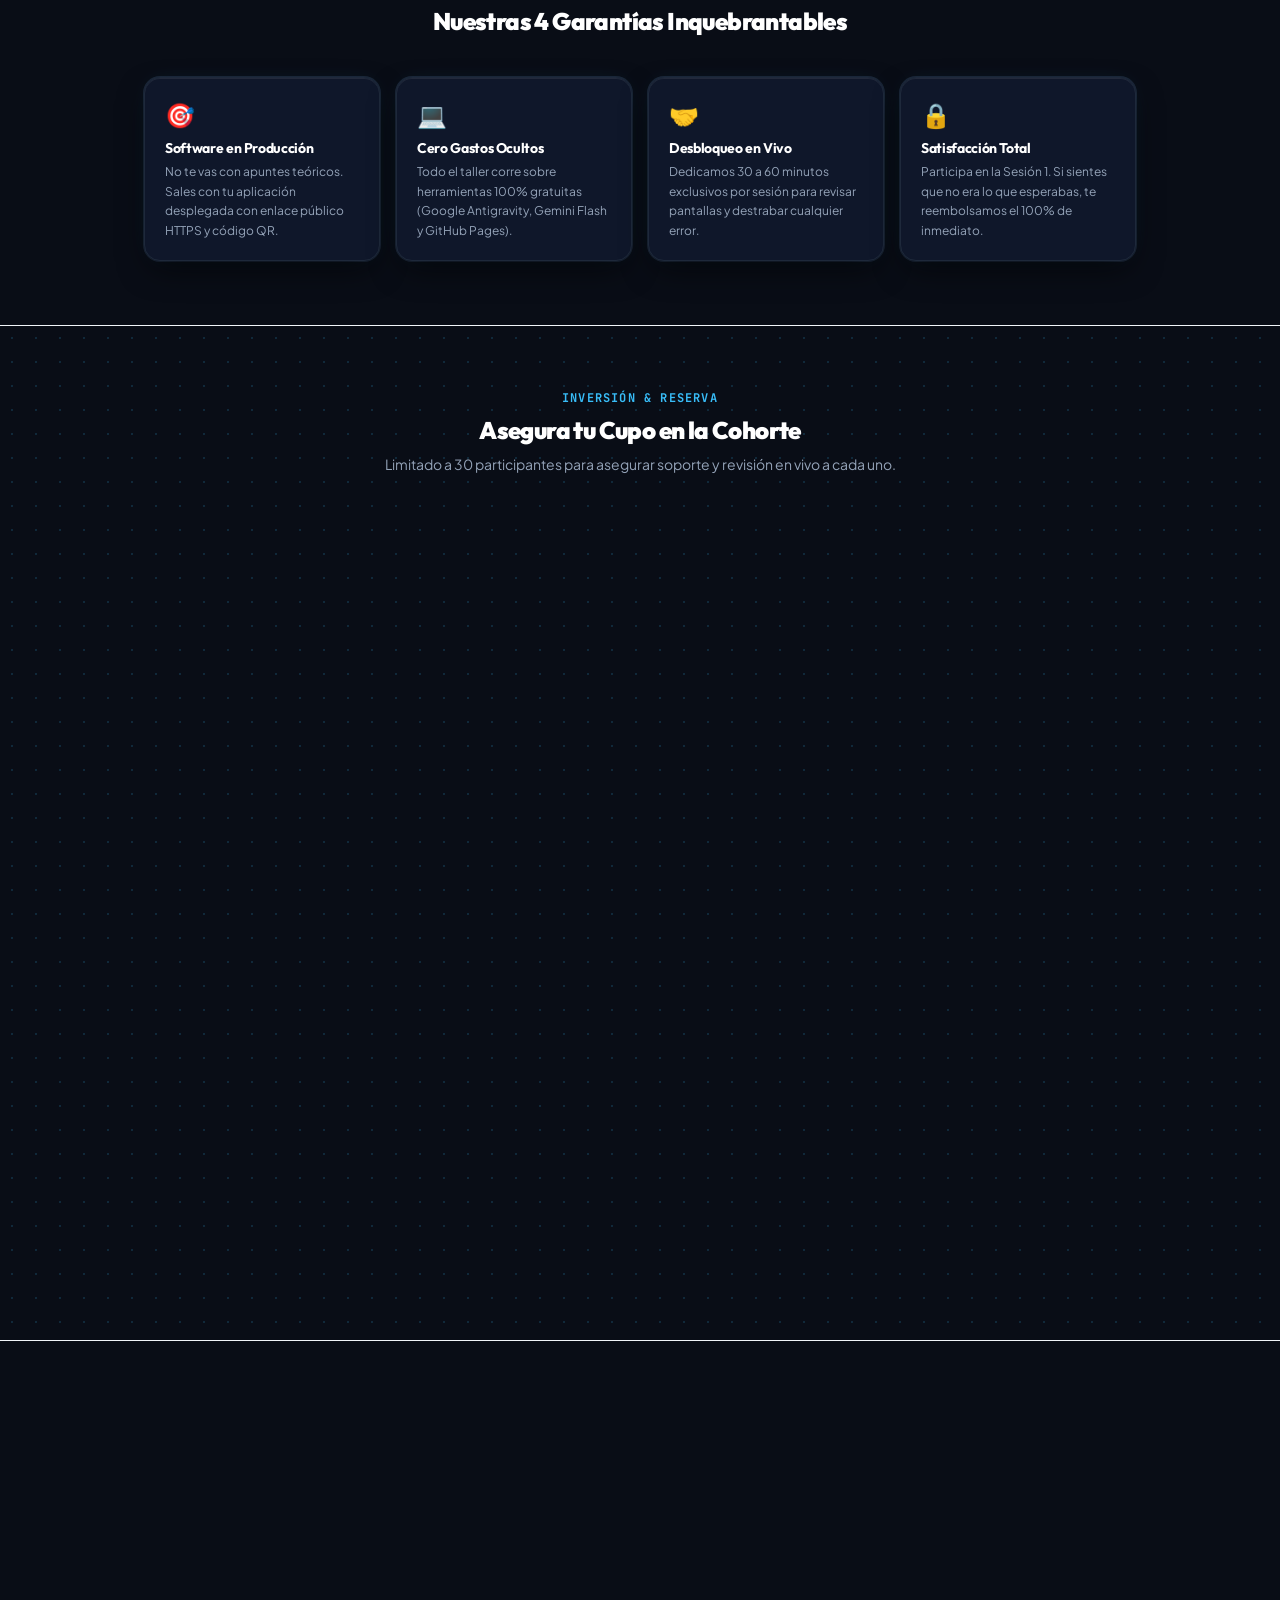
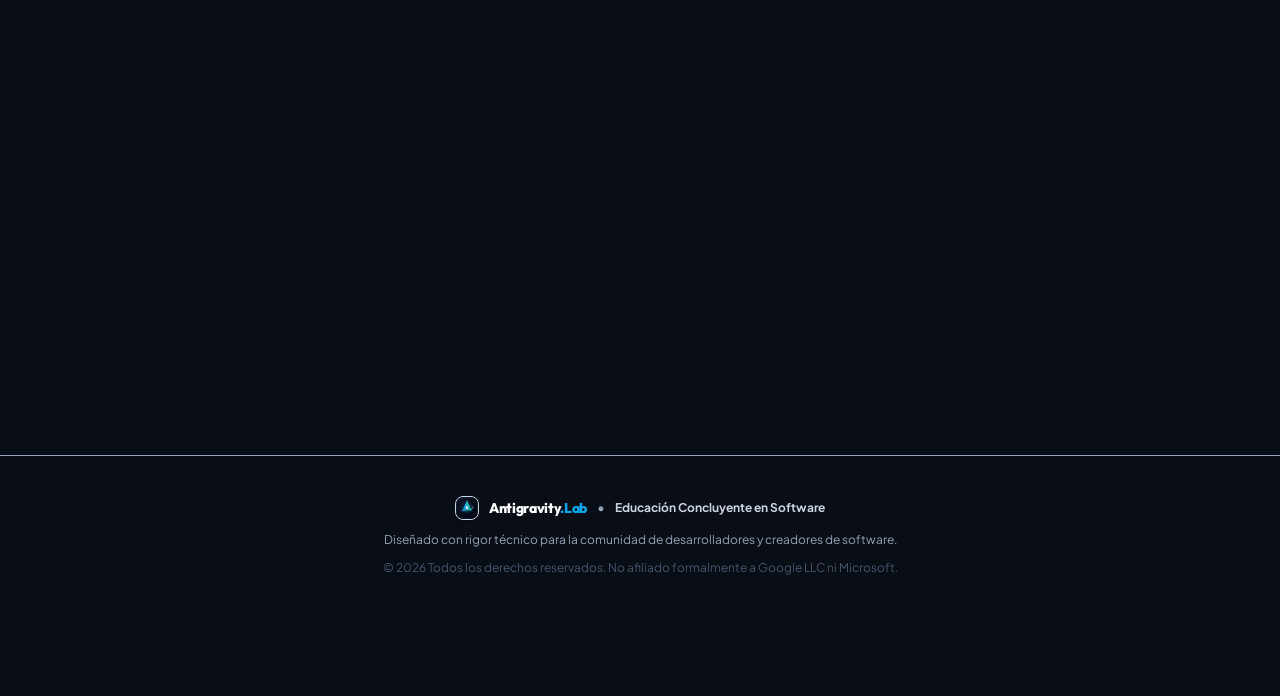
==== commit fdee37c6: "feat(responsive): logo ambiental proporcional a pantallas de celulares y tablets" ====
--- a/index.html
+++ b/index.html
@@ -1509,16 +1509,19 @@
         if (watermark) {
           const vh = window.innerHeight || 800;
           const vw = window.innerWidth || 1200;
-
-          // 1. Recorrido Vertical (Y): Mayor amplitud para mayor velocidad visual
-          const totalTravelY = Math.round(vh * 0.85 + 320);
+          const isMobile = vw <= 768;
+
+          // Calibramos la mitad real del logo según la pantalla para garantizar el 50% visible en el top
+          const logoHalf = watermark.offsetHeight ? Math.round(watermark.offsetHeight / 2) : (isMobile ? 140 : 320);
+
+          // 1. Recorrido Vertical (Y): Desde el top con 50% hasta cerca del footer
+          const totalTravelY = Math.round(vh * 0.82 + logoHalf);
           const yWm = progress * totalTravelY;
 
           // 2. Recorrido Horizontal (X) en Arco Senoidal (Izquierda -> Derecha/Centro -> Izquierda):
-          // En progress = 0: sin(0) = 0 -> Inicia en la esquina superior izquierda
-          // En progress = 0.5: sin(PI/2) = 1 -> Se desplaza hacia la derecha y al centro
-          // En progress = 1: sin(PI) = 0 -> Vuelve a ubicarse a la izquierda cerca del footer
-          const maxSwingX = vw > 768 ? Math.max(vw - 520, 360) : Math.max(vw * 0.45, 120);
+          // En móviles el swing es proporcional al ancho de pantalla (~38% del ancho)
+          // En escritorio cruza ampliamente hacia el centro-derecha
+          const maxSwingX = isMobile ? Math.round(vw * 0.38) : Math.max(vw - 520, 360);
           const xWm = Math.sin(progress * Math.PI) * maxSwingX;
 
           // 3. Rotación dinámica continua (140 grados)
--- a/styles.css
+++ b/styles.css
@@ -1172,6 +1172,22 @@
   filter: drop-shadow(0 20px 35px rgba(56, 189, 248, 0.4));
 }
 
+/* Escala proporcional del logo de fondo en celulares y tablets */
+@media (max-width: 768px) {
+  #watermark-logo {
+    width: clamp(260px, 68vw, 360px);
+    height: clamp(260px, 68vw, 360px);
+    top: calc(clamp(260px, 68vw, 360px) * -0.5);
+    left: -40px;
+    opacity: 0.14;
+    filter: drop-shadow(0 15px 25px rgba(14, 165, 233, 0.3));
+  }
+  .dark #watermark-logo {
+    opacity: 0.09;
+    filter: drop-shadow(0 15px 25px rgba(56, 189, 248, 0.35));
+  }
+}
+
 /* --------------------------------------------------------------------------
    SISTEMA DE ELEVACIÓN Y TARJETAS 3D FLOTANTES (MODERN LUXURY UI)
    -------------------------------------------------------------------------- */
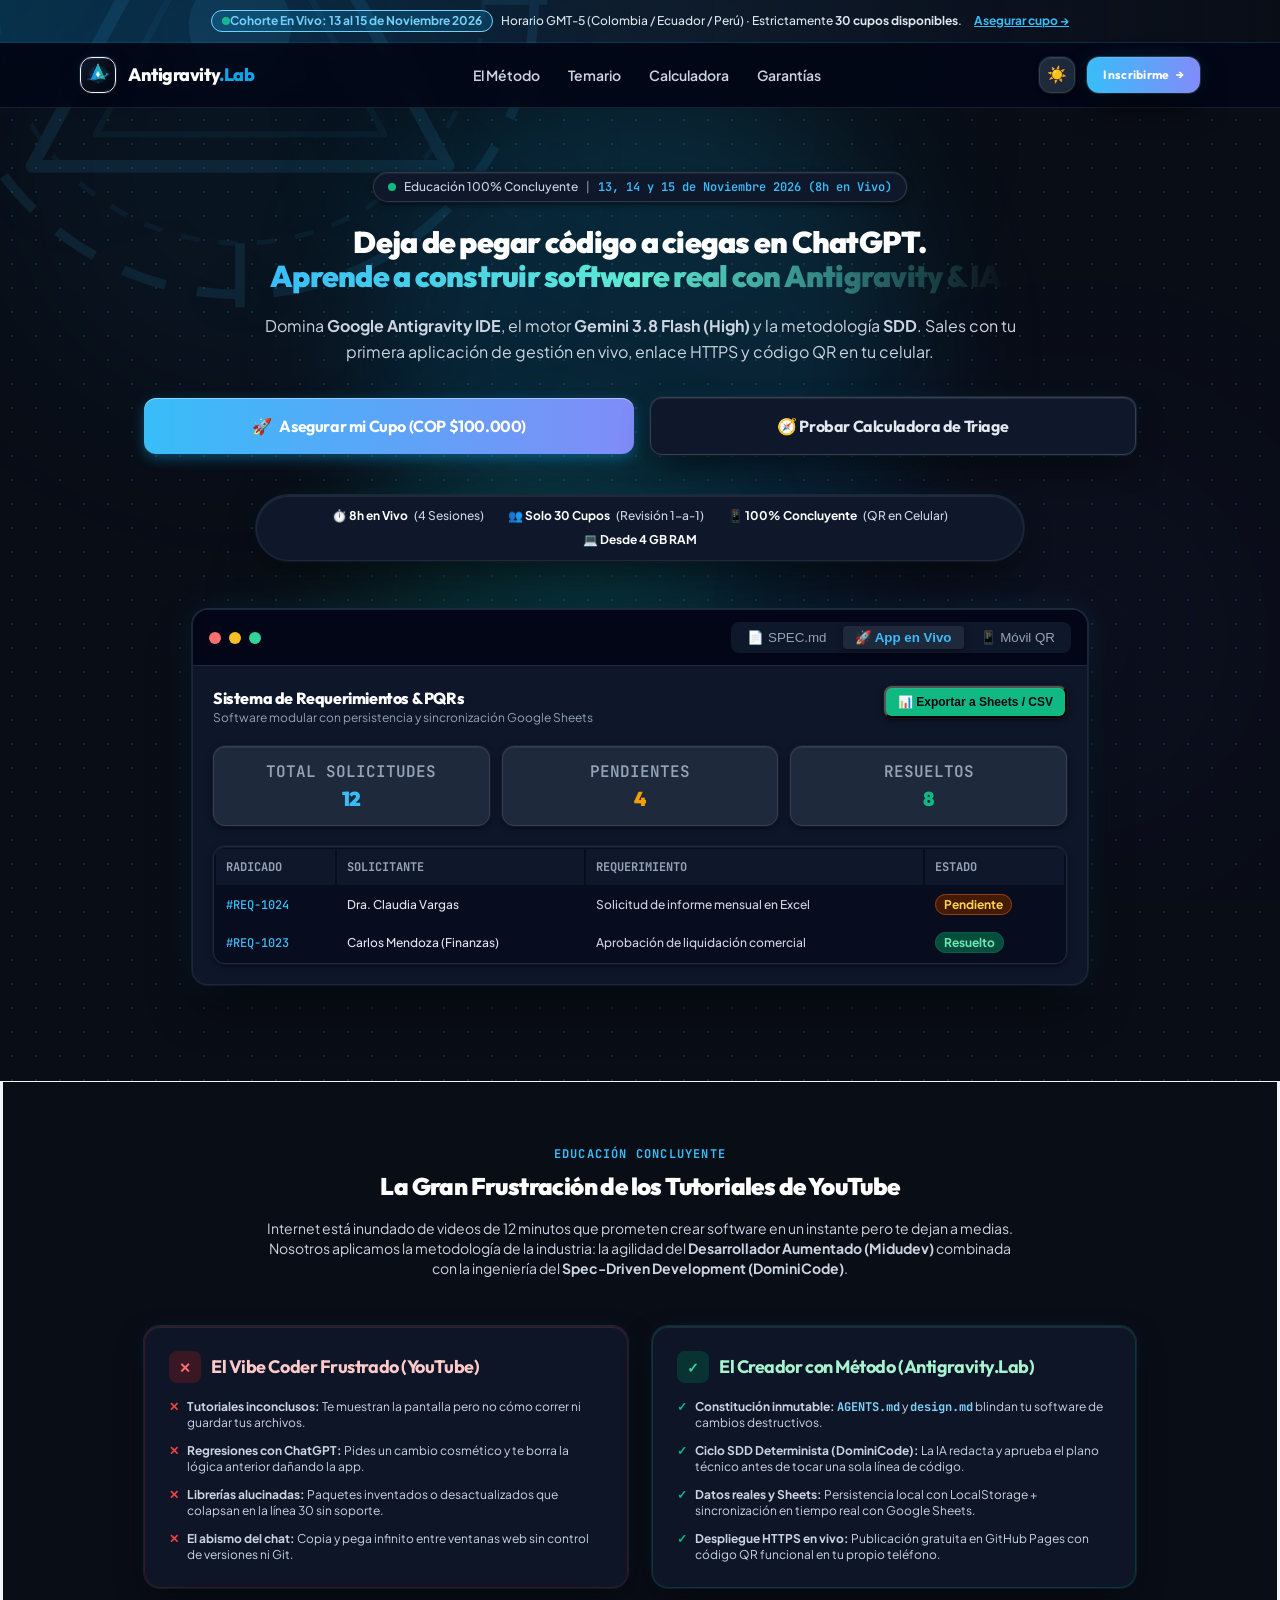
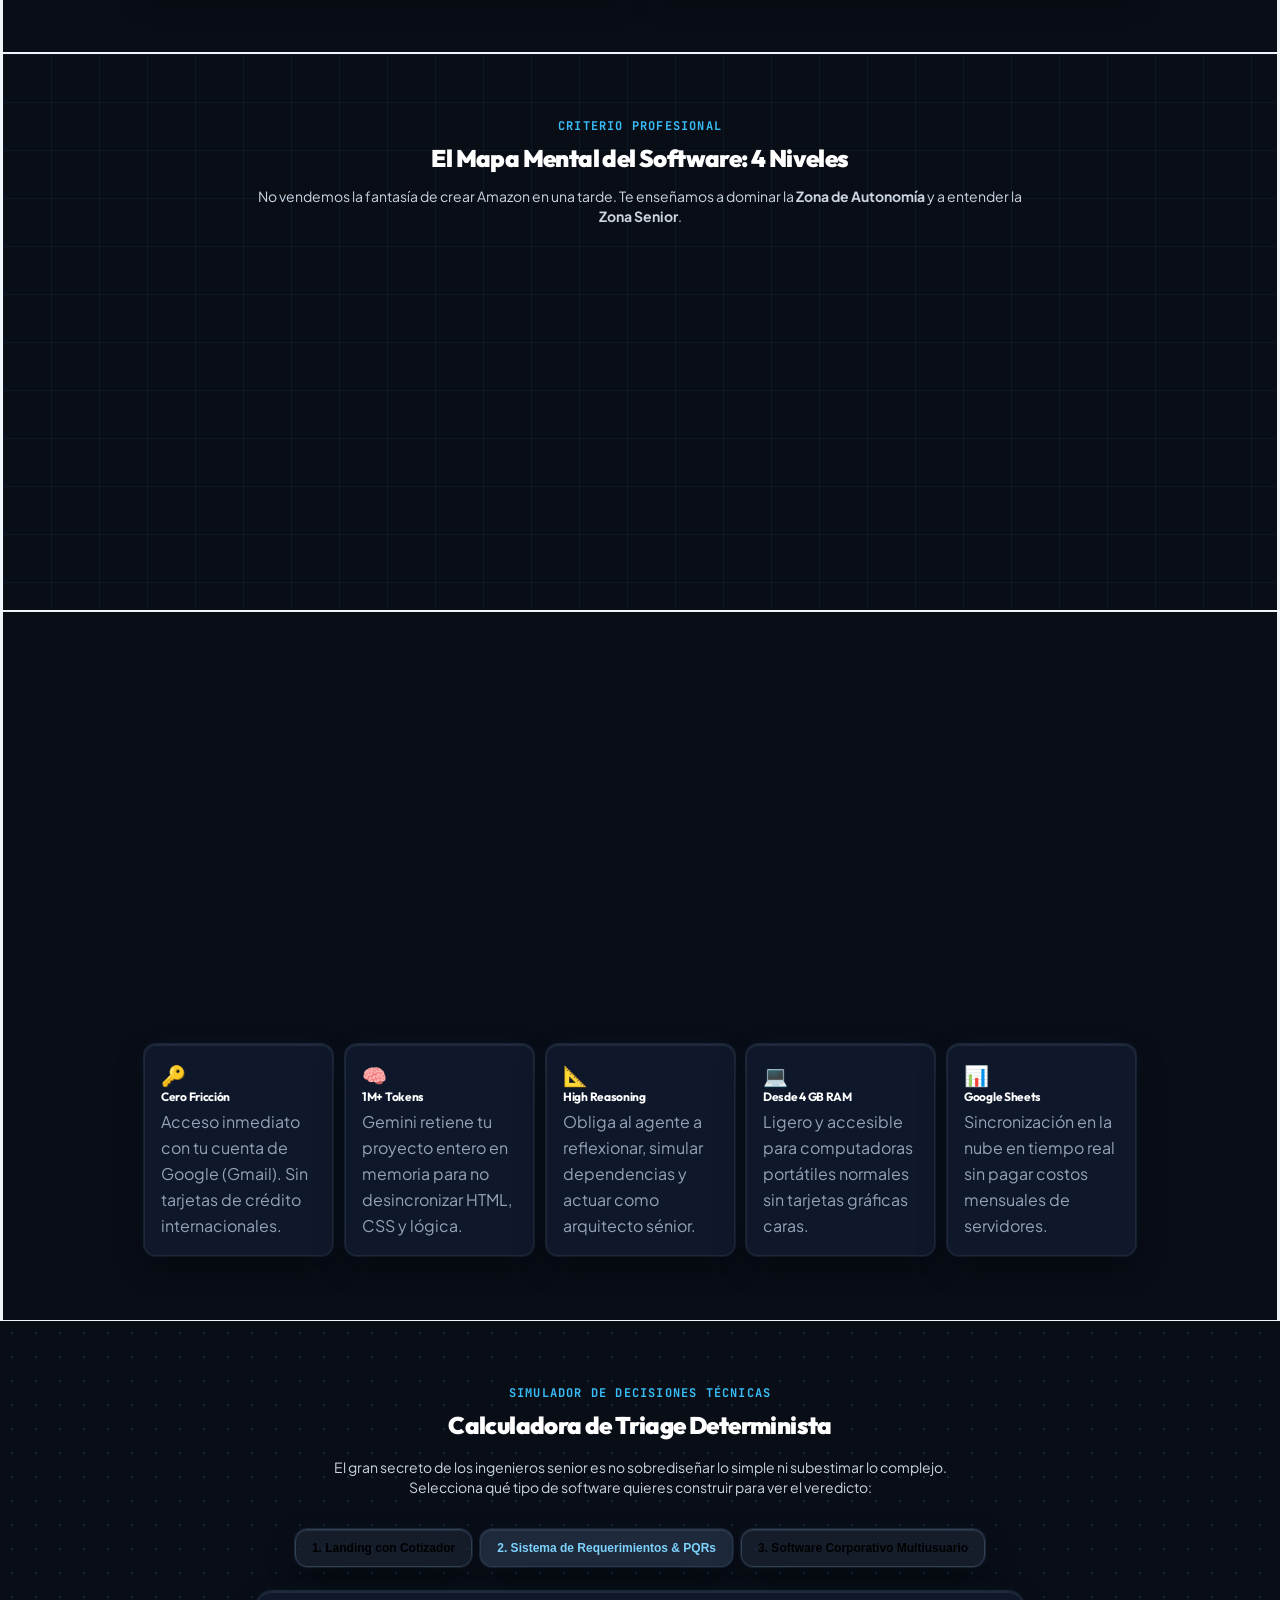
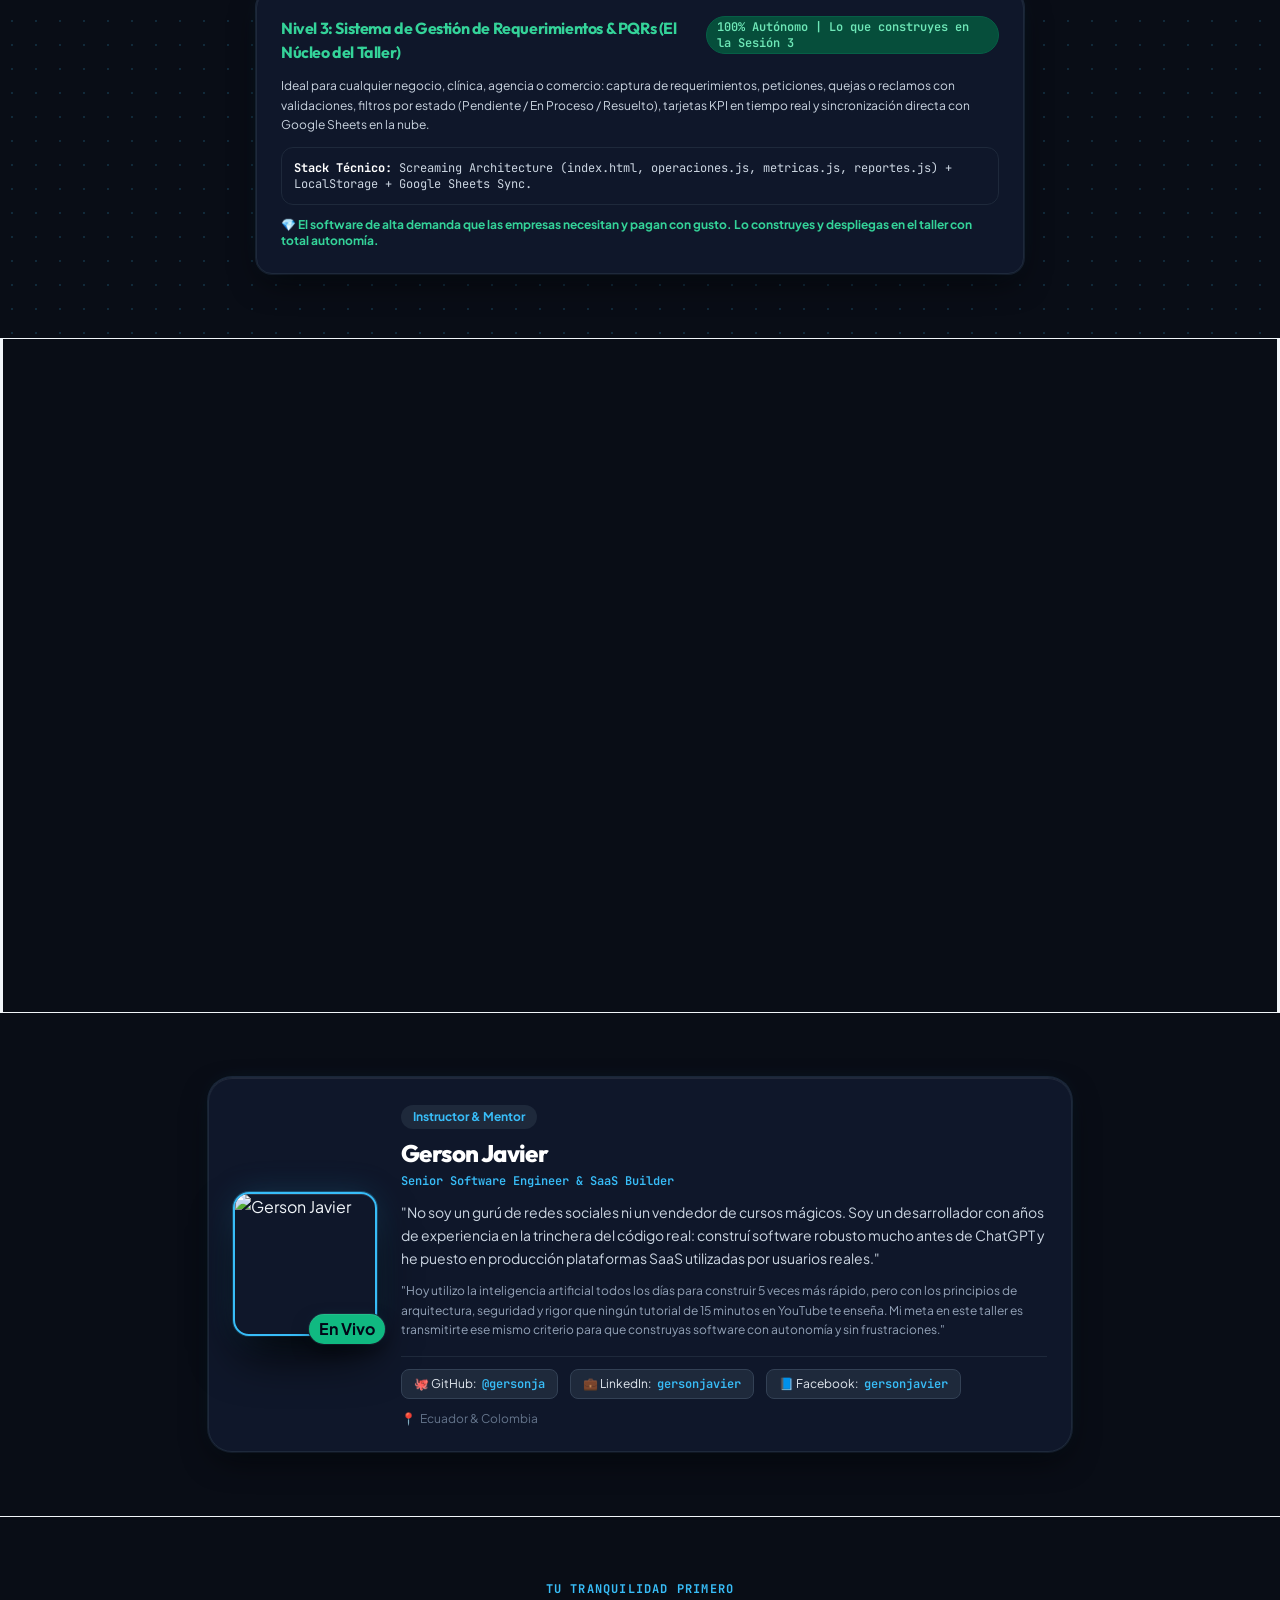
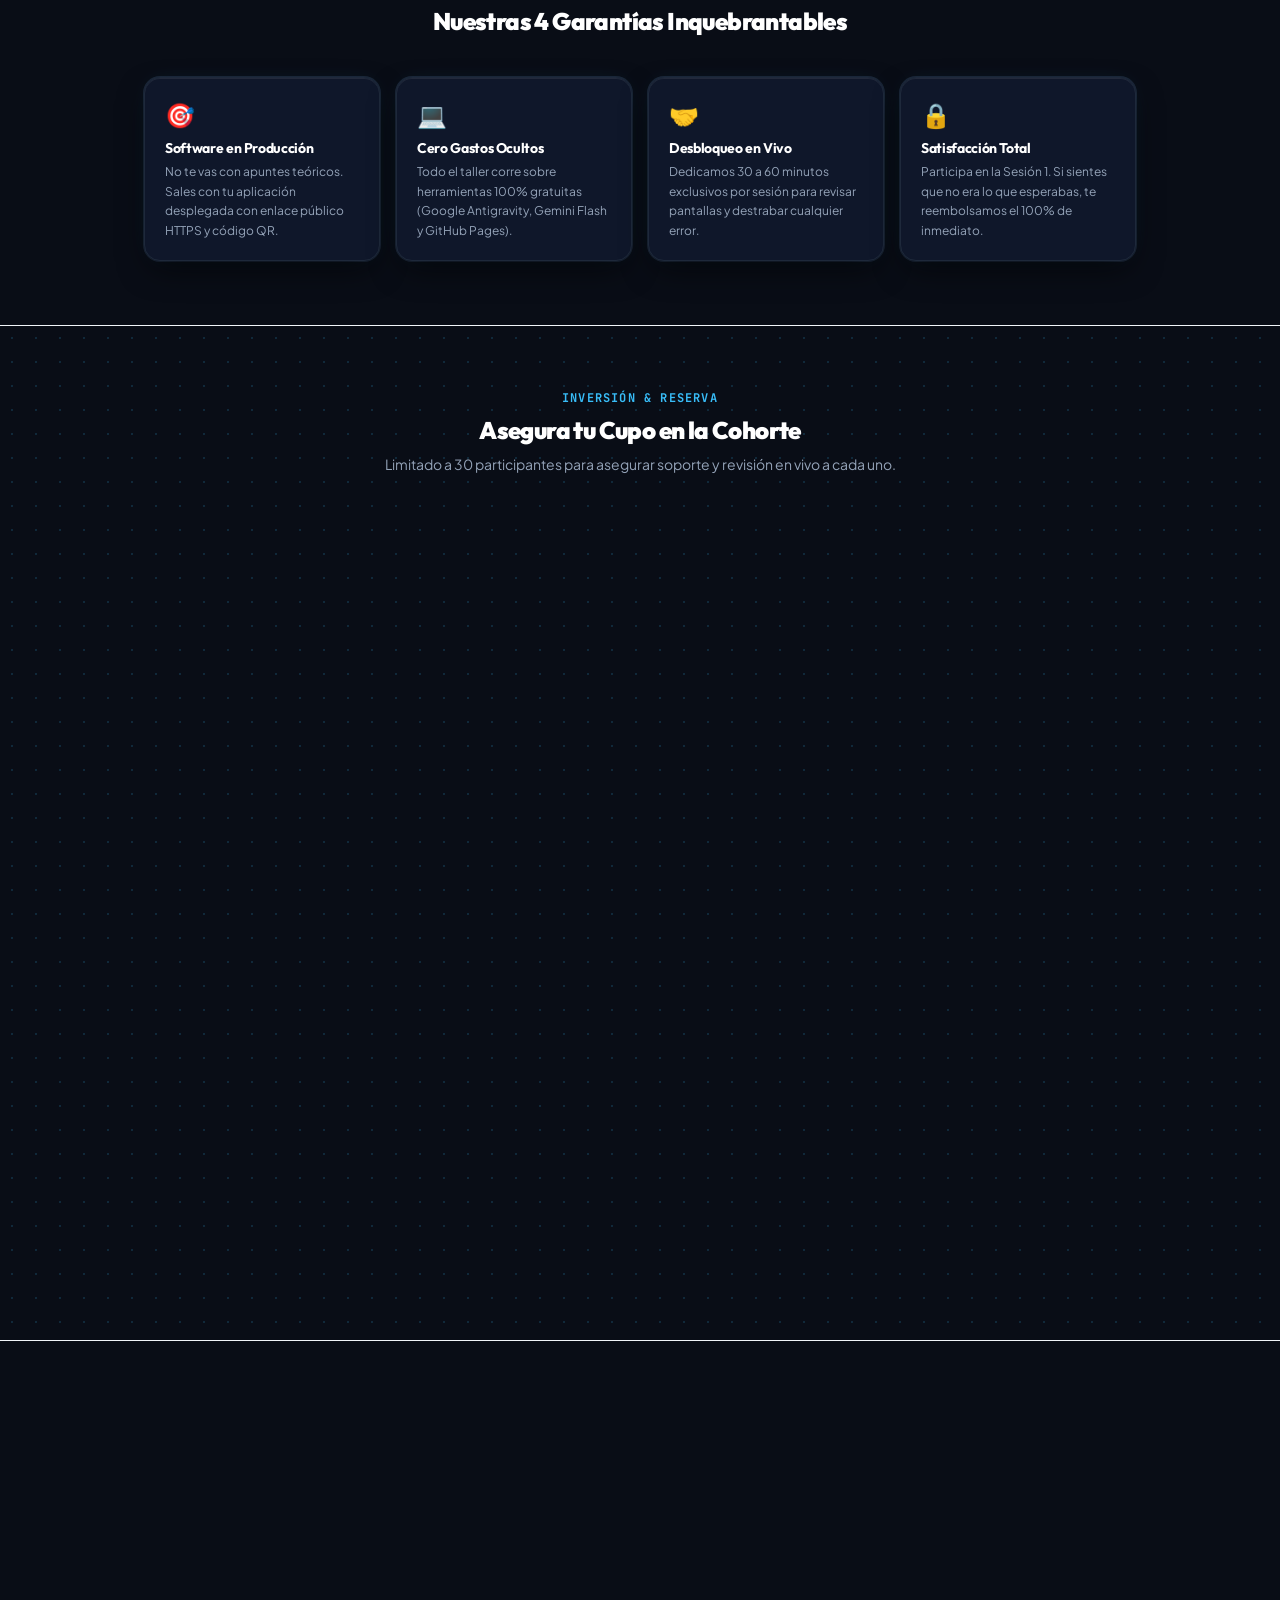
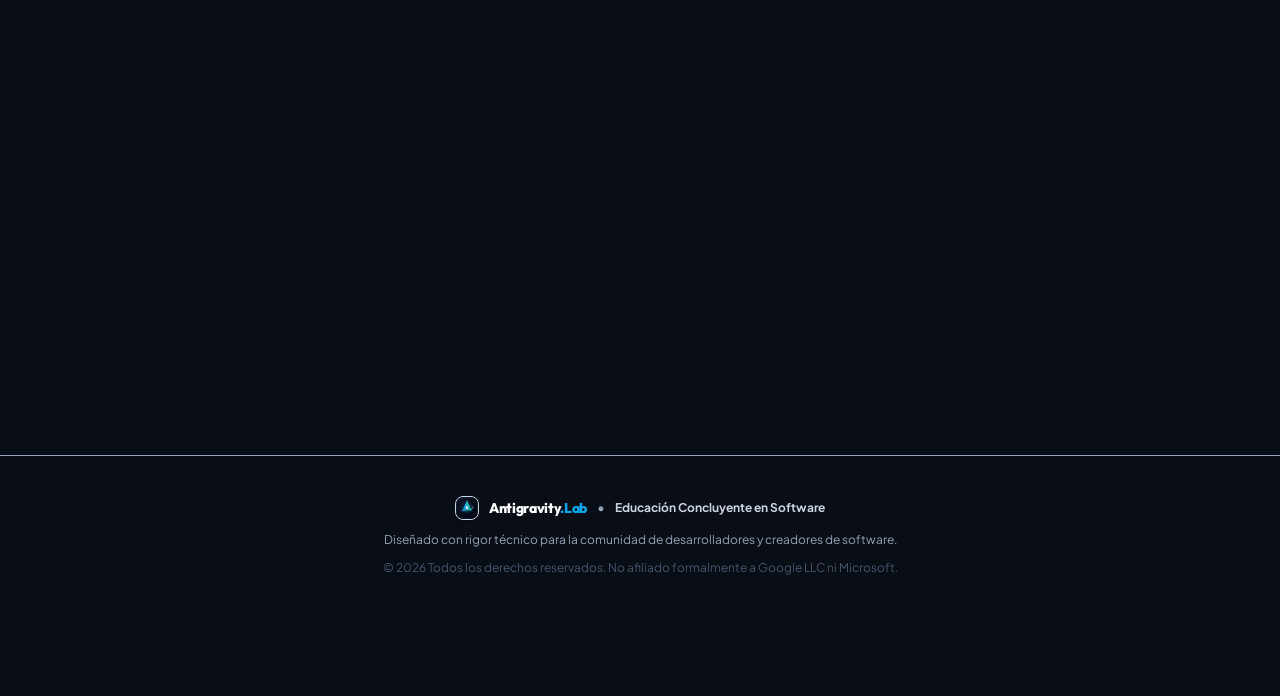
==== commit 60adddf3: "chore(precios): sincronizar base redondeada en USD 30, COP 100k y PEN 105" ====
--- a/index.html
+++ b/index.html
@@ -1200,13 +1200,13 @@
         code: "USD",
         countryName: "Ecuador",
         flag: "🇪🇨",
-        regular: "USD $40",
-        active: "USD $25",
-        savings: "Ahorras $15 USD",
-        headerCta: "(USD $25)",
-        heroCta: "Asegurar mi Cupo (USD $25)",
-        btnWhatsapp: "📲 Reservar mi Cupo por WhatsApp (USD $25)",
-        whatsappUrl: "https://wa.me/573245596884?text=Hola!%20Quiero%20asegurar%20mi%20cupo%20en%20el%20Taller%20Pr%C3%A1ctico%20de%20Antigravity%20por%20$25%20USD%20para%20la%20cohorte%20del%2013%20al%2015%20de%20Noviembre%20(Ecuador)",
+        regular: "USD $50",
+        active: "USD $30",
+        savings: "Ahorras $20 USD",
+        headerCta: "(USD $30)",
+        heroCta: "Asegurar mi Cupo (USD $30)",
+        btnWhatsapp: "📲 Reservar mi Cupo por WhatsApp (USD $30)",
+        whatsappUrl: "https://wa.me/573245596884?text=Hola!%20Quiero%20asegurar%20mi%20cupo%20en%20el%20Taller%20Pr%C3%A1ctico%20de%20Antigravity%20por%20$30%20USD%20para%20la%20cohorte%20del%2013%20al%2015%20de%20Noviembre%20(Ecuador)",
         methodsHtml: `
           <div class="flex flex-wrap items-center justify-center gap-2">
             <span>💳 Medios de pago Ecuador:</span>
@@ -1222,13 +1222,13 @@
         code: "PEN",
         countryName: "Perú",
         flag: "🇵🇪",
-        regular: "PEN S/ 160",
-        active: "PEN S/ 100",
+        regular: "PEN S/ 165",
+        active: "PEN S/ 105",
         savings: "Ahorras S/ 60 PEN",
-        headerCta: "(S/ 100 PEN)",
-        heroCta: "Asegurar mi Cupo (S/ 100 PEN)",
-        btnWhatsapp: "📲 Reservar mi Cupo por WhatsApp (S/ 100 PEN - Yape)",
-        whatsappUrl: "https://wa.me/573245596884?text=Hola!%20Quiero%20asegurar%20mi%20cupo%20en%20el%20Taller%20Pr%C3%A1ctico%20de%20Antigravity%20por%20S/%20100%20PEN%20para%20la%20cohorte%20del%2013%20al%2015%20de%20Noviembre%20(Per%C3%BA:%20Yape)",
+        headerCta: "(S/ 105 PEN)",
+        heroCta: "Asegurar mi Cupo (S/ 105 PEN)",
+        btnWhatsapp: "📲 Reservar mi Cupo por WhatsApp (S/ 105 PEN - Yape)",
+        whatsappUrl: "https://wa.me/573245596884?text=Hola!%20Quiero%20asegurar%20mi%20cupo%20en%20el%20Taller%20Pr%C3%A1ctico%20de%20Antigravity%20por%20S/%20105%20PEN%20para%20la%20cohorte%20del%2013%20al%2015%20de%20Noviembre%20(Per%C3%BA:%20Yape)",
         methodsHtml: `
           <div class="flex items-center justify-center gap-2">
             <span>💳 Medio de pago Perú:</span>
@@ -1243,13 +1243,13 @@
         code: "USD",
         countryName: "Internacional",
         flag: "🌎",
-        regular: "USD $40",
-        active: "USD $25",
-        savings: "Ahorras $15 USD",
-        headerCta: "(USD $25)",
-        heroCta: "Asegurar mi Cupo (USD $25)",
-        btnWhatsapp: "📲 Reservar mi Cupo por WhatsApp (USD $25 - PayPal)",
-        whatsappUrl: "https://wa.me/573245596884?text=Hola!%20Quiero%20asegurar%20mi%20cupo%20en%20el%20Taller%20Pr%C3%A1ctico%20de%20Antigravity%20por%20$25%20USD%20para%20la%20cohorte%20del%2013%20al%2015%20de%20Noviembre%20(Internacional:%20PayPal)",
+        regular: "USD $50",
+        active: "USD $30",
+        savings: "Ahorras $20 USD",
+        headerCta: "(USD $30)",
+        heroCta: "Asegurar mi Cupo (USD $30)",
+        btnWhatsapp: "📲 Reservar mi Cupo por WhatsApp (USD $30 - PayPal)",
+        whatsappUrl: "https://wa.me/573245596884?text=Hola!%20Quiero%20asegurar%20mi%20cupo%20en%20el%20Taller%20Pr%C3%A1ctico%20de%20Antigravity%20por%20$30%20USD%20para%20la%20cohorte%20del%2013%20al%2015%20de%20Noviembre%20(Internacional:%20PayPal)",
         methodsHtml: `
           <div class="flex items-center justify-center gap-2">
             <span>💳 Medio de pago Internacional:</span>
